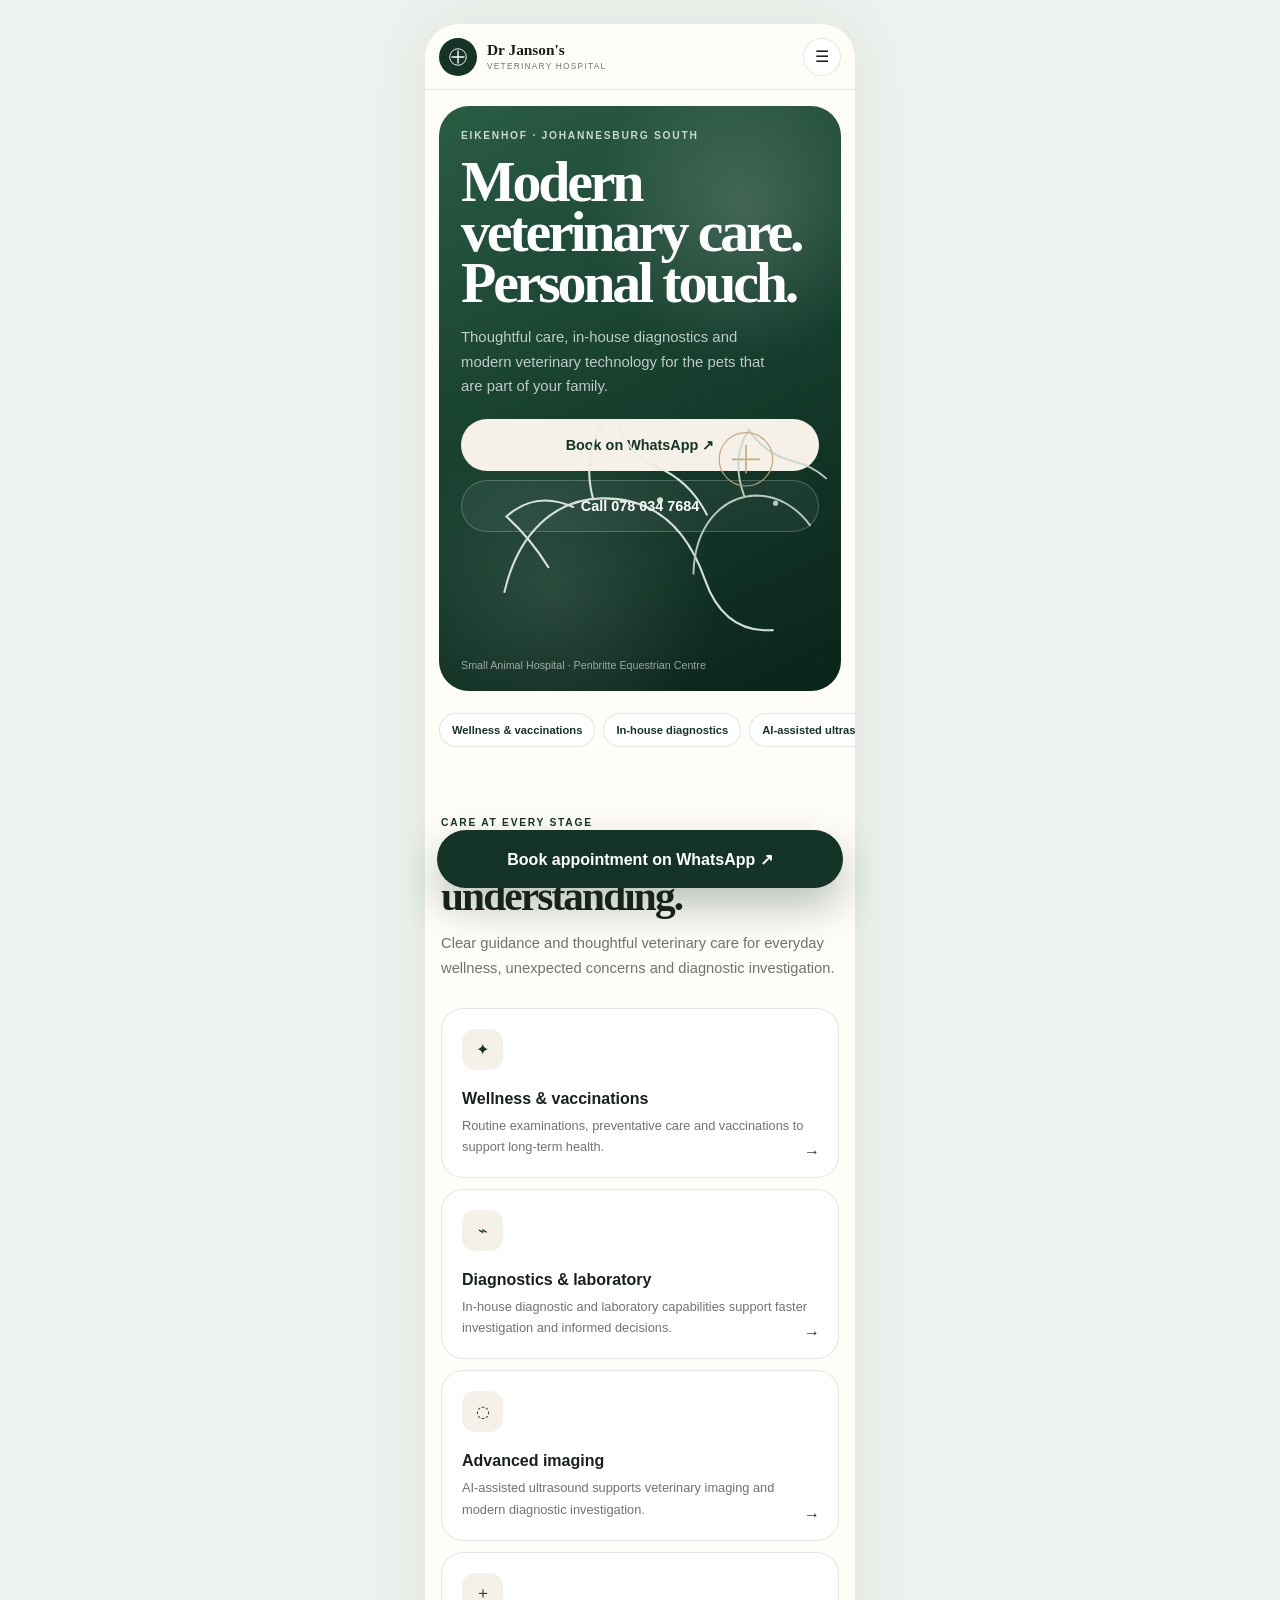
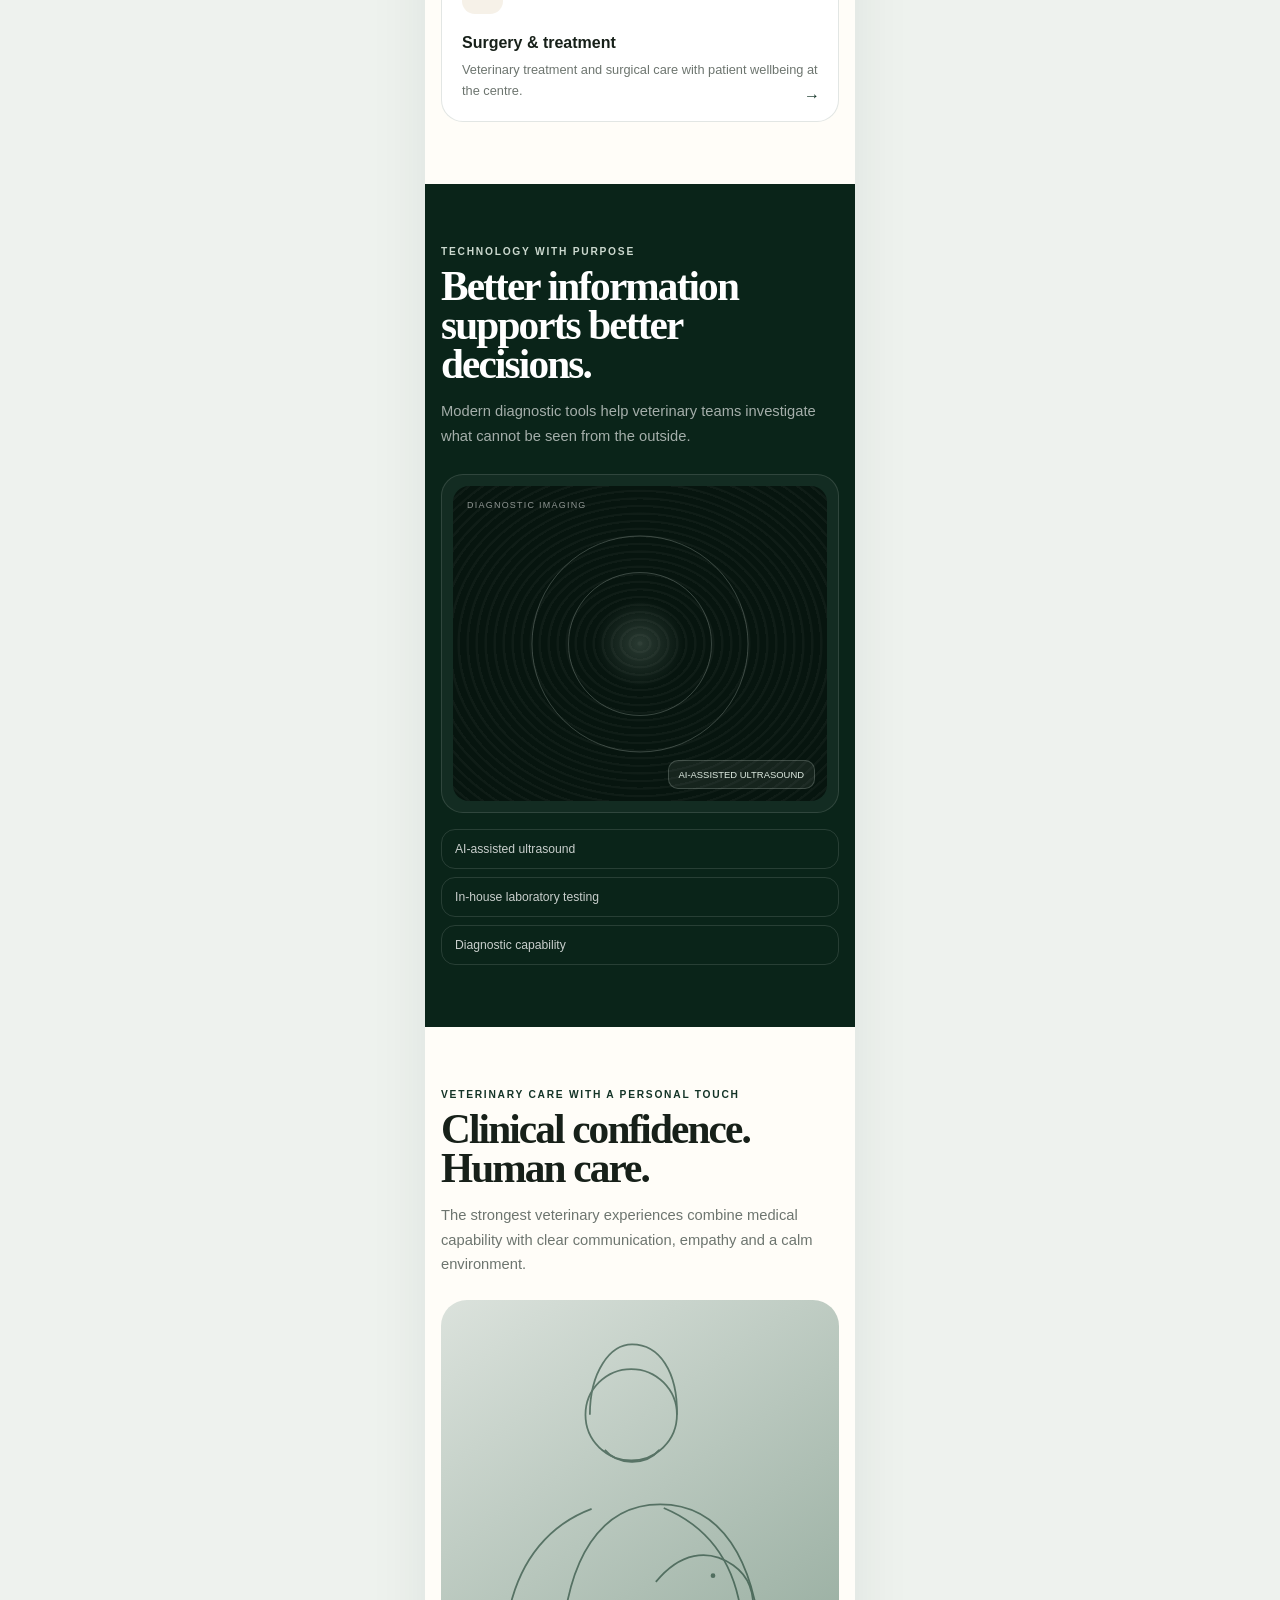
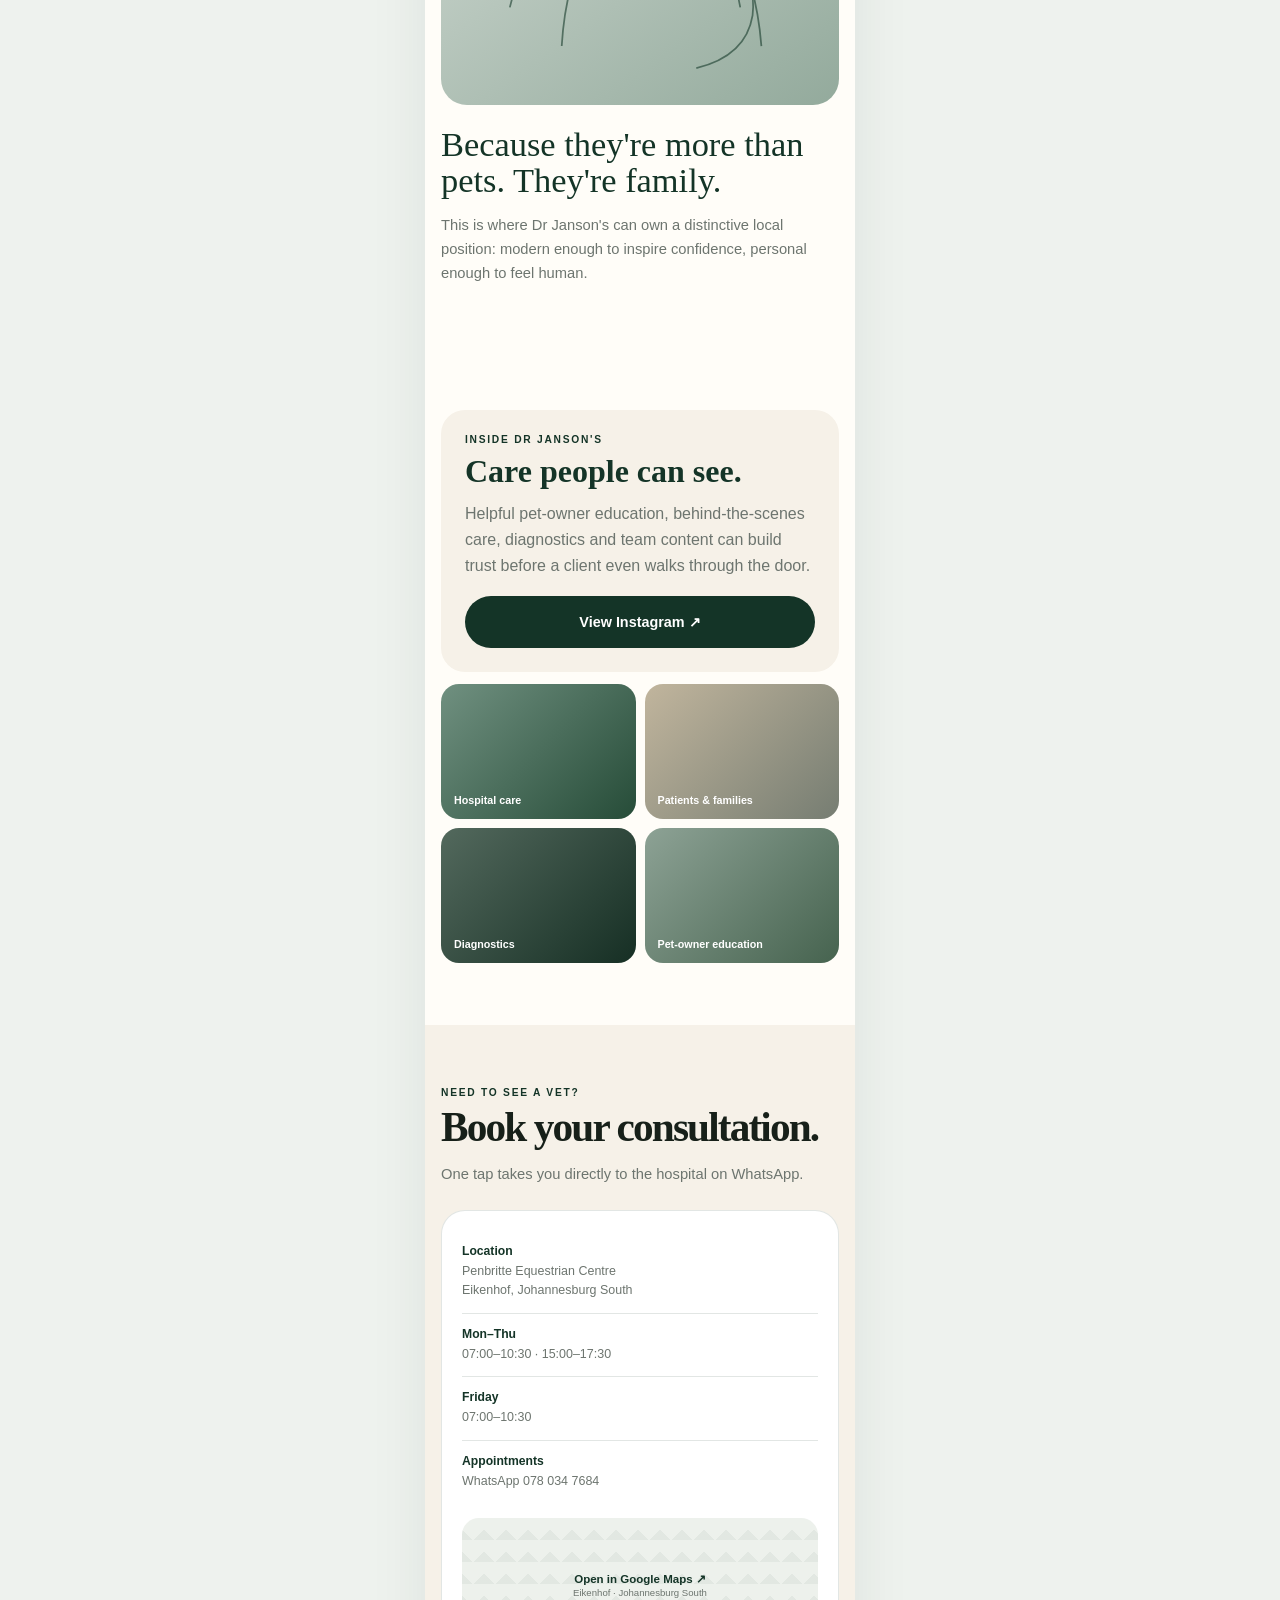
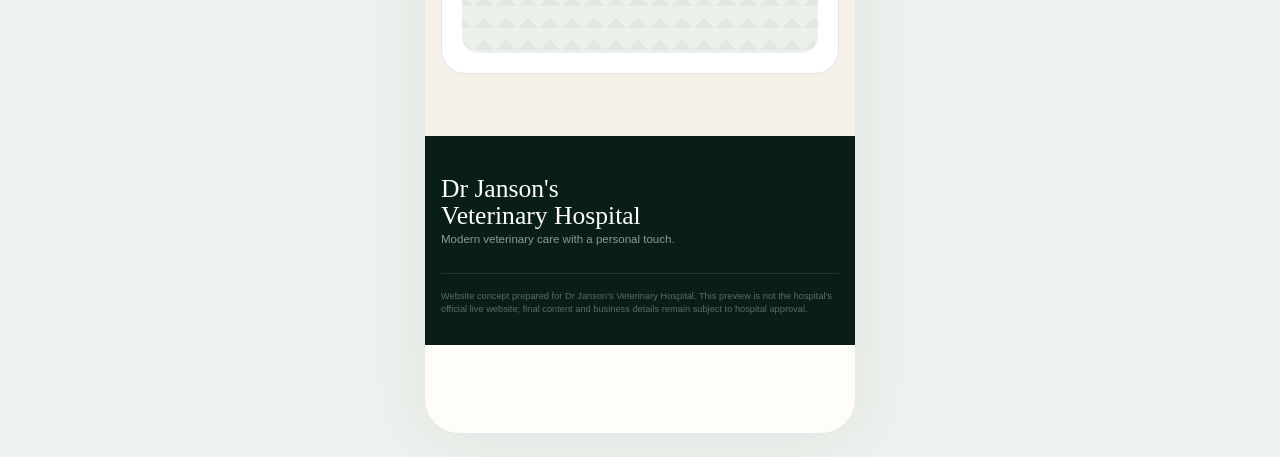
==== index.html @ 3d50f521 "Add Dr Janson's mobile website prototype" ====
<!doctype html>
<html lang="en">
<head>
<meta charset="utf-8">
<meta name="viewport" content="width=device-width, initial-scale=1, viewport-fit=cover">
<meta name="theme-color" content="#143427">
<title>Dr Janson's Veterinary Hospital — Mobile Preview</title>
<meta name="description" content="Mobile-first concept for Dr Janson's Veterinary Hospital.">
<style>
:root{--forest:#143427;--forest2:#0a2419;--sage:#cbd8ce;--cream:#f6f1e8;--paper:#fffdf8;--ink:#172019;--muted:#6d756f;--gold:#c3a773;--line:rgba(20,52,39,.12)}
*{box-sizing:border-box}html{scroll-behavior:smooth}body{margin:0;background:#eef2ee;color:var(--ink);font-family:Inter,-apple-system,BlinkMacSystemFont,"Segoe UI",sans-serif;-webkit-font-smoothing:antialiased}a{text-decoration:none;color:inherit}.phone{width:100%;max-width:430px;margin:0 auto;background:var(--paper);min-height:100vh;box-shadow:0 0 60px rgba(20,52,39,.08);overflow:hidden;padding-bottom:88px}.top{position:sticky;top:0;z-index:50;height:66px;padding:0 14px;display:flex;align-items:center;justify-content:space-between;background:rgba(255,253,248,.95);backdrop-filter:blur(16px);border-bottom:1px solid var(--line)}.brand{display:flex;gap:10px;align-items:center}.mark{width:38px;height:38px;border-radius:50%;display:grid;place-items:center;background:var(--forest);color:white}.brand strong{display:block;font-family:Georgia,serif;font-size:.96rem;line-height:1}.brand small{display:block;margin-top:4px;font-size:.52rem;letter-spacing:.15em;text-transform:uppercase;color:var(--muted)}.menu{width:38px;height:38px;border-radius:50%;border:1px solid var(--line);display:grid;place-items:center;background:white;font-size:1rem}.hero{padding:16px 14px 22px}.hero-card{min-height:585px;border-radius:30px;padding:24px 22px;position:relative;overflow:hidden;color:white;background:radial-gradient(circle at 76% 17%,rgba(255,255,255,.16),transparent 27%),radial-gradient(circle at 28% 82%,rgba(203,216,206,.14),transparent 30%),linear-gradient(155deg,#2a5c44,#143b2b 55%,#0a2419)}.eyebrow{font-size:.64rem;letter-spacing:.17em;text-transform:uppercase;font-weight:800;color:var(--sage)}h1,h2,h3,p{margin-top:0}h1,h2{font-family:Georgia,"Times New Roman",serif}h1{font-size:3.62rem;line-height:.87;letter-spacing:-.055em;margin:16px 0 17px}h2{font-size:2.58rem;line-height:.95;letter-spacing:-.045em;margin-bottom:15px}p{line-height:1.65;color:var(--muted)}.hero p{font-size:.93rem;color:rgba(255,255,255,.72);max-width:310px}.actions{display:grid;gap:9px;margin-top:20px}.btn{min-height:52px;border-radius:999px;display:flex;align-items:center;justify-content:center;padding:0 18px;font-weight:850;font-size:.9rem;border:1px solid transparent}.btn-cream{background:var(--cream);color:var(--forest)}.btn-ghost{border-color:rgba(255,255,255,.21);background:rgba(255,255,255,.05);color:white}.hero-art{position:absolute;left:9px;right:9px;bottom:58px;height:210px;opacity:.92}.hero-art svg{width:100%;height:100%}.hero-footer{position:absolute;left:22px;right:22px;bottom:20px;font-size:.67rem;color:rgba(255,255,255,.57)}.quick{display:flex;gap:8px;overflow-x:auto;padding:0 14px 8px;scrollbar-width:none}.quick::-webkit-scrollbar{display:none}.pill{flex:0 0 auto;border:1px solid var(--line);background:white;color:var(--forest);font-size:.7rem;font-weight:800;border-radius:999px;padding:10px 12px}section{padding:62px 16px}.kicker{font-size:.64rem;letter-spacing:.17em;text-transform:uppercase;font-weight:800;color:var(--forest);margin-bottom:10px}.lead{font-size:.92rem;margin-bottom:0}.cards{display:grid;gap:11px;margin-top:28px}.card{border:1px solid var(--line);background:white;border-radius:22px;padding:20px;min-height:168px;position:relative}.icon{width:41px;height:41px;border-radius:13px;background:var(--cream);display:grid;place-items:center;color:var(--forest);margin-bottom:20px}.card h3{font-size:1rem;margin-bottom:7px}.card p{font-size:.8rem;margin-bottom:0}.arrow{position:absolute;right:18px;bottom:16px;color:var(--forest);font-weight:900}.tech{background:var(--forest2);color:white}.tech .kicker{color:var(--sage)}.tech .lead{color:rgba(255,255,255,.63)}.scan-wrap{margin-top:26px;border:1px solid rgba(255,255,255,.12);border-radius:22px;padding:11px;background:rgba(255,255,255,.04)}.scan{height:315px;border-radius:16px;position:relative;overflow:hidden;background:radial-gradient(circle at 50% 50%,rgba(199,226,208,.18),transparent 18%),repeating-radial-gradient(ellipse at 50% 50%,rgba(255,255,255,.035) 0 2px,transparent 3px 9px),#07150f}.scan:before,.scan:after{content:"";position:absolute;left:50%;top:50%;transform:translate(-50%,-50%);border:1px solid rgba(203,216,206,.25);border-radius:50%}.scan:before{width:215px;height:215px}.scan:after{width:142px;height:142px}.scan-label{position:absolute;left:14px;top:14px;font-size:.56rem;letter-spacing:.14em;color:rgba(255,255,255,.55)}.scan-chip{position:absolute;right:12px;bottom:12px;font-size:.59rem;padding:8px 10px;border-radius:10px;border:1px solid rgba(203,216,206,.23);background:rgba(203,216,206,.08);color:#deebe1}.tech-list{display:grid;gap:8px;margin-top:16px}.tech-list div{border:1px solid rgba(255,255,255,.12);border-radius:14px;padding:12px 13px;font-size:.76rem;color:rgba(255,255,255,.78)}.human-visual{min-height:405px;border-radius:26px;margin-top:24px;position:relative;overflow:hidden;background:linear-gradient(145deg,#dbe2dc,#93aa9c)}.human-visual svg{position:absolute;inset:18px 14px 0;width:calc(100% - 28px);height:calc(100% - 18px);opacity:.6}.quote{font-family:Georgia,serif;font-size:2.15rem;line-height:1.04;color:var(--forest);margin:22px 0 14px}.social-box{background:var(--cream);border-radius:24px;padding:24px}.social-box h3{font-family:Georgia,serif;font-size:2rem;line-height:1.06;color:var(--forest);margin-bottom:12px}.grid4{display:grid;grid-template-columns:1fr 1fr;gap:9px;margin-top:12px}.tile{min-height:135px;border-radius:18px;padding:13px;display:flex;align-items:flex-end;color:white;font-size:.67rem;font-weight:850}.g1{background:linear-gradient(135deg,#709080,#264c38)}.g2{background:linear-gradient(135deg,#c1b59d,#767d72)}.g3{background:linear-gradient(135deg,#53695d,#162f24)}.g4{background:linear-gradient(135deg,#8da295,#46634f)}.book{background:var(--cream)}.contact{background:white;border:1px solid var(--line);border-radius:24px;padding:20px;margin-top:24px}.row{padding:13px 0;border-bottom:1px solid var(--line)}.row:last-of-type{border-bottom:0}.row strong{display:block;font-size:.76rem;color:var(--forest)}.row span{display:block;margin-top:4px;color:var(--muted);font-size:.78rem;line-height:1.5}.map{min-height:135px;margin-top:14px;border-radius:17px;display:grid;place-items:center;text-align:center;background:linear-gradient(45deg,rgba(20,52,39,.05) 25%,transparent 25%) 0 0/22px 22px,linear-gradient(-45deg,rgba(20,52,39,.05) 25%,transparent 25%) 0 0/22px 22px,#edf1ec;color:var(--forest);font-size:.72rem;font-weight:850}footer{background:#091e16;color:white;padding:40px 16px 28px}.footer-name{font-family:Georgia,serif;font-size:1.6rem;line-height:1.05}footer p{color:rgba(255,255,255,.55);font-size:.72rem}.note{margin-top:24px;padding-top:16px;border-top:1px solid rgba(255,255,255,.1);font-size:.58rem;color:rgba(255,255,255,.34);line-height:1.5}.sticky{position:fixed;left:50%;transform:translateX(-50%);bottom:max(12px,env(safe-area-inset-bottom));z-index:100;width:calc(100% - 24px);max-width:406px;min-height:58px;display:flex;align-items:center;justify-content:center;background:var(--forest);color:white;border-radius:999px;font-weight:900;box-shadow:0 18px 42px rgba(20,52,39,.3)}.reveal{opacity:0;transform:translateY(16px);transition:.55s ease}.reveal.show{opacity:1;transform:none}@media(min-width:431px){body{padding:24px 0}.phone{border-radius:34px;min-height:calc(100vh - 48px)}}
</style>
</head>
<body>
<div class="phone">
<header class="top"><a class="brand" href="#top"><span class="mark"><svg width="22" height="22" viewBox="0 0 24 24" fill="none"><circle cx="12" cy="12" r="9" stroke="currentColor"/><path d="M12 5v14M5 12h14" stroke="currentColor" stroke-width="1.5"/></svg></span><span><strong>Dr Janson's</strong><small>Veterinary Hospital</small></span></a><a class="menu" href="#services">☰</a></header>
<main id="top">
<div class="hero"><div class="hero-card reveal"><div class="eyebrow">Eikenhof · Johannesburg South</div><h1>Modern veterinary care.<br>Personal touch.</h1><p>Thoughtful care, in-house diagnostics and modern veterinary technology for the pets that are part of your family.</p><div class="actions"><a class="btn btn-cream" target="_blank" href="https://wa.me/27780347684?text=Hi%20Dr%20Janson%27s%20Veterinary%20Hospital.%20I%27d%20like%20to%20book%20an%20appointment%20for%20my%20pet.">Book on WhatsApp ↗</a><a class="btn btn-ghost" href="tel:+27780347684">Call 078 034 7684</a></div><div class="hero-art"><svg viewBox="0 0 390 220" fill="none" aria-hidden="true"><path d="M53 177c14-61 52-97 102-98 52-1 88 28 108 85 14 40 40 55 71 53" stroke="#E5EEE7" stroke-width="2.2" stroke-linecap="round"/><path d="M146 80c-10-37-2-72 23-94 4 29 18 49 44 60 23 10 40 26 52 50" stroke="#E5EEE7" stroke-width="2.2" stroke-linecap="round"/><path d="M125 88c-27-12-50-8-70 10 17 15 32 34 44 53" stroke="#E5EEE7" stroke-width="2.2" stroke-linecap="round"/><circle cx="216" cy="81" r="3.2" fill="#E5EEE7"/><path d="M251 158c1-47 27-81 66-82 22 0 42 12 56 31" stroke="#C6D6CB" stroke-width="2" stroke-linecap="round"/><path d="M304 76c-9-25-8-49 5-69 11 17 27 28 46 33 13 3 25 9 35 18" stroke="#C6D6CB" stroke-width="2" stroke-linecap="round"/><circle cx="337" cy="84" r="2.7" fill="#C6D6CB"/><circle cx="306" cy="38" r="28" stroke="#C3A773" stroke-width="1.3"/><path d="M306 23v30M291 38h30" stroke="#C3A773" stroke-width="1.8"/></svg></div><div class="hero-footer">Small Animal Hospital · Penbritte Equestrian Centre</div></div></div>
<div class="quick"><div class="pill">Wellness & vaccinations</div><div class="pill">In-house diagnostics</div><div class="pill">AI-assisted ultrasound</div><div class="pill">Surgery & treatment</div></div>
<section id="services"><div class="kicker">Care at every stage</div><h2>Everything starts with understanding.</h2><p class="lead">Clear guidance and thoughtful veterinary care for everyday wellness, unexpected concerns and diagnostic investigation.</p><div class="cards"><article class="card reveal"><div class="icon">✦</div><h3>Wellness & vaccinations</h3><p>Routine examinations, preventative care and vaccinations to support long-term health.</p><span class="arrow">→</span></article><article class="card reveal"><div class="icon">⌁</div><h3>Diagnostics & laboratory</h3><p>In-house diagnostic and laboratory capabilities support faster investigation and informed decisions.</p><span class="arrow">→</span></article><article class="card reveal"><div class="icon">◌</div><h3>Advanced imaging</h3><p>AI-assisted ultrasound supports veterinary imaging and modern diagnostic investigation.</p><span class="arrow">→</span></article><article class="card reveal"><div class="icon">＋</div><h3>Surgery & treatment</h3><p>Veterinary treatment and surgical care with patient wellbeing at the centre.</p><span class="arrow">→</span></article></div></section>
<section class="tech"><div class="kicker">Technology with purpose</div><h2>Better information supports better decisions.</h2><p class="lead">Modern diagnostic tools help veterinary teams investigate what cannot be seen from the outside.</p><div class="scan-wrap reveal"><div class="scan"><div class="scan-label">DIAGNOSTIC IMAGING</div><div class="scan-chip">AI-ASSISTED ULTRASOUND</div></div></div><div class="tech-list"><div>AI-assisted ultrasound</div><div>In-house laboratory testing</div><div>Diagnostic capability</div></div></section>
<section><div class="kicker">Veterinary care with a personal touch</div><h2>Clinical confidence. Human care.</h2><p class="lead">The strongest veterinary experiences combine medical capability with clear communication, empathy and a calm environment.</p><div class="human-visual reveal"><svg viewBox="0 0 360 440" fill="none" aria-hidden="true"><circle cx="170" cy="110" r="52" stroke="#173B2B" stroke-width="2"/><path d="M123 110c0-49 23-80 48-80 31 0 52 31 51 80" stroke="#173B2B" stroke-width="2"/><path d="M91 373c6-99 44-161 112-161 69 0 107 62 115 161" stroke="#173B2B" stroke-width="2"/><path d="M125 217c-48 18-80 57-93 112M207 216c50 21 78 61 87 113" stroke="#173B2B" stroke-width="2"/><path d="M140 150c14 17 46 19 62 0" stroke="#173B2B" stroke-width="2"/><path d="M198 300c27-33 59-39 88-19 17 12 25 32 22 57-5 31-27 51-64 60" stroke="#173B2B" stroke-width="2"/><circle cx="263" cy="293" r="2.7" fill="#173B2B"/></svg></div><div class="quote">Because they're more than pets. They're family.</div><p class="lead">This is where Dr Janson's can own a distinctive local position: modern enough to inspire confidence, personal enough to feel human.</p></section>
<section><div class="social-box reveal"><div class="kicker">Inside Dr Janson's</div><h3>Care people can see.</h3><p>Helpful pet-owner education, behind-the-scenes care, diagnostics and team content can build trust before a client even walks through the door.</p><a class="btn btn-cream" style="background:var(--forest);color:white;margin-top:8px" href="https://www.instagram.com/dr_jansons_veterinary_hospital/" target="_blank">View Instagram ↗</a></div><div class="grid4"><div class="tile g1">Hospital care</div><div class="tile g2">Patients & families</div><div class="tile g3">Diagnostics</div><div class="tile g4">Pet-owner education</div></div></section>
<section class="book" id="visit"><div class="kicker">Need to see a vet?</div><h2>Book your consultation.</h2><p class="lead">One tap takes you directly to the hospital on WhatsApp.</p><div class="contact reveal"><div class="row"><strong>Location</strong><span>Penbritte Equestrian Centre<br>Eikenhof, Johannesburg South</span></div><div class="row"><strong>Mon–Thu</strong><span>07:00–10:30 · 15:00–17:30</span></div><div class="row"><strong>Friday</strong><span>07:00–10:30</span></div><div class="row"><strong>Appointments</strong><span>WhatsApp 078 034 7684</span></div><a class="map" target="_blank" href="https://www.google.com/maps/search/?api=1&query=Dr+Janson%27s+Veterinary+Hospital+Penbritte+Equestrian+Centre+Eikenhof"><span>Open in Google Maps ↗<br><small style="font-weight:500;color:#6d756f">Eikenhof · Johannesburg South</small></span></a></div></section>
</main>
<footer><div class="footer-name">Dr Janson's<br>Veterinary Hospital</div><p>Modern veterinary care with a personal touch.</p><div class="note">Website concept prepared for Dr Janson's Veterinary Hospital. This preview is not the hospital's official live website; final content and business details remain subject to hospital approval.</div></footer>
</div>
<a class="sticky" target="_blank" href="https://wa.me/27780347684?text=Hi%20Dr%20Janson%27s%20Veterinary%20Hospital.%20I%27d%20like%20to%20book%20an%20appointment%20for%20my%20pet.">Book appointment on WhatsApp ↗</a>
<script>const io=new IntersectionObserver((entries)=>entries.forEach(e=>{if(e.isIntersecting)e.target.classList.add('show')}),{threshold:.1});document.querySelectorAll('.reveal').forEach(el=>io.observe(el));</script>
</body>
</html>
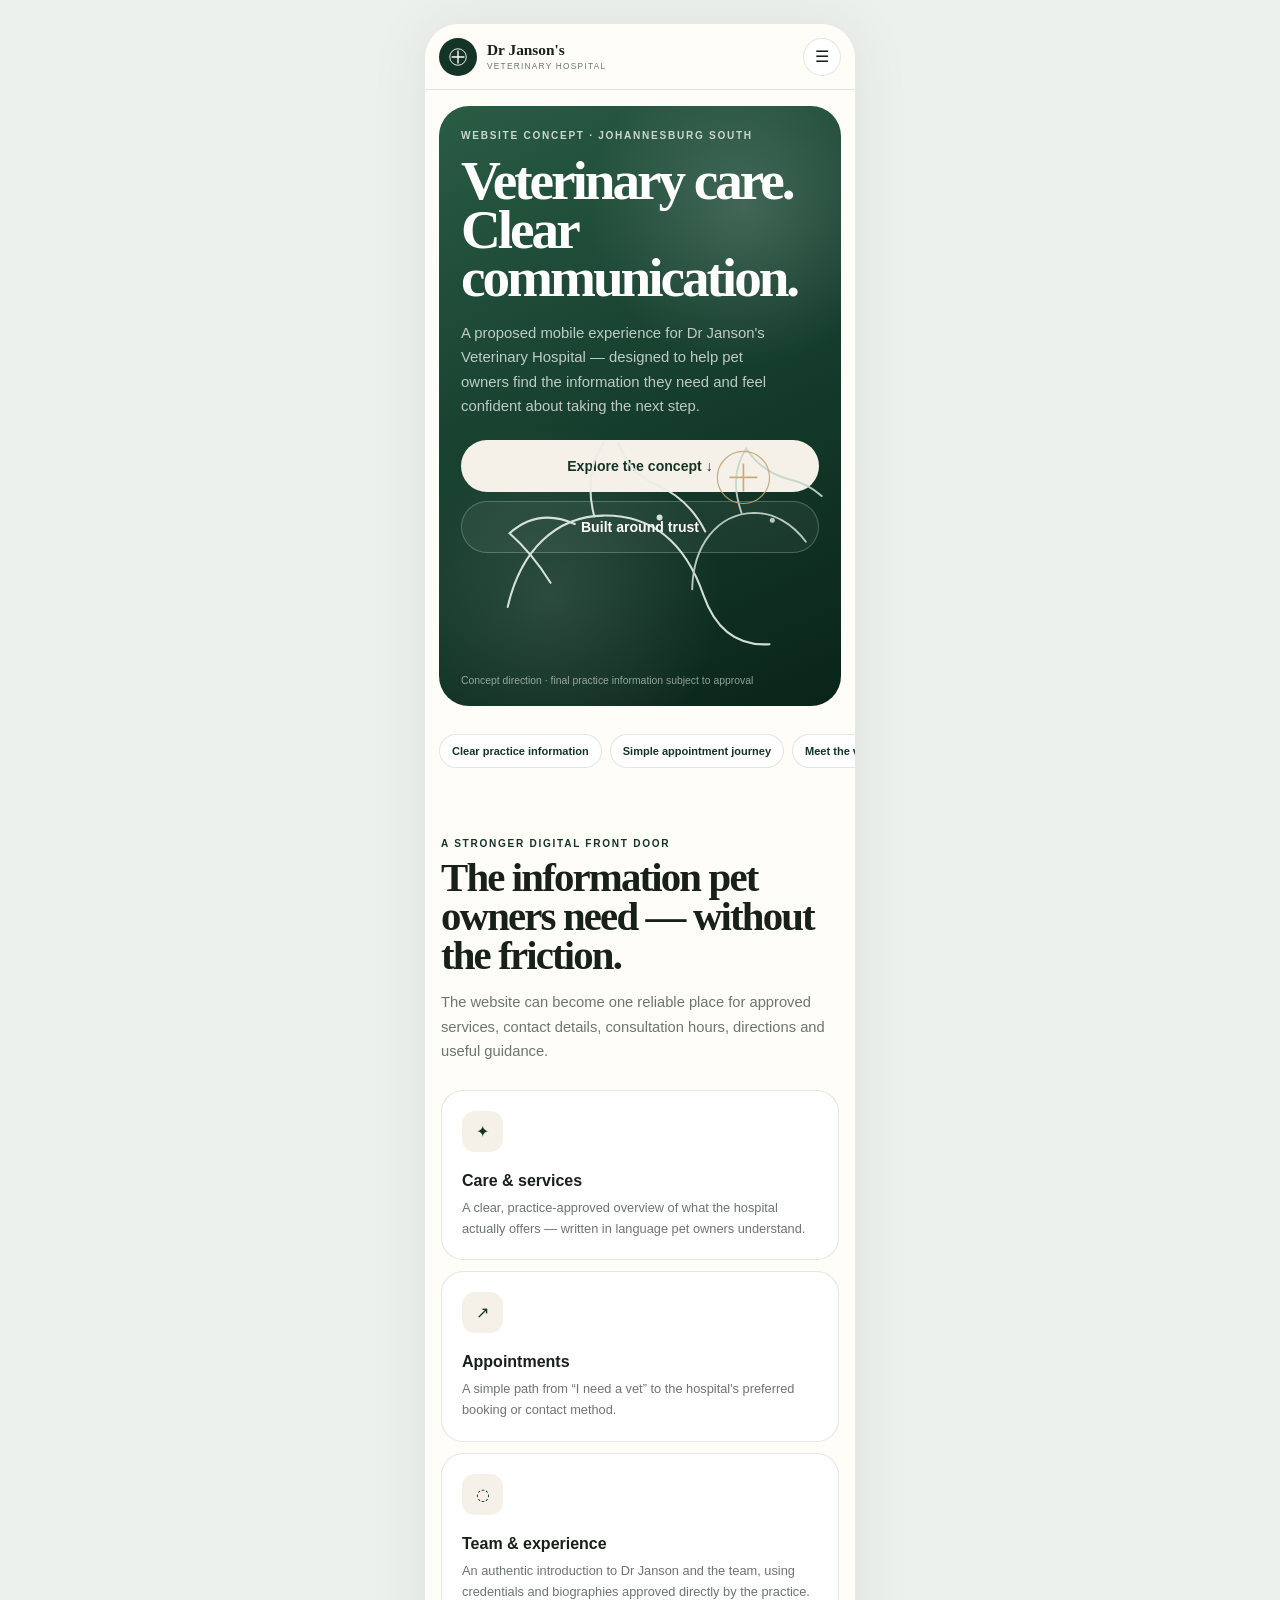
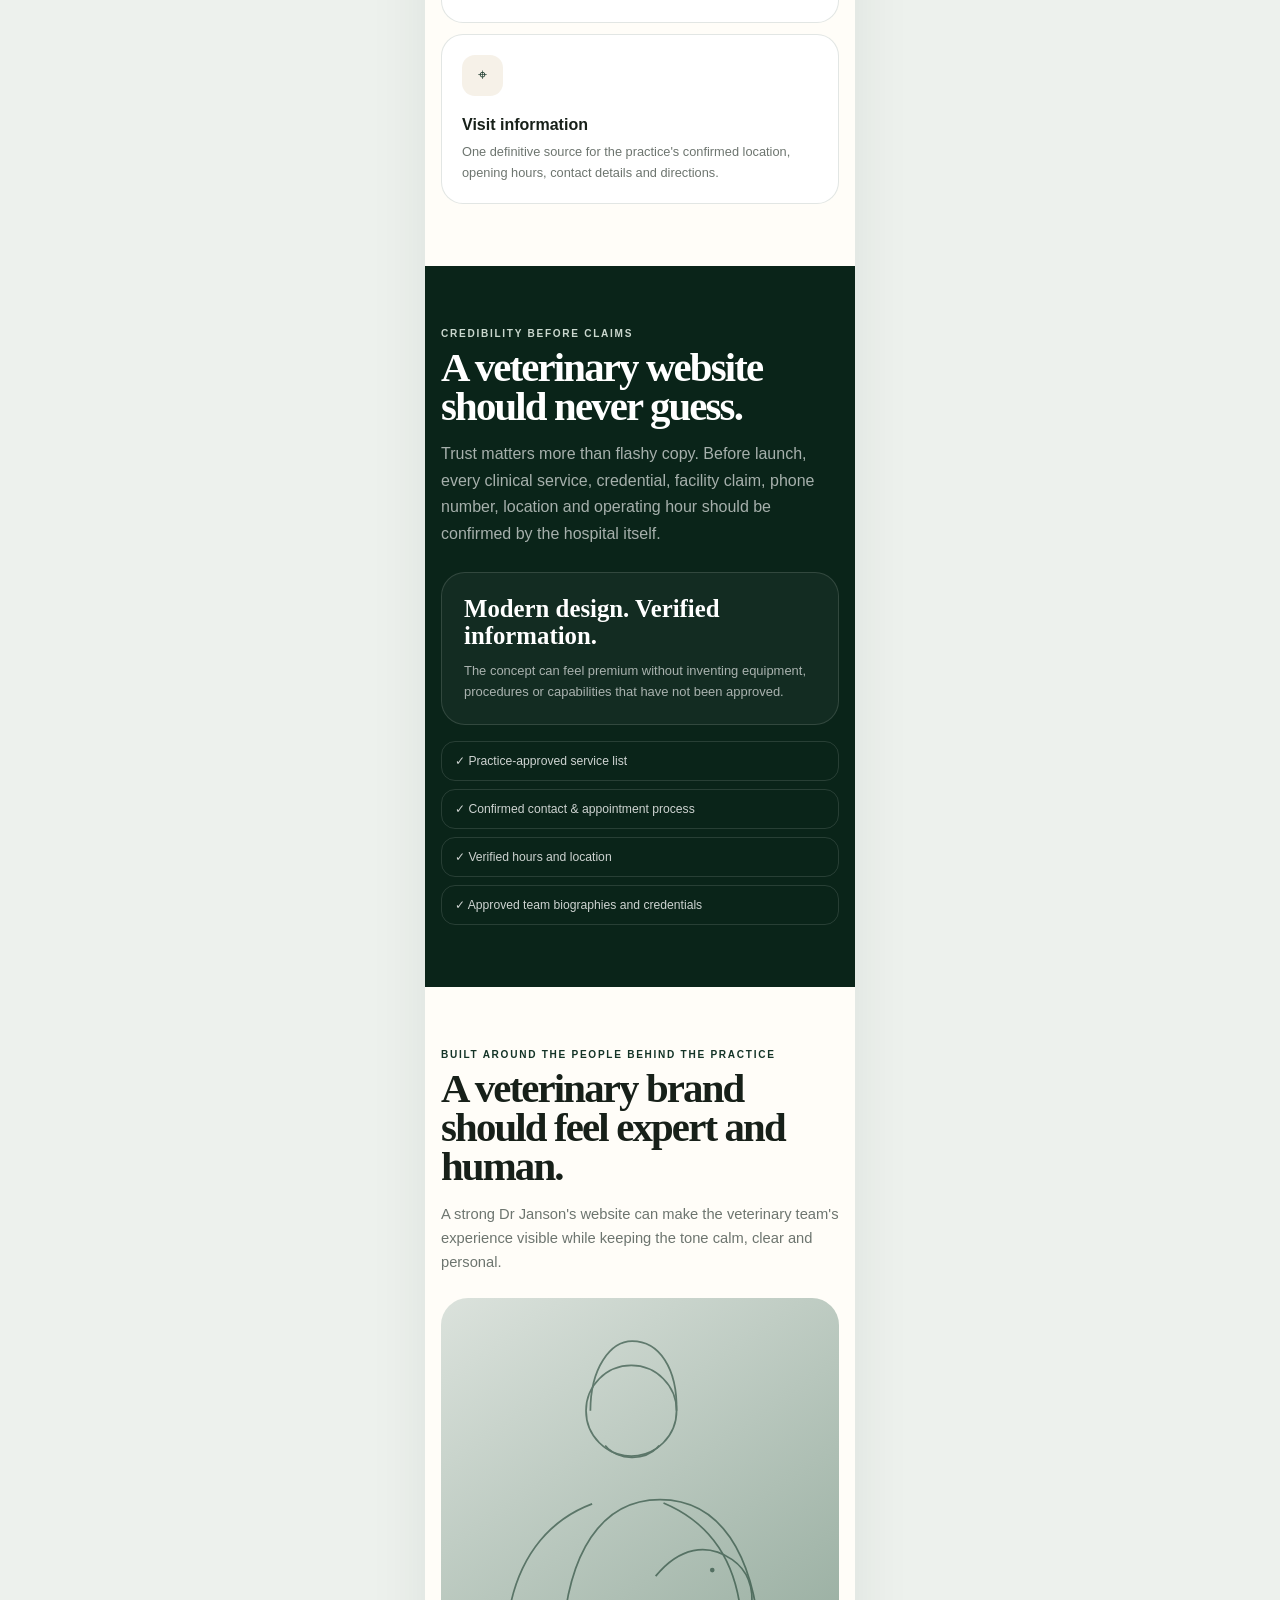
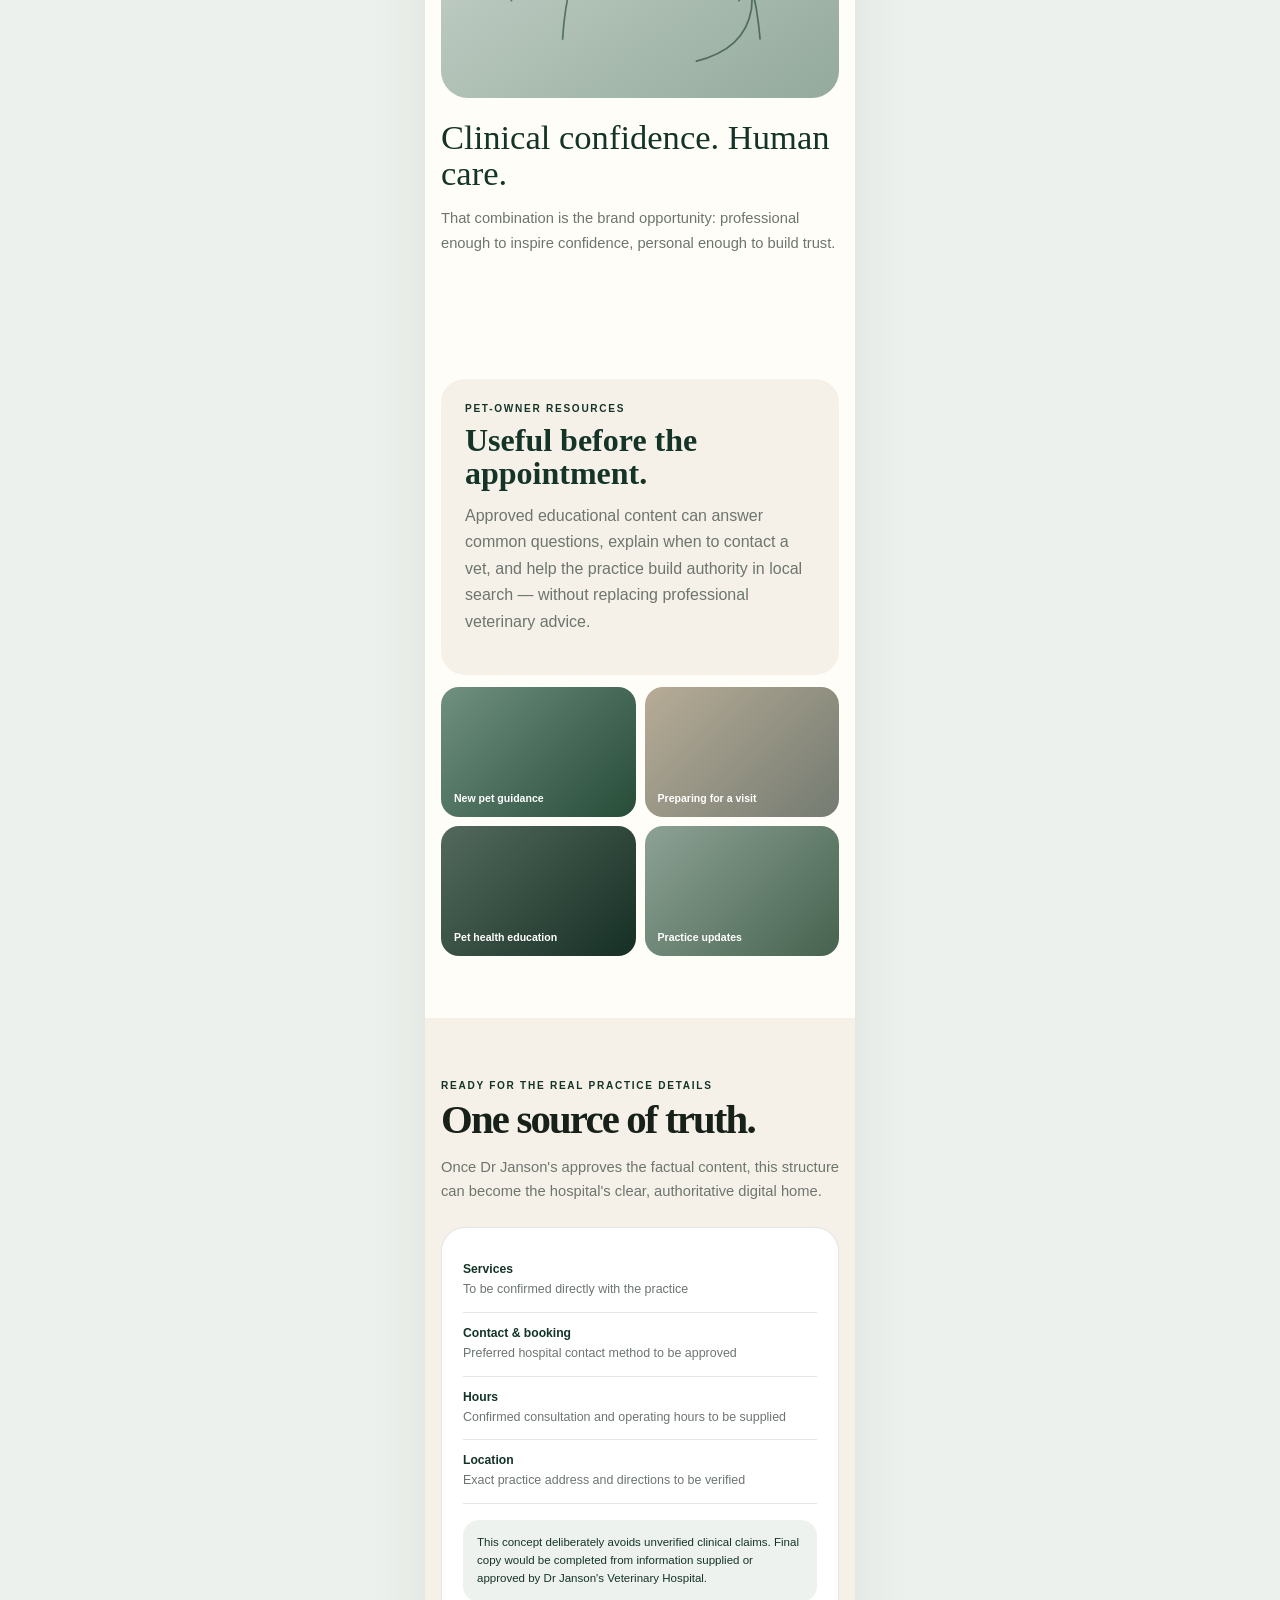
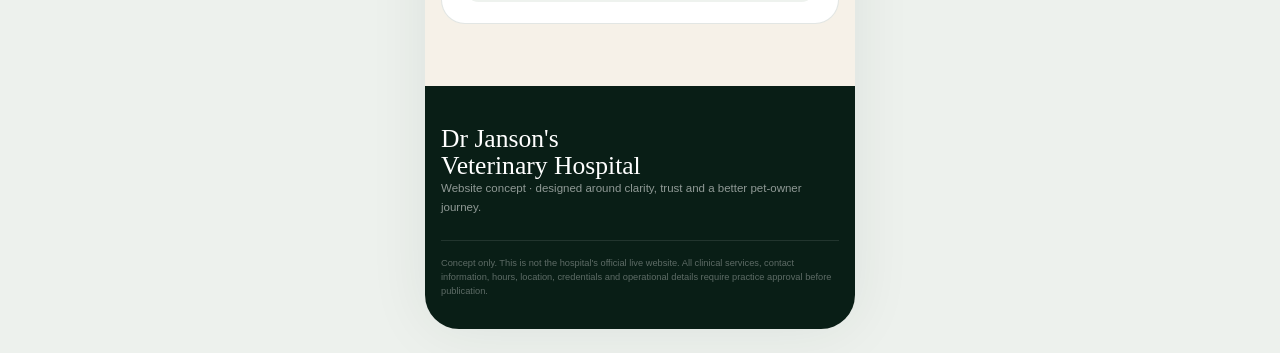
==== commit f21372a0: "Remove unverified veterinary service claims" ====
--- a/index.html
+++ b/index.html
@@ -4,28 +4,27 @@
 <meta charset="utf-8">
 <meta name="viewport" content="width=device-width, initial-scale=1, viewport-fit=cover">
 <meta name="theme-color" content="#143427">
-<title>Dr Janson's Veterinary Hospital — Mobile Preview</title>
-<meta name="description" content="Mobile-first concept for Dr Janson's Veterinary Hospital.">
+<title>Dr Janson's Veterinary Hospital — Website Concept</title>
+<meta name="description" content="A mobile-first website concept for Dr Janson's Veterinary Hospital.">
 <style>
-:root{--forest:#143427;--forest2:#0a2419;--sage:#cbd8ce;--cream:#f6f1e8;--paper:#fffdf8;--ink:#172019;--muted:#6d756f;--gold:#c3a773;--line:rgba(20,52,39,.12)}
-*{box-sizing:border-box}html{scroll-behavior:smooth}body{margin:0;background:#eef2ee;color:var(--ink);font-family:Inter,-apple-system,BlinkMacSystemFont,"Segoe UI",sans-serif;-webkit-font-smoothing:antialiased}a{text-decoration:none;color:inherit}.phone{width:100%;max-width:430px;margin:0 auto;background:var(--paper);min-height:100vh;box-shadow:0 0 60px rgba(20,52,39,.08);overflow:hidden;padding-bottom:88px}.top{position:sticky;top:0;z-index:50;height:66px;padding:0 14px;display:flex;align-items:center;justify-content:space-between;background:rgba(255,253,248,.95);backdrop-filter:blur(16px);border-bottom:1px solid var(--line)}.brand{display:flex;gap:10px;align-items:center}.mark{width:38px;height:38px;border-radius:50%;display:grid;place-items:center;background:var(--forest);color:white}.brand strong{display:block;font-family:Georgia,serif;font-size:.96rem;line-height:1}.brand small{display:block;margin-top:4px;font-size:.52rem;letter-spacing:.15em;text-transform:uppercase;color:var(--muted)}.menu{width:38px;height:38px;border-radius:50%;border:1px solid var(--line);display:grid;place-items:center;background:white;font-size:1rem}.hero{padding:16px 14px 22px}.hero-card{min-height:585px;border-radius:30px;padding:24px 22px;position:relative;overflow:hidden;color:white;background:radial-gradient(circle at 76% 17%,rgba(255,255,255,.16),transparent 27%),radial-gradient(circle at 28% 82%,rgba(203,216,206,.14),transparent 30%),linear-gradient(155deg,#2a5c44,#143b2b 55%,#0a2419)}.eyebrow{font-size:.64rem;letter-spacing:.17em;text-transform:uppercase;font-weight:800;color:var(--sage)}h1,h2,h3,p{margin-top:0}h1,h2{font-family:Georgia,"Times New Roman",serif}h1{font-size:3.62rem;line-height:.87;letter-spacing:-.055em;margin:16px 0 17px}h2{font-size:2.58rem;line-height:.95;letter-spacing:-.045em;margin-bottom:15px}p{line-height:1.65;color:var(--muted)}.hero p{font-size:.93rem;color:rgba(255,255,255,.72);max-width:310px}.actions{display:grid;gap:9px;margin-top:20px}.btn{min-height:52px;border-radius:999px;display:flex;align-items:center;justify-content:center;padding:0 18px;font-weight:850;font-size:.9rem;border:1px solid transparent}.btn-cream{background:var(--cream);color:var(--forest)}.btn-ghost{border-color:rgba(255,255,255,.21);background:rgba(255,255,255,.05);color:white}.hero-art{position:absolute;left:9px;right:9px;bottom:58px;height:210px;opacity:.92}.hero-art svg{width:100%;height:100%}.hero-footer{position:absolute;left:22px;right:22px;bottom:20px;font-size:.67rem;color:rgba(255,255,255,.57)}.quick{display:flex;gap:8px;overflow-x:auto;padding:0 14px 8px;scrollbar-width:none}.quick::-webkit-scrollbar{display:none}.pill{flex:0 0 auto;border:1px solid var(--line);background:white;color:var(--forest);font-size:.7rem;font-weight:800;border-radius:999px;padding:10px 12px}section{padding:62px 16px}.kicker{font-size:.64rem;letter-spacing:.17em;text-transform:uppercase;font-weight:800;color:var(--forest);margin-bottom:10px}.lead{font-size:.92rem;margin-bottom:0}.cards{display:grid;gap:11px;margin-top:28px}.card{border:1px solid var(--line);background:white;border-radius:22px;padding:20px;min-height:168px;position:relative}.icon{width:41px;height:41px;border-radius:13px;background:var(--cream);display:grid;place-items:center;color:var(--forest);margin-bottom:20px}.card h3{font-size:1rem;margin-bottom:7px}.card p{font-size:.8rem;margin-bottom:0}.arrow{position:absolute;right:18px;bottom:16px;color:var(--forest);font-weight:900}.tech{background:var(--forest2);color:white}.tech .kicker{color:var(--sage)}.tech .lead{color:rgba(255,255,255,.63)}.scan-wrap{margin-top:26px;border:1px solid rgba(255,255,255,.12);border-radius:22px;padding:11px;background:rgba(255,255,255,.04)}.scan{height:315px;border-radius:16px;position:relative;overflow:hidden;background:radial-gradient(circle at 50% 50%,rgba(199,226,208,.18),transparent 18%),repeating-radial-gradient(ellipse at 50% 50%,rgba(255,255,255,.035) 0 2px,transparent 3px 9px),#07150f}.scan:before,.scan:after{content:"";position:absolute;left:50%;top:50%;transform:translate(-50%,-50%);border:1px solid rgba(203,216,206,.25);border-radius:50%}.scan:before{width:215px;height:215px}.scan:after{width:142px;height:142px}.scan-label{position:absolute;left:14px;top:14px;font-size:.56rem;letter-spacing:.14em;color:rgba(255,255,255,.55)}.scan-chip{position:absolute;right:12px;bottom:12px;font-size:.59rem;padding:8px 10px;border-radius:10px;border:1px solid rgba(203,216,206,.23);background:rgba(203,216,206,.08);color:#deebe1}.tech-list{display:grid;gap:8px;margin-top:16px}.tech-list div{border:1px solid rgba(255,255,255,.12);border-radius:14px;padding:12px 13px;font-size:.76rem;color:rgba(255,255,255,.78)}.human-visual{min-height:405px;border-radius:26px;margin-top:24px;position:relative;overflow:hidden;background:linear-gradient(145deg,#dbe2dc,#93aa9c)}.human-visual svg{position:absolute;inset:18px 14px 0;width:calc(100% - 28px);height:calc(100% - 18px);opacity:.6}.quote{font-family:Georgia,serif;font-size:2.15rem;line-height:1.04;color:var(--forest);margin:22px 0 14px}.social-box{background:var(--cream);border-radius:24px;padding:24px}.social-box h3{font-family:Georgia,serif;font-size:2rem;line-height:1.06;color:var(--forest);margin-bottom:12px}.grid4{display:grid;grid-template-columns:1fr 1fr;gap:9px;margin-top:12px}.tile{min-height:135px;border-radius:18px;padding:13px;display:flex;align-items:flex-end;color:white;font-size:.67rem;font-weight:850}.g1{background:linear-gradient(135deg,#709080,#264c38)}.g2{background:linear-gradient(135deg,#c1b59d,#767d72)}.g3{background:linear-gradient(135deg,#53695d,#162f24)}.g4{background:linear-gradient(135deg,#8da295,#46634f)}.book{background:var(--cream)}.contact{background:white;border:1px solid var(--line);border-radius:24px;padding:20px;margin-top:24px}.row{padding:13px 0;border-bottom:1px solid var(--line)}.row:last-of-type{border-bottom:0}.row strong{display:block;font-size:.76rem;color:var(--forest)}.row span{display:block;margin-top:4px;color:var(--muted);font-size:.78rem;line-height:1.5}.map{min-height:135px;margin-top:14px;border-radius:17px;display:grid;place-items:center;text-align:center;background:linear-gradient(45deg,rgba(20,52,39,.05) 25%,transparent 25%) 0 0/22px 22px,linear-gradient(-45deg,rgba(20,52,39,.05) 25%,transparent 25%) 0 0/22px 22px,#edf1ec;color:var(--forest);font-size:.72rem;font-weight:850}footer{background:#091e16;color:white;padding:40px 16px 28px}.footer-name{font-family:Georgia,serif;font-size:1.6rem;line-height:1.05}footer p{color:rgba(255,255,255,.55);font-size:.72rem}.note{margin-top:24px;padding-top:16px;border-top:1px solid rgba(255,255,255,.1);font-size:.58rem;color:rgba(255,255,255,.34);line-height:1.5}.sticky{position:fixed;left:50%;transform:translateX(-50%);bottom:max(12px,env(safe-area-inset-bottom));z-index:100;width:calc(100% - 24px);max-width:406px;min-height:58px;display:flex;align-items:center;justify-content:center;background:var(--forest);color:white;border-radius:999px;font-weight:900;box-shadow:0 18px 42px rgba(20,52,39,.3)}.reveal{opacity:0;transform:translateY(16px);transition:.55s ease}.reveal.show{opacity:1;transform:none}@media(min-width:431px){body{padding:24px 0}.phone{border-radius:34px;min-height:calc(100vh - 48px)}}
+:root{--forest:#143427;--deep:#0a2419;--sage:#cad7ce;--cream:#f6f1e8;--paper:#fffdf8;--ink:#172019;--muted:#6d756f;--gold:#c3a773;--line:rgba(20,52,39,.12)}
+*{box-sizing:border-box}html{scroll-behavior:smooth}body{margin:0;background:#edf1ed;color:var(--ink);font-family:Inter,-apple-system,BlinkMacSystemFont,"Segoe UI",sans-serif;-webkit-font-smoothing:antialiased}a{text-decoration:none;color:inherit}.phone{width:100%;max-width:430px;margin:auto;background:var(--paper);min-height:100vh;box-shadow:0 0 60px rgba(20,52,39,.08);overflow:hidden}.top{position:sticky;top:0;z-index:50;height:66px;padding:0 14px;display:flex;align-items:center;justify-content:space-between;background:rgba(255,253,248,.95);backdrop-filter:blur(16px);border-bottom:1px solid var(--line)}.brand{display:flex;gap:10px;align-items:center}.mark{width:38px;height:38px;border-radius:50%;display:grid;place-items:center;background:var(--forest);color:white}.brand strong{display:block;font-family:Georgia,serif;font-size:.96rem;line-height:1}.brand small{display:block;margin-top:4px;font-size:.52rem;letter-spacing:.15em;text-transform:uppercase;color:var(--muted)}.menu{width:38px;height:38px;border-radius:50%;border:1px solid var(--line);display:grid;place-items:center;background:white}.hero{padding:16px 14px 28px}.hero-card{min-height:600px;border-radius:30px;padding:24px 22px;position:relative;overflow:hidden;color:white;background:radial-gradient(circle at 76% 17%,rgba(255,255,255,.16),transparent 27%),radial-gradient(circle at 28% 82%,rgba(203,216,206,.14),transparent 30%),linear-gradient(155deg,#2a5c44,#143b2b 55%,#0a2419)}.eyebrow,.kicker{font-size:.63rem;letter-spacing:.17em;text-transform:uppercase;font-weight:850}.eyebrow{color:var(--sage)}.kicker{color:var(--forest);margin-bottom:10px}h1,h2,h3,p{margin-top:0}h1,h2{font-family:Georgia,"Times New Roman",serif}h1{font-size:3.45rem;line-height:.88;letter-spacing:-.055em;margin:16px 0 18px}h2{font-size:2.55rem;line-height:.95;letter-spacing:-.045em;margin-bottom:15px}p{line-height:1.65;color:var(--muted)}.hero p{font-size:.93rem;color:rgba(255,255,255,.72);max-width:320px}.actions{display:grid;gap:9px;margin-top:21px}.btn{min-height:52px;border-radius:999px;display:flex;align-items:center;justify-content:center;padding:0 18px;font-weight:850;font-size:.88rem;border:1px solid transparent}.btn-cream{background:var(--cream);color:var(--forest)}.btn-ghost{border-color:rgba(255,255,255,.22);background:rgba(255,255,255,.05);color:white}.hero-art{position:absolute;left:7px;right:7px;bottom:59px;height:205px;opacity:.92}.hero-art svg{width:100%;height:100%}.hero-footer{position:absolute;left:22px;right:22px;bottom:20px;font-size:.65rem;color:rgba(255,255,255,.55)}.quick{display:flex;gap:8px;overflow-x:auto;padding:0 14px 8px;scrollbar-width:none}.quick::-webkit-scrollbar{display:none}.pill{flex:0 0 auto;border:1px solid var(--line);background:white;color:var(--forest);font-size:.69rem;font-weight:800;border-radius:999px;padding:10px 12px}section{padding:62px 16px}.lead{font-size:.92rem;margin-bottom:0}.cards{display:grid;gap:11px;margin-top:27px}.card{border:1px solid var(--line);background:white;border-radius:22px;padding:20px;min-height:165px;position:relative}.icon{width:41px;height:41px;border-radius:13px;background:var(--cream);display:grid;place-items:center;color:var(--forest);margin-bottom:20px}.card h3{font-size:1rem;margin-bottom:7px}.card p{font-size:.8rem;margin-bottom:0}.dark{background:var(--deep);color:white}.dark .kicker{color:var(--sage)}.dark p{color:rgba(255,255,255,.64)}.truth-card{margin-top:25px;border:1px solid rgba(255,255,255,.13);border-radius:24px;padding:22px;background:rgba(255,255,255,.04)}.truth-card strong{font-family:Georgia,serif;font-size:1.55rem;line-height:1.1;display:block}.truth-card p{font-size:.81rem;margin:10px 0 0}.checklist{display:grid;gap:8px;margin-top:16px}.checklist div{border:1px solid rgba(255,255,255,.12);border-radius:14px;padding:12px 13px;font-size:.76rem;color:rgba(255,255,255,.8)}.story-visual{min-height:400px;border-radius:27px;margin-top:24px;position:relative;overflow:hidden;background:linear-gradient(145deg,#dbe2dc,#93aa9c)}.story-visual svg{position:absolute;inset:17px 12px 0;width:calc(100% - 24px);height:calc(100% - 17px);opacity:.58}.quote{font-family:Georgia,serif;font-size:2.16rem;line-height:1.04;color:var(--forest);margin:22px 0 14px}.resource{background:var(--cream);border-radius:24px;padding:24px}.resource h3{font-family:Georgia,serif;font-size:2rem;line-height:1.05;color:var(--forest);margin-bottom:12px}.grid4{display:grid;grid-template-columns:1fr 1fr;gap:9px;margin-top:12px}.tile{min-height:130px;border-radius:18px;padding:13px;display:flex;align-items:flex-end;color:white;font-size:.66rem;font-weight:850}.g1{background:linear-gradient(135deg,#709080,#264c38)}.g2{background:linear-gradient(135deg,#b7ac97,#747b71)}.g3{background:linear-gradient(135deg,#53695d,#162f24)}.g4{background:linear-gradient(135deg,#8da295,#46634f)}.final{background:var(--cream)}.contact{background:white;border:1px solid var(--line);border-radius:24px;padding:21px;margin-top:24px}.row{padding:13px 0;border-bottom:1px solid var(--line)}.row:last-child{border-bottom:0}.row strong{display:block;font-size:.76rem;color:var(--forest)}.row span{display:block;margin-top:4px;color:var(--muted);font-size:.78rem;line-height:1.5}.notice{margin-top:16px;border-radius:16px;background:#eef2ee;padding:14px;color:var(--forest);font-size:.72rem;line-height:1.55}footer{background:#091e16;color:white;padding:40px 16px 30px}.footer-name{font-family:Georgia,serif;font-size:1.6rem;line-height:1.05}footer p{color:rgba(255,255,255,.55);font-size:.72rem}.note{margin-top:23px;padding-top:16px;border-top:1px solid rgba(255,255,255,.1);font-size:.58rem;color:rgba(255,255,255,.34);line-height:1.5}.reveal{opacity:0;transform:translateY(16px);transition:.55s ease}.reveal.show{opacity:1;transform:none}@media(min-width:431px){body{padding:24px 0}.phone{border-radius:34px;min-height:calc(100vh - 48px)}}
 </style>
 </head>
 <body>
 <div class="phone">
-<header class="top"><a class="brand" href="#top"><span class="mark"><svg width="22" height="22" viewBox="0 0 24 24" fill="none"><circle cx="12" cy="12" r="9" stroke="currentColor"/><path d="M12 5v14M5 12h14" stroke="currentColor" stroke-width="1.5"/></svg></span><span><strong>Dr Janson's</strong><small>Veterinary Hospital</small></span></a><a class="menu" href="#services">☰</a></header>
+<header class="top"><a class="brand" href="#top"><span class="mark"><svg width="22" height="22" viewBox="0 0 24 24" fill="none"><circle cx="12" cy="12" r="9" stroke="currentColor"/><path d="M12 5v14M5 12h14" stroke="currentColor" stroke-width="1.5"/></svg></span><span><strong>Dr Janson's</strong><small>Veterinary Hospital</small></span></a><a class="menu" href="#experience">☰</a></header>
 <main id="top">
-<div class="hero"><div class="hero-card reveal"><div class="eyebrow">Eikenhof · Johannesburg South</div><h1>Modern veterinary care.<br>Personal touch.</h1><p>Thoughtful care, in-house diagnostics and modern veterinary technology for the pets that are part of your family.</p><div class="actions"><a class="btn btn-cream" target="_blank" href="https://wa.me/27780347684?text=Hi%20Dr%20Janson%27s%20Veterinary%20Hospital.%20I%27d%20like%20to%20book%20an%20appointment%20for%20my%20pet.">Book on WhatsApp ↗</a><a class="btn btn-ghost" href="tel:+27780347684">Call 078 034 7684</a></div><div class="hero-art"><svg viewBox="0 0 390 220" fill="none" aria-hidden="true"><path d="M53 177c14-61 52-97 102-98 52-1 88 28 108 85 14 40 40 55 71 53" stroke="#E5EEE7" stroke-width="2.2" stroke-linecap="round"/><path d="M146 80c-10-37-2-72 23-94 4 29 18 49 44 60 23 10 40 26 52 50" stroke="#E5EEE7" stroke-width="2.2" stroke-linecap="round"/><path d="M125 88c-27-12-50-8-70 10 17 15 32 34 44 53" stroke="#E5EEE7" stroke-width="2.2" stroke-linecap="round"/><circle cx="216" cy="81" r="3.2" fill="#E5EEE7"/><path d="M251 158c1-47 27-81 66-82 22 0 42 12 56 31" stroke="#C6D6CB" stroke-width="2" stroke-linecap="round"/><path d="M304 76c-9-25-8-49 5-69 11 17 27 28 46 33 13 3 25 9 35 18" stroke="#C6D6CB" stroke-width="2" stroke-linecap="round"/><circle cx="337" cy="84" r="2.7" fill="#C6D6CB"/><circle cx="306" cy="38" r="28" stroke="#C3A773" stroke-width="1.3"/><path d="M306 23v30M291 38h30" stroke="#C3A773" stroke-width="1.8"/></svg></div><div class="hero-footer">Small Animal Hospital · Penbritte Equestrian Centre</div></div></div>
-<div class="quick"><div class="pill">Wellness & vaccinations</div><div class="pill">In-house diagnostics</div><div class="pill">AI-assisted ultrasound</div><div class="pill">Surgery & treatment</div></div>
-<section id="services"><div class="kicker">Care at every stage</div><h2>Everything starts with understanding.</h2><p class="lead">Clear guidance and thoughtful veterinary care for everyday wellness, unexpected concerns and diagnostic investigation.</p><div class="cards"><article class="card reveal"><div class="icon">✦</div><h3>Wellness & vaccinations</h3><p>Routine examinations, preventative care and vaccinations to support long-term health.</p><span class="arrow">→</span></article><article class="card reveal"><div class="icon">⌁</div><h3>Diagnostics & laboratory</h3><p>In-house diagnostic and laboratory capabilities support faster investigation and informed decisions.</p><span class="arrow">→</span></article><article class="card reveal"><div class="icon">◌</div><h3>Advanced imaging</h3><p>AI-assisted ultrasound supports veterinary imaging and modern diagnostic investigation.</p><span class="arrow">→</span></article><article class="card reveal"><div class="icon">＋</div><h3>Surgery & treatment</h3><p>Veterinary treatment and surgical care with patient wellbeing at the centre.</p><span class="arrow">→</span></article></div></section>
-<section class="tech"><div class="kicker">Technology with purpose</div><h2>Better information supports better decisions.</h2><p class="lead">Modern diagnostic tools help veterinary teams investigate what cannot be seen from the outside.</p><div class="scan-wrap reveal"><div class="scan"><div class="scan-label">DIAGNOSTIC IMAGING</div><div class="scan-chip">AI-ASSISTED ULTRASOUND</div></div></div><div class="tech-list"><div>AI-assisted ultrasound</div><div>In-house laboratory testing</div><div>Diagnostic capability</div></div></section>
-<section><div class="kicker">Veterinary care with a personal touch</div><h2>Clinical confidence. Human care.</h2><p class="lead">The strongest veterinary experiences combine medical capability with clear communication, empathy and a calm environment.</p><div class="human-visual reveal"><svg viewBox="0 0 360 440" fill="none" aria-hidden="true"><circle cx="170" cy="110" r="52" stroke="#173B2B" stroke-width="2"/><path d="M123 110c0-49 23-80 48-80 31 0 52 31 51 80" stroke="#173B2B" stroke-width="2"/><path d="M91 373c6-99 44-161 112-161 69 0 107 62 115 161" stroke="#173B2B" stroke-width="2"/><path d="M125 217c-48 18-80 57-93 112M207 216c50 21 78 61 87 113" stroke="#173B2B" stroke-width="2"/><path d="M140 150c14 17 46 19 62 0" stroke="#173B2B" stroke-width="2"/><path d="M198 300c27-33 59-39 88-19 17 12 25 32 22 57-5 31-27 51-64 60" stroke="#173B2B" stroke-width="2"/><circle cx="263" cy="293" r="2.7" fill="#173B2B"/></svg></div><div class="quote">Because they're more than pets. They're family.</div><p class="lead">This is where Dr Janson's can own a distinctive local position: modern enough to inspire confidence, personal enough to feel human.</p></section>
-<section><div class="social-box reveal"><div class="kicker">Inside Dr Janson's</div><h3>Care people can see.</h3><p>Helpful pet-owner education, behind-the-scenes care, diagnostics and team content can build trust before a client even walks through the door.</p><a class="btn btn-cream" style="background:var(--forest);color:white;margin-top:8px" href="https://www.instagram.com/dr_jansons_veterinary_hospital/" target="_blank">View Instagram ↗</a></div><div class="grid4"><div class="tile g1">Hospital care</div><div class="tile g2">Patients & families</div><div class="tile g3">Diagnostics</div><div class="tile g4">Pet-owner education</div></div></section>
-<section class="book" id="visit"><div class="kicker">Need to see a vet?</div><h2>Book your consultation.</h2><p class="lead">One tap takes you directly to the hospital on WhatsApp.</p><div class="contact reveal"><div class="row"><strong>Location</strong><span>Penbritte Equestrian Centre<br>Eikenhof, Johannesburg South</span></div><div class="row"><strong>Mon–Thu</strong><span>07:00–10:30 · 15:00–17:30</span></div><div class="row"><strong>Friday</strong><span>07:00–10:30</span></div><div class="row"><strong>Appointments</strong><span>WhatsApp 078 034 7684</span></div><a class="map" target="_blank" href="https://www.google.com/maps/search/?api=1&query=Dr+Janson%27s+Veterinary+Hospital+Penbritte+Equestrian+Centre+Eikenhof"><span>Open in Google Maps ↗<br><small style="font-weight:500;color:#6d756f">Eikenhof · Johannesburg South</small></span></a></div></section>
+<div class="hero"><div class="hero-card reveal"><div class="eyebrow">Website concept · Johannesburg South</div><h1>Veterinary care.<br>Clear communication.</h1><p>A proposed mobile experience for Dr Janson's Veterinary Hospital — designed to help pet owners find the information they need and feel confident about taking the next step.</p><div class="actions"><a class="btn btn-cream" href="#experience">Explore the concept ↓</a><a class="btn btn-ghost" href="#trust">Built around trust</a></div><div class="hero-art"><svg viewBox="0 0 390 220" fill="none" aria-hidden="true"><path d="M53 177c14-61 52-97 102-98 52-1 88 28 108 85 14 40 40 55 71 53" stroke="#E5EEE7" stroke-width="2.2" stroke-linecap="round"/><path d="M146 80c-10-37-2-72 23-94 4 29 18 49 44 60 23 10 40 26 52 50" stroke="#E5EEE7" stroke-width="2.2" stroke-linecap="round"/><path d="M125 88c-27-12-50-8-70 10 17 15 32 34 44 53" stroke="#E5EEE7" stroke-width="2.2" stroke-linecap="round"/><circle cx="216" cy="81" r="3.2" fill="#E5EEE7"/><path d="M251 158c1-47 27-81 66-82 22 0 42 12 56 31" stroke="#C6D6CB" stroke-width="2" stroke-linecap="round"/><path d="M304 76c-9-25-8-49 5-69 11 17 27 28 46 33 13 3 25 9 35 18" stroke="#C6D6CB" stroke-width="2" stroke-linecap="round"/><circle cx="337" cy="84" r="2.7" fill="#C6D6CB"/><circle cx="306" cy="38" r="28" stroke="#C3A773" stroke-width="1.3"/><path d="M306 23v30M291 38h30" stroke="#C3A773" stroke-width="1.8"/></svg></div><div class="hero-footer">Concept direction · final practice information subject to approval</div></div></div>
+<div class="quick"><div class="pill">Clear practice information</div><div class="pill">Simple appointment journey</div><div class="pill">Meet the veterinary team</div><div class="pill">Pet-owner education</div></div>
+<section id="experience"><div class="kicker">A stronger digital front door</div><h2>The information pet owners need — without the friction.</h2><p class="lead">The website can become one reliable place for approved services, contact details, consultation hours, directions and useful guidance.</p><div class="cards"><article class="card reveal"><div class="icon">✦</div><h3>Care & services</h3><p>A clear, practice-approved overview of what the hospital actually offers — written in language pet owners understand.</p></article><article class="card reveal"><div class="icon">↗</div><h3>Appointments</h3><p>A simple path from “I need a vet” to the hospital's preferred booking or contact method.</p></article><article class="card reveal"><div class="icon">◌</div><h3>Team & experience</h3><p>An authentic introduction to Dr Janson and the team, using credentials and biographies approved directly by the practice.</p></article><article class="card reveal"><div class="icon">⌖</div><h3>Visit information</h3><p>One definitive source for the practice's confirmed location, opening hours, contact details and directions.</p></article></div></section>
+<section class="dark" id="trust"><div class="kicker">Credibility before claims</div><h2>A veterinary website should never guess.</h2><p>Trust matters more than flashy copy. Before launch, every clinical service, credential, facility claim, phone number, location and operating hour should be confirmed by the hospital itself.</p><div class="truth-card reveal"><strong>Modern design. Verified information.</strong><p>The concept can feel premium without inventing equipment, procedures or capabilities that have not been approved.</p></div><div class="checklist"><div>✓ Practice-approved service list</div><div>✓ Confirmed contact & appointment process</div><div>✓ Verified hours and location</div><div>✓ Approved team biographies and credentials</div></div></section>
+<section><div class="kicker">Built around the people behind the practice</div><h2>A veterinary brand should feel expert and human.</h2><p class="lead">A strong Dr Janson's website can make the veterinary team's experience visible while keeping the tone calm, clear and personal.</p><div class="story-visual reveal"><svg viewBox="0 0 360 440" fill="none" aria-hidden="true"><circle cx="170" cy="110" r="52" stroke="#173B2B" stroke-width="2"/><path d="M123 110c0-49 23-80 48-80 31 0 52 31 51 80" stroke="#173B2B" stroke-width="2"/><path d="M91 373c6-99 44-161 112-161 69 0 107 62 115 161" stroke="#173B2B" stroke-width="2"/><path d="M125 217c-48 18-80 57-93 112M207 216c50 21 78 61 87 113" stroke="#173B2B" stroke-width="2"/><path d="M140 150c14 17 46 19 62 0" stroke="#173B2B" stroke-width="2"/><path d="M198 300c27-33 59-39 88-19 17 12 25 32 22 57-5 31-27 51-64 60" stroke="#173B2B" stroke-width="2"/><circle cx="263" cy="293" r="2.7" fill="#173B2B"/></svg></div><div class="quote">Clinical confidence. Human care.</div><p class="lead">That combination is the brand opportunity: professional enough to inspire confidence, personal enough to build trust.</p></section>
+<section><div class="resource reveal"><div class="kicker">Pet-owner resources</div><h3>Useful before the appointment.</h3><p>Approved educational content can answer common questions, explain when to contact a vet, and help the practice build authority in local search — without replacing professional veterinary advice.</p></div><div class="grid4"><div class="tile g1">New pet guidance</div><div class="tile g2">Preparing for a visit</div><div class="tile g3">Pet health education</div><div class="tile g4">Practice updates</div></div></section>
+<section class="final"><div class="kicker">Ready for the real practice details</div><h2>One source of truth.</h2><p class="lead">Once Dr Janson's approves the factual content, this structure can become the hospital's clear, authoritative digital home.</p><div class="contact reveal"><div class="row"><strong>Services</strong><span>To be confirmed directly with the practice</span></div><div class="row"><strong>Contact & booking</strong><span>Preferred hospital contact method to be approved</span></div><div class="row"><strong>Hours</strong><span>Confirmed consultation and operating hours to be supplied</span></div><div class="row"><strong>Location</strong><span>Exact practice address and directions to be verified</span></div><div class="notice">This concept deliberately avoids unverified clinical claims. Final copy would be completed from information supplied or approved by Dr Janson's Veterinary Hospital.</div></div></section>
 </main>
-<footer><div class="footer-name">Dr Janson's<br>Veterinary Hospital</div><p>Modern veterinary care with a personal touch.</p><div class="note">Website concept prepared for Dr Janson's Veterinary Hospital. This preview is not the hospital's official live website; final content and business details remain subject to hospital approval.</div></footer>
+<footer><div class="footer-name">Dr Janson's<br>Veterinary Hospital</div><p>Website concept · designed around clarity, trust and a better pet-owner journey.</p><div class="note">Concept only. This is not the hospital's official live website. All clinical services, contact information, hours, location, credentials and operational details require practice approval before publication.</div></footer>
 </div>
-<a class="sticky" target="_blank" href="https://wa.me/27780347684?text=Hi%20Dr%20Janson%27s%20Veterinary%20Hospital.%20I%27d%20like%20to%20book%20an%20appointment%20for%20my%20pet.">Book appointment on WhatsApp ↗</a>
 <script>const io=new IntersectionObserver((entries)=>entries.forEach(e=>{if(e.isIntersecting)e.target.classList.add('show')}),{threshold:.1});document.querySelectorAll('.reveal').forEach(el=>io.observe(el));</script>
 </body>
 </html>
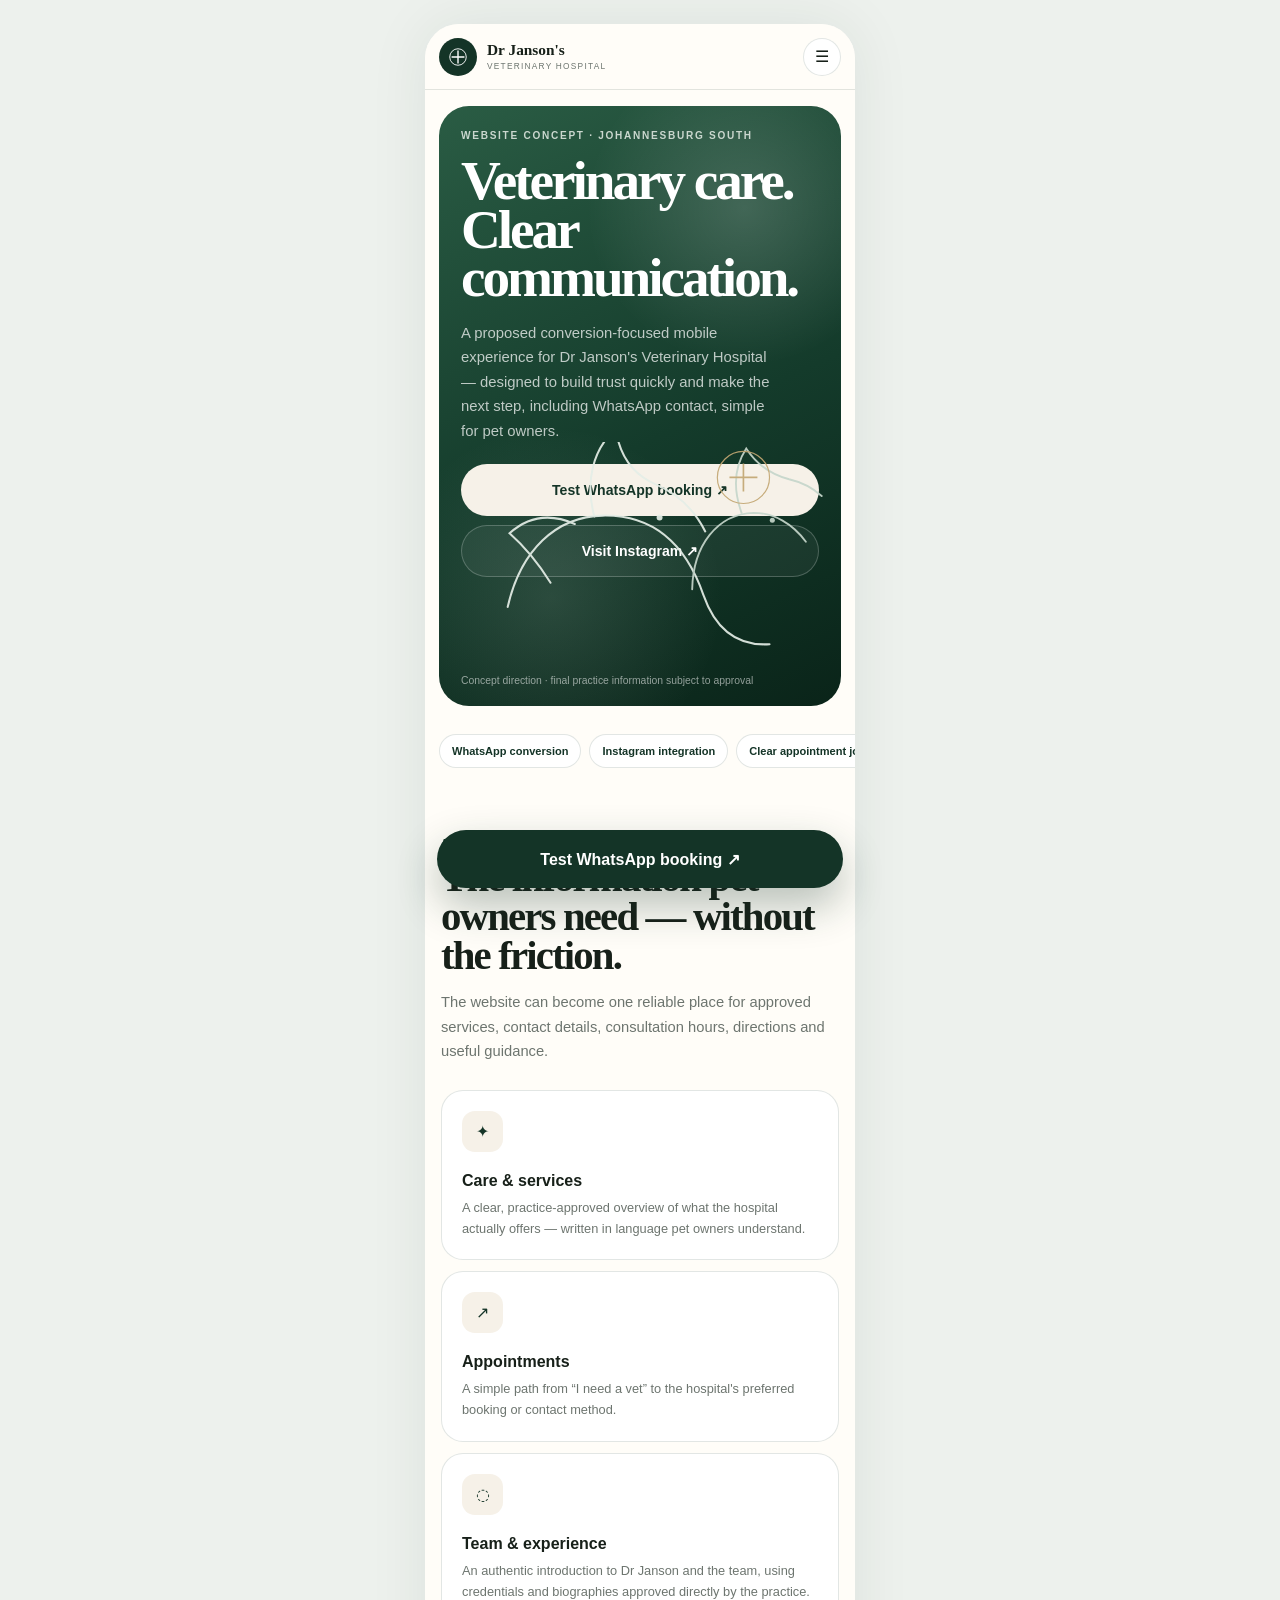
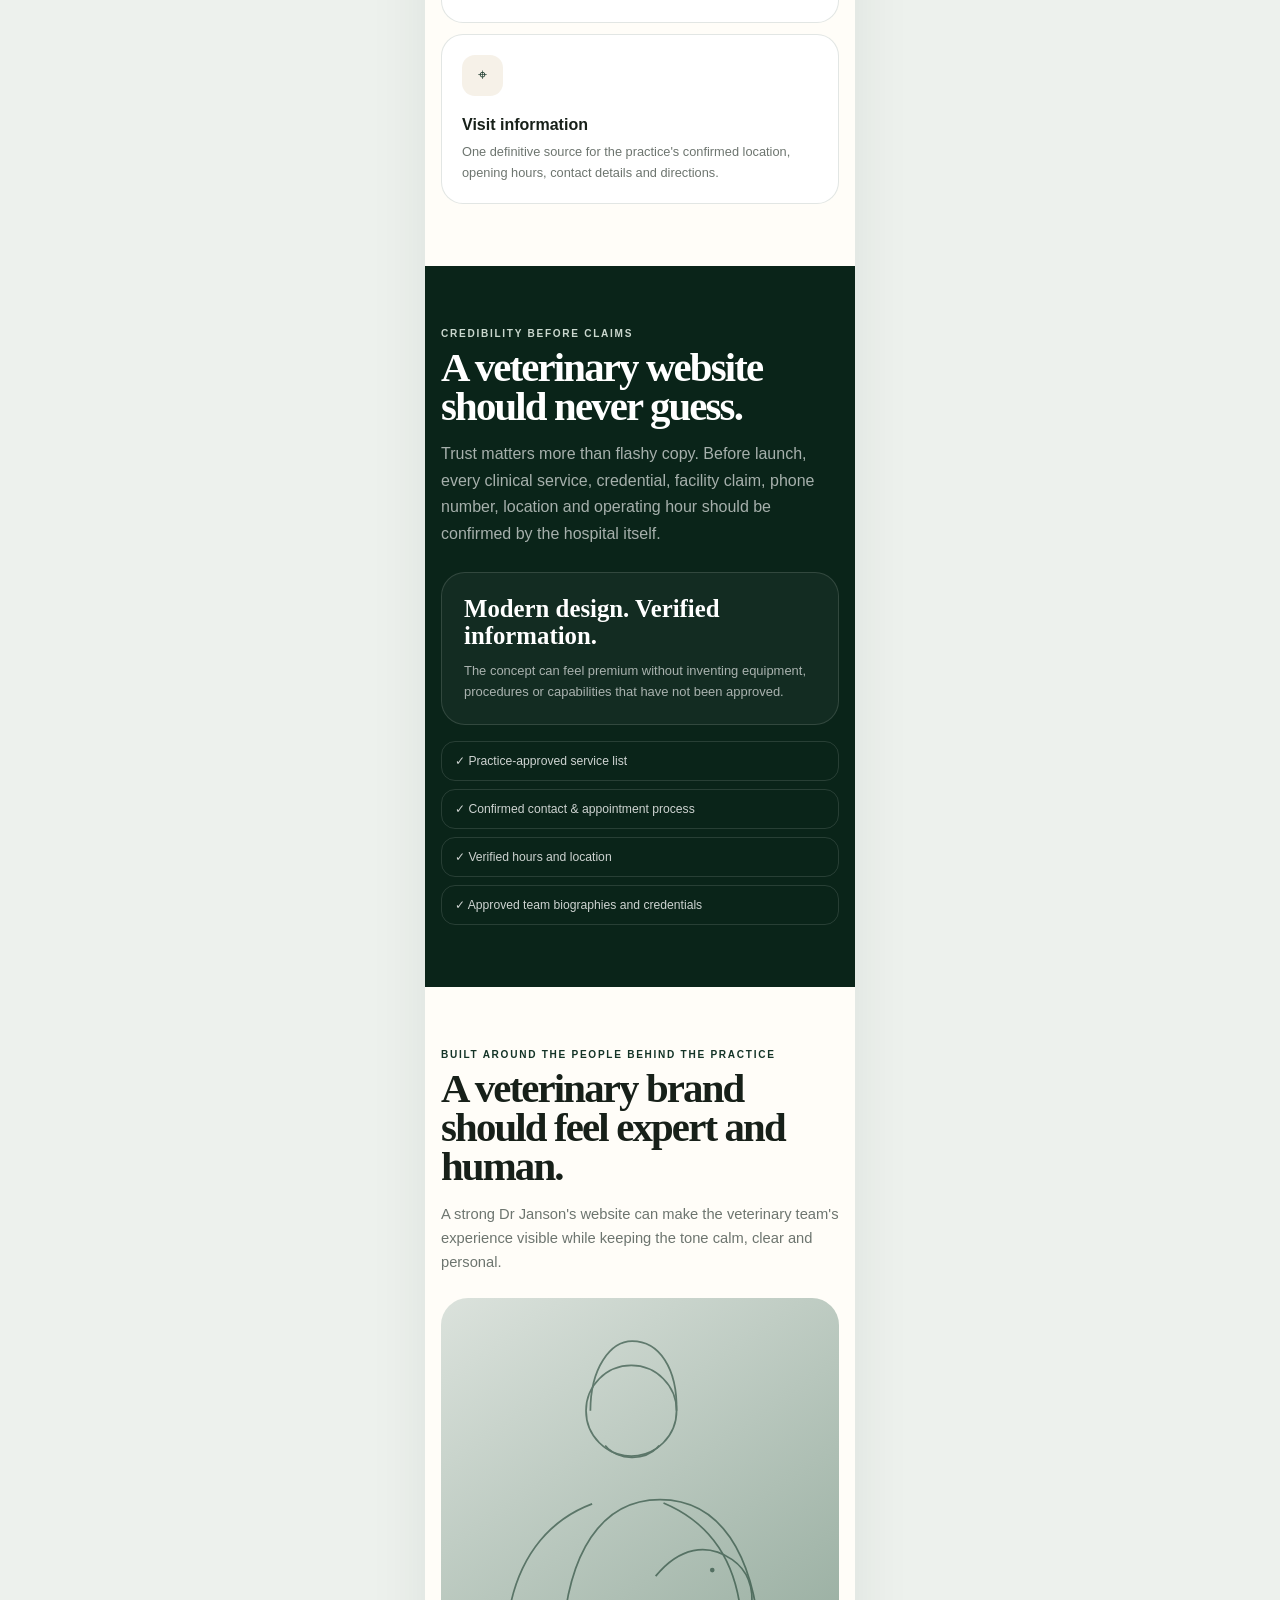
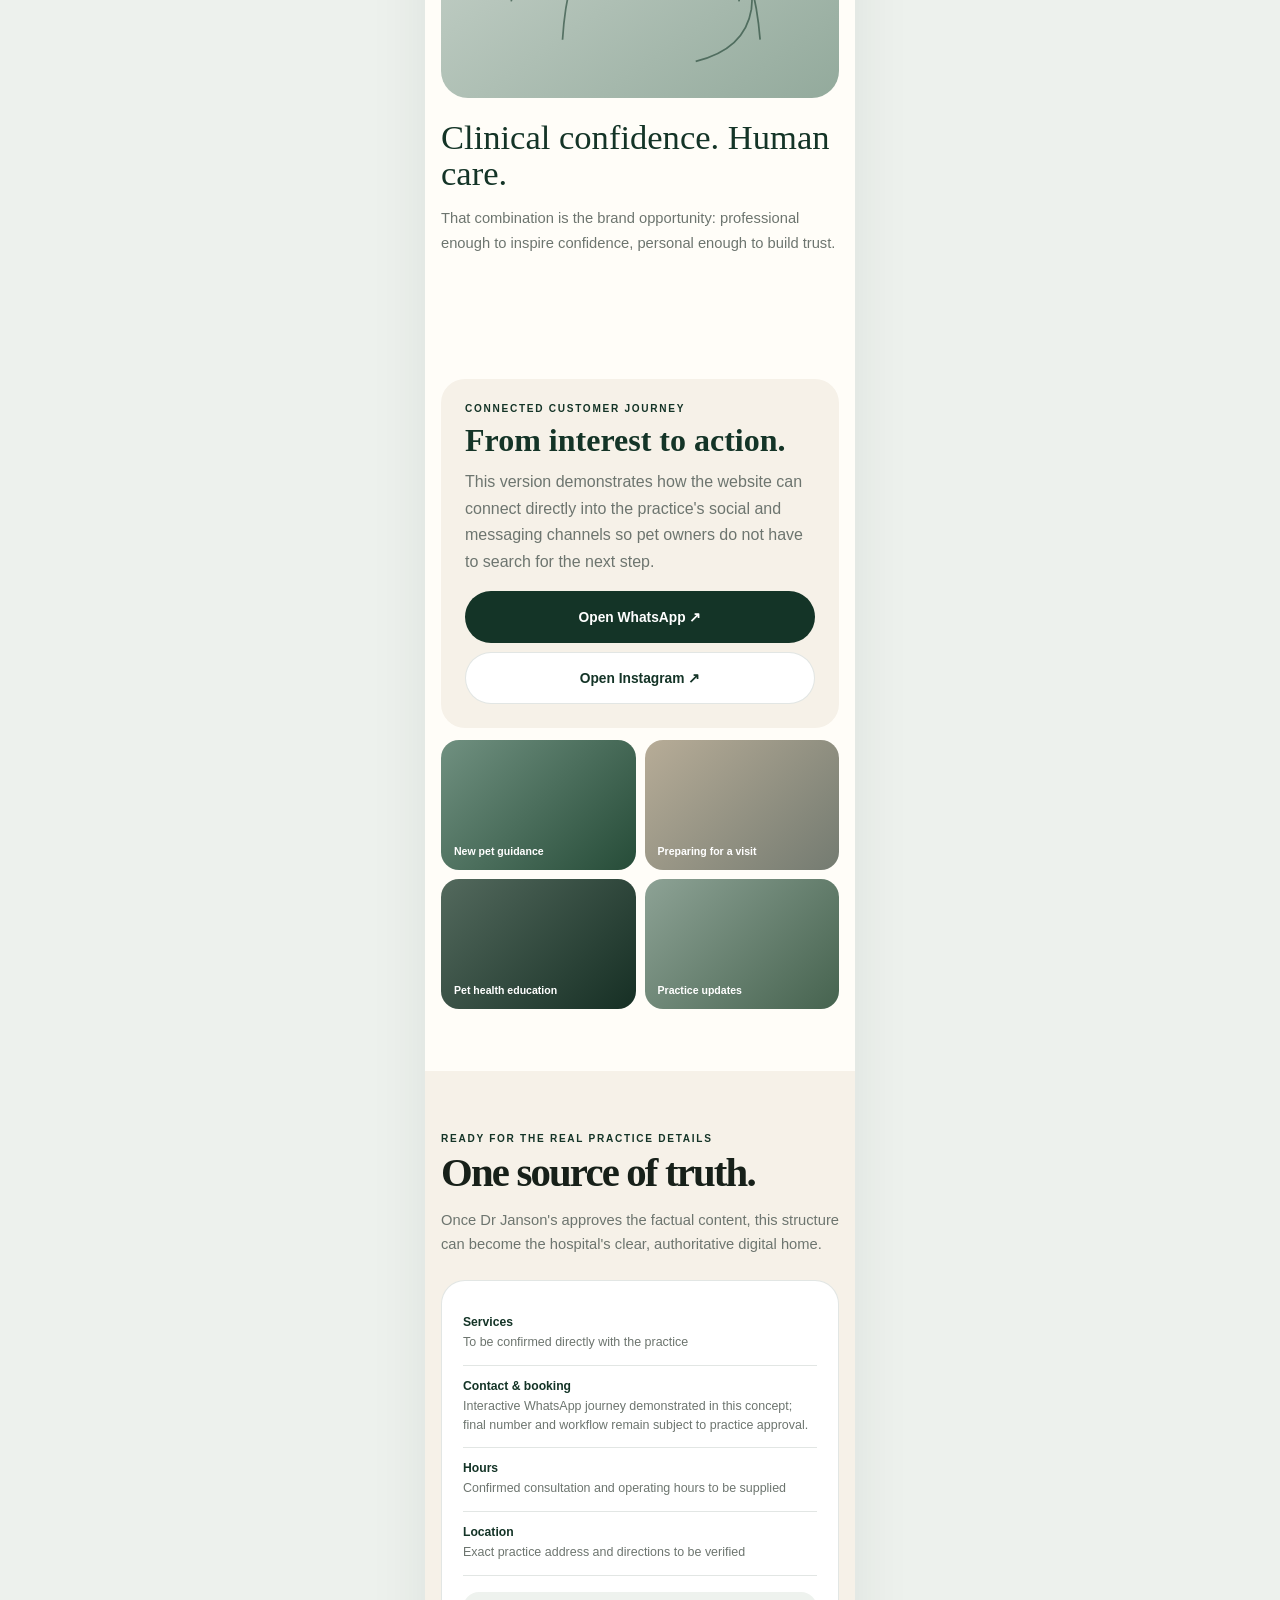
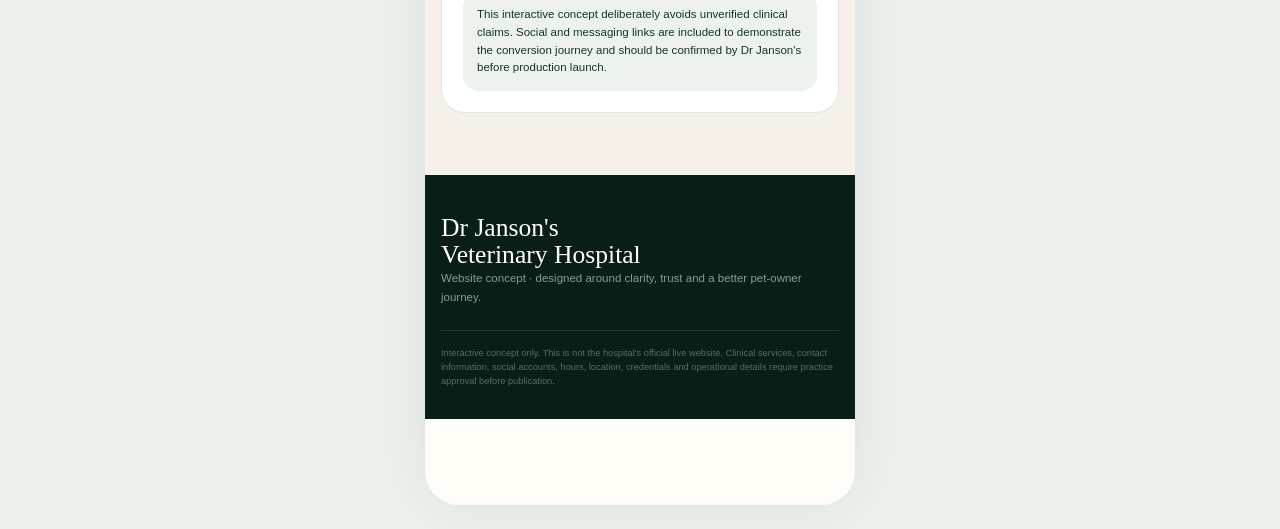
==== commit 51fd2091: "Make interactive conversion prototype the main public page" ====
--- a/index.html
+++ b/index.html
@@ -8,23 +8,24 @@
 <meta name="description" content="A mobile-first website concept for Dr Janson's Veterinary Hospital.">
 <style>
 :root{--forest:#143427;--deep:#0a2419;--sage:#cad7ce;--cream:#f6f1e8;--paper:#fffdf8;--ink:#172019;--muted:#6d756f;--gold:#c3a773;--line:rgba(20,52,39,.12)}
-*{box-sizing:border-box}html{scroll-behavior:smooth}body{margin:0;background:#edf1ed;color:var(--ink);font-family:Inter,-apple-system,BlinkMacSystemFont,"Segoe UI",sans-serif;-webkit-font-smoothing:antialiased}a{text-decoration:none;color:inherit}.phone{width:100%;max-width:430px;margin:auto;background:var(--paper);min-height:100vh;box-shadow:0 0 60px rgba(20,52,39,.08);overflow:hidden}.top{position:sticky;top:0;z-index:50;height:66px;padding:0 14px;display:flex;align-items:center;justify-content:space-between;background:rgba(255,253,248,.95);backdrop-filter:blur(16px);border-bottom:1px solid var(--line)}.brand{display:flex;gap:10px;align-items:center}.mark{width:38px;height:38px;border-radius:50%;display:grid;place-items:center;background:var(--forest);color:white}.brand strong{display:block;font-family:Georgia,serif;font-size:.96rem;line-height:1}.brand small{display:block;margin-top:4px;font-size:.52rem;letter-spacing:.15em;text-transform:uppercase;color:var(--muted)}.menu{width:38px;height:38px;border-radius:50%;border:1px solid var(--line);display:grid;place-items:center;background:white}.hero{padding:16px 14px 28px}.hero-card{min-height:600px;border-radius:30px;padding:24px 22px;position:relative;overflow:hidden;color:white;background:radial-gradient(circle at 76% 17%,rgba(255,255,255,.16),transparent 27%),radial-gradient(circle at 28% 82%,rgba(203,216,206,.14),transparent 30%),linear-gradient(155deg,#2a5c44,#143b2b 55%,#0a2419)}.eyebrow,.kicker{font-size:.63rem;letter-spacing:.17em;text-transform:uppercase;font-weight:850}.eyebrow{color:var(--sage)}.kicker{color:var(--forest);margin-bottom:10px}h1,h2,h3,p{margin-top:0}h1,h2{font-family:Georgia,"Times New Roman",serif}h1{font-size:3.45rem;line-height:.88;letter-spacing:-.055em;margin:16px 0 18px}h2{font-size:2.55rem;line-height:.95;letter-spacing:-.045em;margin-bottom:15px}p{line-height:1.65;color:var(--muted)}.hero p{font-size:.93rem;color:rgba(255,255,255,.72);max-width:320px}.actions{display:grid;gap:9px;margin-top:21px}.btn{min-height:52px;border-radius:999px;display:flex;align-items:center;justify-content:center;padding:0 18px;font-weight:850;font-size:.88rem;border:1px solid transparent}.btn-cream{background:var(--cream);color:var(--forest)}.btn-ghost{border-color:rgba(255,255,255,.22);background:rgba(255,255,255,.05);color:white}.hero-art{position:absolute;left:7px;right:7px;bottom:59px;height:205px;opacity:.92}.hero-art svg{width:100%;height:100%}.hero-footer{position:absolute;left:22px;right:22px;bottom:20px;font-size:.65rem;color:rgba(255,255,255,.55)}.quick{display:flex;gap:8px;overflow-x:auto;padding:0 14px 8px;scrollbar-width:none}.quick::-webkit-scrollbar{display:none}.pill{flex:0 0 auto;border:1px solid var(--line);background:white;color:var(--forest);font-size:.69rem;font-weight:800;border-radius:999px;padding:10px 12px}section{padding:62px 16px}.lead{font-size:.92rem;margin-bottom:0}.cards{display:grid;gap:11px;margin-top:27px}.card{border:1px solid var(--line);background:white;border-radius:22px;padding:20px;min-height:165px;position:relative}.icon{width:41px;height:41px;border-radius:13px;background:var(--cream);display:grid;place-items:center;color:var(--forest);margin-bottom:20px}.card h3{font-size:1rem;margin-bottom:7px}.card p{font-size:.8rem;margin-bottom:0}.dark{background:var(--deep);color:white}.dark .kicker{color:var(--sage)}.dark p{color:rgba(255,255,255,.64)}.truth-card{margin-top:25px;border:1px solid rgba(255,255,255,.13);border-radius:24px;padding:22px;background:rgba(255,255,255,.04)}.truth-card strong{font-family:Georgia,serif;font-size:1.55rem;line-height:1.1;display:block}.truth-card p{font-size:.81rem;margin:10px 0 0}.checklist{display:grid;gap:8px;margin-top:16px}.checklist div{border:1px solid rgba(255,255,255,.12);border-radius:14px;padding:12px 13px;font-size:.76rem;color:rgba(255,255,255,.8)}.story-visual{min-height:400px;border-radius:27px;margin-top:24px;position:relative;overflow:hidden;background:linear-gradient(145deg,#dbe2dc,#93aa9c)}.story-visual svg{position:absolute;inset:17px 12px 0;width:calc(100% - 24px);height:calc(100% - 17px);opacity:.58}.quote{font-family:Georgia,serif;font-size:2.16rem;line-height:1.04;color:var(--forest);margin:22px 0 14px}.resource{background:var(--cream);border-radius:24px;padding:24px}.resource h3{font-family:Georgia,serif;font-size:2rem;line-height:1.05;color:var(--forest);margin-bottom:12px}.grid4{display:grid;grid-template-columns:1fr 1fr;gap:9px;margin-top:12px}.tile{min-height:130px;border-radius:18px;padding:13px;display:flex;align-items:flex-end;color:white;font-size:.66rem;font-weight:850}.g1{background:linear-gradient(135deg,#709080,#264c38)}.g2{background:linear-gradient(135deg,#b7ac97,#747b71)}.g3{background:linear-gradient(135deg,#53695d,#162f24)}.g4{background:linear-gradient(135deg,#8da295,#46634f)}.final{background:var(--cream)}.contact{background:white;border:1px solid var(--line);border-radius:24px;padding:21px;margin-top:24px}.row{padding:13px 0;border-bottom:1px solid var(--line)}.row:last-child{border-bottom:0}.row strong{display:block;font-size:.76rem;color:var(--forest)}.row span{display:block;margin-top:4px;color:var(--muted);font-size:.78rem;line-height:1.5}.notice{margin-top:16px;border-radius:16px;background:#eef2ee;padding:14px;color:var(--forest);font-size:.72rem;line-height:1.55}footer{background:#091e16;color:white;padding:40px 16px 30px}.footer-name{font-family:Georgia,serif;font-size:1.6rem;line-height:1.05}footer p{color:rgba(255,255,255,.55);font-size:.72rem}.note{margin-top:23px;padding-top:16px;border-top:1px solid rgba(255,255,255,.1);font-size:.58rem;color:rgba(255,255,255,.34);line-height:1.5}.reveal{opacity:0;transform:translateY(16px);transition:.55s ease}.reveal.show{opacity:1;transform:none}@media(min-width:431px){body{padding:24px 0}.phone{border-radius:34px;min-height:calc(100vh - 48px)}}
+*{box-sizing:border-box}html{scroll-behavior:smooth}body{margin:0;background:#edf1ed;color:var(--ink);font-family:Inter,-apple-system,BlinkMacSystemFont,"Segoe UI",sans-serif;-webkit-font-smoothing:antialiased}a{text-decoration:none;color:inherit}.phone{width:100%;max-width:430px;margin:auto;background:var(--paper);min-height:100vh;box-shadow:0 0 60px rgba(20,52,39,.08);overflow:hidden;padding-bottom:86px}.top{position:sticky;top:0;z-index:50;height:66px;padding:0 14px;display:flex;align-items:center;justify-content:space-between;background:rgba(255,253,248,.95);backdrop-filter:blur(16px);border-bottom:1px solid var(--line)}.brand{display:flex;gap:10px;align-items:center}.mark{width:38px;height:38px;border-radius:50%;display:grid;place-items:center;background:var(--forest);color:white}.brand strong{display:block;font-family:Georgia,serif;font-size:.96rem;line-height:1}.brand small{display:block;margin-top:4px;font-size:.52rem;letter-spacing:.15em;text-transform:uppercase;color:var(--muted)}.menu{width:38px;height:38px;border-radius:50%;border:1px solid var(--line);display:grid;place-items:center;background:white}.hero{padding:16px 14px 28px}.hero-card{min-height:600px;border-radius:30px;padding:24px 22px;position:relative;overflow:hidden;color:white;background:radial-gradient(circle at 76% 17%,rgba(255,255,255,.16),transparent 27%),radial-gradient(circle at 28% 82%,rgba(203,216,206,.14),transparent 30%),linear-gradient(155deg,#2a5c44,#143b2b 55%,#0a2419)}.eyebrow,.kicker{font-size:.63rem;letter-spacing:.17em;text-transform:uppercase;font-weight:850}.eyebrow{color:var(--sage)}.kicker{color:var(--forest);margin-bottom:10px}h1,h2,h3,p{margin-top:0}h1,h2{font-family:Georgia,"Times New Roman",serif}h1{font-size:3.45rem;line-height:.88;letter-spacing:-.055em;margin:16px 0 18px}h2{font-size:2.55rem;line-height:.95;letter-spacing:-.045em;margin-bottom:15px}p{line-height:1.65;color:var(--muted)}.hero p{font-size:.93rem;color:rgba(255,255,255,.72);max-width:320px}.actions{display:grid;gap:9px;margin-top:21px}.btn{min-height:52px;border-radius:999px;display:flex;align-items:center;justify-content:center;padding:0 18px;font-weight:850;font-size:.88rem;border:1px solid transparent}.btn-cream{background:var(--cream);color:var(--forest)}.btn-ghost{border-color:rgba(255,255,255,.22);background:rgba(255,255,255,.05);color:white}.hero-art{position:absolute;left:7px;right:7px;bottom:59px;height:205px;opacity:.92}.hero-art svg{width:100%;height:100%}.hero-footer{position:absolute;left:22px;right:22px;bottom:20px;font-size:.65rem;color:rgba(255,255,255,.55)}.quick{display:flex;gap:8px;overflow-x:auto;padding:0 14px 8px;scrollbar-width:none}.quick::-webkit-scrollbar{display:none}.pill{flex:0 0 auto;border:1px solid var(--line);background:white;color:var(--forest);font-size:.69rem;font-weight:800;border-radius:999px;padding:10px 12px}section{padding:62px 16px}.lead{font-size:.92rem;margin-bottom:0}.cards{display:grid;gap:11px;margin-top:27px}.card{border:1px solid var(--line);background:white;border-radius:22px;padding:20px;min-height:165px;position:relative}.icon{width:41px;height:41px;border-radius:13px;background:var(--cream);display:grid;place-items:center;color:var(--forest);margin-bottom:20px}.card h3{font-size:1rem;margin-bottom:7px}.card p{font-size:.8rem;margin-bottom:0}.dark{background:var(--deep);color:white}.dark .kicker{color:var(--sage)}.dark p{color:rgba(255,255,255,.64)}.truth-card{margin-top:25px;border:1px solid rgba(255,255,255,.13);border-radius:24px;padding:22px;background:rgba(255,255,255,.04)}.truth-card strong{font-family:Georgia,serif;font-size:1.55rem;line-height:1.1;display:block}.truth-card p{font-size:.81rem;margin:10px 0 0}.checklist{display:grid;gap:8px;margin-top:16px}.checklist div{border:1px solid rgba(255,255,255,.12);border-radius:14px;padding:12px 13px;font-size:.76rem;color:rgba(255,255,255,.8)}.story-visual{min-height:400px;border-radius:27px;margin-top:24px;position:relative;overflow:hidden;background:linear-gradient(145deg,#dbe2dc,#93aa9c)}.story-visual svg{position:absolute;inset:17px 12px 0;width:calc(100% - 24px);height:calc(100% - 17px);opacity:.58}.quote{font-family:Georgia,serif;font-size:2.16rem;line-height:1.04;color:var(--forest);margin:22px 0 14px}.resource{background:var(--cream);border-radius:24px;padding:24px}.resource h3{font-family:Georgia,serif;font-size:2rem;line-height:1.05;color:var(--forest);margin-bottom:12px}.grid4{display:grid;grid-template-columns:1fr 1fr;gap:9px;margin-top:12px}.tile{min-height:130px;border-radius:18px;padding:13px;display:flex;align-items:flex-end;color:white;font-size:.66rem;font-weight:850}.g1{background:linear-gradient(135deg,#709080,#264c38)}.g2{background:linear-gradient(135deg,#b7ac97,#747b71)}.g3{background:linear-gradient(135deg,#53695d,#162f24)}.g4{background:linear-gradient(135deg,#8da295,#46634f)}.final{background:var(--cream)}.contact{background:white;border:1px solid var(--line);border-radius:24px;padding:21px;margin-top:24px}.row{padding:13px 0;border-bottom:1px solid var(--line)}.row:last-child{border-bottom:0}.row strong{display:block;font-size:.76rem;color:var(--forest)}.row span{display:block;margin-top:4px;color:var(--muted);font-size:.78rem;line-height:1.5}.notice{margin-top:16px;border-radius:16px;background:#eef2ee;padding:14px;color:var(--forest);font-size:.72rem;line-height:1.55}footer{background:#091e16;color:white;padding:40px 16px 30px}.footer-name{font-family:Georgia,serif;font-size:1.6rem;line-height:1.05}footer p{color:rgba(255,255,255,.55);font-size:.72rem}.note{margin-top:23px;padding-top:16px;border-top:1px solid rgba(255,255,255,.1);font-size:.58rem;color:rgba(255,255,255,.34);line-height:1.5}.social-actions{display:grid;gap:9px;margin-top:16px}.social-btn{min-height:52px;border-radius:999px;display:flex;align-items:center;justify-content:center;padding:0 18px;font-weight:850;font-size:.86rem;background:var(--forest);color:white}.social-btn.alt{background:white;color:var(--forest);border:1px solid var(--line)}.sticky{position:fixed;left:50%;transform:translateX(-50%);bottom:max(12px,env(safe-area-inset-bottom));z-index:100;width:calc(100% - 24px);max-width:406px;min-height:58px;display:flex;align-items:center;justify-content:center;background:var(--forest);color:white;border-radius:999px;font-weight:900;box-shadow:0 18px 42px rgba(20,52,39,.3)}.reveal{opacity:0;transform:translateY(16px);transition:.55s ease}.reveal.show{opacity:1;transform:none}@media(min-width:431px){body{padding:24px 0}.phone{border-radius:34px;min-height:calc(100vh - 48px)}}
 </style>
 </head>
 <body>
 <div class="phone">
 <header class="top"><a class="brand" href="#top"><span class="mark"><svg width="22" height="22" viewBox="0 0 24 24" fill="none"><circle cx="12" cy="12" r="9" stroke="currentColor"/><path d="M12 5v14M5 12h14" stroke="currentColor" stroke-width="1.5"/></svg></span><span><strong>Dr Janson's</strong><small>Veterinary Hospital</small></span></a><a class="menu" href="#experience">☰</a></header>
 <main id="top">
-<div class="hero"><div class="hero-card reveal"><div class="eyebrow">Website concept · Johannesburg South</div><h1>Veterinary care.<br>Clear communication.</h1><p>A proposed mobile experience for Dr Janson's Veterinary Hospital — designed to help pet owners find the information they need and feel confident about taking the next step.</p><div class="actions"><a class="btn btn-cream" href="#experience">Explore the concept ↓</a><a class="btn btn-ghost" href="#trust">Built around trust</a></div><div class="hero-art"><svg viewBox="0 0 390 220" fill="none" aria-hidden="true"><path d="M53 177c14-61 52-97 102-98 52-1 88 28 108 85 14 40 40 55 71 53" stroke="#E5EEE7" stroke-width="2.2" stroke-linecap="round"/><path d="M146 80c-10-37-2-72 23-94 4 29 18 49 44 60 23 10 40 26 52 50" stroke="#E5EEE7" stroke-width="2.2" stroke-linecap="round"/><path d="M125 88c-27-12-50-8-70 10 17 15 32 34 44 53" stroke="#E5EEE7" stroke-width="2.2" stroke-linecap="round"/><circle cx="216" cy="81" r="3.2" fill="#E5EEE7"/><path d="M251 158c1-47 27-81 66-82 22 0 42 12 56 31" stroke="#C6D6CB" stroke-width="2" stroke-linecap="round"/><path d="M304 76c-9-25-8-49 5-69 11 17 27 28 46 33 13 3 25 9 35 18" stroke="#C6D6CB" stroke-width="2" stroke-linecap="round"/><circle cx="337" cy="84" r="2.7" fill="#C6D6CB"/><circle cx="306" cy="38" r="28" stroke="#C3A773" stroke-width="1.3"/><path d="M306 23v30M291 38h30" stroke="#C3A773" stroke-width="1.8"/></svg></div><div class="hero-footer">Concept direction · final practice information subject to approval</div></div></div>
-<div class="quick"><div class="pill">Clear practice information</div><div class="pill">Simple appointment journey</div><div class="pill">Meet the veterinary team</div><div class="pill">Pet-owner education</div></div>
+<div class="hero"><div class="hero-card reveal"><div class="eyebrow">Website concept · Johannesburg South</div><h1>Veterinary care.<br>Clear communication.</h1><p>A proposed conversion-focused mobile experience for Dr Janson's Veterinary Hospital — designed to build trust quickly and make the next step, including WhatsApp contact, simple for pet owners.</p><div class="actions"><a class="btn btn-cream" target="_blank" href="https://wa.me/27780347684?text=Hi%20Dr%20Janson%27s%20Veterinary%20Hospital.%20I%27d%20like%20to%20book%20an%20appointment%20for%20my%20pet.">Test WhatsApp booking ↗</a><a class="btn btn-ghost" target="_blank" href="https://www.instagram.com/dr_jansons_veterinary_hospital/">Visit Instagram ↗</a></div><div class="hero-art"><svg viewBox="0 0 390 220" fill="none" aria-hidden="true"><path d="M53 177c14-61 52-97 102-98 52-1 88 28 108 85 14 40 40 55 71 53" stroke="#E5EEE7" stroke-width="2.2" stroke-linecap="round"/><path d="M146 80c-10-37-2-72 23-94 4 29 18 49 44 60 23 10 40 26 52 50" stroke="#E5EEE7" stroke-width="2.2" stroke-linecap="round"/><path d="M125 88c-27-12-50-8-70 10 17 15 32 34 44 53" stroke="#E5EEE7" stroke-width="2.2" stroke-linecap="round"/><circle cx="216" cy="81" r="3.2" fill="#E5EEE7"/><path d="M251 158c1-47 27-81 66-82 22 0 42 12 56 31" stroke="#C6D6CB" stroke-width="2" stroke-linecap="round"/><path d="M304 76c-9-25-8-49 5-69 11 17 27 28 46 33 13 3 25 9 35 18" stroke="#C6D6CB" stroke-width="2" stroke-linecap="round"/><circle cx="337" cy="84" r="2.7" fill="#C6D6CB"/><circle cx="306" cy="38" r="28" stroke="#C3A773" stroke-width="1.3"/><path d="M306 23v30M291 38h30" stroke="#C3A773" stroke-width="1.8"/></svg></div><div class="hero-footer">Concept direction · final practice information subject to approval</div></div></div>
+<div class="quick"><div class="pill">WhatsApp conversion</div><div class="pill">Instagram integration</div><div class="pill">Clear appointment journey</div><div class="pill">Pet-owner education</div></div>
 <section id="experience"><div class="kicker">A stronger digital front door</div><h2>The information pet owners need — without the friction.</h2><p class="lead">The website can become one reliable place for approved services, contact details, consultation hours, directions and useful guidance.</p><div class="cards"><article class="card reveal"><div class="icon">✦</div><h3>Care & services</h3><p>A clear, practice-approved overview of what the hospital actually offers — written in language pet owners understand.</p></article><article class="card reveal"><div class="icon">↗</div><h3>Appointments</h3><p>A simple path from “I need a vet” to the hospital's preferred booking or contact method.</p></article><article class="card reveal"><div class="icon">◌</div><h3>Team & experience</h3><p>An authentic introduction to Dr Janson and the team, using credentials and biographies approved directly by the practice.</p></article><article class="card reveal"><div class="icon">⌖</div><h3>Visit information</h3><p>One definitive source for the practice's confirmed location, opening hours, contact details and directions.</p></article></div></section>
 <section class="dark" id="trust"><div class="kicker">Credibility before claims</div><h2>A veterinary website should never guess.</h2><p>Trust matters more than flashy copy. Before launch, every clinical service, credential, facility claim, phone number, location and operating hour should be confirmed by the hospital itself.</p><div class="truth-card reveal"><strong>Modern design. Verified information.</strong><p>The concept can feel premium without inventing equipment, procedures or capabilities that have not been approved.</p></div><div class="checklist"><div>✓ Practice-approved service list</div><div>✓ Confirmed contact & appointment process</div><div>✓ Verified hours and location</div><div>✓ Approved team biographies and credentials</div></div></section>
 <section><div class="kicker">Built around the people behind the practice</div><h2>A veterinary brand should feel expert and human.</h2><p class="lead">A strong Dr Janson's website can make the veterinary team's experience visible while keeping the tone calm, clear and personal.</p><div class="story-visual reveal"><svg viewBox="0 0 360 440" fill="none" aria-hidden="true"><circle cx="170" cy="110" r="52" stroke="#173B2B" stroke-width="2"/><path d="M123 110c0-49 23-80 48-80 31 0 52 31 51 80" stroke="#173B2B" stroke-width="2"/><path d="M91 373c6-99 44-161 112-161 69 0 107 62 115 161" stroke="#173B2B" stroke-width="2"/><path d="M125 217c-48 18-80 57-93 112M207 216c50 21 78 61 87 113" stroke="#173B2B" stroke-width="2"/><path d="M140 150c14 17 46 19 62 0" stroke="#173B2B" stroke-width="2"/><path d="M198 300c27-33 59-39 88-19 17 12 25 32 22 57-5 31-27 51-64 60" stroke="#173B2B" stroke-width="2"/><circle cx="263" cy="293" r="2.7" fill="#173B2B"/></svg></div><div class="quote">Clinical confidence. Human care.</div><p class="lead">That combination is the brand opportunity: professional enough to inspire confidence, personal enough to build trust.</p></section>
-<section><div class="resource reveal"><div class="kicker">Pet-owner resources</div><h3>Useful before the appointment.</h3><p>Approved educational content can answer common questions, explain when to contact a vet, and help the practice build authority in local search — without replacing professional veterinary advice.</p></div><div class="grid4"><div class="tile g1">New pet guidance</div><div class="tile g2">Preparing for a visit</div><div class="tile g3">Pet health education</div><div class="tile g4">Practice updates</div></div></section>
-<section class="final"><div class="kicker">Ready for the real practice details</div><h2>One source of truth.</h2><p class="lead">Once Dr Janson's approves the factual content, this structure can become the hospital's clear, authoritative digital home.</p><div class="contact reveal"><div class="row"><strong>Services</strong><span>To be confirmed directly with the practice</span></div><div class="row"><strong>Contact & booking</strong><span>Preferred hospital contact method to be approved</span></div><div class="row"><strong>Hours</strong><span>Confirmed consultation and operating hours to be supplied</span></div><div class="row"><strong>Location</strong><span>Exact practice address and directions to be verified</span></div><div class="notice">This concept deliberately avoids unverified clinical claims. Final copy would be completed from information supplied or approved by Dr Janson's Veterinary Hospital.</div></div></section>
+<section><div class="resource reveal"><div class="kicker">Connected customer journey</div><h3>From interest to action.</h3><p>This version demonstrates how the website can connect directly into the practice's social and messaging channels so pet owners do not have to search for the next step.</p><div class="social-actions"><a class="social-btn" target="_blank" href="https://wa.me/27780347684?text=Hi%20Dr%20Janson%27s%20Veterinary%20Hospital.%20I%27d%20like%20to%20book%20an%20appointment%20for%20my%20pet.">Open WhatsApp ↗</a><a class="social-btn alt" target="_blank" href="https://www.instagram.com/dr_jansons_veterinary_hospital/">Open Instagram ↗</a></div></div><div class="grid4"><div class="tile g1">New pet guidance</div><div class="tile g2">Preparing for a visit</div><div class="tile g3">Pet health education</div><div class="tile g4">Practice updates</div></div></section>
+<section class="final"><div class="kicker">Ready for the real practice details</div><h2>One source of truth.</h2><p class="lead">Once Dr Janson's approves the factual content, this structure can become the hospital's clear, authoritative digital home.</p><div class="contact reveal"><div class="row"><strong>Services</strong><span>To be confirmed directly with the practice</span></div><div class="row"><strong>Contact & booking</strong><span>Interactive WhatsApp journey demonstrated in this concept; final number and workflow remain subject to practice approval.</span></div><div class="row"><strong>Hours</strong><span>Confirmed consultation and operating hours to be supplied</span></div><div class="row"><strong>Location</strong><span>Exact practice address and directions to be verified</span></div><div class="notice">This interactive concept deliberately avoids unverified clinical claims. Social and messaging links are included to demonstrate the conversion journey and should be confirmed by Dr Janson's before production launch.</div></div></section>
 </main>
-<footer><div class="footer-name">Dr Janson's<br>Veterinary Hospital</div><p>Website concept · designed around clarity, trust and a better pet-owner journey.</p><div class="note">Concept only. This is not the hospital's official live website. All clinical services, contact information, hours, location, credentials and operational details require practice approval before publication.</div></footer>
+<footer><div class="footer-name">Dr Janson's<br>Veterinary Hospital</div><p>Website concept · designed around clarity, trust and a better pet-owner journey.</p><div class="note">Interactive concept only. This is not the hospital's official live website. Clinical services, contact information, social accounts, hours, location, credentials and operational details require practice approval before publication.</div></footer>
 </div>
+<a class="sticky" target="_blank" href="https://wa.me/27780347684?text=Hi%20Dr%20Janson%27s%20Veterinary%20Hospital.%20I%27d%20like%20to%20book%20an%20appointment%20for%20my%20pet.">Test WhatsApp booking ↗</a>
 <script>const io=new IntersectionObserver((entries)=>entries.forEach(e=>{if(e.isIntersecting)e.target.classList.add('show')}),{threshold:.1});document.querySelectorAll('.reveal').forEach(el=>io.observe(el));</script>
 </body>
 </html>
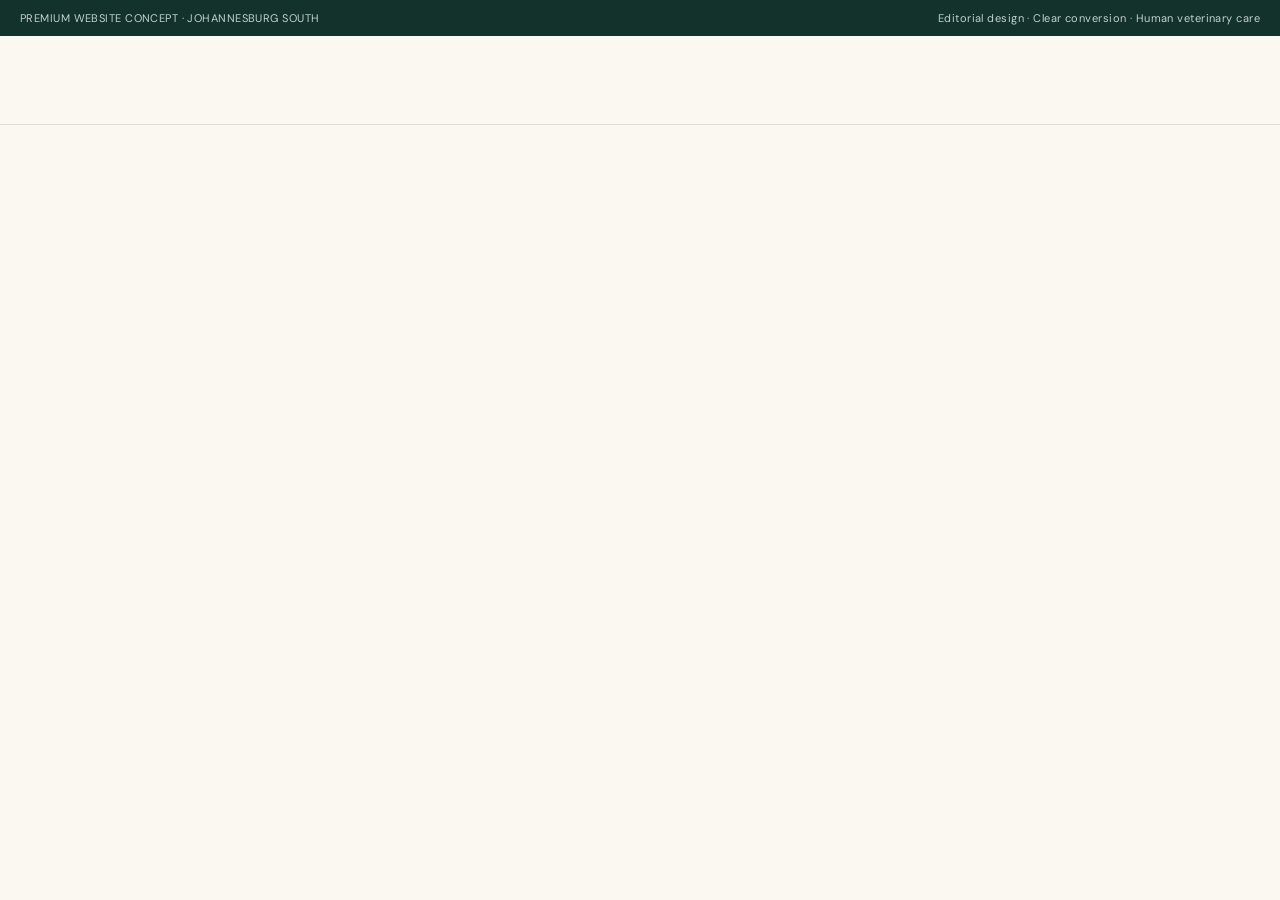
==== commit 650ac392: "Publish final premium editorial Dr Janson's website concept" ====
--- a/index.html
+++ b/index.html
@@ -3,29 +3,248 @@
 <head>
 <meta charset="utf-8">
 <meta name="viewport" content="width=device-width, initial-scale=1, viewport-fit=cover">
-<meta name="theme-color" content="#143427">
-<title>Dr Janson's Veterinary Hospital — Website Concept</title>
-<meta name="description" content="A mobile-first website concept for Dr Janson's Veterinary Hospital.">
+<meta name="theme-color" content="#13322B">
+<title>Dr Janson's Veterinary Hospital — Premium Website Concept</title>
+<meta name="description" content="A premium editorial website concept for Dr Janson's Veterinary Hospital in Johannesburg South.">
+<link rel="preconnect" href="https://fonts.googleapis.com">
+<link rel="preconnect" href="https://fonts.gstatic.com" crossorigin>
+<link href="https://fonts.googleapis.com/css2?family=DM+Sans:wght@400;500;600;700&family=Manrope:wght@400;500;600;700&family=Playfair+Display:ital,wght@0,500;0,600;1,500&display=swap" rel="stylesheet">
 <style>
-:root{--forest:#143427;--deep:#0a2419;--sage:#cad7ce;--cream:#f6f1e8;--paper:#fffdf8;--ink:#172019;--muted:#6d756f;--gold:#c3a773;--line:rgba(20,52,39,.12)}
-*{box-sizing:border-box}html{scroll-behavior:smooth}body{margin:0;background:#edf1ed;color:var(--ink);font-family:Inter,-apple-system,BlinkMacSystemFont,"Segoe UI",sans-serif;-webkit-font-smoothing:antialiased}a{text-decoration:none;color:inherit}.phone{width:100%;max-width:430px;margin:auto;background:var(--paper);min-height:100vh;box-shadow:0 0 60px rgba(20,52,39,.08);overflow:hidden;padding-bottom:86px}.top{position:sticky;top:0;z-index:50;height:66px;padding:0 14px;display:flex;align-items:center;justify-content:space-between;background:rgba(255,253,248,.95);backdrop-filter:blur(16px);border-bottom:1px solid var(--line)}.brand{display:flex;gap:10px;align-items:center}.mark{width:38px;height:38px;border-radius:50%;display:grid;place-items:center;background:var(--forest);color:white}.brand strong{display:block;font-family:Georgia,serif;font-size:.96rem;line-height:1}.brand small{display:block;margin-top:4px;font-size:.52rem;letter-spacing:.15em;text-transform:uppercase;color:var(--muted)}.menu{width:38px;height:38px;border-radius:50%;border:1px solid var(--line);display:grid;place-items:center;background:white}.hero{padding:16px 14px 28px}.hero-card{min-height:600px;border-radius:30px;padding:24px 22px;position:relative;overflow:hidden;color:white;background:radial-gradient(circle at 76% 17%,rgba(255,255,255,.16),transparent 27%),radial-gradient(circle at 28% 82%,rgba(203,216,206,.14),transparent 30%),linear-gradient(155deg,#2a5c44,#143b2b 55%,#0a2419)}.eyebrow,.kicker{font-size:.63rem;letter-spacing:.17em;text-transform:uppercase;font-weight:850}.eyebrow{color:var(--sage)}.kicker{color:var(--forest);margin-bottom:10px}h1,h2,h3,p{margin-top:0}h1,h2{font-family:Georgia,"Times New Roman",serif}h1{font-size:3.45rem;line-height:.88;letter-spacing:-.055em;margin:16px 0 18px}h2{font-size:2.55rem;line-height:.95;letter-spacing:-.045em;margin-bottom:15px}p{line-height:1.65;color:var(--muted)}.hero p{font-size:.93rem;color:rgba(255,255,255,.72);max-width:320px}.actions{display:grid;gap:9px;margin-top:21px}.btn{min-height:52px;border-radius:999px;display:flex;align-items:center;justify-content:center;padding:0 18px;font-weight:850;font-size:.88rem;border:1px solid transparent}.btn-cream{background:var(--cream);color:var(--forest)}.btn-ghost{border-color:rgba(255,255,255,.22);background:rgba(255,255,255,.05);color:white}.hero-art{position:absolute;left:7px;right:7px;bottom:59px;height:205px;opacity:.92}.hero-art svg{width:100%;height:100%}.hero-footer{position:absolute;left:22px;right:22px;bottom:20px;font-size:.65rem;color:rgba(255,255,255,.55)}.quick{display:flex;gap:8px;overflow-x:auto;padding:0 14px 8px;scrollbar-width:none}.quick::-webkit-scrollbar{display:none}.pill{flex:0 0 auto;border:1px solid var(--line);background:white;color:var(--forest);font-size:.69rem;font-weight:800;border-radius:999px;padding:10px 12px}section{padding:62px 16px}.lead{font-size:.92rem;margin-bottom:0}.cards{display:grid;gap:11px;margin-top:27px}.card{border:1px solid var(--line);background:white;border-radius:22px;padding:20px;min-height:165px;position:relative}.icon{width:41px;height:41px;border-radius:13px;background:var(--cream);display:grid;place-items:center;color:var(--forest);margin-bottom:20px}.card h3{font-size:1rem;margin-bottom:7px}.card p{font-size:.8rem;margin-bottom:0}.dark{background:var(--deep);color:white}.dark .kicker{color:var(--sage)}.dark p{color:rgba(255,255,255,.64)}.truth-card{margin-top:25px;border:1px solid rgba(255,255,255,.13);border-radius:24px;padding:22px;background:rgba(255,255,255,.04)}.truth-card strong{font-family:Georgia,serif;font-size:1.55rem;line-height:1.1;display:block}.truth-card p{font-size:.81rem;margin:10px 0 0}.checklist{display:grid;gap:8px;margin-top:16px}.checklist div{border:1px solid rgba(255,255,255,.12);border-radius:14px;padding:12px 13px;font-size:.76rem;color:rgba(255,255,255,.8)}.story-visual{min-height:400px;border-radius:27px;margin-top:24px;position:relative;overflow:hidden;background:linear-gradient(145deg,#dbe2dc,#93aa9c)}.story-visual svg{position:absolute;inset:17px 12px 0;width:calc(100% - 24px);height:calc(100% - 17px);opacity:.58}.quote{font-family:Georgia,serif;font-size:2.16rem;line-height:1.04;color:var(--forest);margin:22px 0 14px}.resource{background:var(--cream);border-radius:24px;padding:24px}.resource h3{font-family:Georgia,serif;font-size:2rem;line-height:1.05;color:var(--forest);margin-bottom:12px}.grid4{display:grid;grid-template-columns:1fr 1fr;gap:9px;margin-top:12px}.tile{min-height:130px;border-radius:18px;padding:13px;display:flex;align-items:flex-end;color:white;font-size:.66rem;font-weight:850}.g1{background:linear-gradient(135deg,#709080,#264c38)}.g2{background:linear-gradient(135deg,#b7ac97,#747b71)}.g3{background:linear-gradient(135deg,#53695d,#162f24)}.g4{background:linear-gradient(135deg,#8da295,#46634f)}.final{background:var(--cream)}.contact{background:white;border:1px solid var(--line);border-radius:24px;padding:21px;margin-top:24px}.row{padding:13px 0;border-bottom:1px solid var(--line)}.row:last-child{border-bottom:0}.row strong{display:block;font-size:.76rem;color:var(--forest)}.row span{display:block;margin-top:4px;color:var(--muted);font-size:.78rem;line-height:1.5}.notice{margin-top:16px;border-radius:16px;background:#eef2ee;padding:14px;color:var(--forest);font-size:.72rem;line-height:1.55}footer{background:#091e16;color:white;padding:40px 16px 30px}.footer-name{font-family:Georgia,serif;font-size:1.6rem;line-height:1.05}footer p{color:rgba(255,255,255,.55);font-size:.72rem}.note{margin-top:23px;padding-top:16px;border-top:1px solid rgba(255,255,255,.1);font-size:.58rem;color:rgba(255,255,255,.34);line-height:1.5}.social-actions{display:grid;gap:9px;margin-top:16px}.social-btn{min-height:52px;border-radius:999px;display:flex;align-items:center;justify-content:center;padding:0 18px;font-weight:850;font-size:.86rem;background:var(--forest);color:white}.social-btn.alt{background:white;color:var(--forest);border:1px solid var(--line)}.sticky{position:fixed;left:50%;transform:translateX(-50%);bottom:max(12px,env(safe-area-inset-bottom));z-index:100;width:calc(100% - 24px);max-width:406px;min-height:58px;display:flex;align-items:center;justify-content:center;background:var(--forest);color:white;border-radius:999px;font-weight:900;box-shadow:0 18px 42px rgba(20,52,39,.3)}.reveal{opacity:0;transform:translateY(16px);transition:.55s ease}.reveal.show{opacity:1;transform:none}@media(min-width:431px){body{padding:24px 0}.phone{border-radius:34px;min-height:calc(100vh - 48px)}}
+:root{
+  --ink:#13322B;
+  --ink-2:#1C4239;
+  --teal:#57AA8D;
+  --teal-bright:#0FBF96;
+  --mint:#D9EEE7;
+  --cream:#FBF8F2;
+  --paper:#FFFDF9;
+  --line:rgba(19,50,43,.13);
+  --muted:#6F7B76;
+  --shadow:0 26px 80px rgba(19,50,43,.12);
+  --radius:28px;
+}
+*{box-sizing:border-box}
+html{scroll-behavior:smooth;background:var(--cream)}
+body{margin:0;color:var(--ink);background:var(--cream);font-family:"DM Sans",Arial,sans-serif;-webkit-font-smoothing:antialiased;overflow-x:hidden}
+a{color:inherit;text-decoration:none}
+button{font:inherit}
+img{display:block;max-width:100%}
+::selection{background:var(--teal);color:white}
+.wrap{width:min(1240px,calc(100% - 40px));margin:auto}
+.serif{font-family:"Playfair Display",Georgia,serif}
+.eyebrow{font-size:.72rem;letter-spacing:.18em;text-transform:uppercase;font-weight:700}
+.topline{height:36px;background:var(--ink);color:#e9f4f0;display:flex;align-items:center;font-size:.69rem;letter-spacing:.04em}
+.topline .wrap{display:flex;justify-content:space-between;align-items:center;gap:20px}
+.topline span{opacity:.82}
+.nav{position:sticky;top:0;z-index:50;background:rgba(251,248,242,.92);backdrop-filter:blur(18px);border-bottom:1px solid var(--line)}
+.nav-in{height:88px;display:flex;align-items:center;justify-content:space-between;gap:24px}
+.brand{display:flex;align-items:center;gap:12px;min-width:260px}
+.logo{width:58px;height:58px;border-radius:50%;object-fit:cover;box-shadow:0 0 0 1px rgba(19,50,43,.08);background:white}
+.brand-copy strong{display:block;font-family:"Playfair Display",Georgia,serif;font-size:1.07rem;line-height:1.05;letter-spacing:.01em}
+.brand-copy small{display:block;margin-top:4px;font-size:.58rem;letter-spacing:.14em;text-transform:uppercase;color:var(--teal)}
+.nav-links{display:flex;align-items:center;gap:28px;font-size:.82rem;font-weight:600}
+.nav-links a{position:relative;padding:6px 0}
+.nav-links a:after{content:"";position:absolute;left:0;right:100%;bottom:0;height:1px;background:var(--ink);transition:.3s}
+.nav-links a:hover:after{right:0}
+.nav-actions{display:flex;gap:9px;align-items:center}
+.btn{min-height:48px;border-radius:999px;padding:0 20px;display:inline-flex;align-items:center;justify-content:center;gap:9px;font-size:.79rem;font-weight:700;border:1px solid transparent;transition:.25s;cursor:pointer}
+.btn:hover{transform:translateY(-2px)}
+.btn-dark{background:var(--ink);color:white;box-shadow:0 12px 30px rgba(19,50,43,.15)}
+.btn-dark:hover{background:var(--ink-2)}
+.btn-light{border-color:var(--line);background:rgba(255,255,255,.7)}
+.menu{display:none;width:46px;height:46px;border:1px solid var(--line);background:white;border-radius:50%;align-items:center;justify-content:center}
+.hero{min-height:760px;display:grid;align-items:center;position:relative;overflow:hidden}
+.hero:before{content:"";position:absolute;inset:0;background:radial-gradient(circle at 13% 18%,rgba(87,170,141,.16),transparent 28%),radial-gradient(circle at 83% 28%,rgba(15,191,150,.08),transparent 26%);pointer-events:none}
+.hero-grid{display:grid;grid-template-columns:1.02fr .98fr;gap:52px;align-items:center;padding:72px 0 82px;position:relative;z-index:2}
+.hero-copy{position:relative}
+.hero-tag{display:inline-flex;align-items:center;gap:10px;border:1px solid var(--line);padding:9px 13px;border-radius:999px;background:rgba(255,255,255,.52);font-size:.68rem;text-transform:uppercase;letter-spacing:.14em;font-weight:700}
+.hero-tag i{width:7px;height:7px;background:var(--teal-bright);border-radius:50%;box-shadow:0 0 0 5px rgba(15,191,150,.11)}
+.hero h1{font-family:"Playfair Display",Georgia,serif;font-size:clamp(4.25rem,7vw,7.45rem);line-height:.84;letter-spacing:-.055em;font-weight:500;margin:28px 0 25px;max-width:800px}
+.hero h1 em{font-weight:500;color:var(--teal);font-style:italic}
+.hero-lead{font-size:1.03rem;line-height:1.7;color:#50615b;max-width:590px}
+.hero-actions{display:flex;flex-wrap:wrap;gap:10px;margin-top:28px}
+.hero-meta{display:grid;grid-template-columns:repeat(3,1fr);gap:14px;margin-top:48px;max-width:650px}
+.meta-item{padding-top:15px;border-top:1px solid var(--line)}
+.meta-item strong{display:block;font-family:"Playfair Display",Georgia,serif;font-size:1.25rem;font-weight:500}
+.meta-item span{display:block;margin-top:5px;color:var(--muted);font-size:.68rem;line-height:1.45}
+.hero-visual{position:relative;min-height:610px}
+.photo-card{position:absolute;inset:0 0 50px 25px;border-radius:44px;overflow:hidden;box-shadow:var(--shadow);background:#d9e7e0}
+.photo-card img{width:100%;height:100%;object-fit:cover;object-position:center}
+.photo-card:after{content:"";position:absolute;inset:0;background:linear-gradient(180deg,transparent 62%,rgba(19,50,43,.38))}
+.photo-note{position:absolute;left:28px;bottom:28px;z-index:2;color:white}
+.photo-note small{display:block;text-transform:uppercase;letter-spacing:.16em;font-size:.58rem;opacity:.72}
+.photo-note strong{font-family:"Playfair Display",Georgia,serif;font-size:1.1rem;font-weight:500}
+.orbit{position:absolute;width:152px;height:152px;border:1px solid rgba(19,50,43,.17);border-radius:50%;right:-28px;top:-30px;display:grid;place-items:center;animation:spin 18s linear infinite}
+.orbit:before{content:"CARE • TRUST • CLARITY • COMMUNITY •";font-size:.56rem;letter-spacing:.17em;color:var(--ink);width:112px;text-align:center;line-height:1.8}
+@keyframes spin{to{transform:rotate(360deg)}}
+.mini-card{position:absolute;left:-18px;bottom:0;width:230px;padding:20px;background:var(--ink);color:white;border-radius:22px;box-shadow:0 20px 55px rgba(19,50,43,.22)}
+.mini-card .n{font-family:"Playfair Display",Georgia,serif;font-size:2.4rem;color:var(--teal-bright);line-height:1}
+.mini-card p{font-size:.72rem;line-height:1.5;color:rgba(255,255,255,.72);margin:9px 0 0}
+.marquee{overflow:hidden;border-top:1px solid var(--line);border-bottom:1px solid var(--line);background:var(--paper)}
+.track{display:flex;width:max-content;animation:marquee 28s linear infinite}
+.track span{padding:18px 34px;font-family:"Playfair Display",Georgia,serif;font-size:1.05rem;white-space:nowrap}
+.track b{color:var(--teal);font-weight:500}
+@keyframes marquee{to{transform:translateX(-50%)}}
+.section{padding:112px 0}
+.section-head{display:grid;grid-template-columns:.75fr 1.25fr;gap:40px;align-items:start;margin-bottom:52px}
+.section-head h2{font-family:"Playfair Display",Georgia,serif;font-size:clamp(3.1rem,5.5vw,5.4rem);line-height:.92;letter-spacing:-.045em;font-weight:500;margin:0}
+.section-head p{font-size:.96rem;line-height:1.75;color:var(--muted);max-width:620px;margin:11px 0 0}
+.about-grid{display:grid;grid-template-columns:1.05fr .95fr;gap:24px;align-items:stretch}
+.about-panel{background:var(--ink);color:white;border-radius:36px;padding:54px;position:relative;overflow:hidden;min-height:520px}
+.about-panel:before{content:"J";position:absolute;right:-12px;bottom:-90px;font-family:"Playfair Display",Georgia,serif;font-size:26rem;line-height:1;color:rgba(255,255,255,.035)}
+.about-panel h3{font-family:"Playfair Display",Georgia,serif;font-size:3rem;line-height:1.02;font-weight:500;margin:22px 0}
+.about-panel p{color:rgba(255,255,255,.7);line-height:1.75;font-size:.9rem;max-width:580px}
+.about-points{display:grid;grid-template-columns:1fr 1fr;gap:15px;margin-top:38px}
+.point{padding:15px 0;border-top:1px solid rgba(255,255,255,.15)}
+.point strong{display:block;font-size:.77rem}
+.point span{display:block;font-size:.66rem;line-height:1.45;color:rgba(255,255,255,.54);margin-top:5px}
+.pets-panel{border-radius:36px;overflow:hidden;position:relative;background:#dfe9e4;min-height:520px}
+.pets-panel img{width:100%;height:100%;object-fit:cover}
+.pets-panel .caption{position:absolute;left:24px;right:24px;bottom:24px;background:rgba(251,248,242,.91);backdrop-filter:blur(12px);padding:17px 18px;border-radius:18px;font-size:.71rem;color:#52625c;line-height:1.5}
+.services{background:var(--paper)}
+.service-grid{display:grid;grid-template-columns:repeat(12,1fr);gap:14px}
+.service-card{border:1px solid var(--line);background:var(--cream);border-radius:26px;padding:28px;min-height:270px;display:flex;flex-direction:column;justify-content:space-between;transition:.3s;overflow:hidden;position:relative}
+.service-card:hover{transform:translateY(-6px);box-shadow:0 24px 65px rgba(19,50,43,.09);background:white}
+.service-card:nth-child(1){grid-column:span 5}
+.service-card:nth-child(2){grid-column:span 3}
+.service-card:nth-child(3){grid-column:span 4;background:var(--mint)}
+.service-card:nth-child(4){grid-column:span 4}
+.service-card:nth-child(5){grid-column:span 4;background:var(--ink);color:white}
+.service-card:nth-child(6){grid-column:span 4}
+.service-num{font-family:"Playfair Display",Georgia,serif;font-size:.9rem;color:var(--teal)}
+.service-card h3{font-family:"Playfair Display",Georgia,serif;font-size:2.15rem;line-height:1.02;font-weight:500;margin:34px 0 10px}
+.service-card p{font-size:.75rem;line-height:1.6;color:var(--muted);margin:0;max-width:360px}
+.service-card.dark p{color:rgba(255,255,255,.62)}
+.service-icon{width:46px;height:46px;border-radius:50%;border:1px solid var(--line);display:grid;place-items:center;font-size:1rem}
+.service-card.dark .service-icon{border-color:rgba(255,255,255,.18)}
+.concept-note{font-size:.68rem;color:var(--muted);margin-top:18px}
+.conversion{padding:96px 0;background:var(--ink);color:white;position:relative;overflow:hidden}
+.conversion:after{content:"BOOK";position:absolute;right:-25px;bottom:-90px;font-family:"Playfair Display",Georgia,serif;font-size:18rem;color:rgba(255,255,255,.025);line-height:1}
+.conversion-grid{display:grid;grid-template-columns:1fr 1fr;gap:56px;align-items:center;position:relative;z-index:2}
+.conversion h2{font-family:"Playfair Display",Georgia,serif;font-size:clamp(3.2rem,5.2vw,5.7rem);font-weight:500;line-height:.91;letter-spacing:-.045em;margin:0}
+.conversion h2 em{color:var(--teal-bright);font-style:italic;font-weight:500}
+.conversion p{color:rgba(255,255,255,.68);font-size:.9rem;line-height:1.75;max-width:540px}
+.conversion-card{background:rgba(255,255,255,.07);border:1px solid rgba(255,255,255,.12);padding:30px;border-radius:28px}
+.flow{display:grid;gap:10px}
+.flow-row{display:flex;align-items:center;justify-content:space-between;gap:14px;border-bottom:1px solid rgba(255,255,255,.1);padding:13px 0}
+.flow-row:last-child{border-bottom:0}
+.flow-row span{font-size:.72rem;color:rgba(255,255,255,.68)}
+.flow-row b{font-family:"Playfair Display",Georgia,serif;font-size:1.15rem;font-weight:500}
+.live-actions{display:grid;grid-template-columns:1fr 1fr;gap:10px;margin-top:20px}
+.live-actions .btn{min-height:54px}
+.btn-mint{background:var(--teal-bright);color:#062a20}
+.btn-outline-white{border-color:rgba(255,255,255,.22);color:white;background:transparent}
+.journal{background:linear-gradient(180deg,var(--cream),#f4eee4)}
+.journal-grid{display:grid;grid-template-columns:1.2fr .8fr;gap:18px}
+.journal-feature{background:var(--paper);border:1px solid var(--line);border-radius:34px;padding:46px;min-height:480px;display:flex;flex-direction:column;justify-content:space-between}
+.journal-feature .big{font-family:"Playfair Display",Georgia,serif;font-size:4.15rem;line-height:.9;font-weight:500;letter-spacing:-.045em;max-width:690px}
+.journal-feature .big em{color:var(--teal);font-style:italic;font-weight:500}
+.journal-feature p{color:var(--muted);line-height:1.7;font-size:.84rem;max-width:620px}
+.journal-side{display:grid;gap:18px}
+.small-story{border-radius:30px;border:1px solid var(--line);padding:30px;background:var(--mint);min-height:230px;display:flex;flex-direction:column;justify-content:space-between}
+.small-story:nth-child(2){background:var(--ink);color:white}
+.small-story h3{font-family:"Playfair Display",Georgia,serif;font-size:2rem;line-height:1.03;font-weight:500;margin:0}
+.small-story p{font-size:.72rem;line-height:1.55;color:var(--muted);margin:10px 0 0}
+.small-story:nth-child(2) p{color:rgba(255,255,255,.58)}
+.location-grid{display:grid;grid-template-columns:.9fr 1.1fr;gap:18px}
+.location-card{background:var(--paper);border:1px solid var(--line);border-radius:34px;padding:46px;min-height:480px;display:flex;flex-direction:column;justify-content:space-between}
+.location-card h2{font-family:"Playfair Display",Georgia,serif;font-size:4.4rem;line-height:.91;font-weight:500;letter-spacing:-.045em;margin:14px 0}
+.location-card p{color:var(--muted);font-size:.84rem;line-height:1.7}
+.map-art{border-radius:34px;overflow:hidden;min-height:480px;position:relative;background:linear-gradient(145deg,rgba(87,170,141,.2),rgba(19,50,43,.06)),repeating-linear-gradient(45deg,transparent 0 25px,rgba(19,50,43,.045) 26px 27px),var(--mint)}
+.map-art svg{position:absolute;width:100%;height:100%;inset:0}
+.map-pin{position:absolute;left:54%;top:48%;transform:translate(-50%,-50%);width:84px;height:84px;border-radius:50%;background:var(--ink);color:white;display:grid;place-items:center;box-shadow:0 14px 30px rgba(19,50,43,.2)}
+.map-pin:before{content:"+";font-family:Georgia,serif;font-size:2.2rem;color:var(--teal-bright)}
+.map-label{position:absolute;left:28px;bottom:28px;background:rgba(255,253,249,.92);backdrop-filter:blur(12px);border-radius:18px;padding:16px 18px;max-width:320px}
+.map-label strong{display:block;font-family:"Playfair Display",Georgia,serif;font-size:1.2rem}
+.map-label span{display:block;font-size:.68rem;color:var(--muted);margin-top:5px}
+.final-cta{padding:110px 0 90px}
+.cta-card{background:var(--teal);border-radius:42px;padding:65px;display:grid;grid-template-columns:1.2fr .8fr;gap:40px;align-items:end;position:relative;overflow:hidden}
+.cta-card:after{content:"";position:absolute;width:400px;height:400px;border:1px solid rgba(255,255,255,.2);border-radius:50%;right:-130px;top:-170px}
+.cta-card h2{font-family:"Playfair Display",Georgia,serif;font-size:clamp(3.3rem,5.7vw,6rem);line-height:.9;font-weight:500;letter-spacing:-.045em;margin:0;color:#07271e}
+.cta-card p{font-size:.82rem;line-height:1.65;color:#17473b;max-width:430px}
+.cta-actions{display:flex;flex-wrap:wrap;gap:9px;margin-top:20px}
+.footer{background:#0d2923;color:white;padding:60px 0 28px}
+.footer-grid{display:grid;grid-template-columns:1.4fr .75fr .75fr .9fr;gap:44px}
+.footer-logo{width:88px;height:88px;object-fit:cover;border-radius:50%;background:white}
+.footer h4{font-size:.72rem;letter-spacing:.13em;text-transform:uppercase;margin:0 0 17px;color:var(--teal)}
+.footer p,.footer a{font-size:.7rem;line-height:1.8;color:rgba(255,255,255,.62)}
+.footer a:hover{color:white}
+.footer-bottom{border-top:1px solid rgba(255,255,255,.1);margin-top:44px;padding-top:22px;display:flex;justify-content:space-between;gap:22px;font-size:.6rem;color:rgba(255,255,255,.38);line-height:1.6}
+.float-wa{position:fixed;right:20px;bottom:20px;z-index:70;width:60px;height:60px;border-radius:50%;background:var(--teal-bright);color:#063226;display:grid;place-items:center;font-weight:900;box-shadow:0 16px 42px rgba(15,191,150,.35);transition:.25s}
+.float-wa:hover{transform:scale(1.05) translateY(-2px)}
+.reveal{opacity:0;transform:translateY(20px);transition:.7s cubic-bezier(.2,.7,.2,1)}
+.reveal.show{opacity:1;transform:none}
+.mobile-panel{display:none}
+@media(max-width:1040px){
+ .nav-links{display:none}
+ .menu{display:flex}
+ .nav-actions .btn-light{display:none}
+ .hero-grid,.about-grid,.conversion-grid,.journal-grid,.location-grid,.cta-card{grid-template-columns:1fr}
+ .hero{min-height:auto}
+ .hero-grid{padding-top:54px}
+ .hero-visual{min-height:620px}
+ .section-head{grid-template-columns:1fr;gap:14px}
+ .service-card:nth-child(n){grid-column:span 6}
+ .conversion-grid{gap:32px}
+ .footer-grid{grid-template-columns:1.3fr 1fr 1fr}
+ .footer-grid>div:last-child{grid-column:1/-1}
+ .mobile-panel{position:fixed;inset:124px 16px auto 16px;z-index:100;background:var(--paper);border:1px solid var(--line);border-radius:26px;padding:22px;box-shadow:var(--shadow)}
+ .mobile-panel.open{display:grid;gap:8px}
+ .mobile-panel a{padding:13px;border-bottom:1px solid var(--line);font-size:.82rem;font-weight:600}
+ .mobile-panel a:last-child{border-bottom:0}
+}
+@media(max-width:700px){
+ .wrap{width:min(100% - 26px,1240px)}
+ .topline{height:auto;min-height:34px;padding:8px 0}
+ .topline .wrap{justify-content:center}
+ .topline span:nth-child(2){display:none}
+ .nav-in{height:74px}
+ .brand{min-width:auto}
+ .logo{width:47px;height:47px}
+ .brand-copy strong{font-size:.88rem}
+ .brand-copy small{font-size:.49rem}
+ .nav-actions .btn-dark{display:none}
+ .hero-grid{padding:42px 0 65px;gap:30px}
+ .hero h1{font-size:clamp(3.55rem,17vw,5.4rem)}
+ .hero-lead{font-size:.9rem}
+ .hero-meta{grid-template-columns:1fr;gap:8px;margin-top:35px}
+ .hero-visual{min-height:500px}
+ .photo-card{inset:0 0 42px 0;border-radius:30px}
+ .orbit{width:105px;height:105px;right:-18px;top:-16px}
+ .orbit:before{font-size:.45rem;width:80px}
+ .mini-card{left:10px;width:205px;padding:17px}
+ .section{padding:82px 0}
+ .section-head{margin-bottom:34px}
+ .section-head h2{font-size:3.2rem}
+ .about-panel{padding:32px;border-radius:28px;min-height:auto}
+ .about-panel h3{font-size:2.45rem}
+ .about-points{grid-template-columns:1fr}
+ .pets-panel{min-height:390px;border-radius:28px}
+ .service-grid{gap:10px}
+ .service-card:nth-child(n){grid-column:span 12;min-height:220px;border-radius:22px;padding:24px}
+ .service-card h3{font-size:1.85rem}
+ .conversion{padding:76px 0}
+ .conversion h2{font-size:3.35rem}
+ .live-actions{grid-template-columns:1fr}
+ .journal-feature{padding:30px;min-height:390px}
+ .journal-feature .big{font-size:3rem}
+ .small-story{padding:26px}
+ .location-card{padding:30px;min-height:auto}
+ .location-card h2{font-size:3.2rem}
+ .map-art{min-height:390px}
+ .cta-card{padding:38px 28px;border-radius:30px}
+ .cta-card h2{font-size:3.5rem}
+ .footer-grid{grid-template-columns:1fr 1fr;gap:30px}
+ .footer-grid>div:first-child,.footer-grid>div:last-child{grid-column:1/-1}
+ .footer-bottom{flex-direction:column}
+ .float-wa{width:54px;height:54px;right:14px;bottom:14px}
+}
+@media(prefers-reduced-motion:reduce){
+ *{scroll-behavior:auto!important;animation:none!important;transition:none!important}
+ .reveal{opacity:1;transform:none}
+}
 </style>
 </head>
 <body>
-<div class="phone">
-<header class="top"><a class="brand" href="#top"><span class="mark"><svg width="22" height="22" viewBox="0 0 24 24" fill="none"><circle cx="12" cy="12" r="9" stroke="currentColor"/><path d="M12 5v14M5 12h14" stroke="currentColor" stroke-width="1.5"/></svg></span><span><strong>Dr Janson's</strong><small>Veterinary Hospital</small></span></a><a class="menu" href="#experience">☰</a></header>
-<main id="top">
-<div class="hero"><div class="hero-card reveal"><div class="eyebrow">Website concept · Johannesburg South</div><h1>Veterinary care.<br>Clear communication.</h1><p>A proposed conversion-focused mobile experience for Dr Janson's Veterinary Hospital — designed to build trust quickly and make the next step, including WhatsApp contact, simple for pet owners.</p><div class="actions"><a class="btn btn-cream" target="_blank" href="https://wa.me/27780347684?text=Hi%20Dr%20Janson%27s%20Veterinary%20Hospital.%20I%27d%20like%20to%20book%20an%20appointment%20for%20my%20pet.">Test WhatsApp booking ↗</a><a class="btn btn-ghost" target="_blank" href="https://www.instagram.com/dr_jansons_veterinary_hospital/">Visit Instagram ↗</a></div><div class="hero-art"><svg viewBox="0 0 390 220" fill="none" aria-hidden="true"><path d="M53 177c14-61 52-97 102-98 52-1 88 28 108 85 14 40 40 55 71 53" stroke="#E5EEE7" stroke-width="2.2" stroke-linecap="round"/><path d="M146 80c-10-37-2-72 23-94 4 29 18 49 44 60 23 10 40 26 52 50" stroke="#E5EEE7" stroke-width="2.2" stroke-linecap="round"/><path d="M125 88c-27-12-50-8-70 10 17 15 32 34 44 53" stroke="#E5EEE7" stroke-width="2.2" stroke-linecap="round"/><circle cx="216" cy="81" r="3.2" fill="#E5EEE7"/><path d="M251 158c1-47 27-81 66-82 22 0 42 12 56 31" stroke="#C6D6CB" stroke-width="2" stroke-linecap="round"/><path d="M304 76c-9-25-8-49 5-69 11 17 27 28 46 33 13 3 25 9 35 18" stroke="#C6D6CB" stroke-width="2" stroke-linecap="round"/><circle cx="337" cy="84" r="2.7" fill="#C6D6CB"/><circle cx="306" cy="38" r="28" stroke="#C3A773" stroke-width="1.3"/><path d="M306 23v30M291 38h30" stroke="#C3A773" stroke-width="1.8"/></svg></div><div class="hero-footer">Concept direction · final practice information subject to approval</div></div></div>
-<div class="quick"><div class="pill">WhatsApp conversion</div><div class="pill">Instagram integration</div><div class="pill">Clear appointment journey</div><div class="pill">Pet-owner education</div></div>
-<section id="experience"><div class="kicker">A stronger digital front door</div><h2>The information pet owners need — without the friction.</h2><p class="lead">The website can become one reliable place for approved services, contact details, consultation hours, directions and useful guidance.</p><div class="cards"><article class="card reveal"><div class="icon">✦</div><h3>Care & services</h3><p>A clear, practice-approved overview of what the hospital actually offers — written in language pet owners understand.</p></article><article class="card reveal"><div class="icon">↗</div><h3>Appointments</h3><p>A simple path from “I need a vet” to the hospital's preferred booking or contact method.</p></article><article class="card reveal"><div class="icon">◌</div><h3>Team & experience</h3><p>An authentic introduction to Dr Janson and the team, using credentials and biographies approved directly by the practice.</p></article><article class="card reveal"><div class="icon">⌖</div><h3>Visit information</h3><p>One definitive source for the practice's confirmed location, opening hours, contact details and directions.</p></article></div></section>
-<section class="dark" id="trust"><div class="kicker">Credibility before claims</div><h2>A veterinary website should never guess.</h2><p>Trust matters more than flashy copy. Before launch, every clinical service, credential, facility claim, phone number, location and operating hour should be confirmed by the hospital itself.</p><div class="truth-card reveal"><strong>Modern design. Verified information.</strong><p>The concept can feel premium without inventing equipment, procedures or capabilities that have not been approved.</p></div><div class="checklist"><div>✓ Practice-approved service list</div><div>✓ Confirmed contact & appointment process</div><div>✓ Verified hours and location</div><div>✓ Approved team biographies and credentials</div></div></section>
-<section><div class="kicker">Built around the people behind the practice</div><h2>A veterinary brand should feel expert and human.</h2><p class="lead">A strong Dr Janson's website can make the veterinary team's experience visible while keeping the tone calm, clear and personal.</p><div class="story-visual reveal"><svg viewBox="0 0 360 440" fill="none" aria-hidden="true"><circle cx="170" cy="110" r="52" stroke="#173B2B" stroke-width="2"/><path d="M123 110c0-49 23-80 48-80 31 0 52 31 51 80" stroke="#173B2B" stroke-width="2"/><path d="M91 373c6-99 44-161 112-161 69 0 107 62 115 161" stroke="#173B2B" stroke-width="2"/><path d="M125 217c-48 18-80 57-93 112M207 216c50 21 78 61 87 113" stroke="#173B2B" stroke-width="2"/><path d="M140 150c14 17 46 19 62 0" stroke="#173B2B" stroke-width="2"/><path d="M198 300c27-33 59-39 88-19 17 12 25 32 22 57-5 31-27 51-64 60" stroke="#173B2B" stroke-width="2"/><circle cx="263" cy="293" r="2.7" fill="#173B2B"/></svg></div><div class="quote">Clinical confidence. Human care.</div><p class="lead">That combination is the brand opportunity: professional enough to inspire confidence, personal enough to build trust.</p></section>
-<section><div class="resource reveal"><div class="kicker">Connected customer journey</div><h3>From interest to action.</h3><p>This version demonstrates how the website can connect directly into the practice's social and messaging channels so pet owners do not have to search for the next step.</p><div class="social-actions"><a class="social-btn" target="_blank" href="https://wa.me/27780347684?text=Hi%20Dr%20Janson%27s%20Veterinary%20Hospital.%20I%27d%20like%20to%20book%20an%20appointment%20for%20my%20pet.">Open WhatsApp ↗</a><a class="social-btn alt" target="_blank" href="https://www.instagram.com/dr_jansons_veterinary_hospital/">Open Instagram ↗</a></div></div><div class="grid4"><div class="tile g1">New pet guidance</div><div class="tile g2">Preparing for a visit</div><div class="tile g3">Pet health education</div><div class="tile g4">Practice updates</div></div></section>
-<section class="final"><div class="kicker">Ready for the real practice details</div><h2>One source of truth.</h2><p class="lead">Once Dr Janson's approves the factual content, this structure can become the hospital's clear, authoritative digital home.</p><div class="contact reveal"><div class="row"><strong>Services</strong><span>To be confirmed directly with the practice</span></div><div class="row"><strong>Contact & booking</strong><span>Interactive WhatsApp journey demonstrated in this concept; final number and workflow remain subject to practice approval.</span></div><div class="row"><strong>Hours</strong><span>Confirmed consultation and operating hours to be supplied</span></div><div class="row"><strong>Location</strong><span>Exact practice address and directions to be verified</span></div><div class="notice">This interactive concept deliberately avoids unverified clinical claims. Social and messaging links are included to demonstrate the conversion journey and should be confirmed by Dr Janson's before production launch.</div></div></section>
-</main>
-<footer><div class="footer-name">Dr Janson's<br>Veterinary Hospital</div><p>Website concept · designed around clarity, trust and a better pet-owner journey.</p><div class="note">Interactive concept only. This is not the hospital's official live website. Clinical services, contact information, social accounts, hours, location, credentials and operational details require practice approval before publication.</div></footer>
-</div>
-<a class="sticky" target="_blank" href="https://wa.me/27780347684?text=Hi%20Dr%20Janson%27s%20Veterinary%20Hospital.%20I%27d%20like%20to%20book%20an%20appointment%20for%20my%20pet.">Test WhatsApp booking ↗</a>
-<script>const io=new IntersectionObserver((entries)=>entries.forEach(e=>{if(e.isIntersecting)e.target.classList.add('show')}),{threshold:.1});document.querySelectorAll('.reveal').forEach(el=>io.observe(el));</script>
-</body>
-</html>+<div class="topline"><div class="wrap"><span>PREMIUM WEBSITE CONCEPT · JOHANNESBURG SOUTH</span><span>Editorial design · Clear conversion · Human veterinary care</span></div></div>
+<header class="nav"><div class="wrap nav-in"><a class="brand" href="#top"><img class="logo" src="[data-uri]...
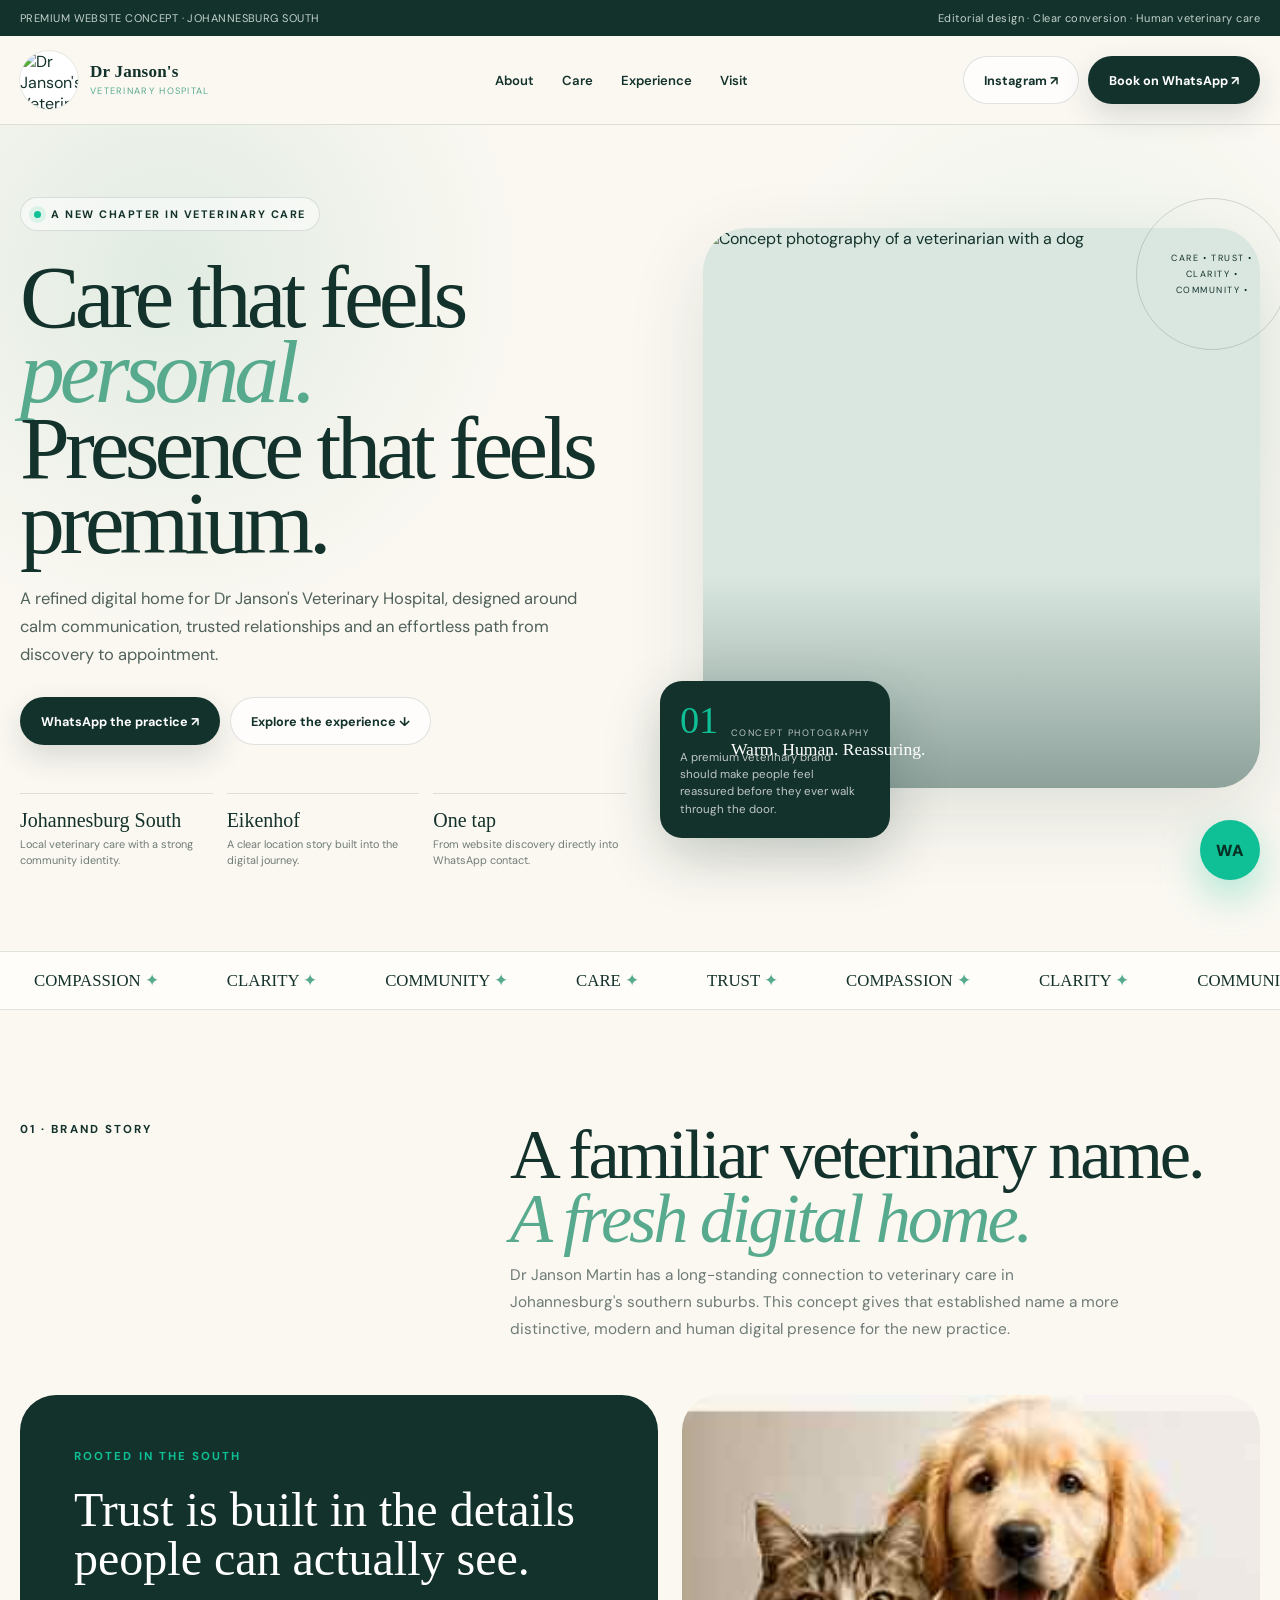
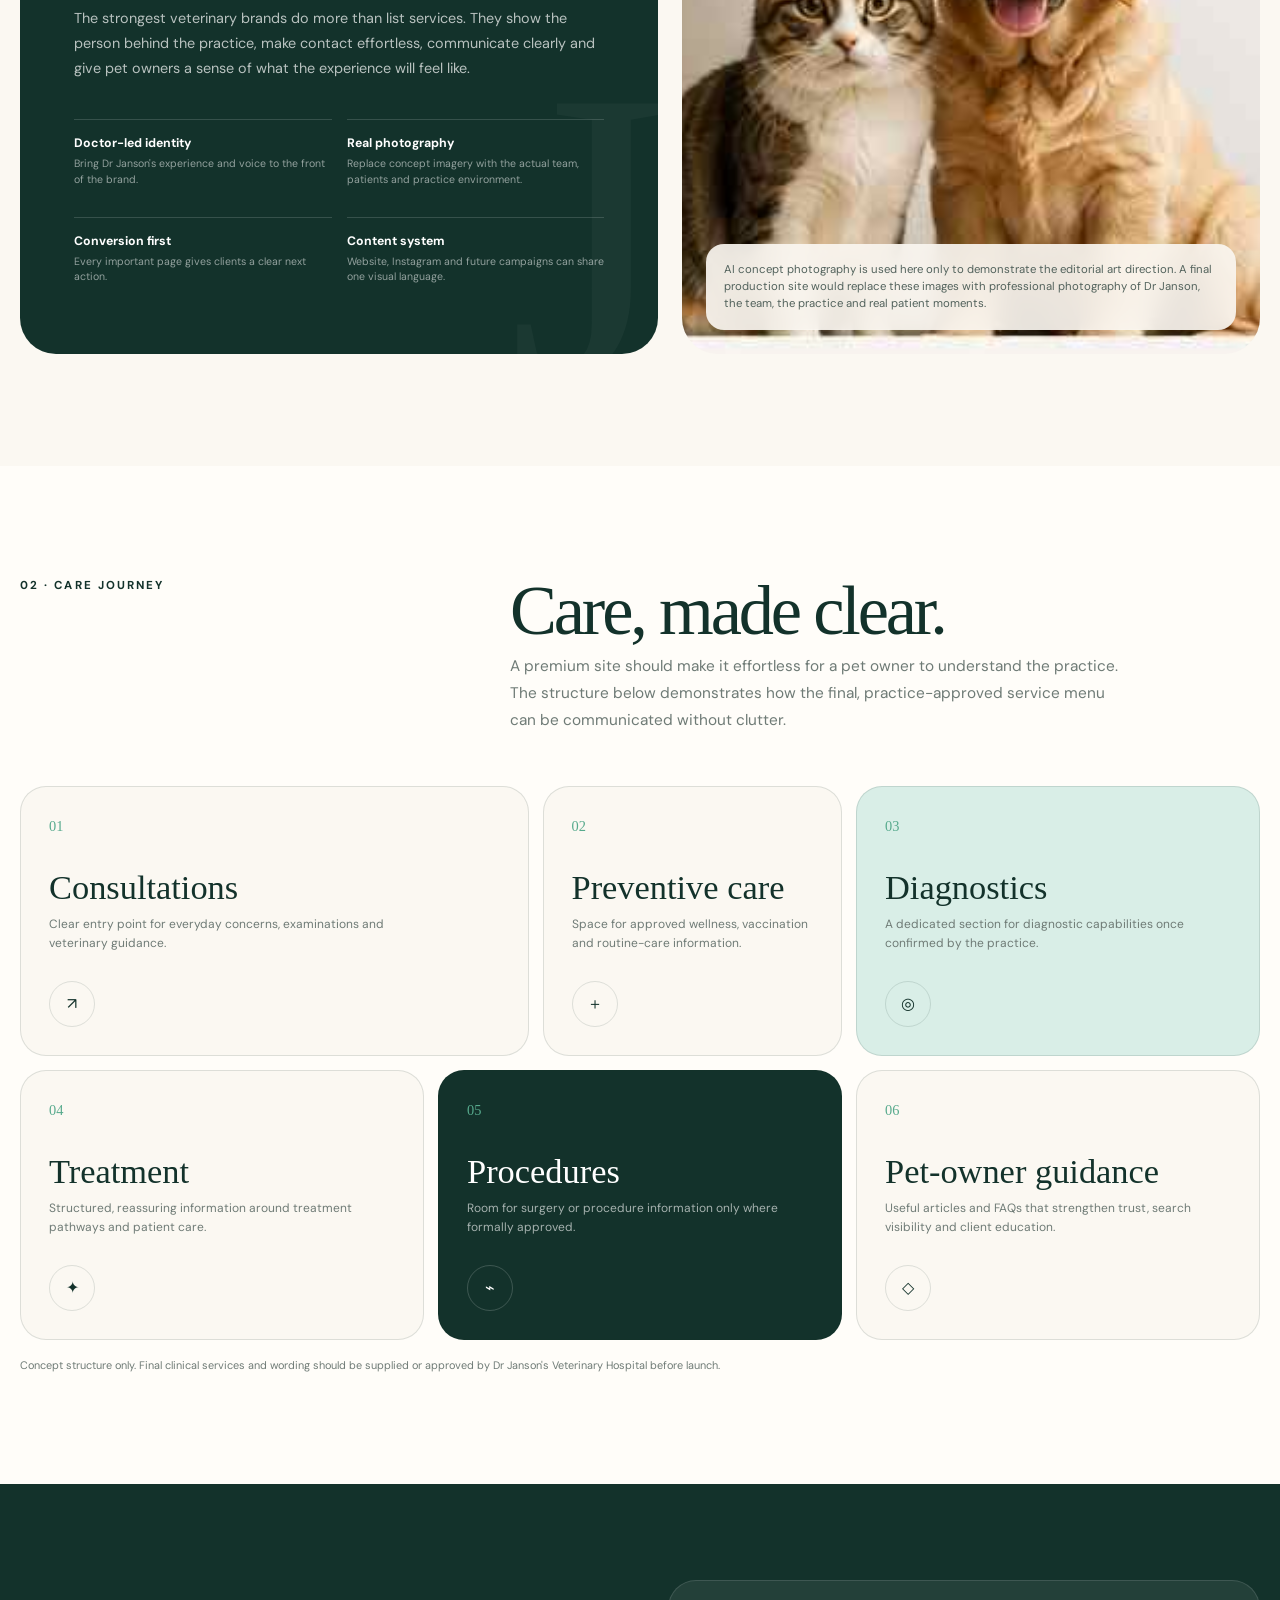
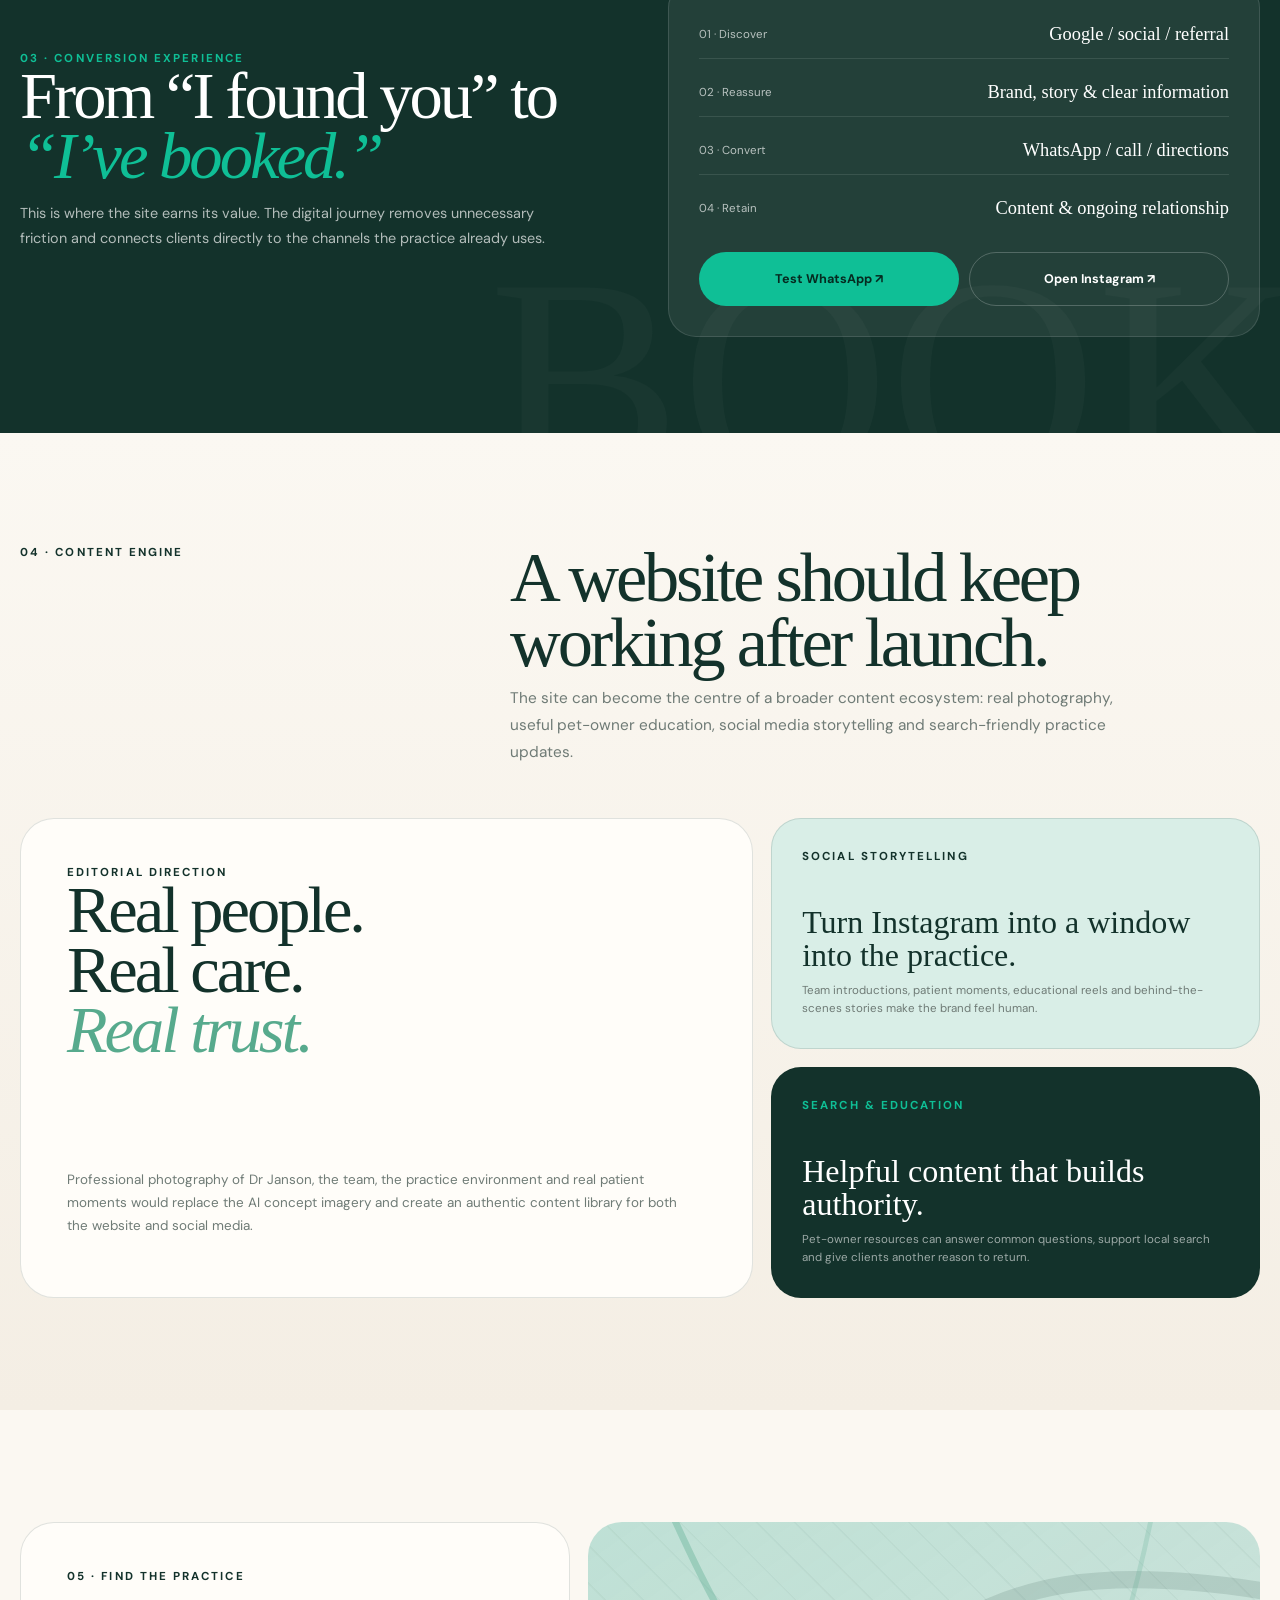
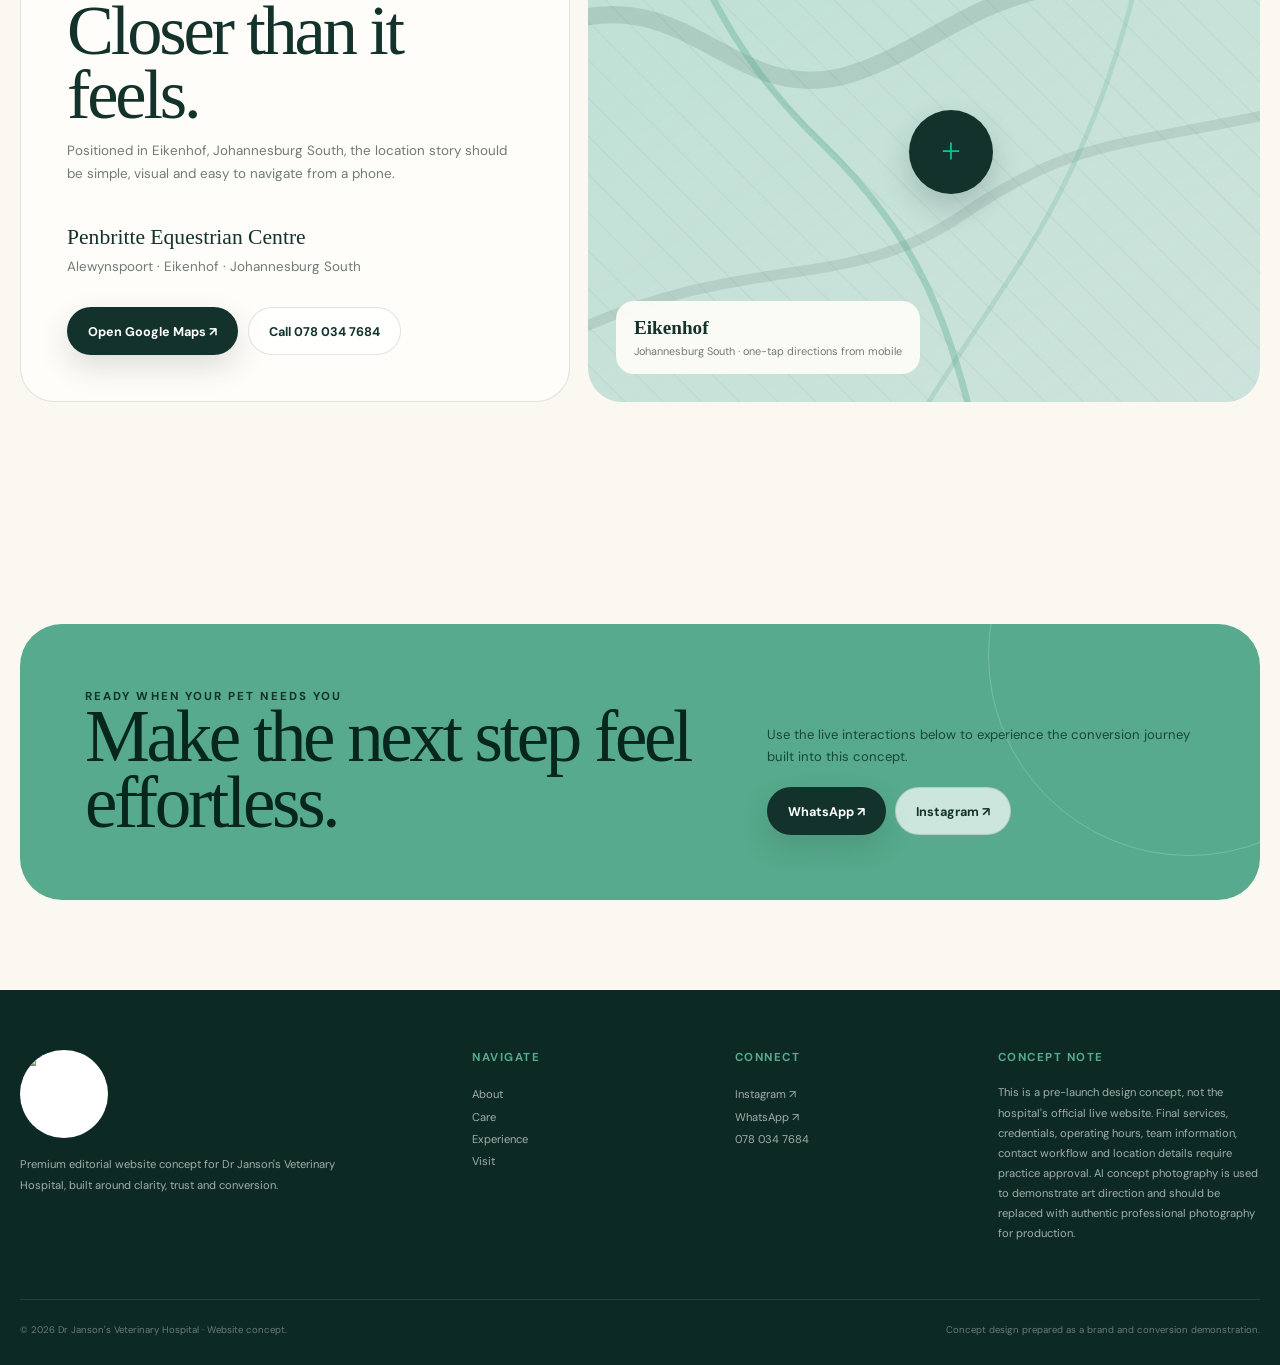
==== commit 26e692d4: "Publish lean premium editorial website" ====
--- a/index.html
+++ b/index.html
@@ -9,242 +9,23 @@
 <link rel="preconnect" href="https://fonts.googleapis.com">
 <link rel="preconnect" href="https://fonts.gstatic.com" crossorigin>
 <link href="https://fonts.googleapis.com/css2?family=DM+Sans:wght@400;500;600;700&family=Manrope:wght@400;500;600;700&family=Playfair+Display:ital,wght@0,500;0,600;1,500&display=swap" rel="stylesheet">
-<style>
-:root{
-  --ink:#13322B;
-  --ink-2:#1C4239;
-  --teal:#57AA8D;
-  --teal-bright:#0FBF96;
-  --mint:#D9EEE7;
-  --cream:#FBF8F2;
-  --paper:#FFFDF9;
-  --line:rgba(19,50,43,.13);
-  --muted:#6F7B76;
-  --shadow:0 26px 80px rgba(19,50,43,.12);
-  --radius:28px;
-}
-*{box-sizing:border-box}
-html{scroll-behavior:smooth;background:var(--cream)}
-body{margin:0;color:var(--ink);background:var(--cream);font-family:"DM Sans",Arial,sans-serif;-webkit-font-smoothing:antialiased;overflow-x:hidden}
-a{color:inherit;text-decoration:none}
-button{font:inherit}
-img{display:block;max-width:100%}
-::selection{background:var(--teal);color:white}
-.wrap{width:min(1240px,calc(100% - 40px));margin:auto}
-.serif{font-family:"Playfair Display",Georgia,serif}
-.eyebrow{font-size:.72rem;letter-spacing:.18em;text-transform:uppercase;font-weight:700}
-.topline{height:36px;background:var(--ink);color:#e9f4f0;display:flex;align-items:center;font-size:.69rem;letter-spacing:.04em}
-.topline .wrap{display:flex;justify-content:space-between;align-items:center;gap:20px}
-.topline span{opacity:.82}
-.nav{position:sticky;top:0;z-index:50;background:rgba(251,248,242,.92);backdrop-filter:blur(18px);border-bottom:1px solid var(--line)}
-.nav-in{height:88px;display:flex;align-items:center;justify-content:space-between;gap:24px}
-.brand{display:flex;align-items:center;gap:12px;min-width:260px}
-.logo{width:58px;height:58px;border-radius:50%;object-fit:cover;box-shadow:0 0 0 1px rgba(19,50,43,.08);background:white}
-.brand-copy strong{display:block;font-family:"Playfair Display",Georgia,serif;font-size:1.07rem;line-height:1.05;letter-spacing:.01em}
-.brand-copy small{display:block;margin-top:4px;font-size:.58rem;letter-spacing:.14em;text-transform:uppercase;color:var(--teal)}
-.nav-links{display:flex;align-items:center;gap:28px;font-size:.82rem;font-weight:600}
-.nav-links a{position:relative;padding:6px 0}
-.nav-links a:after{content:"";position:absolute;left:0;right:100%;bottom:0;height:1px;background:var(--ink);transition:.3s}
-.nav-links a:hover:after{right:0}
-.nav-actions{display:flex;gap:9px;align-items:center}
-.btn{min-height:48px;border-radius:999px;padding:0 20px;display:inline-flex;align-items:center;justify-content:center;gap:9px;font-size:.79rem;font-weight:700;border:1px solid transparent;transition:.25s;cursor:pointer}
-.btn:hover{transform:translateY(-2px)}
-.btn-dark{background:var(--ink);color:white;box-shadow:0 12px 30px rgba(19,50,43,.15)}
-.btn-dark:hover{background:var(--ink-2)}
-.btn-light{border-color:var(--line);background:rgba(255,255,255,.7)}
-.menu{display:none;width:46px;height:46px;border:1px solid var(--line);background:white;border-radius:50%;align-items:center;justify-content:center}
-.hero{min-height:760px;display:grid;align-items:center;position:relative;overflow:hidden}
-.hero:before{content:"";position:absolute;inset:0;background:radial-gradient(circle at 13% 18%,rgba(87,170,141,.16),transparent 28%),radial-gradient(circle at 83% 28%,rgba(15,191,150,.08),transparent 26%);pointer-events:none}
-.hero-grid{display:grid;grid-template-columns:1.02fr .98fr;gap:52px;align-items:center;padding:72px 0 82px;position:relative;z-index:2}
-.hero-copy{position:relative}
-.hero-tag{display:inline-flex;align-items:center;gap:10px;border:1px solid var(--line);padding:9px 13px;border-radius:999px;background:rgba(255,255,255,.52);font-size:.68rem;text-transform:uppercase;letter-spacing:.14em;font-weight:700}
-.hero-tag i{width:7px;height:7px;background:var(--teal-bright);border-radius:50%;box-shadow:0 0 0 5px rgba(15,191,150,.11)}
-.hero h1{font-family:"Playfair Display",Georgia,serif;font-size:clamp(4.25rem,7vw,7.45rem);line-height:.84;letter-spacing:-.055em;font-weight:500;margin:28px 0 25px;max-width:800px}
-.hero h1 em{font-weight:500;color:var(--teal);font-style:italic}
-.hero-lead{font-size:1.03rem;line-height:1.7;color:#50615b;max-width:590px}
-.hero-actions{display:flex;flex-wrap:wrap;gap:10px;margin-top:28px}
-.hero-meta{display:grid;grid-template-columns:repeat(3,1fr);gap:14px;margin-top:48px;max-width:650px}
-.meta-item{padding-top:15px;border-top:1px solid var(--line)}
-.meta-item strong{display:block;font-family:"Playfair Display",Georgia,serif;font-size:1.25rem;font-weight:500}
-.meta-item span{display:block;margin-top:5px;color:var(--muted);font-size:.68rem;line-height:1.45}
-.hero-visual{position:relative;min-height:610px}
-.photo-card{position:absolute;inset:0 0 50px 25px;border-radius:44px;overflow:hidden;box-shadow:var(--shadow);background:#d9e7e0}
-.photo-card img{width:100%;height:100%;object-fit:cover;object-position:center}
-.photo-card:after{content:"";position:absolute;inset:0;background:linear-gradient(180deg,transparent 62%,rgba(19,50,43,.38))}
-.photo-note{position:absolute;left:28px;bottom:28px;z-index:2;color:white}
-.photo-note small{display:block;text-transform:uppercase;letter-spacing:.16em;font-size:.58rem;opacity:.72}
-.photo-note strong{font-family:"Playfair Display",Georgia,serif;font-size:1.1rem;font-weight:500}
-.orbit{position:absolute;width:152px;height:152px;border:1px solid rgba(19,50,43,.17);border-radius:50%;right:-28px;top:-30px;display:grid;place-items:center;animation:spin 18s linear infinite}
-.orbit:before{content:"CARE • TRUST • CLARITY • COMMUNITY •";font-size:.56rem;letter-spacing:.17em;color:var(--ink);width:112px;text-align:center;line-height:1.8}
-@keyframes spin{to{transform:rotate(360deg)}}
-.mini-card{position:absolute;left:-18px;bottom:0;width:230px;padding:20px;background:var(--ink);color:white;border-radius:22px;box-shadow:0 20px 55px rgba(19,50,43,.22)}
-.mini-card .n{font-family:"Playfair Display",Georgia,serif;font-size:2.4rem;color:var(--teal-bright);line-height:1}
-.mini-card p{font-size:.72rem;line-height:1.5;color:rgba(255,255,255,.72);margin:9px 0 0}
-.marquee{overflow:hidden;border-top:1px solid var(--line);border-bottom:1px solid var(--line);background:var(--paper)}
-.track{display:flex;width:max-content;animation:marquee 28s linear infinite}
-.track span{padding:18px 34px;font-family:"Playfair Display",Georgia,serif;font-size:1.05rem;white-space:nowrap}
-.track b{color:var(--teal);font-weight:500}
-@keyframes marquee{to{transform:translateX(-50%)}}
-.section{padding:112px 0}
-.section-head{display:grid;grid-template-columns:.75fr 1.25fr;gap:40px;align-items:start;margin-bottom:52px}
-.section-head h2{font-family:"Playfair Display",Georgia,serif;font-size:clamp(3.1rem,5.5vw,5.4rem);line-height:.92;letter-spacing:-.045em;font-weight:500;margin:0}
-.section-head p{font-size:.96rem;line-height:1.75;color:var(--muted);max-width:620px;margin:11px 0 0}
-.about-grid{display:grid;grid-template-columns:1.05fr .95fr;gap:24px;align-items:stretch}
-.about-panel{background:var(--ink);color:white;border-radius:36px;padding:54px;position:relative;overflow:hidden;min-height:520px}
-.about-panel:before{content:"J";position:absolute;right:-12px;bottom:-90px;font-family:"Playfair Display",Georgia,serif;font-size:26rem;line-height:1;color:rgba(255,255,255,.035)}
-.about-panel h3{font-family:"Playfair Display",Georgia,serif;font-size:3rem;line-height:1.02;font-weight:500;margin:22px 0}
-.about-panel p{color:rgba(255,255,255,.7);line-height:1.75;font-size:.9rem;max-width:580px}
-.about-points{display:grid;grid-template-columns:1fr 1fr;gap:15px;margin-top:38px}
-.point{padding:15px 0;border-top:1px solid rgba(255,255,255,.15)}
-.point strong{display:block;font-size:.77rem}
-.point span{display:block;font-size:.66rem;line-height:1.45;color:rgba(255,255,255,.54);margin-top:5px}
-.pets-panel{border-radius:36px;overflow:hidden;position:relative;background:#dfe9e4;min-height:520px}
-.pets-panel img{width:100%;height:100%;object-fit:cover}
-.pets-panel .caption{position:absolute;left:24px;right:24px;bottom:24px;background:rgba(251,248,242,.91);backdrop-filter:blur(12px);padding:17px 18px;border-radius:18px;font-size:.71rem;color:#52625c;line-height:1.5}
-.services{background:var(--paper)}
-.service-grid{display:grid;grid-template-columns:repeat(12,1fr);gap:14px}
-.service-card{border:1px solid var(--line);background:var(--cream);border-radius:26px;padding:28px;min-height:270px;display:flex;flex-direction:column;justify-content:space-between;transition:.3s;overflow:hidden;position:relative}
-.service-card:hover{transform:translateY(-6px);box-shadow:0 24px 65px rgba(19,50,43,.09);background:white}
-.service-card:nth-child(1){grid-column:span 5}
-.service-card:nth-child(2){grid-column:span 3}
-.service-card:nth-child(3){grid-column:span 4;background:var(--mint)}
-.service-card:nth-child(4){grid-column:span 4}
-.service-card:nth-child(5){grid-column:span 4;background:var(--ink);color:white}
-.service-card:nth-child(6){grid-column:span 4}
-.service-num{font-family:"Playfair Display",Georgia,serif;font-size:.9rem;color:var(--teal)}
-.service-card h3{font-family:"Playfair Display",Georgia,serif;font-size:2.15rem;line-height:1.02;font-weight:500;margin:34px 0 10px}
-.service-card p{font-size:.75rem;line-height:1.6;color:var(--muted);margin:0;max-width:360px}
-.service-card.dark p{color:rgba(255,255,255,.62)}
-.service-icon{width:46px;height:46px;border-radius:50%;border:1px solid var(--line);display:grid;place-items:center;font-size:1rem}
-.service-card.dark .service-icon{border-color:rgba(255,255,255,.18)}
-.concept-note{font-size:.68rem;color:var(--muted);margin-top:18px}
-.conversion{padding:96px 0;background:var(--ink);color:white;position:relative;overflow:hidden}
-.conversion:after{content:"BOOK";position:absolute;right:-25px;bottom:-90px;font-family:"Playfair Display",Georgia,serif;font-size:18rem;color:rgba(255,255,255,.025);line-height:1}
-.conversion-grid{display:grid;grid-template-columns:1fr 1fr;gap:56px;align-items:center;position:relative;z-index:2}
-.conversion h2{font-family:"Playfair Display",Georgia,serif;font-size:clamp(3.2rem,5.2vw,5.7rem);font-weight:500;line-height:.91;letter-spacing:-.045em;margin:0}
-.conversion h2 em{color:var(--teal-bright);font-style:italic;font-weight:500}
-.conversion p{color:rgba(255,255,255,.68);font-size:.9rem;line-height:1.75;max-width:540px}
-.conversion-card{background:rgba(255,255,255,.07);border:1px solid rgba(255,255,255,.12);padding:30px;border-radius:28px}
-.flow{display:grid;gap:10px}
-.flow-row{display:flex;align-items:center;justify-content:space-between;gap:14px;border-bottom:1px solid rgba(255,255,255,.1);padding:13px 0}
-.flow-row:last-child{border-bottom:0}
-.flow-row span{font-size:.72rem;color:rgba(255,255,255,.68)}
-.flow-row b{font-family:"Playfair Display",Georgia,serif;font-size:1.15rem;font-weight:500}
-.live-actions{display:grid;grid-template-columns:1fr 1fr;gap:10px;margin-top:20px}
-.live-actions .btn{min-height:54px}
-.btn-mint{background:var(--teal-bright);color:#062a20}
-.btn-outline-white{border-color:rgba(255,255,255,.22);color:white;background:transparent}
-.journal{background:linear-gradient(180deg,var(--cream),#f4eee4)}
-.journal-grid{display:grid;grid-template-columns:1.2fr .8fr;gap:18px}
-.journal-feature{background:var(--paper);border:1px solid var(--line);border-radius:34px;padding:46px;min-height:480px;display:flex;flex-direction:column;justify-content:space-between}
-.journal-feature .big{font-family:"Playfair Display",Georgia,serif;font-size:4.15rem;line-height:.9;font-weight:500;letter-spacing:-.045em;max-width:690px}
-.journal-feature .big em{color:var(--teal);font-style:italic;font-weight:500}
-.journal-feature p{color:var(--muted);line-height:1.7;font-size:.84rem;max-width:620px}
-.journal-side{display:grid;gap:18px}
-.small-story{border-radius:30px;border:1px solid var(--line);padding:30px;background:var(--mint);min-height:230px;display:flex;flex-direction:column;justify-content:space-between}
-.small-story:nth-child(2){background:var(--ink);color:white}
-.small-story h3{font-family:"Playfair Display",Georgia,serif;font-size:2rem;line-height:1.03;font-weight:500;margin:0}
-.small-story p{font-size:.72rem;line-height:1.55;color:var(--muted);margin:10px 0 0}
-.small-story:nth-child(2) p{color:rgba(255,255,255,.58)}
-.location-grid{display:grid;grid-template-columns:.9fr 1.1fr;gap:18px}
-.location-card{background:var(--paper);border:1px solid var(--line);border-radius:34px;padding:46px;min-height:480px;display:flex;flex-direction:column;justify-content:space-between}
-.location-card h2{font-family:"Playfair Display",Georgia,serif;font-size:4.4rem;line-height:.91;font-weight:500;letter-spacing:-.045em;margin:14px 0}
-.location-card p{color:var(--muted);font-size:.84rem;line-height:1.7}
-.map-art{border-radius:34px;overflow:hidden;min-height:480px;position:relative;background:linear-gradient(145deg,rgba(87,170,141,.2),rgba(19,50,43,.06)),repeating-linear-gradient(45deg,transparent 0 25px,rgba(19,50,43,.045) 26px 27px),var(--mint)}
-.map-art svg{position:absolute;width:100%;height:100%;inset:0}
-.map-pin{position:absolute;left:54%;top:48%;transform:translate(-50%,-50%);width:84px;height:84px;border-radius:50%;background:var(--ink);color:white;display:grid;place-items:center;box-shadow:0 14px 30px rgba(19,50,43,.2)}
-.map-pin:before{content:"+";font-family:Georgia,serif;font-size:2.2rem;color:var(--teal-bright)}
-.map-label{position:absolute;left:28px;bottom:28px;background:rgba(255,253,249,.92);backdrop-filter:blur(12px);border-radius:18px;padding:16px 18px;max-width:320px}
-.map-label strong{display:block;font-family:"Playfair Display",Georgia,serif;font-size:1.2rem}
-.map-label span{display:block;font-size:.68rem;color:var(--muted);margin-top:5px}
-.final-cta{padding:110px 0 90px}
-.cta-card{background:var(--teal);border-radius:42px;padding:65px;display:grid;grid-template-columns:1.2fr .8fr;gap:40px;align-items:end;position:relative;overflow:hidden}
-.cta-card:after{content:"";position:absolute;width:400px;height:400px;border:1px solid rgba(255,255,255,.2);border-radius:50%;right:-130px;top:-170px}
-.cta-card h2{font-family:"Playfair Display",Georgia,serif;font-size:clamp(3.3rem,5.7vw,6rem);line-height:.9;font-weight:500;letter-spacing:-.045em;margin:0;color:#07271e}
-.cta-card p{font-size:.82rem;line-height:1.65;color:#17473b;max-width:430px}
-.cta-actions{display:flex;flex-wrap:wrap;gap:9px;margin-top:20px}
-.footer{background:#0d2923;color:white;padding:60px 0 28px}
-.footer-grid{display:grid;grid-template-columns:1.4fr .75fr .75fr .9fr;gap:44px}
-.footer-logo{width:88px;height:88px;object-fit:cover;border-radius:50%;background:white}
-.footer h4{font-size:.72rem;letter-spacing:.13em;text-transform:uppercase;margin:0 0 17px;color:var(--teal)}
-.footer p,.footer a{font-size:.7rem;line-height:1.8;color:rgba(255,255,255,.62)}
-.footer a:hover{color:white}
-.footer-bottom{border-top:1px solid rgba(255,255,255,.1);margin-top:44px;padding-top:22px;display:flex;justify-content:space-between;gap:22px;font-size:.6rem;color:rgba(255,255,255,.38);line-height:1.6}
-.float-wa{position:fixed;right:20px;bottom:20px;z-index:70;width:60px;height:60px;border-radius:50%;background:var(--teal-bright);color:#063226;display:grid;place-items:center;font-weight:900;box-shadow:0 16px 42px rgba(15,191,150,.35);transition:.25s}
-.float-wa:hover{transform:scale(1.05) translateY(-2px)}
-.reveal{opacity:0;transform:translateY(20px);transition:.7s cubic-bezier(.2,.7,.2,1)}
-.reveal.show{opacity:1;transform:none}
-.mobile-panel{display:none}
-@media(max-width:1040px){
- .nav-links{display:none}
- .menu{display:flex}
- .nav-actions .btn-light{display:none}
- .hero-grid,.about-grid,.conversion-grid,.journal-grid,.location-grid,.cta-card{grid-template-columns:1fr}
- .hero{min-height:auto}
- .hero-grid{padding-top:54px}
- .hero-visual{min-height:620px}
- .section-head{grid-template-columns:1fr;gap:14px}
- .service-card:nth-child(n){grid-column:span 6}
- .conversion-grid{gap:32px}
- .footer-grid{grid-template-columns:1.3fr 1fr 1fr}
- .footer-grid>div:last-child{grid-column:1/-1}
- .mobile-panel{position:fixed;inset:124px 16px auto 16px;z-index:100;background:var(--paper);border:1px solid var(--line);border-radius:26px;padding:22px;box-shadow:var(--shadow)}
- .mobile-panel.open{display:grid;gap:8px}
- .mobile-panel a{padding:13px;border-bottom:1px solid var(--line);font-size:.82rem;font-weight:600}
- .mobile-panel a:last-child{border-bottom:0}
-}
-@media(max-width:700px){
- .wrap{width:min(100% - 26px,1240px)}
- .topline{height:auto;min-height:34px;padding:8px 0}
- .topline .wrap{justify-content:center}
- .topline span:nth-child(2){display:none}
- .nav-in{height:74px}
- .brand{min-width:auto}
- .logo{width:47px;height:47px}
- .brand-copy strong{font-size:.88rem}
- .brand-copy small{font-size:.49rem}
- .nav-actions .btn-dark{display:none}
- .hero-grid{padding:42px 0 65px;gap:30px}
- .hero h1{font-size:clamp(3.55rem,17vw,5.4rem)}
- .hero-lead{font-size:.9rem}
- .hero-meta{grid-template-columns:1fr;gap:8px;margin-top:35px}
- .hero-visual{min-height:500px}
- .photo-card{inset:0 0 42px 0;border-radius:30px}
- .orbit{width:105px;height:105px;right:-18px;top:-16px}
- .orbit:before{font-size:.45rem;width:80px}
- .mini-card{left:10px;width:205px;padding:17px}
- .section{padding:82px 0}
- .section-head{margin-bottom:34px}
- .section-head h2{font-size:3.2rem}
- .about-panel{padding:32px;border-radius:28px;min-height:auto}
- .about-panel h3{font-size:2.45rem}
- .about-points{grid-template-columns:1fr}
- .pets-panel{min-height:390px;border-radius:28px}
- .service-grid{gap:10px}
- .service-card:nth-child(n){grid-column:span 12;min-height:220px;border-radius:22px;padding:24px}
- .service-card h3{font-size:1.85rem}
- .conversion{padding:76px 0}
- .conversion h2{font-size:3.35rem}
- .live-actions{grid-template-columns:1fr}
- .journal-feature{padding:30px;min-height:390px}
- .journal-feature .big{font-size:3rem}
- .small-story{padding:26px}
- .location-card{padding:30px;min-height:auto}
- .location-card h2{font-size:3.2rem}
- .map-art{min-height:390px}
- .cta-card{padding:38px 28px;border-radius:30px}
- .cta-card h2{font-size:3.5rem}
- .footer-grid{grid-template-columns:1fr 1fr;gap:30px}
- .footer-grid>div:first-child,.footer-grid>div:last-child{grid-column:1/-1}
- .footer-bottom{flex-direction:column}
- .float-wa{width:54px;height:54px;right:14px;bottom:14px}
-}
-@media(prefers-reduced-motion:reduce){
- *{scroll-behavior:auto!important;animation:none!important;transition:none!important}
- .reveal{opacity:1;transform:none}
-}
-</style>
+<link rel="stylesheet" href="assets/style.css?v=2">
 </head>
 <body>
 <div class="topline"><div class="wrap"><span>PREMIUM WEBSITE CONCEPT · JOHANNESBURG SOUTH</span><span>Editorial design · Clear conversion · Human veterinary care</span></div></div>
-<header class="nav"><div class="wrap nav-in"><a class="brand" href="#top"><img class="logo" src="[data-uri]...+<header class="nav"><div class="wrap nav-in"><a class="brand" href="#top"><img class="logo" src="" data-asset="logo" alt="Dr Janson's Veterinary Hospital logo"><span class="brand-copy"><strong>Dr Janson's</strong><small>Veterinary Hospital</small></span></a><nav class="nav-links" aria-label="Main navigation"><a href="#about">About</a><a href="#care">Care</a><a href="#experience">Experience</a><a href="#visit">Visit</a></nav><div class="nav-actions"><a class="btn btn-light" target="_blank" rel="noopener" href="https://www.instagram.com/dr_jansons_veterinary_hospital/">Instagram ↗</a><a class="btn btn-dark" target="_blank" rel="noopener" href="https://wa.me/27780347684?text=Hi%20Dr%20Janson%27s%20Veterinary%20Hospital.%20I%27d%20like%20to%20enquire%20about%20an%20appointment%20for%20my%20pet.">Book on WhatsApp ↗</a><button class="menu" id="menuBtn" aria-label="Open menu">☰</button></div></div></header>
+<div class="mobile-panel" id="mobilePanel"><a href="#about">About the practice</a><a href="#care">Care journey</a><a href="#experience">Client experience</a><a href="#visit">Visit</a><a target="_blank" rel="noopener" href="https://www.instagram.com/dr_jansons_veterinary_hospital/">Instagram ↗</a><a target="_blank" rel="noopener" href="https://wa.me/27780347684?text=Hi%20Dr%20Janson%27s%20Veterinary%20Hospital.%20I%27d%20like%20to%20enquire%20about%20an%20appointment%20for%20my%20pet.">WhatsApp ↗</a></div>
+<main id="top">
+<section class="hero"><div class="wrap hero-grid"><div class="hero-copy reveal"><div class="hero-tag"><i></i> A new chapter in veterinary care</div><h1>Care that feels <em>personal.</em><br>Presence that feels premium.</h1><p class="hero-lead">A refined digital home for Dr Janson's Veterinary Hospital, designed around calm communication, trusted relationships and an effortless path from discovery to appointment.</p><div class="hero-actions"><a class="btn btn-dark" target="_blank" rel="noopener" href="https://wa.me/27780347684?text=Hi%20Dr%20Janson%27s%20Veterinary%20Hospital.%20I%27d%20like%20to%20enquire%20about%20an%20appointment%20for%20my%20pet.">WhatsApp the practice ↗</a><a class="btn btn-light" href="#care">Explore the experience ↓</a></div><div class="hero-meta"><div class="meta-item"><strong>Johannesburg South</strong><span>Local veterinary care with a strong community identity.</span></div><div class="meta-item"><strong>Eikenhof</strong><span>A clear location story built into the digital journey.</span></div><div class="meta-item"><strong>One tap</strong><span>From website discovery directly into WhatsApp contact.</span></div></div></div><div class="hero-visual reveal"><div class="photo-card"><img src="" data-asset="hero" alt="Concept photography of a veterinarian with a dog"><div class="photo-note"><small>Concept photography</small><strong>Warm. Human. Reassuring.</strong></div></div><div class="orbit"></div><div class="mini-card"><div class="n">01</div><p>A premium veterinary brand should make people feel reassured before they ever walk through the door.</p></div></div></div></section>
+<div class="marquee" aria-hidden="true"><div class="track"><span>COMPASSION <b>✦</b></span><span>CLARITY <b>✦</b></span><span>COMMUNITY <b>✦</b></span><span>CARE <b>✦</b></span><span>TRUST <b>✦</b></span><span>COMPASSION <b>✦</b></span><span>CLARITY <b>✦</b></span><span>COMMUNITY <b>✦</b></span><span>CARE <b>✦</b></span><span>TRUST <b>✦</b></span></div></div>
+<section class="section" id="about"><div class="wrap"><div class="section-head reveal"><div><div class="eyebrow">01 · Brand story</div></div><div><h2>A familiar veterinary name.<br><em style="color:var(--teal);font-weight:500">A fresh digital home.</em></h2><p>Dr Janson Martin has a long-standing connection to veterinary care in Johannesburg's southern suburbs. This concept gives that established name a more distinctive, modern and human digital presence for the new practice.</p></div></div><div class="about-grid"><article class="about-panel reveal"><div class="eyebrow" style="color:var(--teal-bright)">Rooted in the south</div><h3>Trust is built in the details people can actually see.</h3><p>The strongest veterinary brands do more than list services. They show the person behind the practice, make contact effortless, communicate clearly and give pet owners a sense of what the experience will feel like.</p><div class="about-points"><div class="point"><strong>Doctor-led identity</strong><span>Bring Dr Janson's experience and voice to the front of the brand.</span></div><div class="point"><strong>Real photography</strong><span>Replace concept imagery with the actual team, patients and practice environment.</span></div><div class="point"><strong>Conversion first</strong><span>Every important page gives clients a clear next action.</span></div><div class="point"><strong>Content system</strong><span>Website, Instagram and future campaigns can share one visual language.</span></div></div></article><figure class="pets-panel reveal" style="margin:0"><img src="" data-asset="pets" alt="Concept photography of a dog and cat"><figcaption class="caption">AI concept photography is used here only to demonstrate the editorial art direction. A final production site would replace these images with professional photography of Dr Janson, the team, the practice and real patient moments.</figcaption></figure></div></div></section>
+<section class="section services" id="care"><div class="wrap"><div class="section-head reveal"><div><div class="eyebrow">02 · Care journey</div></div><div><h2>Care, made clear.</h2><p>A premium site should make it effortless for a pet owner to understand the practice. The structure below demonstrates how the final, practice-approved service menu can be communicated without clutter.</p></div></div><div class="service-grid"><article class="service-card reveal"><div><span class="service-num">01</span><h3>Consultations</h3><p>Clear entry point for everyday concerns, examinations and veterinary guidance.</p></div><div class="service-icon">↗</div></article><article class="service-card reveal"><div><span class="service-num">02</span><h3>Preventive care</h3><p>Space for approved wellness, vaccination and routine-care information.</p></div><div class="service-icon">＋</div></article><article class="service-card reveal"><div><span class="service-num">03</span><h3>Diagnostics</h3><p>A dedicated section for diagnostic capabilities once confirmed by the practice.</p></div><div class="service-icon">◎</div></article><article class="service-card reveal"><div><span class="service-num">04</span><h3>Treatment</h3><p>Structured, reassuring information around treatment pathways and patient care.</p></div><div class="service-icon">✦</div></article><article class="service-card dark reveal"><div><span class="service-num">05</span><h3>Procedures</h3><p>Room for surgery or procedure information only where formally approved.</p></div><div class="service-icon">⌁</div></article><article class="service-card reveal"><div><span class="service-num">06</span><h3>Pet-owner guidance</h3><p>Useful articles and FAQs that strengthen trust, search visibility and client education.</p></div><div class="service-icon">◇</div></article></div><div class="concept-note">Concept structure only. Final clinical services and wording should be supplied or approved by Dr Janson's Veterinary Hospital before launch.</div></div></section>
+<section class="conversion" id="experience"><div class="wrap conversion-grid"><div class="reveal"><div class="eyebrow" style="color:var(--teal-bright)">03 · Conversion experience</div><h2>From “I found you” to <em>“I’ve booked.”</em></h2><p>This is where the site earns its value. The digital journey removes unnecessary friction and connects clients directly to the channels the practice already uses.</p></div><div class="conversion-card reveal"><div class="flow"><div class="flow-row"><span>01 · Discover</span><b>Google / social / referral</b></div><div class="flow-row"><span>02 · Reassure</span><b>Brand, story & clear information</b></div><div class="flow-row"><span>03 · Convert</span><b>WhatsApp / call / directions</b></div><div class="flow-row"><span>04 · Retain</span><b>Content & ongoing relationship</b></div></div><div class="live-actions"><a class="btn btn-mint" target="_blank" rel="noopener" href="https://wa.me/27780347684?text=Hi%20Dr%20Janson%27s%20Veterinary%20Hospital.%20I%27d%20like%20to%20enquire%20about%20an%20appointment%20for%20my%20pet.">Test WhatsApp ↗</a><a class="btn btn-outline-white" target="_blank" rel="noopener" href="https://www.instagram.com/dr_jansons_veterinary_hospital/">Open Instagram ↗</a></div></div></div></section>
+<section class="section journal"><div class="wrap"><div class="section-head reveal"><div><div class="eyebrow">04 · Content engine</div></div><div><h2>A website should keep working after launch.</h2><p>The site can become the centre of a broader content ecosystem: real photography, useful pet-owner education, social media storytelling and search-friendly practice updates.</p></div></div><div class="journal-grid"><article class="journal-feature reveal"><div><div class="eyebrow">Editorial direction</div><div class="big">Real people.<br>Real care.<br><em>Real trust.</em></div></div><p>Professional photography of Dr Janson, the team, the practice environment and real patient moments would replace the AI concept imagery and create an authentic content library for both the website and social media.</p></article><div class="journal-side"><article class="small-story reveal"><div class="eyebrow">Social storytelling</div><div><h3>Turn Instagram into a window into the practice.</h3><p>Team introductions, patient moments, educational reels and behind-the-scenes stories make the brand feel human.</p></div></article><article class="small-story reveal"><div class="eyebrow" style="color:var(--teal-bright)">Search & education</div><div><h3>Helpful content that builds authority.</h3><p>Pet-owner resources can answer common questions, support local search and give clients another reason to return.</p></div></article></div></div></div></section>
+<section class="section" id="visit"><div class="wrap"><div class="location-grid"><article class="location-card reveal"><div><div class="eyebrow">05 · Find the practice</div><h2>Closer than it feels.</h2><p>Positioned in Eikenhof, Johannesburg South, the location story should be simple, visual and easy to navigate from a phone.</p></div><div><strong class="serif" style="font-size:1.35rem;font-weight:500">Penbritte Equestrian Centre</strong><p style="margin-top:6px">Alewynspoort · Eikenhof · Johannesburg South</p><div class="hero-actions"><a class="btn btn-dark" target="_blank" rel="noopener" href="https://www.google.com/maps/search/?api=1&query=Penbritte+Equestrian+Centre+Eikenhof">Open Google Maps ↗</a><a class="btn btn-light" href="tel:+27780347684">Call 078 034 7684</a></div></div></article><div class="map-art reveal" aria-label="Stylised map concept"><svg viewBox="0 0 700 500" fill="none" aria-hidden="true"><path d="M-40 110C105 52 150 200 278 157C402 115 432 16 760 82" stroke="#13322B" stroke-opacity=".12" stroke-width="18"/><path d="M-22 430C170 340 265 390 390 305C510 223 552 236 752 191" stroke="#13322B" stroke-opacity=".10" stroke-width="11"/><path d="M82 -20C132 90 166 157 246 233C346 330 378 420 410 560" stroke="#57AA8D" stroke-opacity=".36" stroke-width="7"/><path d="M590 -20C560 130 520 242 456 345C402 430 350 500 322 560" stroke="#57AA8D" stroke-opacity=".22" stroke-width="5"/></svg><div class="map-pin"></div><div class="map-label"><strong>Eikenhof</strong><span>Johannesburg South · one-tap directions from mobile</span></div></div></div></div></section>
+<section class="final-cta"><div class="wrap"><div class="cta-card reveal"><div><div class="eyebrow">Ready when your pet needs you</div><h2>Make the next step feel effortless.</h2></div><div><p>Use the live interactions below to experience the conversion journey built into this concept.</p><div class="cta-actions"><a class="btn btn-dark" target="_blank" rel="noopener" href="https://wa.me/27780347684?text=Hi%20Dr%20Janson%27s%20Veterinary%20Hospital.%20I%27d%20like%20to%20enquire%20about%20an%20appointment%20for%20my%20pet.">WhatsApp ↗</a><a class="btn btn-light" target="_blank" rel="noopener" href="https://www.instagram.com/dr_jansons_veterinary_hospital/">Instagram ↗</a></div></div></div></div></section>
+</main>
+<footer class="footer"><div class="wrap"><div class="footer-grid"><div><img class="footer-logo" src="" data-asset="logo" alt="Dr Janson's Veterinary Hospital logo"><p style="max-width:330px;margin-top:16px">Premium editorial website concept for Dr Janson's Veterinary Hospital, built around clarity, trust and conversion.</p></div><div><h4>Navigate</h4><a href="#about">About</a><br><a href="#care">Care</a><br><a href="#experience">Experience</a><br><a href="#visit">Visit</a></div><div><h4>Connect</h4><a target="_blank" rel="noopener" href="https://www.instagram.com/dr_jansons_veterinary_hospital/">Instagram ↗</a><br><a target="_blank" rel="noopener" href="https://wa.me/27780347684">WhatsApp ↗</a><br><a href="tel:+27780347684">078 034 7684</a></div><div><h4>Concept note</h4><p>This is a pre-launch design concept, not the hospital's official live website. Final services, credentials, operating hours, team information, contact workflow and location details require practice approval. AI concept photography is used to demonstrate art direction and should be replaced with authentic professional photography for production.</p></div></div><div class="footer-bottom"><span>© <span id="year"></span> Dr Janson's Veterinary Hospital · Website concept.</span><span>Concept design prepared as a brand and conversion demonstration.</span></div></div></footer>
+<a class="float-wa" aria-label="WhatsApp Dr Janson's Veterinary Hospital" target="_blank" rel="noopener" href="https://wa.me/27780347684?text=Hi%20Dr%20Janson%27s%20Veterinary%20Hospital.%20I%27d%20like%20to%20enquire%20about%20an%20appointment%20for%20my%20pet.">WA</a>
+<script src="assets/logo.js"></script><script src="assets/hero.js"></script><script src="assets/pets.js"></script><script src="assets/app.js?v=2"></script>
+</body></html>
--- a/assets/style.css
+++ b/assets/style.css
@@ -0,0 +1 @@
+:root{--ink:#13322B;--ink-2:#1C4239;--teal:#57AA8D;--teal-bright:#0FBF96;--mint:#D9EEE7;--cream:#FBF8F2;--paper:#FFFDF9;--line:rgba(19,50,43,.13);--muted:#6F7B76;--shadow:0 26px 80px rgba(19,50,43,.12);--radius:28px;} *{box-sizing:border-box} html{scroll-behavior:smooth;background:var(--cream)} body{margin:0;color:var(--ink);background:var(--cream);font-family:"DM Sans",Arial,sans-serif;-webkit-font-smoothing:antialiased;overflow-x:hidden} a{color:inherit;text-decoration:none} button{font:inherit} img{display:block;max-width:100%} ::selection{background:var(--teal);color:white} .wrap{width:min(1240px,calc(100% - 40px));margin:auto} .serif{font-family:"Playfair Display",Georgia,serif} .eyebrow{font-size:.72rem;letter-spacing:.18em;text-transform:uppercase;font-weight:700} .topline{height:36px;background:var(--ink);color:#e9f4f0;display:flex;align-items:center;font-size:.69rem;letter-spacing:.04em} .topline .wrap{display:flex;justify-content:space-between;align-items:center;gap:20px} .topline span{opacity:.82} .nav{position:sticky;top:0;z-index:50;background:rgba(251,248,242,.92);backdrop-filter:blur(18px);border-bottom:1px solid var(--line)} .nav-in{height:88px;display:flex;align-items:center;justify-content:space-between;gap:24px} .brand{display:flex;align-items:center;gap:12px;min-width:260px} .logo{width:58px;height:58px;border-radius:50%;object-fit:cover;box-shadow:0 0 0 1px rgba(19,50,43,.08);background:white} .brand-copy strong{display:block;font-family:"Playfair Display",Georgia,serif;font-size:1.07rem;line-height:1.05;letter-spacing:.01em} .brand-copy small{display:block;margin-top:4px;font-size:.58rem;letter-spacing:.14em;text-transform:uppercase;color:var(--teal)} .nav-links{display:flex;align-items:center;gap:28px;font-size:.82rem;font-weight:600} .nav-links a{position:relative;padding:6px 0} .nav-links a:after{content:"";position:absolute;left:0;right:100%;bottom:0;height:1px;background:var(--ink);transition:.3s} .nav-links a:hover:after{right:0} .nav-actions{display:flex;gap:9px;align-items:center} .btn{min-height:48px;border-radius:999px;padding:0 20px;display:inline-flex;align-items:center;justify-content:center;gap:9px;font-size:.79rem;font-weight:700;border:1px solid transparent;transition:.25s;cursor:pointer} .btn:hover{transform:translateY(-2px)} .btn-dark{background:var(--ink);color:white;box-shadow:0 12px 30px rgba(19,50,43,.15)} .btn-dark:hover{background:var(--ink-2)} .btn-light{border-color:var(--line);background:rgba(255,255,255,.7)} .menu{display:none;width:46px;height:46px;border:1px solid var(--line);background:white;border-radius:50%;align-items:center;justify-content:center} .hero{min-height:760px;display:grid;align-items:center;position:relative;overflow:hidden} .hero:before{content:"";position:absolute;inset:0;background:radial-gradient(circle at 13% 18%,rgba(87,170,141,.16),transparent 28%),radial-gradient(circle at 83% 28%,rgba(15,191,150,.08),transparent 26%);pointer-events:none} .hero-grid{display:grid;grid-template-columns:1.02fr .98fr;gap:52px;align-items:center;padding:72px 0 82px;position:relative;z-index:2} .hero-copy{position:relative} .hero-tag{display:inline-flex;align-items:center;gap:10px;border:1px solid var(--line);padding:9px 13px;border-radius:999px;background:rgba(255,255,255,.52);font-size:.68rem;text-transform:uppercase;letter-spacing:.14em;font-weight:700} .hero-tag i{width:7px;height:7px;background:var(--teal-bright);border-radius:50%;box-shadow:0 0 0 5px rgba(15,191,150,.11)} .hero h1{font-family:"Playfair Display",Georgia,serif;font-size:clamp(4.25rem,7vw,7.45rem);line-height:.84;letter-spacing:-.055em;font-weight:500;margin:28px 0 25px;max-width:800px} .hero h1 em{font-weight:500;color:var(--teal);font-style:italic} .hero-lead{font-size:1.03rem;line-height:1.7;color:#50615b;max-width:590px} .hero-actions{display:flex;flex-wrap:wrap;gap:10px;margin-top:28px} .hero-meta{display:grid;grid-template-columns:repeat(3,1fr);gap:14px;margin-top:48px;max-width:650px} .meta-item{padding-top:15px;border-top:1px solid var(--line)} .meta-item strong{display:block;font-family:"Playfair Display",Georgia,serif;font-size:1.25rem;font-weight:500} .meta-item span{display:block;margin-top:5px;color:var(--muted);font-size:.68rem;line-height:1.45} .hero-visual{position:relative;min-height:610px} .photo-card{position:absolute;inset:0 0 50px 25px;border-radius:44px;overflow:hidden;box-shadow:var(--shadow);background:#d9e7e0} .photo-card img{width:100%;height:100%;object-fit:cover;object-position:center} .photo-card:after{content:"";position:absolute;inset:0;background:linear-gradient(180deg,transparent 62%,rgba(19,50,43,.38))} .photo-note{position:absolute;left:28px;bottom:28px;z-index:2;color:white} .photo-note small{display:block;text-transform:uppercase;letter-spacing:.16em;font-size:.58rem;opacity:.72} .photo-note strong{font-family:"Playfair Display",Georgia,serif;font-size:1.1rem;font-weight:500} .orbit{position:absolute;width:152px;height:152px;border:1px solid rgba(19,50,43,.17);border-radius:50%;right:-28px;top:-30px;display:grid;place-items:center;animation:spin 18s linear infinite} .orbit:before{content:"CARE • TRUST • CLARITY • COMMUNITY •";font-size:.56rem;letter-spacing:.17em;color:var(--ink);width:112px;text-align:center;line-height:1.8} @keyframes spin{to{transform:rotate(360deg)}} .mini-card{position:absolute;left:-18px;bottom:0;width:230px;padding:20px;background:var(--ink);color:white;border-radius:22px;box-shadow:0 20px 55px rgba(19,50,43,.22)} .mini-card .n{font-family:"Playfair Display",Georgia,serif;font-size:2.4rem;color:var(--teal-bright);line-height:1} .mini-card p{font-size:.72rem;line-height:1.5;color:rgba(255,255,255,.72);margin:9px 0 0} .marquee{overflow:hidden;border-top:1px solid var(--line);border-bottom:1px solid var(--line);background:var(--paper)} .track{display:flex;width:max-content;animation:marquee 28s linear infinite} .track span{padding:18px 34px;font-family:"Playfair Display",Georgia,serif;font-size:1.05rem;white-space:nowrap} .track b{color:var(--teal);font-weight:500} @keyframes marquee{to{transform:translateX(-50%)}} .section{padding:112px 0} .section-head{display:grid;grid-template-columns:.75fr 1.25fr;gap:40px;align-items:start;margin-bottom:52px} .section-head h2{font-family:"Playfair Display",Georgia,serif;font-size:clamp(3.1rem,5.5vw,5.4rem);line-height:.92;letter-spacing:-.045em;font-weight:500;margin:0} .section-head p{font-size:.96rem;line-height:1.75;color:var(--muted);max-width:620px;margin:11px 0 0} .about-grid{display:grid;grid-template-columns:1.05fr .95fr;gap:24px;align-items:stretch} .about-panel{background:var(--ink);color:white;border-radius:36px;padding:54px;position:relative;overflow:hidden;min-height:520px} .about-panel:before{content:"J";position:absolute;right:-12px;bottom:-90px;font-family:"Playfair Display",Georgia,serif;font-size:26rem;line-height:1;color:rgba(255,255,255,.035)} .about-panel h3{font-family:"Playfair Display",Georgia,serif;font-size:3rem;line-height:1.02;font-weight:500;margin:22px 0} .about-panel p{color:rgba(255,255,255,.7);line-height:1.75;font-size:.9rem;max-width:580px} .about-points{display:grid;grid-template-columns:1fr 1fr;gap:15px;margin-top:38px} .point{padding:15px 0;border-top:1px solid rgba(255,255,255,.15)} .point strong{display:block;font-size:.77rem} .point span{display:block;font-size:.66rem;line-height:1.45;color:rgba(255,255,255,.54);margin-top:5px} .pets-panel{border-radius:36px;overflow:hidden;position:relative;background:#dfe9e4;min-height:520px} .pets-panel img{width:100%;height:100%;object-fit:cover} .pets-panel .caption{position:absolute;left:24px;right:24px;bottom:24px;background:rgba(251,248,242,.91);backdrop-filter:blur(12px);padding:17px 18px;border-radius:18px;font-size:.71rem;color:#52625c;line-height:1.5} .services{background:var(--paper)} .service-grid{display:grid;grid-template-columns:repeat(12,1fr);gap:14px} .service-card{border:1px solid var(--line);background:var(--cream);border-radius:26px;padding:28px;min-height:270px;display:flex;flex-direction:column;justify-content:space-between;transition:.3s;overflow:hidden;position:relative} .service-card:hover{transform:translateY(-6px);box-shadow:0 24px 65px rgba(19,50,43,.09);background:white} .service-card:nth-child(1){grid-column:span 5} .service-card:nth-child(2){grid-column:span 3} .service-card:nth-child(3){grid-column:span 4;background:var(--mint)} .service-card:nth-child(4){grid-column:span 4} .service-card:nth-child(5){grid-column:span 4;background:var(--ink);color:white} .service-card:nth-child(6){grid-column:span 4} .service-num{font-family:"Playfair Display",Georgia,serif;font-size:.9rem;color:var(--teal)} .service-card h3{font-family:"Playfair Display",Georgia,serif;font-size:2.15rem;line-height:1.02;font-weight:500;margin:34px 0 10px} .service-card p{font-size:.75rem;line-height:1.6;color:var(--muted);margin:0;max-width:360px} .service-card.dark p{color:rgba(255,255,255,.62)} .service-icon{width:46px;height:46px;border-radius:50%;border:1px solid var(--line);display:grid;place-items:center;font-size:1rem} .service-card.dark .service-icon{border-color:rgba(255,255,255,.18)} .concept-note{font-size:.68rem;color:var(--muted);margin-top:18px} .conversion{padding:96px 0;background:var(--ink);color:white;position:relative;overflow:hidden} .conversion:after{content:"BOOK";position:absolute;right:-25px;bottom:-90px;font-family:"Playfair Display",Georgia,serif;font-size:18rem;color:rgba(255,255,255,.025);line-height:1} .conversion-grid{display:grid;grid-template-columns:1fr 1fr;gap:56px;align-items:center;position:relative;z-index:2} .conversion h2{font-family:"Playfair Display",Georgia,serif;font-size:clamp(3.2rem,5.2vw,5.7rem);font-weight:500;line-height:.91;letter-spacing:-.045em;margin:0} .conversion h2 em{color:var(--teal-bright);font-style:italic;font-weight:500} .conversion p{color:rgba(255,255,255,.68);font-size:.9rem;line-height:1.75;max-width:540px} .conversion-card{background:rgba(255,255,255,.07);border:1px solid rgba(255,255,255,.12);padding:30px;border-radius:28px} .flow{display:grid;gap:10px} .flow-row{display:flex;align-items:center;justify-content:space-between;gap:14px;border-bottom:1px solid rgba(255,255,255,.1);padding:13px 0} .flow-row:last-child{border-bottom:0} .flow-row span{font-size:.72rem;color:rgba(255,255,255,.68)} .flow-row b{font-family:"Playfair Display",Georgia,serif;font-size:1.15rem;font-weight:500} .live-actions{display:grid;grid-template-columns:1fr 1fr;gap:10px;margin-top:20px} .live-actions .btn{min-height:54px} .btn-mint{background:var(--teal-bright);color:#062a20} .btn-outline-white{border-color:rgba(255,255,255,.22);color:white;background:transparent} .journal{background:linear-gradient(180deg,var(--cream),#f4eee4)} .journal-grid{display:grid;grid-template-columns:1.2fr .8fr;gap:18px} .journal-feature{background:var(--paper);border:1px solid var(--line);border-radius:34px;padding:46px;min-height:480px;display:flex;flex-direction:column;justify-content:space-between} .journal-feature .big{font-family:"Playfair Display",Georgia,serif;font-size:4.15rem;line-height:.9;font-weight:500;letter-spacing:-.045em;max-width:690px} .journal-feature .big em{color:var(--teal);font-style:italic;font-weight:500} .journal-feature p{color:var(--muted);line-height:1.7;font-size:.84rem;max-width:620px} .journal-side{display:grid;gap:18px} .small-story{border-radius:30px;border:1px solid var(--line);padding:30px;background:var(--mint);min-height:230px;display:flex;flex-direction:column;justify-content:space-between} .small-story:nth-child(2){background:var(--ink);color:white} .small-story h3{font-family:"Playfair Display",Georgia,serif;font-size:2rem;line-height:1.03;font-weight:500;margin:0} .small-story p{font-size:.72rem;line-height:1.55;color:var(--muted);margin:10px 0 0} .small-story:nth-child(2) p{color:rgba(255,255,255,.58)} .location-grid{display:grid;grid-template-columns:.9fr 1.1fr;gap:18px} .location-card{background:var(--paper);border:1px solid var(--line);border-radius:34px;padding:46px;min-height:480px;display:flex;flex-direction:column;justify-content:space-between} .location-card h2{font-family:"Playfair Display",Georgia,serif;font-size:4.4rem;line-height:.91;font-weight:500;letter-spacing:-.045em;margin:14px 0} .location-card p{color:var(--muted);font-size:.84rem;line-height:1.7} .map-art{border-radius:34px;overflow:hidden;min-height:480px;position:relative;background:linear-gradient(145deg,rgba(87,170,141,.2),rgba(19,50,43,.06)),repeating-linear-gradient(45deg,transparent 0 25px,rgba(19,50,43,.045) 26px 27px),var(--mint)} .map-art svg{position:absolute;width:100%;height:100%;inset:0} .map-pin{position:absolute;left:54%;top:48%;transform:translate(-50%,-50%);width:84px;height:84px;border-radius:50%;background:var(--ink);color:white;display:grid;place-items:center;box-shadow:0 14px 30px rgba(19,50,43,.2)} .map-pin:before{content:"+";font-family:Georgia,serif;font-size:2.2rem;color:var(--teal-bright)} .map-label{position:absolute;left:28px;bottom:28px;background:rgba(255,253,249,.92);backdrop-filter:blur(12px);border-radius:18px;padding:16px 18px;max-width:320px} .map-label strong{display:block;font-family:"Playfair Display",Georgia,serif;font-size:1.2rem} .map-label span{display:block;font-size:.68rem;color:var(--muted);margin-top:5px} .final-cta{padding:110px 0 90px} .cta-card{background:var(--teal);border-radius:42px;padding:65px;display:grid;grid-template-columns:1.2fr .8fr;gap:40px;align-items:end;position:relative;overflow:hidden} .cta-card:after{content:"";position:absolute;width:400px;height:400px;border:1px solid rgba(255,255,255,.2);border-radius:50%;right:-130px;top:-170px} .cta-card h2{font-family:"Playfair Display",Georgia,serif;font-size:clamp(3.3rem,5.7vw,6rem);line-height:.9;font-weight:500;letter-spacing:-.045em;margin:0;color:#07271e} .cta-card p{font-size:.82rem;line-height:1.65;color:#17473b;max-width:430px} .cta-actions{display:flex;flex-wrap:wrap;gap:9px;margin-top:20px} .footer{background:#0d2923;color:white;padding:60px 0 28px} .footer-grid{display:grid;grid-template-columns:1.4fr .75fr .75fr .9fr;gap:44px} .footer-logo{width:88px;height:88px;object-fit:cover;border-radius:50%;background:white} .footer h4{font-size:.72rem;letter-spacing:.13em;text-transform:uppercase;margin:0 0 17px;color:var(--teal)} .footer p,.footer a{font-size:.7rem;line-height:1.8;color:rgba(255,255,255,.62)} .footer a:hover{color:white} .footer-bottom{border-top:1px solid rgba(255,255,255,.1);margin-top:44px;padding-top:22px;display:flex;justify-content:space-between;gap:22px;font-size:.6rem;color:rgba(255,255,255,.38);line-height:1.6} .float-wa{position:fixed;right:20px;bottom:20px;z-index:70;width:60px;height:60px;border-radius:50%;background:var(--teal-bright);color:#063226;display:grid;place-items:center;font-weight:900;box-shadow:0 16px 42px rgba(15,191,150,.35);transition:.25s} .float-wa:hover{transform:scale(1.05) translateY(-2px)} .reveal{opacity:0;transform:translateY(20px);transition:.7s cubic-bezier(.2,.7,.2,1)} .reveal.show{opacity:1;transform:none} .mobile-panel{display:none} @media(max-width:1040px){.nav-links{display:none} .menu{display:flex} .nav-actions .btn-light{display:none} .hero-grid,.about-grid,.conversion-grid,.journal-grid,.location-grid,.cta-card{grid-template-columns:1fr} .hero{min-height:auto} .hero-grid{padding-top:54px} .hero-visual{min-height:620px} .section-head{grid-template-columns:1fr;gap:14px} .service-card:nth-child(n){grid-column:span 6} .conversion-grid{gap:32px} .footer-grid{grid-template-columns:1.3fr 1fr 1fr} .footer-grid>div:last-child{grid-column:1/-1} .mobile-panel{position:fixed;inset:124px 16px auto 16px;z-index:100;background:var(--paper);border:1px solid var(--line);border-radius:26px;padding:22px;box-shadow:var(--shadow)} .mobile-panel.open{display:grid;gap:8px} .mobile-panel a{padding:13px;border-bottom:1px solid var(--line);font-size:.82rem;font-weight:600} .mobile-panel a:last-child{border-bottom:0}} @media(max-width:700px){.wrap{width:min(100% - 26px,1240px)} .topline{height:auto;min-height:34px;padding:8px 0} .topline .wrap{justify-content:center} .topline span:nth-child(2){display:none} .nav-in{height:74px} .brand{min-width:auto} .logo{width:47px;height:47px} .brand-copy strong{font-size:.88rem} .brand-copy small{font-size:.49rem} .nav-actions .btn-dark{display:none} .hero-grid{padding:42px 0 65px;gap:30px} .hero h1{font-size:clamp(3.55rem,17vw,5.4rem)} .hero-lead{font-size:.9rem} .hero-meta{grid-template-columns:1fr;gap:8px;margin-top:35px} .hero-visual{min-height:500px} .photo-card{inset:0 0 42px 0;border-radius:30px} .orbit{width:105px;height:105px;right:-18px;top:-16px} .orbit:before{font-size:.45rem;width:80px} .mini-card{left:10px;width:205px;padding:17px} .section{padding:82px 0} .section-head{margin-bottom:34px} .section-head h2{font-size:3.2rem} .about-panel{padding:32px;border-radius:28px;min-height:auto} .about-panel h3{font-size:2.45rem} .about-points{grid-template-columns:1fr} .pets-panel{min-height:390px;border-radius:28px} .service-grid{gap:10px} .service-card:nth-child(n){grid-column:span 12;min-height:220px;border-radius:22px;padding:24px} .service-card h3{font-size:1.85rem} .conversion{padding:76px 0} .conversion h2{font-size:3.35rem} .live-actions{grid-template-columns:1fr} .journal-feature{padding:30px;min-height:390px} .journal-feature .big{font-size:3rem} .small-story{padding:26px} .location-card{padding:30px;min-height:auto} .location-card h2{font-size:3.2rem} .map-art{min-height:390px} .cta-card{padding:38px 28px;border-radius:30px} .cta-card h2{font-size:3.5rem} .footer-grid{grid-template-columns:1fr 1fr;gap:30px} .footer-grid>div:first-child,.footer-grid>div:last-child{grid-column:1/-1} .footer-bottom{flex-direction:column} .float-wa{width:54px;height:54px;right:14px;bottom:14px}} @media(prefers-reduced-motion:reduce){*{scroll-behavior:auto!important;animation:none!important;transition:none!important} .reveal{opacity:1;transform:none}}
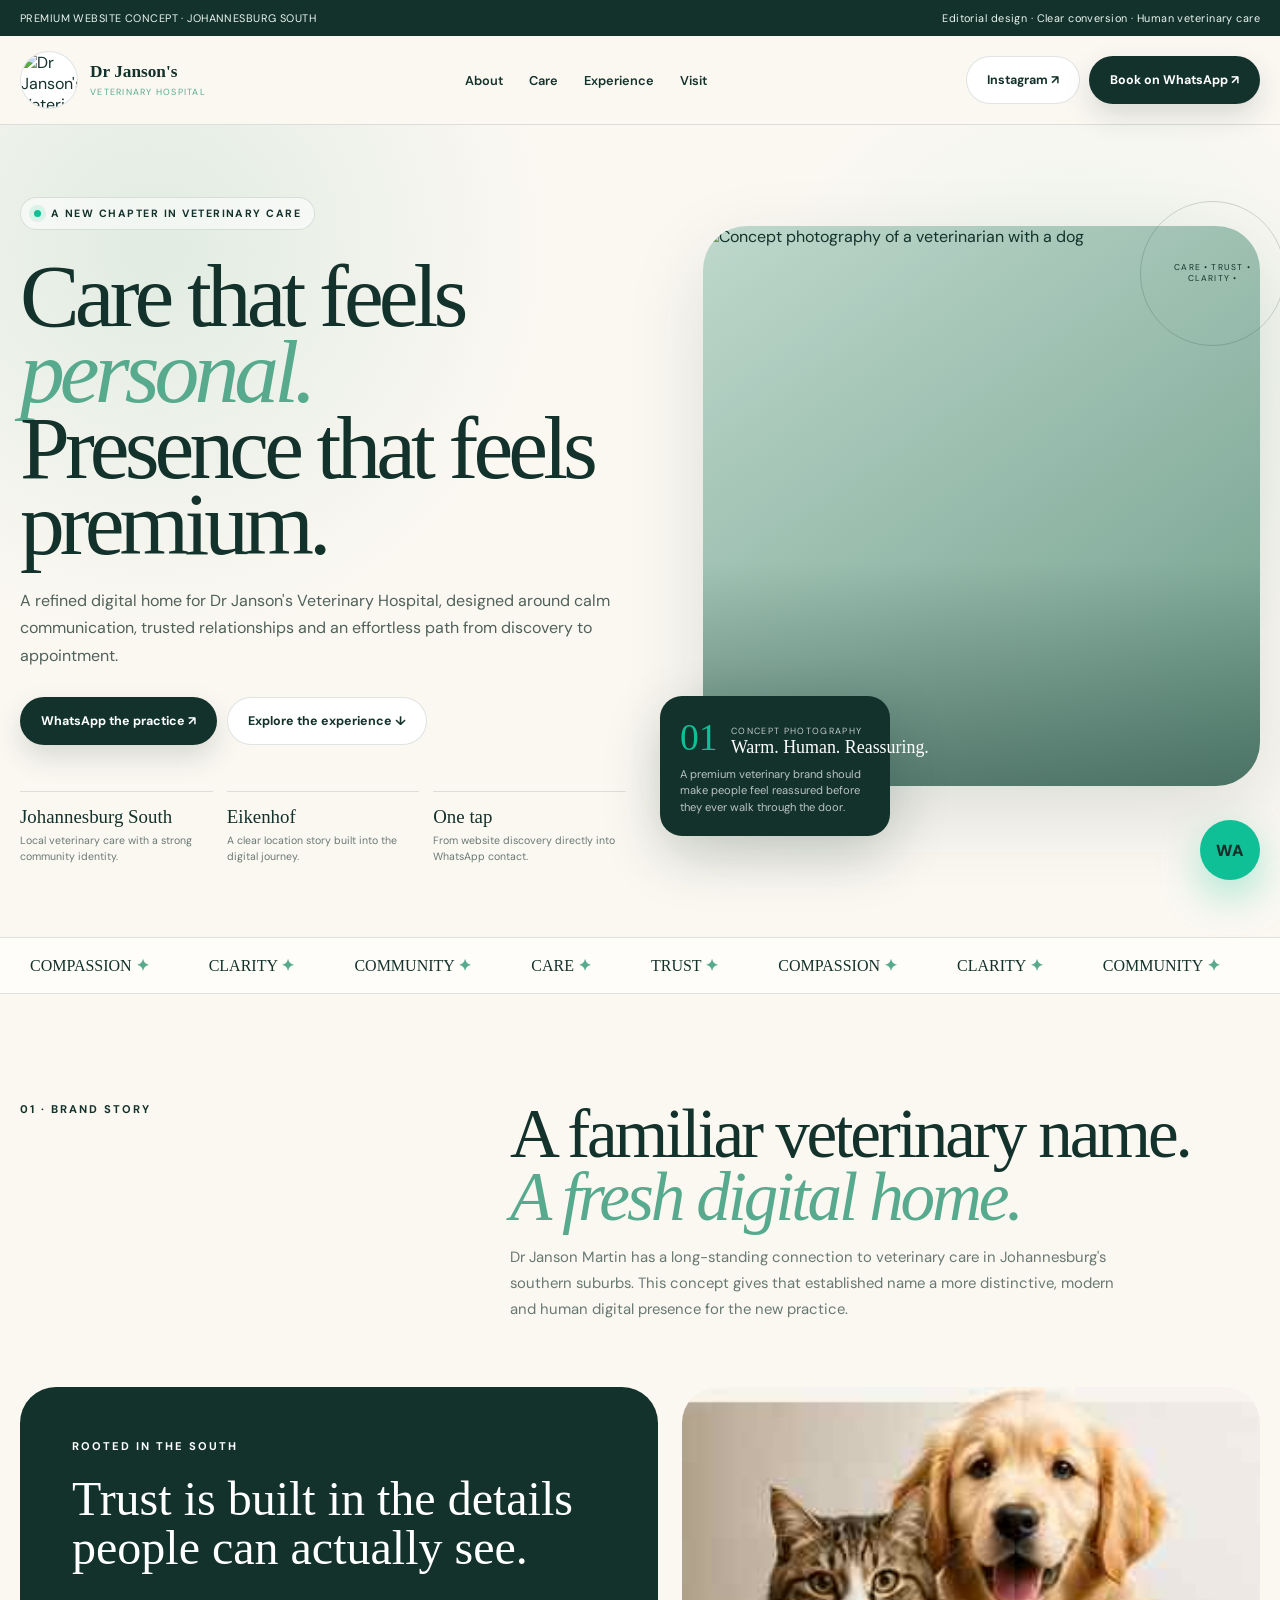
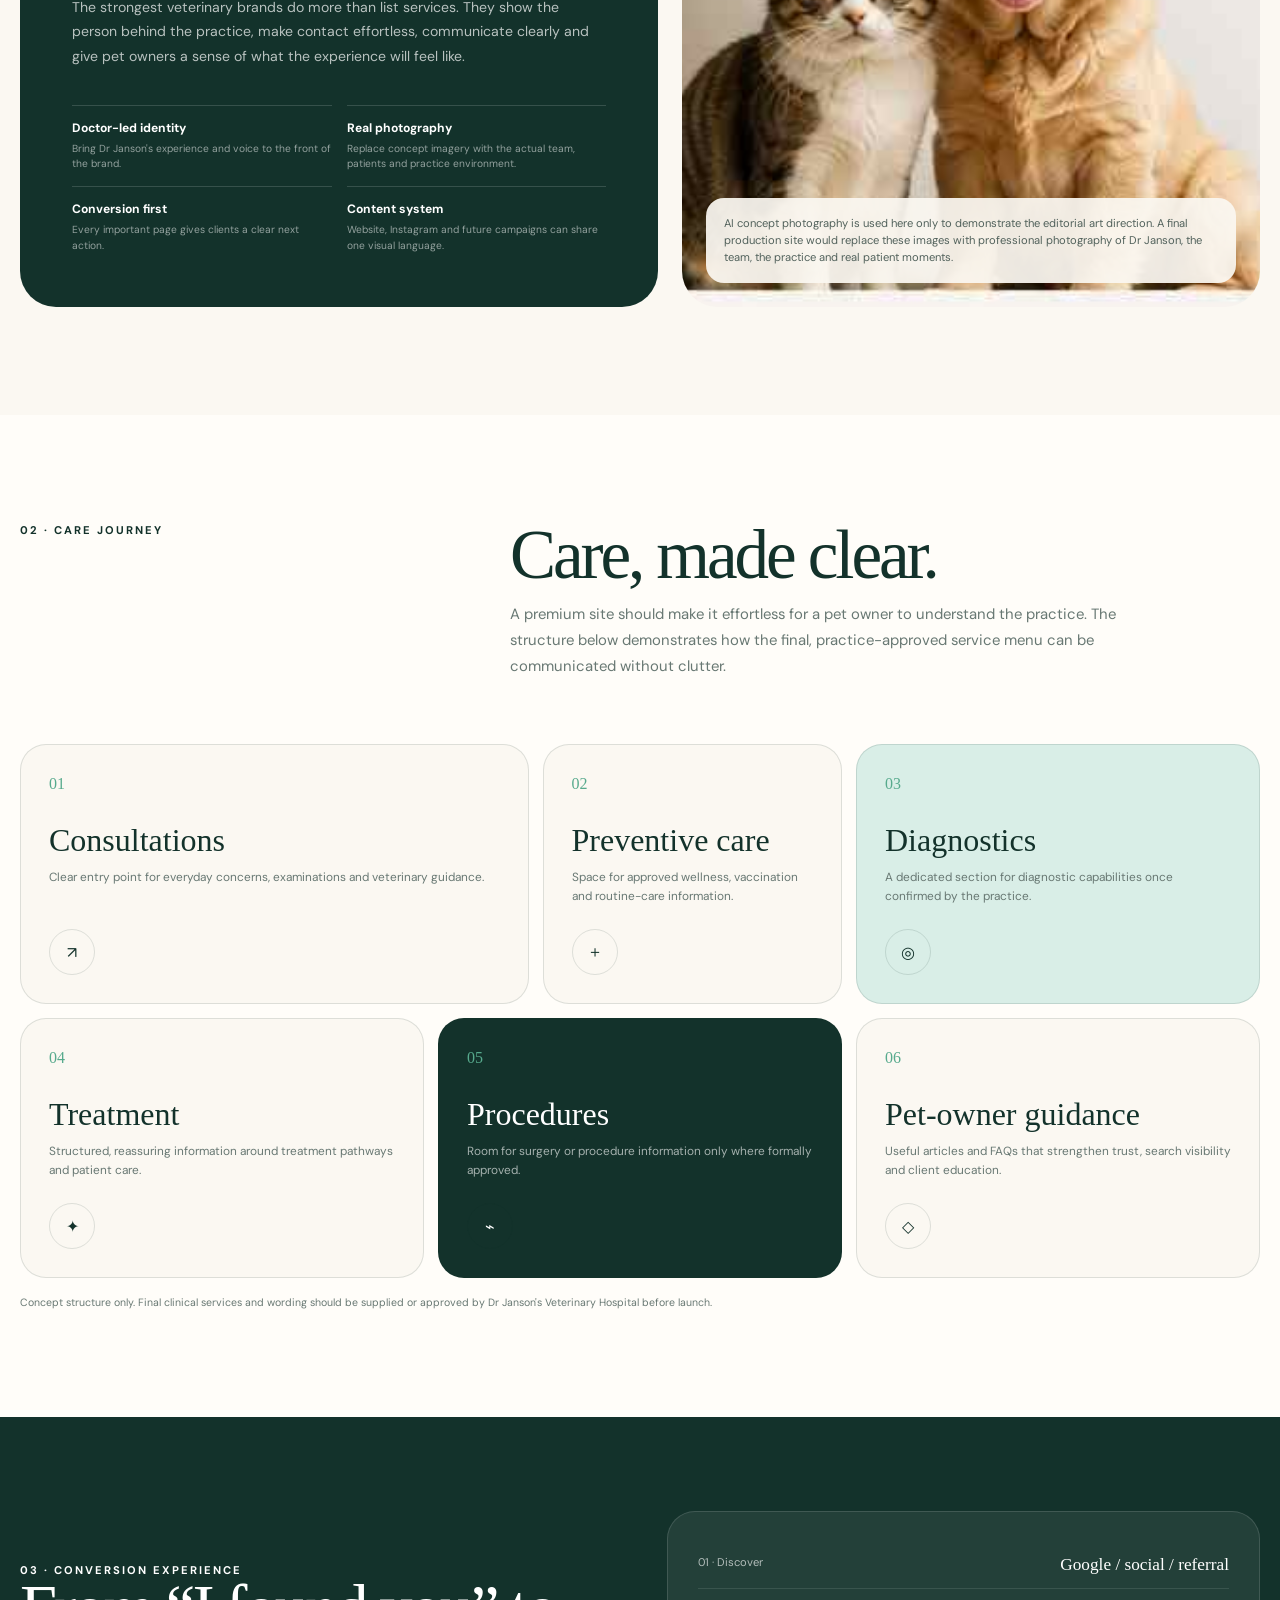
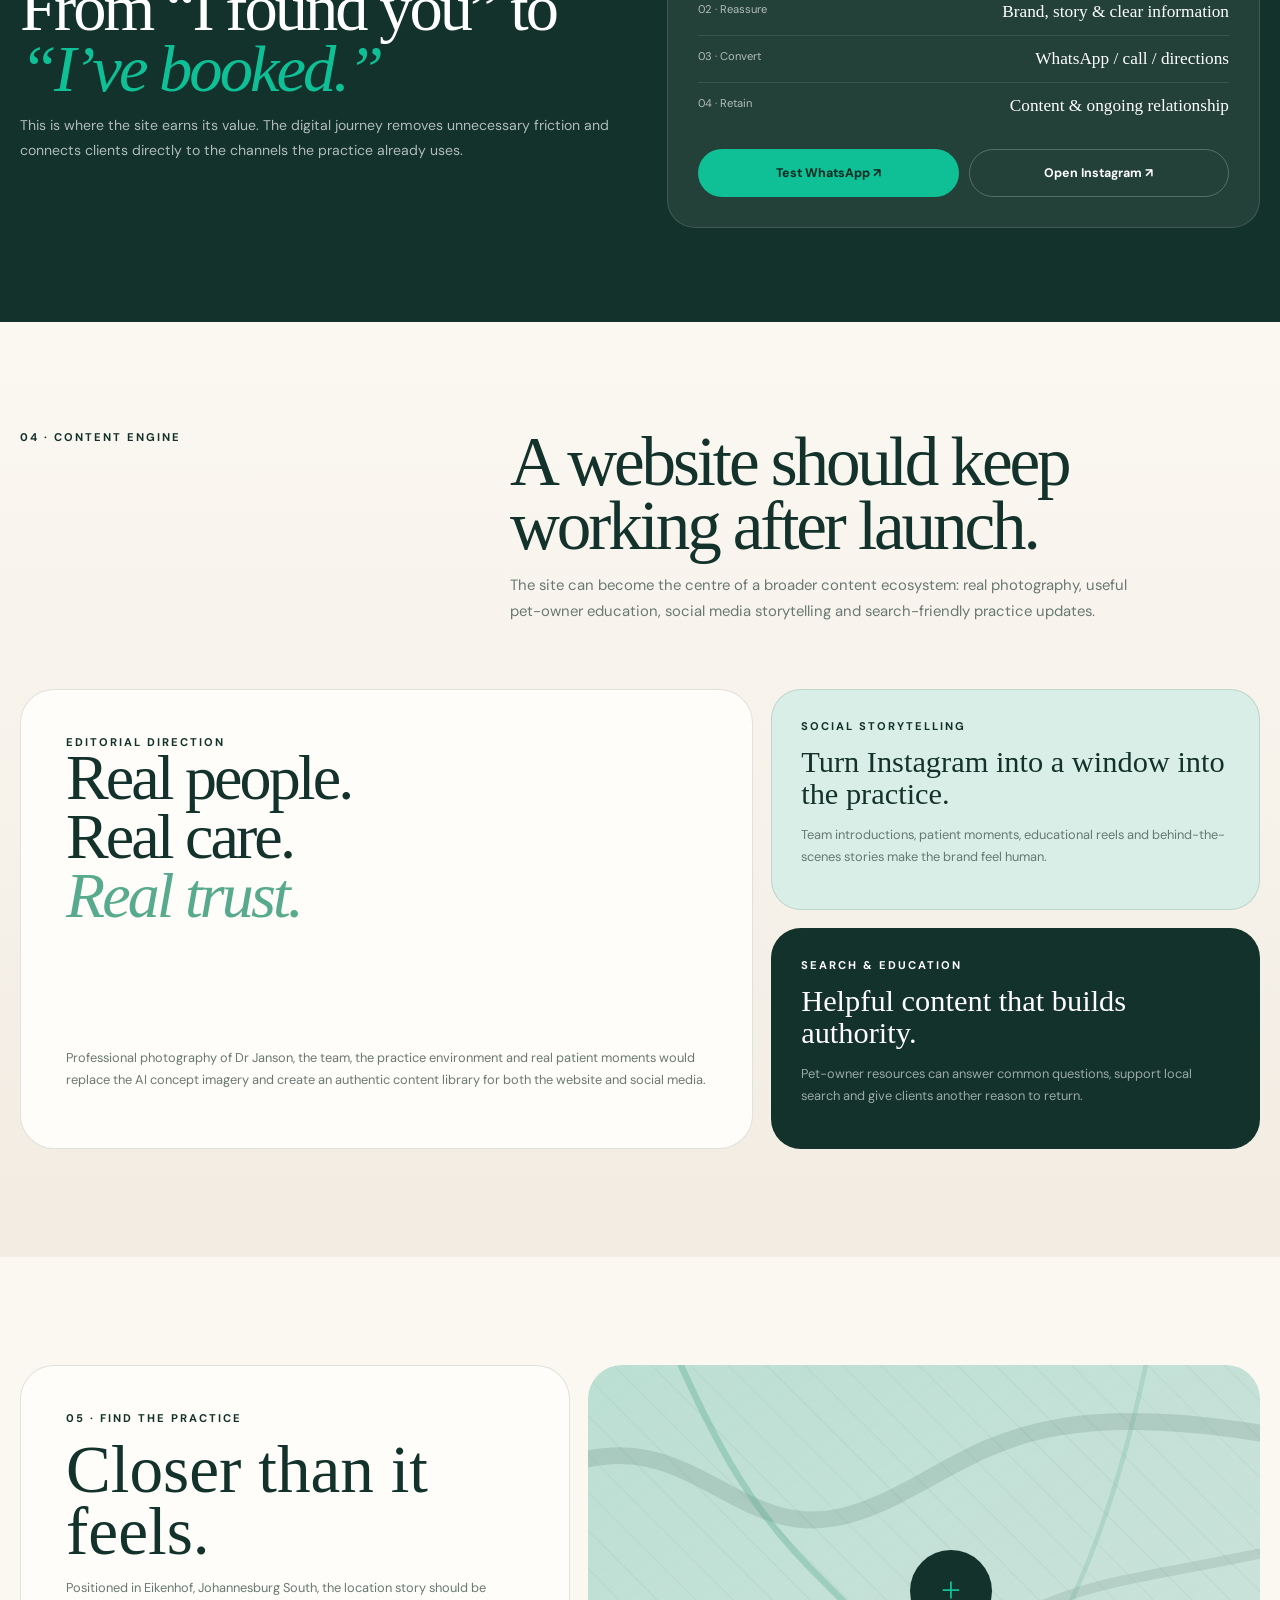
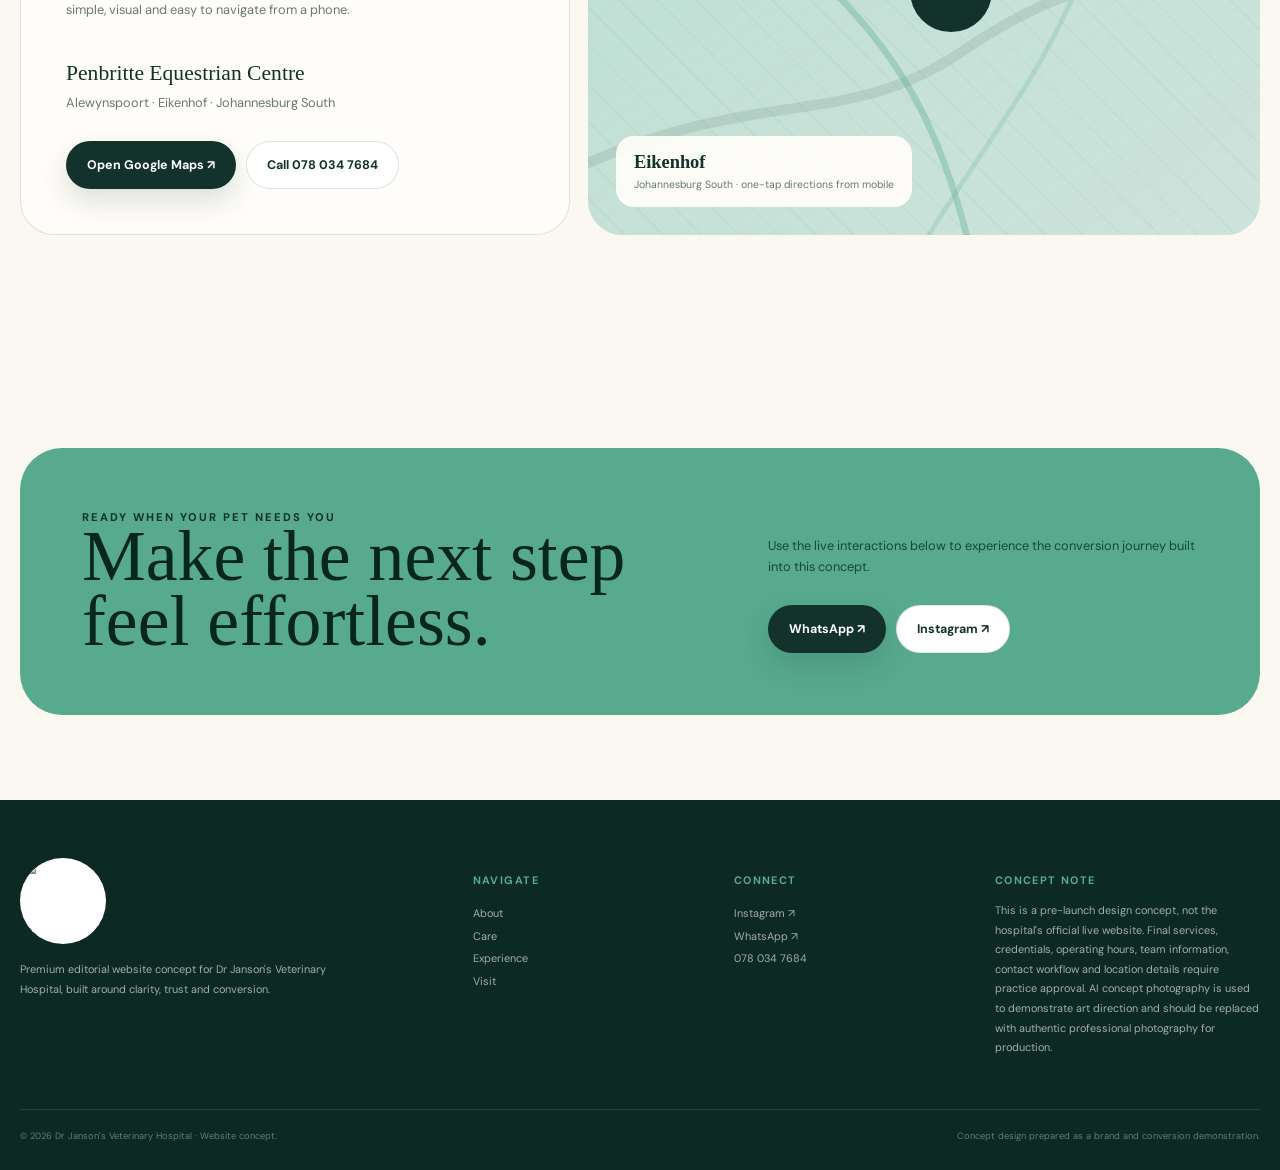
==== commit cb76bd17: "Force fresh premium site assets and fix blank render" ====
--- a/index.html
+++ b/index.html
@@ -9,23 +9,274 @@
 <link rel="preconnect" href="https://fonts.googleapis.com">
 <link rel="preconnect" href="https://fonts.gstatic.com" crossorigin>
 <link href="https://fonts.googleapis.com/css2?family=DM+Sans:wght@400;500;600;700&family=Manrope:wght@400;500;600;700&family=Playfair+Display:ital,wght@0,500;0,600;1,500&display=swap" rel="stylesheet">
-<link rel="stylesheet" href="assets/style.css?v=2">
+<link rel="stylesheet" href="assets/style.css?v=5">
 </head>
 <body>
-<div class="topline"><div class="wrap"><span>PREMIUM WEBSITE CONCEPT · JOHANNESBURG SOUTH</span><span>Editorial design · Clear conversion · Human veterinary care</span></div></div>
-<header class="nav"><div class="wrap nav-in"><a class="brand" href="#top"><img class="logo" src="" data-asset="logo" alt="Dr Janson's Veterinary Hospital logo"><span class="brand-copy"><strong>Dr Janson's</strong><small>Veterinary Hospital</small></span></a><nav class="nav-links" aria-label="Main navigation"><a href="#about">About</a><a href="#care">Care</a><a href="#experience">Experience</a><a href="#visit">Visit</a></nav><div class="nav-actions"><a class="btn btn-light" target="_blank" rel="noopener" href="https://www.instagram.com/dr_jansons_veterinary_hospital/">Instagram ↗</a><a class="btn btn-dark" target="_blank" rel="noopener" href="https://wa.me/27780347684?text=Hi%20Dr%20Janson%27s%20Veterinary%20Hospital.%20I%27d%20like%20to%20enquire%20about%20an%20appointment%20for%20my%20pet.">Book on WhatsApp ↗</a><button class="menu" id="menuBtn" aria-label="Open menu">☰</button></div></div></header>
-<div class="mobile-panel" id="mobilePanel"><a href="#about">About the practice</a><a href="#care">Care journey</a><a href="#experience">Client experience</a><a href="#visit">Visit</a><a target="_blank" rel="noopener" href="https://www.instagram.com/dr_jansons_veterinary_hospital/">Instagram ↗</a><a target="_blank" rel="noopener" href="https://wa.me/27780347684?text=Hi%20Dr%20Janson%27s%20Veterinary%20Hospital.%20I%27d%20like%20to%20enquire%20about%20an%20appointment%20for%20my%20pet.">WhatsApp ↗</a></div>
+<div class="topline">
+  <div class="wrap">
+    <span>PREMIUM WEBSITE CONCEPT · JOHANNESBURG SOUTH</span>
+    <span>Editorial design · Clear conversion · Human veterinary care</span>
+  </div>
+</div>
+
+<header class="nav">
+  <div class="wrap nav-in">
+    <a class="brand" href="#top">
+      <img class="logo" src="" data-asset="logo" alt="Dr Janson's Veterinary Hospital logo">
+      <span class="brand-copy">
+        <strong>Dr Janson's</strong>
+        <small>Veterinary Hospital</small>
+      </span>
+    </a>
+    <nav class="nav-links" aria-label="Main navigation">
+      <a href="#about">About</a>
+      <a href="#care">Care</a>
+      <a href="#experience">Experience</a>
+      <a href="#visit">Visit</a>
+    </nav>
+    <div class="nav-actions">
+      <a class="btn btn-light" target="_blank" rel="noopener" href="https://www.instagram.com/dr_jansons_veterinary_hospital/">Instagram ↗</a>
+      <a class="btn btn-dark" target="_blank" rel="noopener" href="https://wa.me/27780347684?text=Hi%20Dr%20Janson%27s%20Veterinary%20Hospital.%20I%27d%20like%20to%20enquire%20about%20an%20appointment%20for%20my%20pet.">Book on WhatsApp ↗</a>
+      <button class="menu" id="menuBtn" aria-label="Open menu">☰</button>
+    </div>
+  </div>
+</header>
+
+<div class="mobile-panel" id="mobilePanel">
+  <a href="#about">About the practice</a>
+  <a href="#care">Care journey</a>
+  <a href="#experience">Client experience</a>
+  <a href="#visit">Visit</a>
+  <a target="_blank" rel="noopener" href="https://www.instagram.com/dr_jansons_veterinary_hospital/">Instagram ↗</a>
+  <a target="_blank" rel="noopener" href="https://wa.me/27780347684?text=Hi%20Dr%20Janson%27s%20Veterinary%20Hospital.%20I%27d%20like%20to%20enquire%20about%20an%20appointment%20for%20my%20pet.">WhatsApp ↗</a>
+</div>
+
 <main id="top">
-<section class="hero"><div class="wrap hero-grid"><div class="hero-copy reveal"><div class="hero-tag"><i></i> A new chapter in veterinary care</div><h1>Care that feels <em>personal.</em><br>Presence that feels premium.</h1><p class="hero-lead">A refined digital home for Dr Janson's Veterinary Hospital, designed around calm communication, trusted relationships and an effortless path from discovery to appointment.</p><div class="hero-actions"><a class="btn btn-dark" target="_blank" rel="noopener" href="https://wa.me/27780347684?text=Hi%20Dr%20Janson%27s%20Veterinary%20Hospital.%20I%27d%20like%20to%20enquire%20about%20an%20appointment%20for%20my%20pet.">WhatsApp the practice ↗</a><a class="btn btn-light" href="#care">Explore the experience ↓</a></div><div class="hero-meta"><div class="meta-item"><strong>Johannesburg South</strong><span>Local veterinary care with a strong community identity.</span></div><div class="meta-item"><strong>Eikenhof</strong><span>A clear location story built into the digital journey.</span></div><div class="meta-item"><strong>One tap</strong><span>From website discovery directly into WhatsApp contact.</span></div></div></div><div class="hero-visual reveal"><div class="photo-card"><img src="" data-asset="hero" alt="Concept photography of a veterinarian with a dog"><div class="photo-note"><small>Concept photography</small><strong>Warm. Human. Reassuring.</strong></div></div><div class="orbit"></div><div class="mini-card"><div class="n">01</div><p>A premium veterinary brand should make people feel reassured before they ever walk through the door.</p></div></div></div></section>
-<div class="marquee" aria-hidden="true"><div class="track"><span>COMPASSION <b>✦</b></span><span>CLARITY <b>✦</b></span><span>COMMUNITY <b>✦</b></span><span>CARE <b>✦</b></span><span>TRUST <b>✦</b></span><span>COMPASSION <b>✦</b></span><span>CLARITY <b>✦</b></span><span>COMMUNITY <b>✦</b></span><span>CARE <b>✦</b></span><span>TRUST <b>✦</b></span></div></div>
-<section class="section" id="about"><div class="wrap"><div class="section-head reveal"><div><div class="eyebrow">01 · Brand story</div></div><div><h2>A familiar veterinary name.<br><em style="color:var(--teal);font-weight:500">A fresh digital home.</em></h2><p>Dr Janson Martin has a long-standing connection to veterinary care in Johannesburg's southern suburbs. This concept gives that established name a more distinctive, modern and human digital presence for the new practice.</p></div></div><div class="about-grid"><article class="about-panel reveal"><div class="eyebrow" style="color:var(--teal-bright)">Rooted in the south</div><h3>Trust is built in the details people can actually see.</h3><p>The strongest veterinary brands do more than list services. They show the person behind the practice, make contact effortless, communicate clearly and give pet owners a sense of what the experience will feel like.</p><div class="about-points"><div class="point"><strong>Doctor-led identity</strong><span>Bring Dr Janson's experience and voice to the front of the brand.</span></div><div class="point"><strong>Real photography</strong><span>Replace concept imagery with the actual team, patients and practice environment.</span></div><div class="point"><strong>Conversion first</strong><span>Every important page gives clients a clear next action.</span></div><div class="point"><strong>Content system</strong><span>Website, Instagram and future campaigns can share one visual language.</span></div></div></article><figure class="pets-panel reveal" style="margin:0"><img src="" data-asset="pets" alt="Concept photography of a dog and cat"><figcaption class="caption">AI concept photography is used here only to demonstrate the editorial art direction. A final production site would replace these images with professional photography of Dr Janson, the team, the practice and real patient moments.</figcaption></figure></div></div></section>
-<section class="section services" id="care"><div class="wrap"><div class="section-head reveal"><div><div class="eyebrow">02 · Care journey</div></div><div><h2>Care, made clear.</h2><p>A premium site should make it effortless for a pet owner to understand the practice. The structure below demonstrates how the final, practice-approved service menu can be communicated without clutter.</p></div></div><div class="service-grid"><article class="service-card reveal"><div><span class="service-num">01</span><h3>Consultations</h3><p>Clear entry point for everyday concerns, examinations and veterinary guidance.</p></div><div class="service-icon">↗</div></article><article class="service-card reveal"><div><span class="service-num">02</span><h3>Preventive care</h3><p>Space for approved wellness, vaccination and routine-care information.</p></div><div class="service-icon">＋</div></article><article class="service-card reveal"><div><span class="service-num">03</span><h3>Diagnostics</h3><p>A dedicated section for diagnostic capabilities once confirmed by the practice.</p></div><div class="service-icon">◎</div></article><article class="service-card reveal"><div><span class="service-num">04</span><h3>Treatment</h3><p>Structured, reassuring information around treatment pathways and patient care.</p></div><div class="service-icon">✦</div></article><article class="service-card dark reveal"><div><span class="service-num">05</span><h3>Procedures</h3><p>Room for surgery or procedure information only where formally approved.</p></div><div class="service-icon">⌁</div></article><article class="service-card reveal"><div><span class="service-num">06</span><h3>Pet-owner guidance</h3><p>Useful articles and FAQs that strengthen trust, search visibility and client education.</p></div><div class="service-icon">◇</div></article></div><div class="concept-note">Concept structure only. Final clinical services and wording should be supplied or approved by Dr Janson's Veterinary Hospital before launch.</div></div></section>
-<section class="conversion" id="experience"><div class="wrap conversion-grid"><div class="reveal"><div class="eyebrow" style="color:var(--teal-bright)">03 · Conversion experience</div><h2>From “I found you” to <em>“I’ve booked.”</em></h2><p>This is where the site earns its value. The digital journey removes unnecessary friction and connects clients directly to the channels the practice already uses.</p></div><div class="conversion-card reveal"><div class="flow"><div class="flow-row"><span>01 · Discover</span><b>Google / social / referral</b></div><div class="flow-row"><span>02 · Reassure</span><b>Brand, story & clear information</b></div><div class="flow-row"><span>03 · Convert</span><b>WhatsApp / call / directions</b></div><div class="flow-row"><span>04 · Retain</span><b>Content & ongoing relationship</b></div></div><div class="live-actions"><a class="btn btn-mint" target="_blank" rel="noopener" href="https://wa.me/27780347684?text=Hi%20Dr%20Janson%27s%20Veterinary%20Hospital.%20I%27d%20like%20to%20enquire%20about%20an%20appointment%20for%20my%20pet.">Test WhatsApp ↗</a><a class="btn btn-outline-white" target="_blank" rel="noopener" href="https://www.instagram.com/dr_jansons_veterinary_hospital/">Open Instagram ↗</a></div></div></div></section>
-<section class="section journal"><div class="wrap"><div class="section-head reveal"><div><div class="eyebrow">04 · Content engine</div></div><div><h2>A website should keep working after launch.</h2><p>The site can become the centre of a broader content ecosystem: real photography, useful pet-owner education, social media storytelling and search-friendly practice updates.</p></div></div><div class="journal-grid"><article class="journal-feature reveal"><div><div class="eyebrow">Editorial direction</div><div class="big">Real people.<br>Real care.<br><em>Real trust.</em></div></div><p>Professional photography of Dr Janson, the team, the practice environment and real patient moments would replace the AI concept imagery and create an authentic content library for both the website and social media.</p></article><div class="journal-side"><article class="small-story reveal"><div class="eyebrow">Social storytelling</div><div><h3>Turn Instagram into a window into the practice.</h3><p>Team introductions, patient moments, educational reels and behind-the-scenes stories make the brand feel human.</p></div></article><article class="small-story reveal"><div class="eyebrow" style="color:var(--teal-bright)">Search & education</div><div><h3>Helpful content that builds authority.</h3><p>Pet-owner resources can answer common questions, support local search and give clients another reason to return.</p></div></article></div></div></div></section>
-<section class="section" id="visit"><div class="wrap"><div class="location-grid"><article class="location-card reveal"><div><div class="eyebrow">05 · Find the practice</div><h2>Closer than it feels.</h2><p>Positioned in Eikenhof, Johannesburg South, the location story should be simple, visual and easy to navigate from a phone.</p></div><div><strong class="serif" style="font-size:1.35rem;font-weight:500">Penbritte Equestrian Centre</strong><p style="margin-top:6px">Alewynspoort · Eikenhof · Johannesburg South</p><div class="hero-actions"><a class="btn btn-dark" target="_blank" rel="noopener" href="https://www.google.com/maps/search/?api=1&query=Penbritte+Equestrian+Centre+Eikenhof">Open Google Maps ↗</a><a class="btn btn-light" href="tel:+27780347684">Call 078 034 7684</a></div></div></article><div class="map-art reveal" aria-label="Stylised map concept"><svg viewBox="0 0 700 500" fill="none" aria-hidden="true"><path d="M-40 110C105 52 150 200 278 157C402 115 432 16 760 82" stroke="#13322B" stroke-opacity=".12" stroke-width="18"/><path d="M-22 430C170 340 265 390 390 305C510 223 552 236 752 191" stroke="#13322B" stroke-opacity=".10" stroke-width="11"/><path d="M82 -20C132 90 166 157 246 233C346 330 378 420 410 560" stroke="#57AA8D" stroke-opacity=".36" stroke-width="7"/><path d="M590 -20C560 130 520 242 456 345C402 430 350 500 322 560" stroke="#57AA8D" stroke-opacity=".22" stroke-width="5"/></svg><div class="map-pin"></div><div class="map-label"><strong>Eikenhof</strong><span>Johannesburg South · one-tap directions from mobile</span></div></div></div></div></section>
-<section class="final-cta"><div class="wrap"><div class="cta-card reveal"><div><div class="eyebrow">Ready when your pet needs you</div><h2>Make the next step feel effortless.</h2></div><div><p>Use the live interactions below to experience the conversion journey built into this concept.</p><div class="cta-actions"><a class="btn btn-dark" target="_blank" rel="noopener" href="https://wa.me/27780347684?text=Hi%20Dr%20Janson%27s%20Veterinary%20Hospital.%20I%27d%20like%20to%20enquire%20about%20an%20appointment%20for%20my%20pet.">WhatsApp ↗</a><a class="btn btn-light" target="_blank" rel="noopener" href="https://www.instagram.com/dr_jansons_veterinary_hospital/">Instagram ↗</a></div></div></div></div></section>
+<section class="hero">
+  <div class="wrap hero-grid">
+    <div class="hero-copy reveal">
+      <div class="hero-tag"><i></i> A new chapter in veterinary care</div>
+      <h1>Care that feels <em>personal.</em><br>Presence that feels premium.</h1>
+      <p class="hero-lead">A refined digital home for Dr Janson's Veterinary Hospital, designed around calm communication, trusted relationships and an effortless path from discovery to appointment.</p>
+      <div class="hero-actions">
+        <a class="btn btn-dark" target="_blank" rel="noopener" href="https://wa.me/27780347684?text=Hi%20Dr%20Janson%27s%20Veterinary%20Hospital.%20I%27d%20like%20to%20enquire%20about%20an%20appointment%20for%20my%20pet.">WhatsApp the practice ↗</a>
+        <a class="btn btn-light" href="#care">Explore the experience ↓</a>
+      </div>
+      <div class="hero-meta">
+        <div class="meta-item"><strong>Johannesburg South</strong><span>Local veterinary care with a strong community identity.</span></div>
+        <div class="meta-item"><strong>Eikenhof</strong><span>A clear location story built into the digital journey.</span></div>
+        <div class="meta-item"><strong>One tap</strong><span>From website discovery directly into WhatsApp contact.</span></div>
+      </div>
+    </div>
+    <div class="hero-visual reveal">
+      <div class="photo-card">
+        <img src="" data-asset="hero" alt="Concept photography of a veterinarian with a dog">
+        <div class="photo-note"><small>Concept photography</small><strong>Warm. Human. Reassuring.</strong></div>
+      </div>
+      <div class="orbit"></div>
+      <div class="mini-card">
+        <div class="n">01</div>
+        <p>A premium veterinary brand should make people feel reassured before they ever walk through the door.</p>
+      </div>
+    </div>
+  </div>
+</section>
+
+<div class="marquee" aria-hidden="true">
+  <div class="track">
+    <span>COMPASSION <b>✦</b></span><span>CLARITY <b>✦</b></span><span>COMMUNITY <b>✦</b></span><span>CARE <b>✦</b></span><span>TRUST <b>✦</b></span>
+    <span>COMPASSION <b>✦</b></span><span>CLARITY <b>✦</b></span><span>COMMUNITY <b>✦</b></span><span>CARE <b>✦</b></span><span>TRUST <b>✦</b></span>
+  </div>
+</div>
+
+<section class="section" id="about">
+  <div class="wrap">
+    <div class="section-head reveal">
+      <div><div class="eyebrow">01 · Brand story</div></div>
+      <div>
+        <h2>A familiar veterinary name.<br><em style="color:var(--teal);font-weight:500">A fresh digital home.</em></h2>
+        <p>Dr Janson Martin has a long-standing connection to veterinary care in Johannesburg's southern suburbs. This concept gives that established name a more distinctive, modern and human digital presence for the new practice.</p>
+      </div>
+    </div>
+    <div class="about-grid">
+      <article class="about-panel reveal">
+        <div class="eyebrow" style="color:var(--teal-bright)">Rooted in the south</div>
+        <h3>Trust is built in the details people can actually see.</h3>
+        <p>The strongest veterinary brands do more than list services. They show the person behind the practice, make contact effortless, communicate clearly and give pet owners a sense of what the experience will feel like.</p>
+        <div class="about-points">
+          <div class="point"><strong>Doctor-led identity</strong><span>Bring Dr Janson's experience and voice to the front of the brand.</span></div>
+          <div class="point"><strong>Real photography</strong><span>Replace concept imagery with the actual team, patients and practice environment.</span></div>
+          <div class="point"><strong>Conversion first</strong><span>Every important page gives clients a clear next action.</span></div>
+          <div class="point"><strong>Content system</strong><span>Website, Instagram and future campaigns can share one visual language.</span></div>
+        </div>
+      </article>
+      <figure class="pets-panel reveal" style="margin:0">
+        <img src="" data-asset="pets" alt="Concept photography of a dog and cat">
+        <figcaption class="caption">AI concept photography is used here only to demonstrate the editorial art direction. A final production site would replace these images with professional photography of Dr Janson, the team, the practice and real patient moments.</figcaption>
+      </figure>
+    </div>
+  </div>
+</section>
+
+<section class="section services" id="care">
+  <div class="wrap">
+    <div class="section-head reveal">
+      <div><div class="eyebrow">02 · Care journey</div></div>
+      <div>
+        <h2>Care, made clear.</h2>
+        <p>A premium site should make it effortless for a pet owner to understand the practice. The structure below demonstrates how the final, practice-approved service menu can be communicated without clutter.</p>
+      </div>
+    </div>
+    <div class="service-grid">
+      <article class="service-card reveal"><div><span class="service-num">01</span><h3>Consultations</h3><p>Clear entry point for everyday concerns, examinations and veterinary guidance.</p></div><div class="service-icon">↗</div></article>
+      <article class="service-card reveal"><div><span class="service-num">02</span><h3>Preventive care</h3><p>Space for approved wellness, vaccination and routine-care information.</p></div><div class="service-icon">＋</div></article>
+      <article class="service-card reveal"><div><span class="service-num">03</span><h3>Diagnostics</h3><p>A dedicated section for diagnostic capabilities once confirmed by the practice.</p></div><div class="service-icon">◎</div></article>
+      <article class="service-card reveal"><div><span class="service-num">04</span><h3>Treatment</h3><p>Structured, reassuring information around treatment pathways and patient care.</p></div><div class="service-icon">✦</div></article>
+      <article class="service-card dark reveal"><div><span class="service-num">05</span><h3>Procedures</h3><p>Room for surgery or procedure information only where formally approved.</p></div><div class="service-icon">⌁</div></article>
+      <article class="service-card reveal"><div><span class="service-num">06</span><h3>Pet-owner guidance</h3><p>Useful articles and FAQs that strengthen trust, search visibility and client education.</p></div><div class="service-icon">◇</div></article>
+    </div>
+    <div class="concept-note">Concept structure only. Final clinical services and wording should be supplied or approved by Dr Janson's Veterinary Hospital before launch.</div>
+  </div>
+</section>
+
+<section class="conversion" id="experience">
+  <div class="wrap conversion-grid">
+    <div class="reveal">
+      <div class="eyebrow" style="color:var(--teal-bright)">03 · Conversion experience</div>
+      <h2>From “I found you” to <em>“I’ve booked.”</em></h2>
+      <p>This is where the site earns its value. The digital journey removes unnecessary friction and connects clients directly to the channels the practice already uses.</p>
+    </div>
+    <div class="conversion-card reveal">
+      <div class="flow">
+        <div class="flow-row"><span>01 · Discover</span><b>Google / social / referral</b></div>
+        <div class="flow-row"><span>02 · Reassure</span><b>Brand, story & clear information</b></div>
+        <div class="flow-row"><span>03 · Convert</span><b>WhatsApp / call / directions</b></div>
+        <div class="flow-row"><span>04 · Retain</span><b>Content & ongoing relationship</b></div>
+      </div>
+      <div class="live-actions">
+        <a class="btn btn-mint" target="_blank" rel="noopener" href="https://wa.me/27780347684?text=Hi%20Dr%20Janson%27s%20Veterinary%20Hospital.%20I%27d%20like%20to%20enquire%20about%20an%20appointment%20for%20my%20pet.">Test WhatsApp ↗</a>
+        <a class="btn btn-outline-white" target="_blank" rel="noopener" href="https://www.instagram.com/dr_jansons_veterinary_hospital/">Open Instagram ↗</a>
+      </div>
+    </div>
+  </div>
+</section>
+
+<section class="section journal">
+  <div class="wrap">
+    <div class="section-head reveal">
+      <div><div class="eyebrow">04 · Content engine</div></div>
+      <div>
+        <h2>A website should keep working after launch.</h2>
+        <p>The site can become the centre of a broader content ecosystem: real photography, useful pet-owner education, social media storytelling and search-friendly practice updates.</p>
+      </div>
+    </div>
+    <div class="journal-grid">
+      <article class="journal-feature reveal">
+        <div>
+          <div class="eyebrow">Editorial direction</div>
+          <div class="big">Real people.<br>Real care.<br><em>Real trust.</em></div>
+        </div>
+        <p>Professional photography of Dr Janson, the team, the practice environment and real patient moments would replace the AI concept imagery and create an authentic content library for both the website and social media.</p>
+      </article>
+      <div class="journal-side">
+        <article class="small-story reveal">
+          <div class="eyebrow">Social storytelling</div>
+          <div><h3>Turn Instagram into a window into the practice.</h3><p>Team introductions, patient moments, educational reels and behind-the-scenes stories make the brand feel human.</p></div>
+        </article>
+        <article class="small-story reveal">
+          <div class="eyebrow" style="color:var(--teal-bright)">Search & education</div>
+          <div><h3>Helpful content that builds authority.</h3><p>Pet-owner resources can answer common questions, support local search and give clients another reason to return.</p></div>
+        </article>
+      </div>
+    </div>
+  </div>
+</section>
+
+<section class="section" id="visit">
+  <div class="wrap">
+    <div class="location-grid">
+      <article class="location-card reveal">
+        <div>
+          <div class="eyebrow">05 · Find the practice</div>
+          <h2>Closer than it feels.</h2>
+          <p>Positioned in Eikenhof, Johannesburg South, the location story should be simple, visual and easy to navigate from a phone.</p>
+        </div>
+        <div>
+          <strong class="serif" style="font-size:1.35rem;font-weight:500">Penbritte Equestrian Centre</strong>
+          <p style="margin-top:6px">Alewynspoort · Eikenhof · Johannesburg South</p>
+          <div class="hero-actions">
+            <a class="btn btn-dark" target="_blank" rel="noopener" href="https://www.google.com/maps/search/?api=1&query=Penbritte+Equestrian+Centre+Eikenhof">Open Google Maps ↗</a>
+            <a class="btn btn-light" href="tel:+27780347684">Call 078 034 7684</a>
+          </div>
+        </div>
+      </article>
+      <div class="map-art reveal" aria-label="Stylised map concept">
+        <svg viewBox="0 0 700 500" fill="none" aria-hidden="true">
+          <path d="M-40 110C105 52 150 200 278 157C402 115 432 16 760 82" stroke="#13322B" stroke-opacity=".12" stroke-width="18"/>
+          <path d="M-22 430C170 340 265 390 390 305C510 223 552 236 752 191" stroke="#13322B" stroke-opacity=".10" stroke-width="11"/>
+          <path d="M82 -20C132 90 166 157 246 233C346 330 378 420 410 560" stroke="#57AA8D" stroke-opacity=".36" stroke-width="7"/>
+          <path d="M590 -20C560 130 520 242 456 345C402 430 350 500 322 560" stroke="#57AA8D" stroke-opacity=".22" stroke-width="5"/>
+        </svg>
+        <div class="map-pin"></div>
+        <div class="map-label"><strong>Eikenhof</strong><span>Johannesburg South · one-tap directions from mobile</span></div>
+      </div>
+    </div>
+  </div>
+</section>
+
+<section class="final-cta">
+  <div class="wrap">
+    <div class="cta-card reveal">
+      <div>
+        <div class="eyebrow">Ready when your pet needs you</div>
+        <h2>Make the next step feel effortless.</h2>
+      </div>
+      <div>
+        <p>Use the live interactions below to experience the conversion journey built into this concept.</p>
+        <div class="cta-actions">
+          <a class="btn btn-dark" target="_blank" rel="noopener" href="https://wa.me/27780347684?text=Hi%20Dr%20Janson%27s%20Veterinary%20Hospital.%20I%27d%20like%20to%20enquire%20about%20an%20appointment%20for%20my%20pet.">WhatsApp ↗</a>
+          <a class="btn btn-light" target="_blank" rel="noopener" href="https://www.instagram.com/dr_jansons_veterinary_hospital/">Instagram ↗</a>
+        </div>
+      </div>
+    </div>
+  </div>
+</section>
 </main>
-<footer class="footer"><div class="wrap"><div class="footer-grid"><div><img class="footer-logo" src="" data-asset="logo" alt="Dr Janson's Veterinary Hospital logo"><p style="max-width:330px;margin-top:16px">Premium editorial website concept for Dr Janson's Veterinary Hospital, built around clarity, trust and conversion.</p></div><div><h4>Navigate</h4><a href="#about">About</a><br><a href="#care">Care</a><br><a href="#experience">Experience</a><br><a href="#visit">Visit</a></div><div><h4>Connect</h4><a target="_blank" rel="noopener" href="https://www.instagram.com/dr_jansons_veterinary_hospital/">Instagram ↗</a><br><a target="_blank" rel="noopener" href="https://wa.me/27780347684">WhatsApp ↗</a><br><a href="tel:+27780347684">078 034 7684</a></div><div><h4>Concept note</h4><p>This is a pre-launch design concept, not the hospital's official live website. Final services, credentials, operating hours, team information, contact workflow and location details require practice approval. AI concept photography is used to demonstrate art direction and should be replaced with authentic professional photography for production.</p></div></div><div class="footer-bottom"><span>© <span id="year"></span> Dr Janson's Veterinary Hospital · Website concept.</span><span>Concept design prepared as a brand and conversion demonstration.</span></div></div></footer>
+
+<footer class="footer">
+  <div class="wrap">
+    <div class="footer-grid">
+      <div>
+        <img class="footer-logo" src="" data-asset="logo" alt="Dr Janson's Veterinary Hospital logo">
+        <p style="max-width:330px;margin-top:16px">Premium editorial website concept for Dr Janson's Veterinary Hospital, built around clarity, trust and conversion.</p>
+      </div>
+      <div>
+        <h4>Navigate</h4>
+        <a href="#about">About</a><br><a href="#care">Care</a><br><a href="#experience">Experience</a><br><a href="#visit">Visit</a>
+      </div>
+      <div>
+        <h4>Connect</h4>
+        <a target="_blank" rel="noopener" href="https://www.instagram.com/dr_jansons_veterinary_hospital/">Instagram ↗</a><br>
+        <a target="_blank" rel="noopener" href="https://wa.me/27780347684">WhatsApp ↗</a><br>
+        <a href="tel:+27780347684">078 034 7684</a>
+      </div>
+      <div>
+        <h4>Concept note</h4>
+        <p>This is a pre-launch design concept, not the hospital's official live website. Final services, credentials, operating hours, team information, contact workflow and location details require practice approval. AI concept photography is used to demonstrate art direction and should be replaced with authentic professional photography for production.</p>
+      </div>
+    </div>
+    <div class="footer-bottom">
+      <span>© <span id="year"></span> Dr Janson's Veterinary Hospital · Website concept.</span>
+      <span>Concept design prepared as a brand and conversion demonstration.</span>
+    </div>
+  </div>
+</footer>
+
 <a class="float-wa" aria-label="WhatsApp Dr Janson's Veterinary Hospital" target="_blank" rel="noopener" href="https://wa.me/27780347684?text=Hi%20Dr%20Janson%27s%20Veterinary%20Hospital.%20I%27d%20like%20to%20enquire%20about%20an%20appointment%20for%20my%20pet.">WA</a>
-<script src="assets/logo.js"></script><script src="assets/hero.js"></script><script src="assets/pets.js"></script><script src="assets/app.js?v=2"></script>
-</body></html>+
+<script src="assets/logo.js"></script>
+<script src="assets/hero.js"></script>
+<script src="assets/pets.js"></script>
+<script src="assets/app.js?v=5"></script>
+</body>
+</html>
--- a/assets/style.css
+++ b/assets/style.css
@@ -1 +1 @@
-:root{--ink:#13322B;--ink-2:#1C4239;--teal:#57AA8D;--teal-bright:#0FBF96;--mint:#D9EEE7;--cream:#FBF8F2;--paper:#FFFDF9;--line:rgba(19,50,43,.13);--muted:#6F7B76;--shadow:0 26px 80px rgba(19,50,43,.12);--radius:28px;} *{box-sizing:border-box} html{scroll-behavior:smooth;background:var(--cream)} body{margin:0;color:var(--ink);background:var(--cream);font-family:"DM Sans",Arial,sans-serif;-webkit-font-smoothing:antialiased;overflow-x:hidden} a{color:inherit;text-decoration:none} button{font:inherit} img{display:block;max-width:100%} ::selection{background:var(--teal);color:white} .wrap{width:min(1240px,calc(100% - 40px));margin:auto} .serif{font-family:"Playfair Display",Georgia,serif} .eyebrow{font-size:.72rem;letter-spacing:.18em;text-transform:uppercase;font-weight:700} .topline{height:36px;background:var(--ink);color:#e9f4f0;display:flex;align-items:center;font-size:.69rem;letter-spacing:.04em} .topline .wrap{display:flex;justify-content:space-between;align-items:center;gap:20px} .topline span{opacity:.82} .nav{position:sticky;top:0;z-index:50;background:rgba(251,248,242,.92);backdrop-filter:blur(18px);border-bottom:1px solid var(--line)} .nav-in{height:88px;display:flex;align-items:center;justify-content:space-between;gap:24px} .brand{display:flex;align-items:center;gap:12px;min-width:260px} .logo{width:58px;height:58px;border-radius:50%;object-fit:cover;box-shadow:0 0 0 1px rgba(19,50,43,.08);background:white} .brand-copy strong{display:block;font-family:"Playfair Display",Georgia,serif;font-size:1.07rem;line-height:1.05;letter-spacing:.01em} .brand-copy small{display:block;margin-top:4px;font-size:.58rem;letter-spacing:.14em;text-transform:uppercase;color:var(--teal)} .nav-links{display:flex;align-items:center;gap:28px;font-size:.82rem;font-weight:600} .nav-links a{position:relative;padding:6px 0} .nav-links a:after{content:"";position:absolute;left:0;right:100%;bottom:0;height:1px;background:var(--ink);transition:.3s} .nav-links a:hover:after{right:0} .nav-actions{display:flex;gap:9px;align-items:center} .btn{min-height:48px;border-radius:999px;padding:0 20px;display:inline-flex;align-items:center;justify-content:center;gap:9px;font-size:.79rem;font-weight:700;border:1px solid transparent;transition:.25s;cursor:pointer} .btn:hover{transform:translateY(-2px)} .btn-dark{background:var(--ink);color:white;box-shadow:0 12px 30px rgba(19,50,43,.15)} .btn-dark:hover{background:var(--ink-2)} .btn-light{border-color:var(--line);background:rgba(255,255,255,.7)} .menu{display:none;width:46px;height:46px;border:1px solid var(--line);background:white;border-radius:50%;align-items:center;justify-content:center} .hero{min-height:760px;display:grid;align-items:center;position:relative;overflow:hidden} .hero:before{content:"";position:absolute;inset:0;background:radial-gradient(circle at 13% 18%,rgba(87,170,141,.16),transparent 28%),radial-gradient(circle at 83% 28%,rgba(15,191,150,.08),transparent 26%);pointer-events:none} .hero-grid{display:grid;grid-template-columns:1.02fr .98fr;gap:52px;align-items:center;padding:72px 0 82px;position:relative;z-index:2} .hero-copy{position:relative} .hero-tag{display:inline-flex;align-items:center;gap:10px;border:1px solid var(--line);padding:9px 13px;border-radius:999px;background:rgba(255,255,255,.52);font-size:.68rem;text-transform:uppercase;letter-spacing:.14em;font-weight:700} .hero-tag i{width:7px;height:7px;background:var(--teal-bright);border-radius:50%;box-shadow:0 0 0 5px rgba(15,191,150,.11)} .hero h1{font-family:"Playfair Display",Georgia,serif;font-size:clamp(4.25rem,7vw,7.45rem);line-height:.84;letter-spacing:-.055em;font-weight:500;margin:28px 0 25px;max-width:800px} .hero h1 em{font-weight:500;color:var(--teal);font-style:italic} .hero-lead{font-size:1.03rem;line-height:1.7;color:#50615b;max-width:590px} .hero-actions{display:flex;flex-wrap:wrap;gap:10px;margin-top:28px} .hero-meta{display:grid;grid-template-columns:repeat(3,1fr);gap:14px;margin-top:48px;max-width:650px} .meta-item{padding-top:15px;border-top:1px solid var(--line)} .meta-item strong{display:block;font-family:"Playfair Display",Georgia,serif;font-size:1.25rem;font-weight:500} .meta-item span{display:block;margin-top:5px;color:var(--muted);font-size:.68rem;line-height:1.45} .hero-visual{position:relative;min-height:610px} .photo-card{position:absolute;inset:0 0 50px 25px;border-radius:44px;overflow:hidden;box-shadow:var(--shadow);background:#d9e7e0} .photo-card img{width:100%;height:100%;object-fit:cover;object-position:center} .photo-card:after{content:"";position:absolute;inset:0;background:linear-gradient(180deg,transparent 62%,rgba(19,50,43,.38))} .photo-note{position:absolute;left:28px;bottom:28px;z-index:2;color:white} .photo-note small{display:block;text-transform:uppercase;letter-spacing:.16em;font-size:.58rem;opacity:.72} .photo-note strong{font-family:"Playfair Display",Georgia,serif;font-size:1.1rem;font-weight:500} .orbit{position:absolute;width:152px;height:152px;border:1px solid rgba(19,50,43,.17);border-radius:50%;right:-28px;top:-30px;display:grid;place-items:center;animation:spin 18s linear infinite} .orbit:before{content:"CARE • TRUST • CLARITY • COMMUNITY •";font-size:.56rem;letter-spacing:.17em;color:var(--ink);width:112px;text-align:center;line-height:1.8} @keyframes spin{to{transform:rotate(360deg)}} .mini-card{position:absolute;left:-18px;bottom:0;width:230px;padding:20px;background:var(--ink);color:white;border-radius:22px;box-shadow:0 20px 55px rgba(19,50,43,.22)} .mini-card .n{font-family:"Playfair Display",Georgia,serif;font-size:2.4rem;color:var(--teal-bright);line-height:1} .mini-card p{font-size:.72rem;line-height:1.5;color:rgba(255,255,255,.72);margin:9px 0 0} .marquee{overflow:hidden;border-top:1px solid var(--line);border-bottom:1px solid var(--line);background:var(--paper)} .track{display:flex;width:max-content;animation:marquee 28s linear infinite} .track span{padding:18px 34px;font-family:"Playfair Display",Georgia,serif;font-size:1.05rem;white-space:nowrap} .track b{color:var(--teal);font-weight:500} @keyframes marquee{to{transform:translateX(-50%)}} .section{padding:112px 0} .section-head{display:grid;grid-template-columns:.75fr 1.25fr;gap:40px;align-items:start;margin-bottom:52px} .section-head h2{font-family:"Playfair Display",Georgia,serif;font-size:clamp(3.1rem,5.5vw,5.4rem);line-height:.92;letter-spacing:-.045em;font-weight:500;margin:0} .section-head p{font-size:.96rem;line-height:1.75;color:var(--muted);max-width:620px;margin:11px 0 0} .about-grid{display:grid;grid-template-columns:1.05fr .95fr;gap:24px;align-items:stretch} .about-panel{background:var(--ink);color:white;border-radius:36px;padding:54px;position:relative;overflow:hidden;min-height:520px} .about-panel:before{content:"J";position:absolute;right:-12px;bottom:-90px;font-family:"Playfair Display",Georgia,serif;font-size:26rem;line-height:1;color:rgba(255,255,255,.035)} .about-panel h3{font-family:"Playfair Display",Georgia,serif;font-size:3rem;line-height:1.02;font-weight:500;margin:22px 0} .about-panel p{color:rgba(255,255,255,.7);line-height:1.75;font-size:.9rem;max-width:580px} .about-points{display:grid;grid-template-columns:1fr 1fr;gap:15px;margin-top:38px} .point{padding:15px 0;border-top:1px solid rgba(255,255,255,.15)} .point strong{display:block;font-size:.77rem} .point span{display:block;font-size:.66rem;line-height:1.45;color:rgba(255,255,255,.54);margin-top:5px} .pets-panel{border-radius:36px;overflow:hidden;position:relative;background:#dfe9e4;min-height:520px} .pets-panel img{width:100%;height:100%;object-fit:cover} .pets-panel .caption{position:absolute;left:24px;right:24px;bottom:24px;background:rgba(251,248,242,.91);backdrop-filter:blur(12px);padding:17px 18px;border-radius:18px;font-size:.71rem;color:#52625c;line-height:1.5} .services{background:var(--paper)} .service-grid{display:grid;grid-template-columns:repeat(12,1fr);gap:14px} .service-card{border:1px solid var(--line);background:var(--cream);border-radius:26px;padding:28px;min-height:270px;display:flex;flex-direction:column;justify-content:space-between;transition:.3s;overflow:hidden;position:relative} .service-card:hover{transform:translateY(-6px);box-shadow:0 24px 65px rgba(19,50,43,.09);background:white} .service-card:nth-child(1){grid-column:span 5} .service-card:nth-child(2){grid-column:span 3} .service-card:nth-child(3){grid-column:span 4;background:var(--mint)} .service-card:nth-child(4){grid-column:span 4} .service-card:nth-child(5){grid-column:span 4;background:var(--ink);color:white} .service-card:nth-child(6){grid-column:span 4} .service-num{font-family:"Playfair Display",Georgia,serif;font-size:.9rem;color:var(--teal)} .service-card h3{font-family:"Playfair Display",Georgia,serif;font-size:2.15rem;line-height:1.02;font-weight:500;margin:34px 0 10px} .service-card p{font-size:.75rem;line-height:1.6;color:var(--muted);margin:0;max-width:360px} .service-card.dark p{color:rgba(255,255,255,.62)} .service-icon{width:46px;height:46px;border-radius:50%;border:1px solid var(--line);display:grid;place-items:center;font-size:1rem} .service-card.dark .service-icon{border-color:rgba(255,255,255,.18)} .concept-note{font-size:.68rem;color:var(--muted);margin-top:18px} .conversion{padding:96px 0;background:var(--ink);color:white;position:relative;overflow:hidden} .conversion:after{content:"BOOK";position:absolute;right:-25px;bottom:-90px;font-family:"Playfair Display",Georgia,serif;font-size:18rem;color:rgba(255,255,255,.025);line-height:1} .conversion-grid{display:grid;grid-template-columns:1fr 1fr;gap:56px;align-items:center;position:relative;z-index:2} .conversion h2{font-family:"Playfair Display",Georgia,serif;font-size:clamp(3.2rem,5.2vw,5.7rem);font-weight:500;line-height:.91;letter-spacing:-.045em;margin:0} .conversion h2 em{color:var(--teal-bright);font-style:italic;font-weight:500} .conversion p{color:rgba(255,255,255,.68);font-size:.9rem;line-height:1.75;max-width:540px} .conversion-card{background:rgba(255,255,255,.07);border:1px solid rgba(255,255,255,.12);padding:30px;border-radius:28px} .flow{display:grid;gap:10px} .flow-row{display:flex;align-items:center;justify-content:space-between;gap:14px;border-bottom:1px solid rgba(255,255,255,.1);padding:13px 0} .flow-row:last-child{border-bottom:0} .flow-row span{font-size:.72rem;color:rgba(255,255,255,.68)} .flow-row b{font-family:"Playfair Display",Georgia,serif;font-size:1.15rem;font-weight:500} .live-actions{display:grid;grid-template-columns:1fr 1fr;gap:10px;margin-top:20px} .live-actions .btn{min-height:54px} .btn-mint{background:var(--teal-bright);color:#062a20} .btn-outline-white{border-color:rgba(255,255,255,.22);color:white;background:transparent} .journal{background:linear-gradient(180deg,var(--cream),#f4eee4)} .journal-grid{display:grid;grid-template-columns:1.2fr .8fr;gap:18px} .journal-feature{background:var(--paper);border:1px solid var(--line);border-radius:34px;padding:46px;min-height:480px;display:flex;flex-direction:column;justify-content:space-between} .journal-feature .big{font-family:"Playfair Display",Georgia,serif;font-size:4.15rem;line-height:.9;font-weight:500;letter-spacing:-.045em;max-width:690px} .journal-feature .big em{color:var(--teal);font-style:italic;font-weight:500} .journal-feature p{color:var(--muted);line-height:1.7;font-size:.84rem;max-width:620px} .journal-side{display:grid;gap:18px} .small-story{border-radius:30px;border:1px solid var(--line);padding:30px;background:var(--mint);min-height:230px;display:flex;flex-direction:column;justify-content:space-between} .small-story:nth-child(2){background:var(--ink);color:white} .small-story h3{font-family:"Playfair Display",Georgia,serif;font-size:2rem;line-height:1.03;font-weight:500;margin:0} .small-story p{font-size:.72rem;line-height:1.55;color:var(--muted);margin:10px 0 0} .small-story:nth-child(2) p{color:rgba(255,255,255,.58)} .location-grid{display:grid;grid-template-columns:.9fr 1.1fr;gap:18px} .location-card{background:var(--paper);border:1px solid var(--line);border-radius:34px;padding:46px;min-height:480px;display:flex;flex-direction:column;justify-content:space-between} .location-card h2{font-family:"Playfair Display",Georgia,serif;font-size:4.4rem;line-height:.91;font-weight:500;letter-spacing:-.045em;margin:14px 0} .location-card p{color:var(--muted);font-size:.84rem;line-height:1.7} .map-art{border-radius:34px;overflow:hidden;min-height:480px;position:relative;background:linear-gradient(145deg,rgba(87,170,141,.2),rgba(19,50,43,.06)),repeating-linear-gradient(45deg,transparent 0 25px,rgba(19,50,43,.045) 26px 27px),var(--mint)} .map-art svg{position:absolute;width:100%;height:100%;inset:0} .map-pin{position:absolute;left:54%;top:48%;transform:translate(-50%,-50%);width:84px;height:84px;border-radius:50%;background:var(--ink);color:white;display:grid;place-items:center;box-shadow:0 14px 30px rgba(19,50,43,.2)} .map-pin:before{content:"+";font-family:Georgia,serif;font-size:2.2rem;color:var(--teal-bright)} .map-label{position:absolute;left:28px;bottom:28px;background:rgba(255,253,249,.92);backdrop-filter:blur(12px);border-radius:18px;padding:16px 18px;max-width:320px} .map-label strong{display:block;font-family:"Playfair Display",Georgia,serif;font-size:1.2rem} .map-label span{display:block;font-size:.68rem;color:var(--muted);margin-top:5px} .final-cta{padding:110px 0 90px} .cta-card{background:var(--teal);border-radius:42px;padding:65px;display:grid;grid-template-columns:1.2fr .8fr;gap:40px;align-items:end;position:relative;overflow:hidden} .cta-card:after{content:"";position:absolute;width:400px;height:400px;border:1px solid rgba(255,255,255,.2);border-radius:50%;right:-130px;top:-170px} .cta-card h2{font-family:"Playfair Display",Georgia,serif;font-size:clamp(3.3rem,5.7vw,6rem);line-height:.9;font-weight:500;letter-spacing:-.045em;margin:0;color:#07271e} .cta-card p{font-size:.82rem;line-height:1.65;color:#17473b;max-width:430px} .cta-actions{display:flex;flex-wrap:wrap;gap:9px;margin-top:20px} .footer{background:#0d2923;color:white;padding:60px 0 28px} .footer-grid{display:grid;grid-template-columns:1.4fr .75fr .75fr .9fr;gap:44px} .footer-logo{width:88px;height:88px;object-fit:cover;border-radius:50%;background:white} .footer h4{font-size:.72rem;letter-spacing:.13em;text-transform:uppercase;margin:0 0 17px;color:var(--teal)} .footer p,.footer a{font-size:.7rem;line-height:1.8;color:rgba(255,255,255,.62)} .footer a:hover{color:white} .footer-bottom{border-top:1px solid rgba(255,255,255,.1);margin-top:44px;padding-top:22px;display:flex;justify-content:space-between;gap:22px;font-size:.6rem;color:rgba(255,255,255,.38);line-height:1.6} .float-wa{position:fixed;right:20px;bottom:20px;z-index:70;width:60px;height:60px;border-radius:50%;background:var(--teal-bright);color:#063226;display:grid;place-items:center;font-weight:900;box-shadow:0 16px 42px rgba(15,191,150,.35);transition:.25s} .float-wa:hover{transform:scale(1.05) translateY(-2px)} .reveal{opacity:0;transform:translateY(20px);transition:.7s cubic-bezier(.2,.7,.2,1)} .reveal.show{opacity:1;transform:none} .mobile-panel{display:none} @media(max-width:1040px){.nav-links{display:none} .menu{display:flex} .nav-actions .btn-light{display:none} .hero-grid,.about-grid,.conversion-grid,.journal-grid,.location-grid,.cta-card{grid-template-columns:1fr} .hero{min-height:auto} .hero-grid{padding-top:54px} .hero-visual{min-height:620px} .section-head{grid-template-columns:1fr;gap:14px} .service-card:nth-child(n){grid-column:span 6} .conversion-grid{gap:32px} .footer-grid{grid-template-columns:1.3fr 1fr 1fr} .footer-grid>div:last-child{grid-column:1/-1} .mobile-panel{position:fixed;inset:124px 16px auto 16px;z-index:100;background:var(--paper);border:1px solid var(--line);border-radius:26px;padding:22px;box-shadow:var(--shadow)} .mobile-panel.open{display:grid;gap:8px} .mobile-panel a{padding:13px;border-bottom:1px solid var(--line);font-size:.82rem;font-weight:600} .mobile-panel a:last-child{border-bottom:0}} @media(max-width:700px){.wrap{width:min(100% - 26px,1240px)} .topline{height:auto;min-height:34px;padding:8px 0} .topline .wrap{justify-content:center} .topline span:nth-child(2){display:none} .nav-in{height:74px} .brand{min-width:auto} .logo{width:47px;height:47px} .brand-copy strong{font-size:.88rem} .brand-copy small{font-size:.49rem} .nav-actions .btn-dark{display:none} .hero-grid{padding:42px 0 65px;gap:30px} .hero h1{font-size:clamp(3.55rem,17vw,5.4rem)} .hero-lead{font-size:.9rem} .hero-meta{grid-template-columns:1fr;gap:8px;margin-top:35px} .hero-visual{min-height:500px} .photo-card{inset:0 0 42px 0;border-radius:30px} .orbit{width:105px;height:105px;right:-18px;top:-16px} .orbit:before{font-size:.45rem;width:80px} .mini-card{left:10px;width:205px;padding:17px} .section{padding:82px 0} .section-head{margin-bottom:34px} .section-head h2{font-size:3.2rem} .about-panel{padding:32px;border-radius:28px;min-height:auto} .about-panel h3{font-size:2.45rem} .about-points{grid-template-columns:1fr} .pets-panel{min-height:390px;border-radius:28px} .service-grid{gap:10px} .service-card:nth-child(n){grid-column:span 12;min-height:220px;border-radius:22px;padding:24px} .service-card h3{font-size:1.85rem} .conversion{padding:76px 0} .conversion h2{font-size:3.35rem} .live-actions{grid-template-columns:1fr} .journal-feature{padding:30px;min-height:390px} .journal-feature .big{font-size:3rem} .small-story{padding:26px} .location-card{padding:30px;min-height:auto} .location-card h2{font-size:3.2rem} .map-art{min-height:390px} .cta-card{padding:38px 28px;border-radius:30px} .cta-card h2{font-size:3.5rem} .footer-grid{grid-template-columns:1fr 1fr;gap:30px} .footer-grid>div:first-child,.footer-grid>div:last-child{grid-column:1/-1} .footer-bottom{flex-direction:column} .float-wa{width:54px;height:54px;right:14px;bottom:14px}} @media(prefers-reduced-motion:reduce){*{scroll-behavior:auto!important;animation:none!important;transition:none!important} .reveal{opacity:1;transform:none}}+:root{--ink:#13322B;--ink2:#1C4239;--teal:#57AA8D;--bright:#0FBF96;--mint:#D9EEE7;--cream:#FBF8F2;--paper:#FFFDF9;--muted:#687873;--line:rgba(19,50,43,.13);--shadow:0 28px 80px rgba(19,50,43,.13)}*{box-sizing:border-box}html{scroll-behavior:smooth;background:var(--cream)}body{margin:0;color:var(--ink);background:var(--cream);font-family:"DM Sans",Arial,sans-serif;-webkit-font-smoothing:antialiased;overflow-x:hidden}a{color:inherit;text-decoration:none}img{display:block;max-width:100%}.wrap{width:min(1240px,calc(100% - 40px));margin:auto}.serif{font-family:"Playfair Display",Georgia,serif}.eyebrow{font-size:.7rem;letter-spacing:.18em;text-transform:uppercase;font-weight:700}.topline{min-height:36px;background:var(--ink);color:#eaf5f0;display:flex;align-items:center;font-size:.68rem;letter-spacing:.04em}.topline .wrap{display:flex;justify-content:space-between;gap:20px}.nav{position:sticky;top:0;z-index:50;background:rgba(251,248,242,.95);backdrop-filter:blur(18px);border-bottom:1px solid var(--line)}.nav-in{height:88px;display:flex;align-items:center;justify-content:space-between;gap:22px}.brand{display:flex;align-items:center;gap:12px}.logo{width:58px;height:58px;border-radius:50%;object-fit:cover;background:white;border:1px solid var(--line)}.brand-copy strong{display:block;font-family:"Playfair Display",Georgia,serif;font-size:1.08rem}.brand-copy small{display:block;margin-top:4px;font-size:.56rem;letter-spacing:.14em;text-transform:uppercase;color:var(--teal)}.nav-links{display:flex;gap:26px;font-size:.8rem;font-weight:600}.nav-actions{display:flex;gap:9px;align-items:center}.btn{min-height:48px;border-radius:999px;padding:0 20px;display:inline-flex;align-items:center;justify-content:center;gap:8px;font-size:.78rem;font-weight:700;border:1px solid transparent;transition:.2s}.btn:hover{transform:translateY(-2px)}.btn-dark{background:var(--ink);color:white;box-shadow:0 12px 28px rgba(19,50,43,.15)}.btn-light{background:white;border-color:var(--line)}.btn-mint{background:var(--bright);color:#062a20}.btn-outline-white{border-color:rgba(255,255,255,.24);color:white}.menu{display:none;width:46px;height:46px;border:1px solid var(--line);background:white;border-radius:50%}.mobile-panel{display:none}.hero{position:relative;overflow:hidden}.hero:before{content:"";position:absolute;inset:0;background:radial-gradient(circle at 12% 15%,rgba(87,170,141,.16),transparent 30%),radial-gradient(circle at 84% 30%,rgba(15,191,150,.08),transparent 27%);pointer-events:none}.hero-grid{display:grid;grid-template-columns:1.02fr .98fr;gap:52px;align-items:center;min-height:760px;padding:72px 0;position:relative;z-index:1}.hero-tag{display:inline-flex;align-items:center;gap:10px;border:1px solid var(--line);padding:9px 13px;border-radius:999px;background:rgba(255,255,255,.55);font-size:.66rem;text-transform:uppercase;letter-spacing:.14em;font-weight:700}.hero-tag i{width:7px;height:7px;background:var(--bright);border-radius:50%;box-shadow:0 0 0 5px rgba(15,191,150,.11)}.hero h1{font-family:"Playfair Display",Georgia,serif;font-size:clamp(4.1rem,7vw,7.35rem);line-height:.85;letter-spacing:-.055em;font-weight:500;margin:28px 0 24px}.hero h1 em{color:var(--teal);font-weight:500}.hero-lead{font-size:1rem;line-height:1.72;color:#50615b;max-width:590px}.hero-actions,.cta-actions{display:flex;flex-wrap:wrap;gap:10px;margin-top:28px}.hero-meta{display:grid;grid-template-columns:repeat(3,1fr);gap:14px;margin-top:46px}.meta-item{padding-top:14px;border-top:1px solid var(--line)}.meta-item strong{display:block;font-family:"Playfair Display",Georgia,serif;font-size:1.18rem;font-weight:500}.meta-item span{display:block;font-size:.66rem;line-height:1.5;color:var(--muted);margin-top:5px}.hero-visual{position:relative;min-height:610px}.photo-card{position:absolute;inset:0 0 50px 25px;border-radius:44px;overflow:hidden;background:linear-gradient(145deg,#bed8cc,#6f9d8b);box-shadow:var(--shadow)}.photo-card img{width:100%;height:100%;object-fit:cover}.photo-card:after{content:"";position:absolute;inset:0;background:linear-gradient(180deg,transparent 60%,rgba(19,50,43,.4))}.photo-note{position:absolute;left:28px;bottom:28px;z-index:2;color:white}.photo-note small{display:block;font-size:.56rem;letter-spacing:.15em;text-transform:uppercase;opacity:.75}.photo-note strong{font-family:"Playfair Display",Georgia,serif;font-size:1.12rem;font-weight:500}.orbit{position:absolute;width:145px;height:145px;border:1px solid rgba(19,50,43,.18);border-radius:50%;right:-25px;top:-25px}.orbit:before{content:"CARE • TRUST • CLARITY •";position:absolute;inset:0;display:grid;place-items:center;text-align:center;font-size:.53rem;letter-spacing:.14em;padding:25px}.mini-card{position:absolute;left:-18px;bottom:0;width:230px;background:var(--ink);color:white;border-radius:22px;padding:20px;box-shadow:0 20px 55px rgba(19,50,43,.22)}.mini-card .n{font-family:"Playfair Display",Georgia,serif;font-size:2.35rem;color:var(--bright)}.mini-card p{font-size:.7rem;line-height:1.5;color:rgba(255,255,255,.7);margin:7px 0 0}.marquee{overflow:hidden;border-block:1px solid var(--line);background:var(--paper)}.track{display:flex;width:max-content}.track span{padding:18px 30px;font-family:"Playfair Display",Georgia,serif;white-space:nowrap}.track b{color:var(--teal)}.section{padding:108px 0}.section-head{display:grid;grid-template-columns:.75fr 1.25fr;gap:40px;margin-bottom:50px}.section-head h2{font-family:"Playfair Display",Georgia,serif;font-size:clamp(3rem,5.4vw,5.3rem);line-height:.92;letter-spacing:-.045em;font-weight:500;margin:0}.section-head p{font-size:.93rem;line-height:1.75;color:var(--muted);max-width:630px}.about-grid{display:grid;grid-template-columns:1.05fr .95fr;gap:24px}.about-panel{background:var(--ink);color:white;border-radius:36px;padding:52px;min-height:520px;position:relative;overflow:hidden}.about-panel h3{font-family:"Playfair Display",Georgia,serif;font-size:3rem;line-height:1.02;font-weight:500;margin:22px 0}.about-panel p{color:rgba(255,255,255,.7);line-height:1.75;font-size:.88rem}.about-points{display:grid;grid-template-columns:1fr 1fr;gap:15px;margin-top:36px}.point{padding-top:14px;border-top:1px solid rgba(255,255,255,.15)}.point strong{display:block;font-size:.76rem}.point span{display:block;font-size:.64rem;line-height:1.5;color:rgba(255,255,255,.54);margin-top:5px}.pets-panel{border-radius:36px;overflow:hidden;position:relative;background:linear-gradient(145deg,#d5e7df,#8bb5a4);min-height:520px}.pets-panel img{width:100%;height:100%;object-fit:cover}.pets-panel .caption{position:absolute;left:24px;right:24px;bottom:24px;background:rgba(251,248,242,.93);padding:17px 18px;border-radius:18px;font-size:.7rem;line-height:1.5;color:#52625c}.services{background:var(--paper)}.service-grid{display:grid;grid-template-columns:repeat(12,1fr);gap:14px}.service-card{grid-column:span 4;border:1px solid var(--line);background:var(--cream);border-radius:26px;padding:28px;min-height:260px;display:flex;flex-direction:column;justify-content:space-between}.service-card:nth-child(1){grid-column:span 5}.service-card:nth-child(2){grid-column:span 3}.service-card:nth-child(3){background:var(--mint)}.service-card.dark{background:var(--ink);color:white}.service-num{font-family:"Playfair Display",Georgia,serif;color:var(--teal)}.service-card h3{font-family:"Playfair Display",Georgia,serif;font-size:2rem;line-height:1.05;font-weight:500;margin:30px 0 10px}.service-card p{font-size:.74rem;line-height:1.6;color:var(--muted);margin:0}.service-card.dark p{color:rgba(255,255,255,.62)}.service-icon{width:46px;height:46px;border:1px solid var(--line);border-radius:50%;display:grid;place-items:center}.concept-note{font-size:.66rem;color:var(--muted);margin-top:18px}.conversion{padding:94px 0;background:var(--ink);color:white}.conversion-grid{display:grid;grid-template-columns:1fr 1fr;gap:54px;align-items:center}.conversion h2{font-family:"Playfair Display",Georgia,serif;font-size:clamp(3.2rem,5.2vw,5.6rem);line-height:.92;letter-spacing:-.045em;font-weight:500;margin:0}.conversion h2 em{color:var(--bright)}.conversion p{font-size:.88rem;line-height:1.75;color:rgba(255,255,255,.67)}.conversion-card{background:rgba(255,255,255,.07);border:1px solid rgba(255,255,255,.13);padding:30px;border-radius:28px}.flow-row{display:flex;justify-content:space-between;gap:15px;padding:13px 0;border-bottom:1px solid rgba(255,255,255,.1)}.flow-row:last-child{border-bottom:0}.flow-row span{font-size:.7rem;color:rgba(255,255,255,.65)}.flow-row b{font-family:"Playfair Display",Georgia,serif;font-size:1.08rem;font-weight:500}.live-actions{display:grid;grid-template-columns:1fr 1fr;gap:10px;margin-top:20px}.journal{background:linear-gradient(180deg,var(--cream),#f2ece2)}.journal-grid{display:grid;grid-template-columns:1.2fr .8fr;gap:18px}.journal-feature{background:var(--paper);border:1px solid var(--line);border-radius:34px;padding:45px;min-height:460px;display:flex;flex-direction:column;justify-content:space-between}.journal-feature .big{font-family:"Playfair Display",Georgia,serif;font-size:4rem;line-height:.92;letter-spacing:-.045em}.journal-feature .big em{color:var(--teal)}.journal-feature p,.small-story p,.location-card p{font-size:.8rem;line-height:1.7;color:var(--muted)}.journal-side{display:grid;gap:18px}.small-story{border:1px solid var(--line);border-radius:30px;padding:29px;background:var(--mint);min-height:220px;display:flex;flex-direction:column;justify-content:space-between}.small-story:nth-child(2){background:var(--ink);color:white}.small-story:nth-child(2) p{color:rgba(255,255,255,.58)}.small-story h3{font-family:"Playfair Display",Georgia,serif;font-size:1.9rem;line-height:1.05;font-weight:500;margin:0}.location-grid{display:grid;grid-template-columns:.9fr 1.1fr;gap:18px}.location-card{background:var(--paper);border:1px solid var(--line);border-radius:34px;padding:45px;min-height:470px;display:flex;flex-direction:column;justify-content:space-between}.location-card h2{font-family:"Playfair Display",Georgia,serif;font-size:4.2rem;line-height:.92;font-weight:500;margin:14px 0}.map-art{min-height:470px;border-radius:34px;position:relative;overflow:hidden;background:linear-gradient(145deg,rgba(87,170,141,.22),rgba(19,50,43,.06)),repeating-linear-gradient(45deg,transparent 0 25px,rgba(19,50,43,.04) 26px 27px),var(--mint)}.map-art svg{position:absolute;inset:0;width:100%;height:100%}.map-pin{position:absolute;left:54%;top:48%;transform:translate(-50%,-50%);width:82px;height:82px;border-radius:50%;background:var(--ink)}.map-pin:before{content:"+";color:var(--bright);font:2.2rem Georgia;position:absolute;inset:0;display:grid;place-items:center}.map-label{position:absolute;left:28px;bottom:28px;background:rgba(255,253,249,.94);border-radius:18px;padding:16px 18px}.map-label strong{display:block;font-family:"Playfair Display",Georgia,serif;font-size:1.15rem}.map-label span{display:block;font-size:.65rem;color:var(--muted);margin-top:5px}.final-cta{padding:105px 0 85px}.cta-card{background:var(--teal);border-radius:42px;padding:62px;display:grid;grid-template-columns:1.2fr .8fr;gap:40px;align-items:end}.cta-card h2{font-family:"Playfair Display",Georgia,serif;font-size:clamp(3.3rem,5.6vw,5.9rem);line-height:.9;font-weight:500;margin:0;color:#07271e}.cta-card p{font-size:.8rem;line-height:1.65;color:#17473b}.footer{background:#0d2923;color:white;padding:58px 0 28px}.footer-grid{display:grid;grid-template-columns:1.4fr .75fr .75fr .9fr;gap:40px}.footer-logo{width:86px;height:86px;border-radius:50%;object-fit:cover;background:white}.footer h4{font-size:.68rem;letter-spacing:.13em;text-transform:uppercase;color:var(--teal)}.footer p,.footer a{font-size:.68rem;line-height:1.8;color:rgba(255,255,255,.62)}.footer-bottom{border-top:1px solid rgba(255,255,255,.1);margin-top:40px;padding-top:20px;display:flex;justify-content:space-between;gap:20px;font-size:.58rem;color:rgba(255,255,255,.38)}.float-wa{position:fixed;right:20px;bottom:20px;z-index:70;width:60px;height:60px;border-radius:50%;background:var(--bright);display:grid;place-items:center;font-weight:900;box-shadow:0 16px 42px rgba(15,191,150,.35)}.reveal,.reveal.show{opacity:1!important;transform:none!important;visibility:visible!important}@media(max-width:1040px){.nav-links{display:none}.menu{display:block}.nav-actions .btn-light{display:none}.hero-grid,.about-grid,.conversion-grid,.journal-grid,.location-grid,.cta-card{grid-template-columns:1fr}.hero-grid{min-height:auto}.hero-visual{min-height:590px}.section-head{grid-template-columns:1fr}.service-card,.service-card:nth-child(1),.service-card:nth-child(2){grid-column:span 6}.footer-grid{grid-template-columns:1fr 1fr 1fr}.footer-grid>div:last-child{grid-column:1/-1}.mobile-panel{position:fixed;inset:124px 16px auto;z-index:100;background:var(--paper);border:1px solid var(--line);border-radius:24px;padding:20px;box-shadow:var(--shadow)}.mobile-panel.open{display:grid}.mobile-panel a{padding:12px;border-bottom:1px solid var(--line)}}@media(max-width:700px){.wrap{width:min(100% - 26px,1240px)}.topline{padding:8px 0}.topline span:nth-child(2){display:none}.nav-in{height:74px}.logo{width:46px;height:46px}.brand-copy strong{font-size:.9rem}.brand-copy small{font-size:.48rem}.nav-actions .btn-dark{display:none}.hero-grid{padding:42px 0 65px;gap:28px}.hero h1{font-size:clamp(3.45rem,17vw,5.2rem)}.hero-meta{grid-template-columns:1fr}.hero-visual{min-height:490px}.photo-card{inset:0 0 40px;border-radius:30px}.orbit{width:104px;height:104px;right:-18px;top:-18px}.mini-card{left:10px;width:205px}.section{padding:80px 0}.section-head h2{font-size:3.1rem}.about-panel{padding:31px;min-height:auto}.about-panel h3{font-size:2.4rem}.about-points{grid-template-columns:1fr}.pets-panel{min-height:390px}.service-card,.service-card:nth-child(1),.service-card:nth-child(2){grid-column:span 12;min-height:210px}.live-actions{grid-template-columns:1fr}.journal-feature{padding:28px;min-height:380px}.journal-feature .big{font-size:2.9rem}.location-card{padding:29px;min-height:auto}.location-card h2{font-size:3.1rem}.map-art{min-height:380px}.cta-card{padding:36px 27px;border-radius:30px}.cta-card h2{font-size:3.4rem}.footer-grid{grid-template-columns:1fr 1fr}.footer-grid>div:first-child,.footer-grid>div:last-child{grid-column:1/-1}.footer-bottom{flex-direction:column}.float-wa{width:54px;height:54px;right:14px;bottom:14px}}
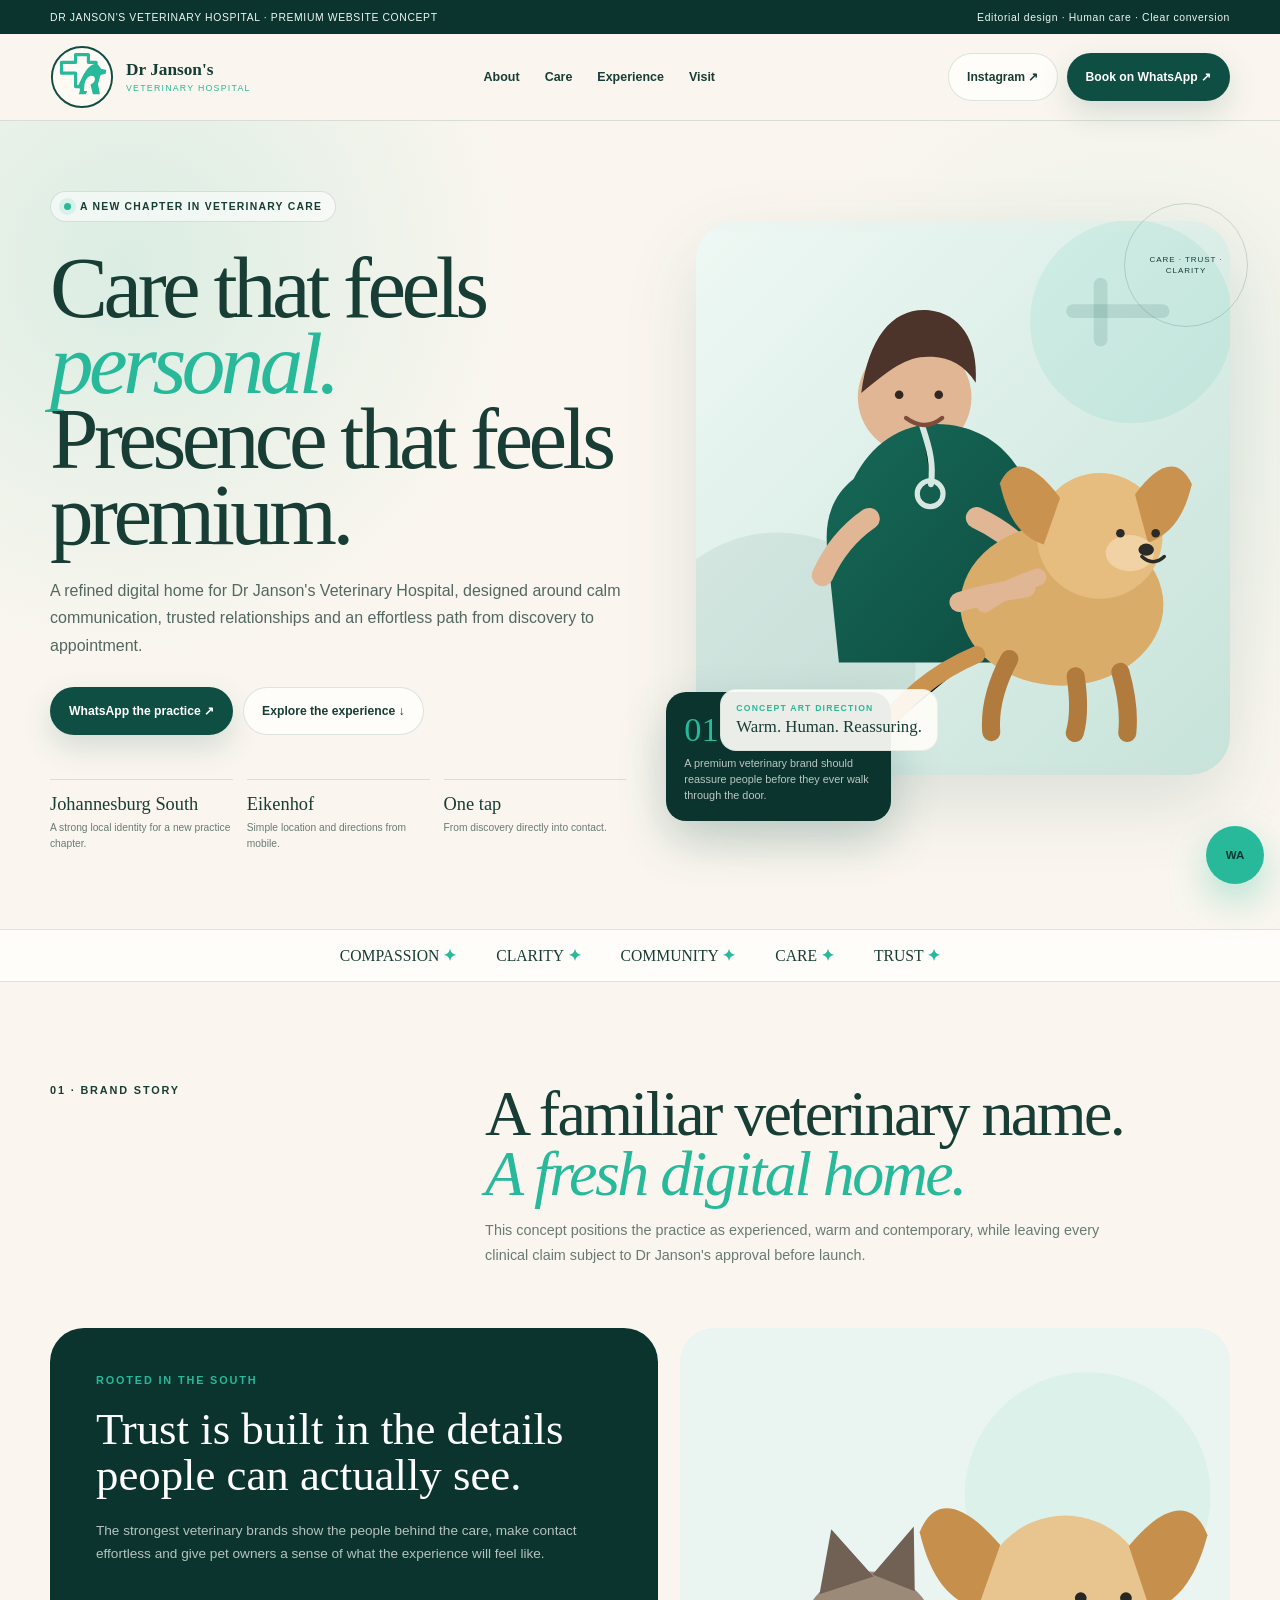
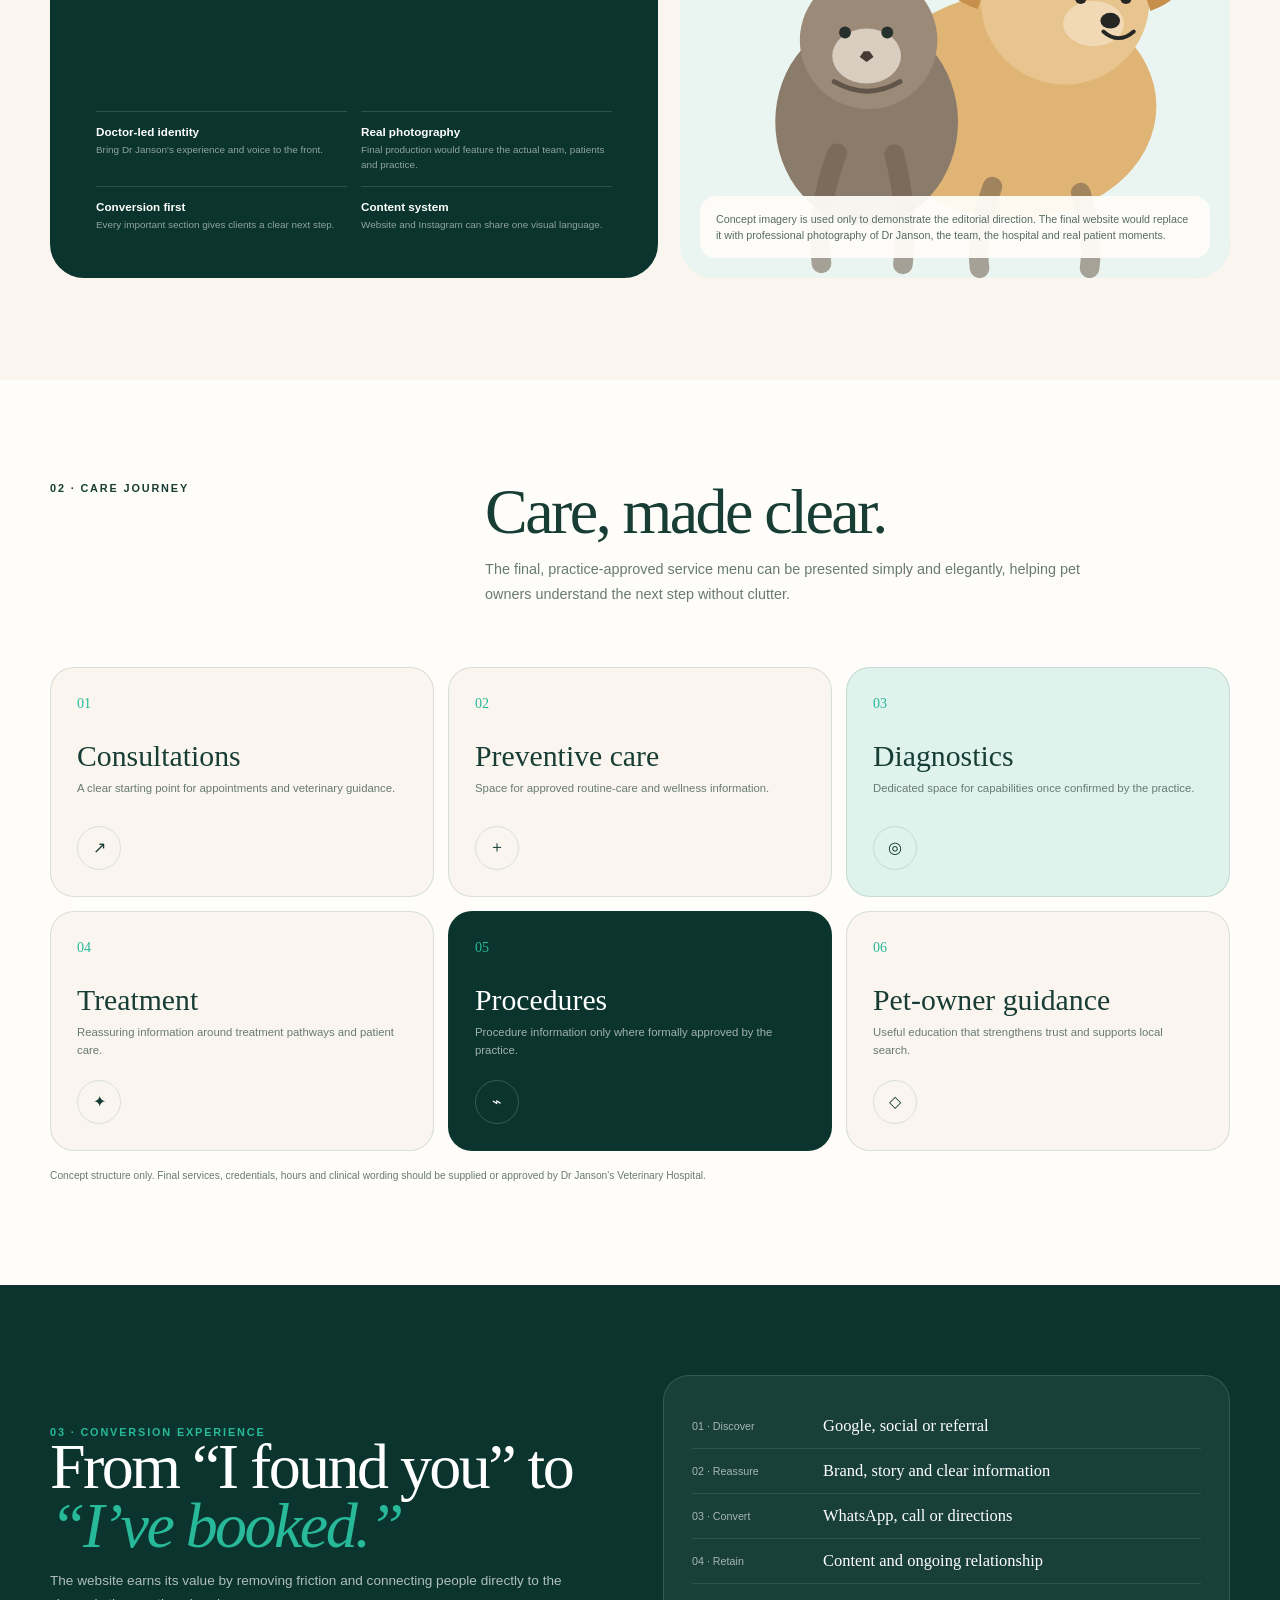
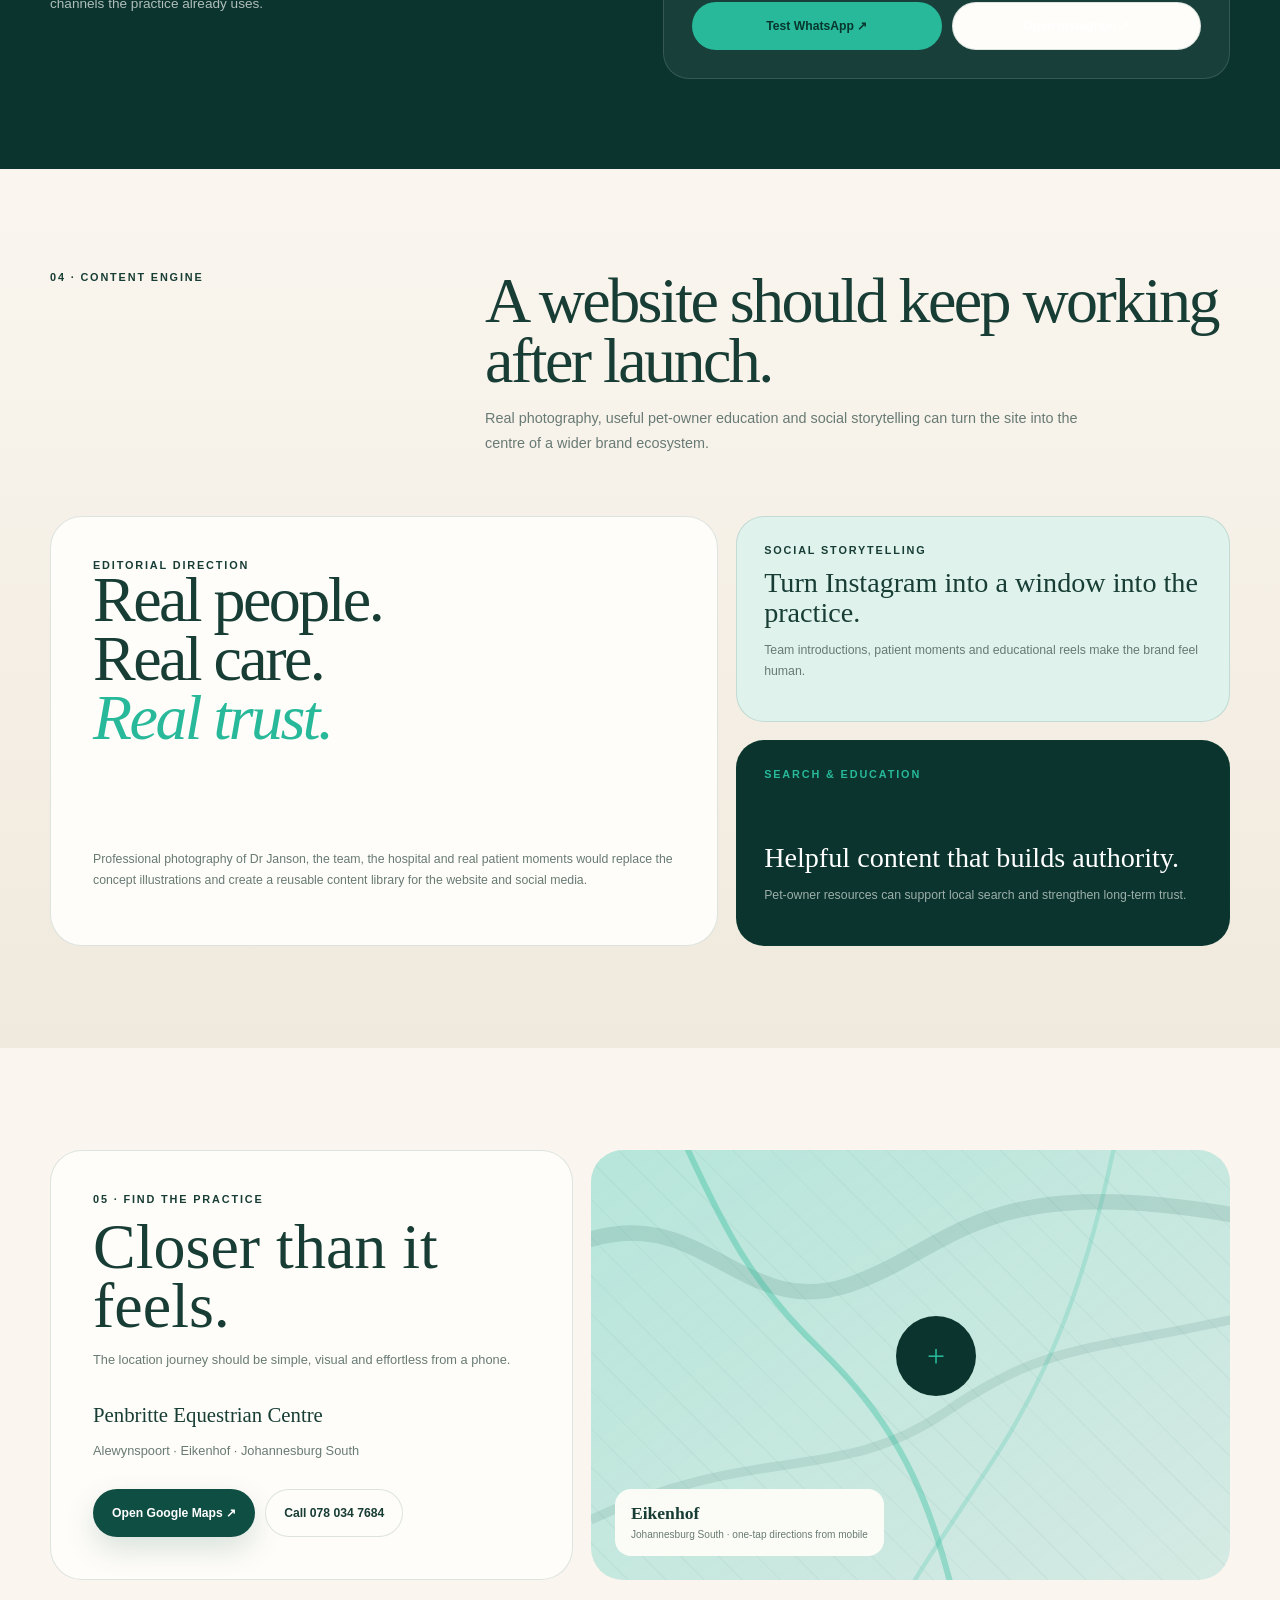
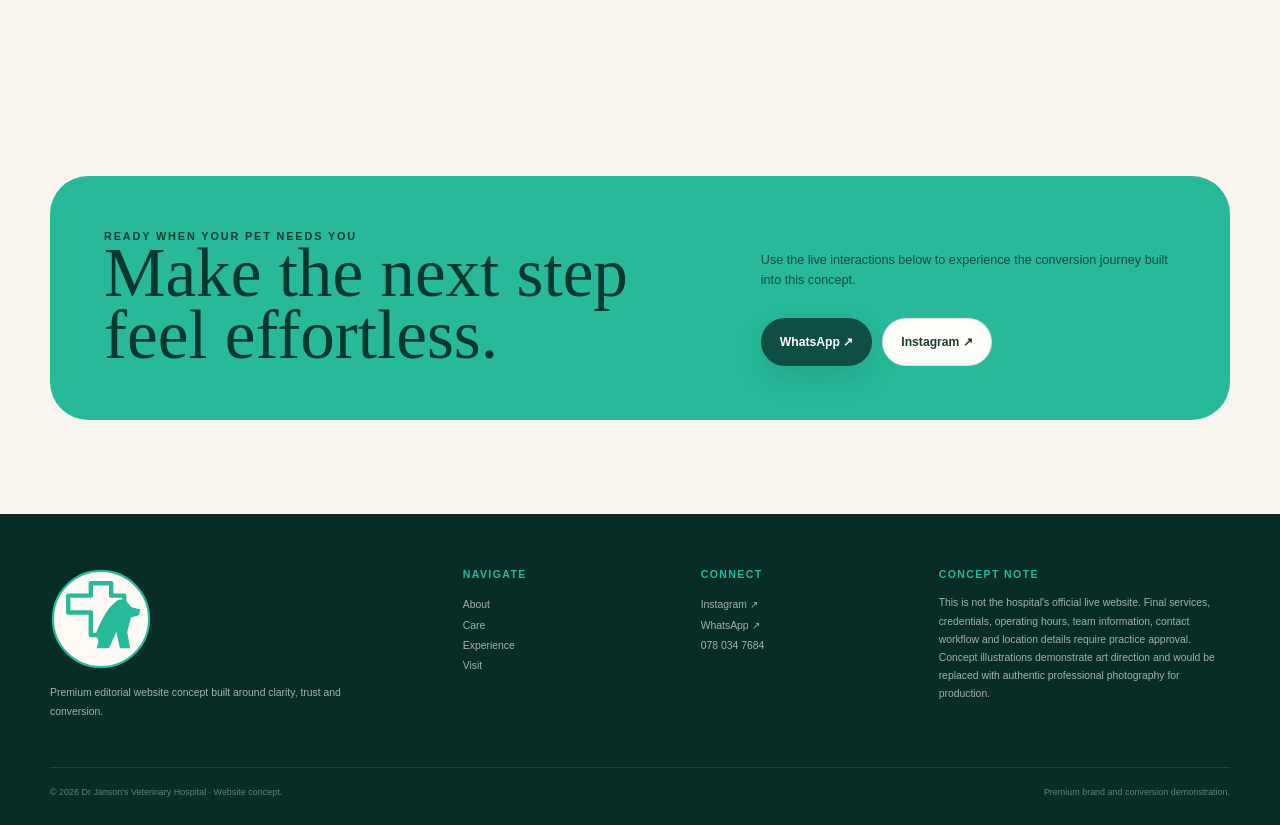
==== commit 1926c593: "Rebuild premium concept as clean self-contained responsive site" ====
--- a/index.html
+++ b/index.html
@@ -3,280 +3,33 @@
 <head>
 <meta charset="utf-8">
 <meta name="viewport" content="width=device-width, initial-scale=1, viewport-fit=cover">
-<meta name="theme-color" content="#13322B">
+<meta name="theme-color" content="#0f4e43">
 <title>Dr Janson's Veterinary Hospital — Premium Website Concept</title>
-<meta name="description" content="A premium editorial website concept for Dr Janson's Veterinary Hospital in Johannesburg South.">
-<link rel="preconnect" href="https://fonts.googleapis.com">
-<link rel="preconnect" href="https://fonts.gstatic.com" crossorigin>
-<link href="https://fonts.googleapis.com/css2?family=DM+Sans:wght@400;500;600;700&family=Manrope:wght@400;500;600;700&family=Playfair+Display:ital,wght@0,500;0,600;1,500&display=swap" rel="stylesheet">
-<link rel="stylesheet" href="assets/style.css?v=5">
+<meta name="description" content="Premium editorial website concept for Dr Janson's Veterinary Hospital.">
+<style>
+:root{--deep:#0f4e43;--deep2:#0a342d;--teal:#27b99a;--mint:#dff2ec;--cream:#faf6ef;--paper:#fffdf9;--ink:#173d35;--muted:#687a74;--line:rgba(15,78,67,.14);--shadow:0 28px 75px rgba(15,78,67,.13)}*{box-sizing:border-box}html{scroll-behavior:smooth}body{margin:0;background:var(--cream);color:var(--ink);font-family:Inter,-apple-system,BlinkMacSystemFont,"Segoe UI",Arial,sans-serif;-webkit-font-smoothing:antialiased;overflow-x:hidden}a{color:inherit;text-decoration:none}button{font:inherit}svg{display:block}.wrap{width:min(1180px,calc(100% - 36px));margin:auto}.serif{font-family:Georgia,"Times New Roman",serif}.eyebrow{font-size:.68rem;letter-spacing:.17em;text-transform:uppercase;font-weight:800}.topbar{background:var(--deep2);color:#eef7f4;font-size:.65rem;letter-spacing:.06em}.topbar .wrap{min-height:34px;display:flex;align-items:center;justify-content:space-between;gap:16px}.nav{position:sticky;top:0;z-index:40;background:rgba(250,246,239,.96);backdrop-filter:blur(14px);border-bottom:1px solid var(--line)}.navrow{min-height:86px;display:flex;align-items:center;justify-content:space-between;gap:22px}.brand{display:flex;align-items:center;gap:12px;min-width:0}.brandmark{width:64px;height:64px;flex:0 0 auto}.brandtext{min-width:0}.brandtext strong{display:block;font-family:Georgia,serif;font-size:1.08rem;line-height:1.02}.brandtext small{display:block;margin-top:5px;font-size:.55rem;letter-spacing:.14em;text-transform:uppercase;color:var(--teal);white-space:nowrap}.navlinks{display:flex;gap:25px;align-items:center;font-size:.78rem;font-weight:700}.navlinks a{white-space:nowrap}.navactions{display:flex;align-items:center;gap:9px}.btn{min-height:48px;border-radius:999px;padding:0 18px;display:inline-flex;align-items:center;justify-content:center;text-align:center;border:1px solid transparent;font-size:.76rem;line-height:1.2;font-weight:800;white-space:normal;max-width:100%;transition:.2s}.btn:hover{transform:translateY(-2px)}.btn-dark{background:var(--deep);color:white;box-shadow:0 12px 30px rgba(15,78,67,.16)}.btn-light{background:var(--paper);border-color:var(--line)}.btn-teal{background:var(--teal);color:#08362e}.menu{display:none;width:44px;height:44px;border-radius:50%;border:1px solid var(--line);background:white}.mobilemenu{display:none;position:fixed;z-index:70;left:14px;right:14px;top:112px;background:var(--paper);border:1px solid var(--line);border-radius:22px;padding:14px;box-shadow:var(--shadow)}.mobilemenu.open{display:grid}.mobilemenu a{padding:12px 10px;border-bottom:1px solid var(--line);font-size:.82rem}.mobilemenu a:last-child{border-bottom:0}
+.hero{position:relative;overflow:hidden}.hero:before{content:"";position:absolute;inset:0;background:radial-gradient(circle at 10% 18%,rgba(39,185,154,.15),transparent 30%),radial-gradient(circle at 88% 34%,rgba(39,185,154,.08),transparent 30%);pointer-events:none}.herogrid{min-height:720px;display:grid;grid-template-columns:1.02fr .98fr;gap:50px;align-items:center;padding:70px 0 78px;position:relative}.tag{display:inline-flex;align-items:center;gap:9px;border:1px solid var(--line);border-radius:999px;padding:9px 13px;background:rgba(255,255,255,.55);font-size:.65rem;letter-spacing:.12em;text-transform:uppercase;font-weight:800;max-width:100%}.tag i{width:7px;height:7px;border-radius:50%;background:var(--teal);box-shadow:0 0 0 5px rgba(39,185,154,.12);flex:0 0 auto}.hero h1{font-family:Georgia,"Times New Roman",serif;font-size:clamp(4rem,6.8vw,7rem);line-height:.87;letter-spacing:-.052em;font-weight:500;margin:28px 0 24px}.hero h1 em{color:var(--teal);font-weight:500}.lead{font-size:1rem;line-height:1.72;color:#536761;max-width:590px}.heroactions{display:flex;flex-wrap:wrap;gap:10px;margin-top:28px}.herometa{display:grid;grid-template-columns:repeat(3,1fr);gap:14px;margin-top:44px}.meta{border-top:1px solid var(--line);padding-top:14px;min-width:0}.meta strong{display:block;font-family:Georgia,serif;font-size:1.15rem;font-weight:500;overflow-wrap:anywhere}.meta span{display:block;margin-top:5px;font-size:.64rem;line-height:1.48;color:var(--muted)}.visual{position:relative;min-height:600px}.artcard{position:absolute;inset:0 0 46px 20px;border-radius:40px;overflow:hidden;background:linear-gradient(145deg,#edf6f2,#c9e2d9);box-shadow:var(--shadow)}.artcard svg{width:100%;height:100%}.artlabel{position:absolute;left:24px;bottom:24px;z-index:2;background:rgba(255,253,249,.92);border:1px solid rgba(15,78,67,.08);border-radius:16px;padding:13px 15px;max-width:250px}.artlabel small{display:block;font-size:.54rem;letter-spacing:.14em;text-transform:uppercase;color:var(--teal);font-weight:800}.artlabel strong{display:block;margin-top:4px;font-family:Georgia,serif;font-size:1.05rem;font-weight:500}.orbit{position:absolute;right:-18px;top:-18px;width:124px;height:124px;border-radius:50%;border:1px solid rgba(15,78,67,.18);display:grid;place-items:center;text-align:center;padding:20px;font-size:.5rem;letter-spacing:.12em;line-height:1.4}.floatcard{position:absolute;left:-10px;bottom:0;width:min(225px,72%);padding:18px;background:var(--deep2);color:white;border-radius:20px;box-shadow:0 20px 48px rgba(15,78,67,.23)}.floatcard b{display:block;font-family:Georgia,serif;font-size:2.15rem;color:var(--teal);font-weight:500}.floatcard p{font-size:.68rem;line-height:1.48;color:rgba(255,255,255,.72);margin:6px 0 0}
+.marquee{border-block:1px solid var(--line);background:var(--paper)}.marqueerow{display:flex;justify-content:center;flex-wrap:wrap}.marqueerow span{padding:16px 20px;font-family:Georgia,serif;font-size:.98rem;white-space:nowrap}.marqueerow b{color:var(--teal)}.section{padding:102px 0}.sectionhead{display:grid;grid-template-columns:.7fr 1.3fr;gap:34px;margin-bottom:46px}.sectionhead h2{font-family:Georgia,serif;font-size:clamp(3rem,5vw,4.9rem);line-height:.94;letter-spacing:-.04em;font-weight:500;margin:0}.sectionhead p{font-size:.9rem;line-height:1.72;color:var(--muted);max-width:630px}.storygrid{display:grid;grid-template-columns:1.05fr .95fr;gap:22px}.storycard{background:var(--deep2);color:white;border-radius:34px;padding:46px;min-height:500px;display:flex;flex-direction:column;justify-content:space-between}.storycard h3{font-family:Georgia,serif;font-size:2.8rem;line-height:1.03;font-weight:500;margin:20px 0}.storycard p{font-size:.85rem;line-height:1.72;color:rgba(255,255,255,.7);max-width:590px}.storypoints{display:grid;grid-template-columns:1fr 1fr;gap:14px;margin-top:30px}.point{border-top:1px solid rgba(255,255,255,.15);padding-top:13px}.point strong{display:block;font-size:.73rem}.point span{display:block;margin-top:5px;font-size:.62rem;line-height:1.45;color:rgba(255,255,255,.55)}.petart{border-radius:34px;overflow:hidden;min-height:500px;position:relative;background:linear-gradient(145deg,#eff7f4,#d5e9e2)}.petart svg{width:100%;height:100%}.caption{position:absolute;left:20px;right:20px;bottom:20px;background:rgba(255,253,249,.94);border-radius:16px;padding:15px 16px;font-size:.67rem;line-height:1.5;color:#586b64}.services{background:var(--paper)}.servicegrid{display:grid;grid-template-columns:repeat(3,1fr);gap:14px}.service{background:var(--cream);border:1px solid var(--line);border-radius:24px;padding:26px;min-height:230px;display:flex;flex-direction:column;justify-content:space-between;overflow:hidden}.service:nth-child(3){background:var(--mint)}.service:nth-child(5){background:var(--deep2);color:white}.service .num{font-family:Georgia,serif;color:var(--teal);font-size:.88rem}.service h3{font-family:Georgia,serif;font-size:1.86rem;line-height:1.05;font-weight:500;margin:28px 0 9px;overflow-wrap:anywhere}.service p{font-size:.71rem;line-height:1.58;color:var(--muted);margin:0}.service:nth-child(5) p{color:rgba(255,255,255,.62)}.icon{width:44px;height:44px;border-radius:50%;border:1px solid var(--line);display:grid;place-items:center;margin-top:20px}.service:nth-child(5) .icon{border-color:rgba(255,255,255,.18)}.note{margin-top:17px;font-size:.64rem;line-height:1.5;color:var(--muted)}
+.convert{background:var(--deep2);color:white;padding:90px 0}.convertgrid{display:grid;grid-template-columns:1fr 1fr;gap:46px;align-items:center}.convert h2{font-family:Georgia,serif;font-size:clamp(3rem,5vw,5.15rem);line-height:.92;letter-spacing:-.04em;font-weight:500;margin:0}.convert h2 em{color:var(--teal)}.convert p{font-size:.85rem;line-height:1.7;color:rgba(255,255,255,.68)}.flowcard{border:1px solid rgba(255,255,255,.13);background:rgba(255,255,255,.06);border-radius:26px;padding:28px;overflow:hidden}.flowrow{display:grid;grid-template-columns:115px 1fr;gap:16px;align-items:center;padding:12px 0;border-bottom:1px solid rgba(255,255,255,.1)}.flowrow:last-child{border-bottom:0}.flowrow span{font-size:.67rem;color:rgba(255,255,255,.62)}.flowrow b{font-family:Georgia,serif;font-size:1.03rem;font-weight:500;overflow-wrap:anywhere}.liveactions{display:grid;grid-template-columns:1fr 1fr;gap:10px;margin-top:18px}.content{background:linear-gradient(180deg,var(--cream),#f0e9dd)}.contentgrid{display:grid;grid-template-columns:1.15fr .85fr;gap:18px}.feature{background:var(--paper);border:1px solid var(--line);border-radius:32px;padding:42px;min-height:430px;display:flex;flex-direction:column;justify-content:space-between}.feature .big{font-family:Georgia,serif;font-size:clamp(3rem,5vw,4.3rem);line-height:.92;letter-spacing:-.04em}.feature .big em{color:var(--teal)}.feature p,.small p{font-size:.77rem;line-height:1.68;color:var(--muted)}.side{display:grid;gap:18px}.small{border:1px solid var(--line);border-radius:28px;padding:27px;background:var(--mint);min-height:205px;display:flex;flex-direction:column;justify-content:space-between;overflow:hidden}.small:last-child{background:var(--deep2);color:white}.small:last-child p{color:rgba(255,255,255,.6)}.small h3{font-family:Georgia,serif;font-size:1.76rem;line-height:1.06;font-weight:500;margin:0;overflow-wrap:anywhere}.visitgrid{display:grid;grid-template-columns:.9fr 1.1fr;gap:18px}.visitcard{background:var(--paper);border:1px solid var(--line);border-radius:32px;padding:42px;min-height:430px;display:flex;flex-direction:column;justify-content:space-between}.visitcard h2{font-family:Georgia,serif;font-size:4rem;line-height:.93;font-weight:500;margin:12px 0}.visitcard p{font-size:.8rem;line-height:1.65;color:var(--muted)}.map{min-height:430px;border-radius:32px;position:relative;overflow:hidden;background:linear-gradient(145deg,rgba(39,185,154,.22),rgba(15,78,67,.05)),repeating-linear-gradient(45deg,transparent 0 25px,rgba(15,78,67,.04) 26px 27px),var(--mint)}.map svg{position:absolute;inset:0;width:100%;height:100%}.pin{position:absolute;left:54%;top:48%;transform:translate(-50%,-50%);width:80px;height:80px;border-radius:50%;background:var(--deep2);display:grid;place-items:center;color:var(--teal);font:2rem Georgia}.maplabel{position:absolute;left:24px;bottom:24px;background:rgba(255,253,249,.95);border-radius:16px;padding:14px 16px;max-width:280px}.maplabel strong{display:block;font-family:Georgia,serif;font-size:1.1rem}.maplabel span{display:block;margin-top:4px;font-size:.63rem;line-height:1.4;color:var(--muted)}.final{padding:94px 0}.ctabox{background:var(--teal);border-radius:38px;padding:54px;display:grid;grid-template-columns:1.2fr .8fr;gap:34px;align-items:end}.ctabox h2{font-family:Georgia,serif;font-size:clamp(3.1rem,5.4vw,5.5rem);line-height:.9;font-weight:500;margin:0;color:#07382f}.ctabox p{font-size:.79rem;line-height:1.6;color:#174d42}.footer{background:#082d27;color:white;padding:54px 0 26px}.footergrid{display:grid;grid-template-columns:1.3fr .7fr .7fr 1fr;gap:34px}.footerlogo{width:102px}.footer h4{font-size:.66rem;letter-spacing:.13em;text-transform:uppercase;color:var(--teal);margin:0 0 14px}.footer p,.footer a{font-size:.65rem;line-height:1.75;color:rgba(255,255,255,.62)}.footerbottom{border-top:1px solid rgba(255,255,255,.1);margin-top:36px;padding-top:18px;display:flex;justify-content:space-between;gap:18px;font-size:.56rem;line-height:1.45;color:rgba(255,255,255,.38)}.wa{position:fixed;right:16px;bottom:16px;z-index:50;width:58px;height:58px;border-radius:50%;background:var(--teal);color:#07382f;display:grid;place-items:center;font-size:.72rem;font-weight:900;box-shadow:0 16px 38px rgba(39,185,154,.35)}
+@media(max-width:980px){.navlinks{display:none}.menu{display:block}.navactions .btn-light{display:none}.herogrid,.storygrid,.convertgrid,.contentgrid,.visitgrid,.ctabox{grid-template-columns:1fr}.herogrid{min-height:auto}.visual{min-height:550px}.sectionhead{grid-template-columns:1fr;gap:14px}.servicegrid{grid-template-columns:1fr 1fr}.footergrid{grid-template-columns:1fr 1fr 1fr}.footergrid>div:last-child{grid-column:1/-1}}
+@media(max-width:680px){.wrap{width:min(100% - 24px,1180px)}.topbar .wrap{justify-content:center;padding:8px 0}.topbar span:last-child{display:none}.navrow{min-height:72px;gap:9px}.brandmark{width:48px;height:48px}.brandtext strong{font-size:.88rem}.brandtext small{font-size:.47rem;letter-spacing:.09em}.navactions .btn-dark{display:none}.herogrid{padding:42px 0 58px;gap:28px}.hero h1{font-size:clamp(3.1rem,16vw,4.9rem)}.lead{font-size:.87rem}.heroactions{display:grid;grid-template-columns:1fr}.btn{width:100%;min-height:50px;padding:10px 16px}.herometa{grid-template-columns:1fr;gap:8px;margin-top:34px}.visual{min-height:470px}.artcard{inset:0 0 38px 0;border-radius:28px}.orbit{width:92px;height:92px;right:-8px;top:-8px;font-size:.42rem;padding:15px}.floatcard{left:10px;width:205px;padding:16px}.marqueerow{justify-content:flex-start;overflow:hidden;flex-wrap:nowrap}.marqueerow span{font-size:.86rem;padding:14px 15px}.section{padding:74px 0}.sectionhead h2{font-size:2.9rem}.storycard{padding:28px;border-radius:26px;min-height:auto}.storycard h3{font-size:2.22rem}.storypoints{grid-template-columns:1fr}.petart{min-height:360px;border-radius:26px}.servicegrid{grid-template-columns:1fr}.service{min-height:205px;padding:22px}.service h3{font-size:1.7rem}.convert{padding:70px 0}.convert h2{font-size:2.95rem}.flowcard{padding:22px}.flowrow{grid-template-columns:1fr;gap:4px}.flowrow b{font-size:1rem}.liveactions{grid-template-columns:1fr}.feature{padding:28px;min-height:350px}.feature .big{font-size:2.9rem}.small{padding:24px;min-height:185px}.visitcard{padding:28px;min-height:auto}.visitcard h2{font-size:2.9rem}.map{min-height:350px}.final{padding:72px 0}.ctabox{padding:33px 25px;border-radius:28px}.ctabox h2{font-size:3.1rem}.footergrid{grid-template-columns:1fr 1fr;gap:25px}.footergrid>div:first-child,.footergrid>div:last-child{grid-column:1/-1}.footerbottom{flex-direction:column}.wa{width:54px;height:54px;right:12px;bottom:12px}.mobilemenu{top:98px}}
+</style>
 </head>
 <body>
-<div class="topline">
-  <div class="wrap">
-    <span>PREMIUM WEBSITE CONCEPT · JOHANNESBURG SOUTH</span>
-    <span>Editorial design · Clear conversion · Human veterinary care</span>
-  </div>
-</div>
-
-<header class="nav">
-  <div class="wrap nav-in">
-    <a class="brand" href="#top">
-      <img class="logo" src="" data-asset="logo" alt="Dr Janson's Veterinary Hospital logo">
-      <span class="brand-copy">
-        <strong>Dr Janson's</strong>
-        <small>Veterinary Hospital</small>
-      </span>
-    </a>
-    <nav class="nav-links" aria-label="Main navigation">
-      <a href="#about">About</a>
-      <a href="#care">Care</a>
-      <a href="#experience">Experience</a>
-      <a href="#visit">Visit</a>
-    </nav>
-    <div class="nav-actions">
-      <a class="btn btn-light" target="_blank" rel="noopener" href="https://www.instagram.com/dr_jansons_veterinary_hospital/">Instagram ↗</a>
-      <a class="btn btn-dark" target="_blank" rel="noopener" href="https://wa.me/27780347684?text=Hi%20Dr%20Janson%27s%20Veterinary%20Hospital.%20I%27d%20like%20to%20enquire%20about%20an%20appointment%20for%20my%20pet.">Book on WhatsApp ↗</a>
-      <button class="menu" id="menuBtn" aria-label="Open menu">☰</button>
-    </div>
-  </div>
-</header>
-
-<div class="mobile-panel" id="mobilePanel">
-  <a href="#about">About the practice</a>
-  <a href="#care">Care journey</a>
-  <a href="#experience">Client experience</a>
-  <a href="#visit">Visit</a>
-  <a target="_blank" rel="noopener" href="https://www.instagram.com/dr_jansons_veterinary_hospital/">Instagram ↗</a>
-  <a target="_blank" rel="noopener" href="https://wa.me/27780347684?text=Hi%20Dr%20Janson%27s%20Veterinary%20Hospital.%20I%27d%20like%20to%20enquire%20about%20an%20appointment%20for%20my%20pet.">WhatsApp ↗</a>
-</div>
-
+<div class="topbar"><div class="wrap"><span>DR JANSON'S VETERINARY HOSPITAL · PREMIUM WEBSITE CONCEPT</span><span>Editorial design · Human care · Clear conversion</span></div></div>
+<header class="nav"><div class="wrap navrow"><a class="brand" href="#top"><svg class="brandmark" viewBox="0 0 100 100" aria-label="Dr Janson's logo"><circle cx="50" cy="50" r="47" fill="#fffaf3" stroke="#0f4e43" stroke-width="3"/><path d="M18 27h22V15h20v12h12v17H60v21H40V44H18z" fill="none" stroke="#27b99a" stroke-width="5" stroke-linejoin="round"/><path d="M43 66c8-17 12-28 23-35 3-2 6-2 9 0l5 6 8 2-1 6-8 2-4 14 3 16H67l-4-16-7 16H45c3-8 2-11-2-11z" fill="#27b99a"/><path d="M54 60c2-8 7-12 11-12 4 0 6 3 5 7-1 4-4 5-7 7l-2 10h-8z" fill="#fffaf3"/></svg><span class="brandtext"><strong>Dr Janson's</strong><small>Veterinary Hospital</small></span></a><nav class="navlinks"><a href="#about">About</a><a href="#care">Care</a><a href="#experience">Experience</a><a href="#visit">Visit</a></nav><div class="navactions"><a class="btn btn-light" target="_blank" href="https://www.instagram.com/dr_jansons_veterinary_hospital/">Instagram ↗</a><a class="btn btn-dark" target="_blank" href="https://wa.me/27780347684?text=Hi%20Dr%20Janson%27s%20Veterinary%20Hospital.%20I%27d%20like%20to%20enquire%20about%20an%20appointment%20for%20my%20pet.">Book on WhatsApp ↗</a><button class="menu" id="menuBtn" aria-label="Open menu">☰</button></div></div></header>
+<div class="mobilemenu" id="mobileMenu"><a href="#about">About</a><a href="#care">Care</a><a href="#experience">Experience</a><a href="#visit">Visit</a><a target="_blank" href="https://www.instagram.com/dr_jansons_veterinary_hospital/">Instagram ↗</a><a target="_blank" href="https://wa.me/27780347684">WhatsApp ↗</a></div>
 <main id="top">
-<section class="hero">
-  <div class="wrap hero-grid">
-    <div class="hero-copy reveal">
-      <div class="hero-tag"><i></i> A new chapter in veterinary care</div>
-      <h1>Care that feels <em>personal.</em><br>Presence that feels premium.</h1>
-      <p class="hero-lead">A refined digital home for Dr Janson's Veterinary Hospital, designed around calm communication, trusted relationships and an effortless path from discovery to appointment.</p>
-      <div class="hero-actions">
-        <a class="btn btn-dark" target="_blank" rel="noopener" href="https://wa.me/27780347684?text=Hi%20Dr%20Janson%27s%20Veterinary%20Hospital.%20I%27d%20like%20to%20enquire%20about%20an%20appointment%20for%20my%20pet.">WhatsApp the practice ↗</a>
-        <a class="btn btn-light" href="#care">Explore the experience ↓</a>
-      </div>
-      <div class="hero-meta">
-        <div class="meta-item"><strong>Johannesburg South</strong><span>Local veterinary care with a strong community identity.</span></div>
-        <div class="meta-item"><strong>Eikenhof</strong><span>A clear location story built into the digital journey.</span></div>
-        <div class="meta-item"><strong>One tap</strong><span>From website discovery directly into WhatsApp contact.</span></div>
-      </div>
-    </div>
-    <div class="hero-visual reveal">
-      <div class="photo-card">
-        <img src="" data-asset="hero" alt="Concept photography of a veterinarian with a dog">
-        <div class="photo-note"><small>Concept photography</small><strong>Warm. Human. Reassuring.</strong></div>
-      </div>
-      <div class="orbit"></div>
-      <div class="mini-card">
-        <div class="n">01</div>
-        <p>A premium veterinary brand should make people feel reassured before they ever walk through the door.</p>
-      </div>
-    </div>
-  </div>
-</section>
-
-<div class="marquee" aria-hidden="true">
-  <div class="track">
-    <span>COMPASSION <b>✦</b></span><span>CLARITY <b>✦</b></span><span>COMMUNITY <b>✦</b></span><span>CARE <b>✦</b></span><span>TRUST <b>✦</b></span>
-    <span>COMPASSION <b>✦</b></span><span>CLARITY <b>✦</b></span><span>COMMUNITY <b>✦</b></span><span>CARE <b>✦</b></span><span>TRUST <b>✦</b></span>
-  </div>
-</div>
-
-<section class="section" id="about">
-  <div class="wrap">
-    <div class="section-head reveal">
-      <div><div class="eyebrow">01 · Brand story</div></div>
-      <div>
-        <h2>A familiar veterinary name.<br><em style="color:var(--teal);font-weight:500">A fresh digital home.</em></h2>
-        <p>Dr Janson Martin has a long-standing connection to veterinary care in Johannesburg's southern suburbs. This concept gives that established name a more distinctive, modern and human digital presence for the new practice.</p>
-      </div>
-    </div>
-    <div class="about-grid">
-      <article class="about-panel reveal">
-        <div class="eyebrow" style="color:var(--teal-bright)">Rooted in the south</div>
-        <h3>Trust is built in the details people can actually see.</h3>
-        <p>The strongest veterinary brands do more than list services. They show the person behind the practice, make contact effortless, communicate clearly and give pet owners a sense of what the experience will feel like.</p>
-        <div class="about-points">
-          <div class="point"><strong>Doctor-led identity</strong><span>Bring Dr Janson's experience and voice to the front of the brand.</span></div>
-          <div class="point"><strong>Real photography</strong><span>Replace concept imagery with the actual team, patients and practice environment.</span></div>
-          <div class="point"><strong>Conversion first</strong><span>Every important page gives clients a clear next action.</span></div>
-          <div class="point"><strong>Content system</strong><span>Website, Instagram and future campaigns can share one visual language.</span></div>
-        </div>
-      </article>
-      <figure class="pets-panel reveal" style="margin:0">
-        <img src="" data-asset="pets" alt="Concept photography of a dog and cat">
-        <figcaption class="caption">AI concept photography is used here only to demonstrate the editorial art direction. A final production site would replace these images with professional photography of Dr Janson, the team, the practice and real patient moments.</figcaption>
-      </figure>
-    </div>
-  </div>
-</section>
-
-<section class="section services" id="care">
-  <div class="wrap">
-    <div class="section-head reveal">
-      <div><div class="eyebrow">02 · Care journey</div></div>
-      <div>
-        <h2>Care, made clear.</h2>
-        <p>A premium site should make it effortless for a pet owner to understand the practice. The structure below demonstrates how the final, practice-approved service menu can be communicated without clutter.</p>
-      </div>
-    </div>
-    <div class="service-grid">
-      <article class="service-card reveal"><div><span class="service-num">01</span><h3>Consultations</h3><p>Clear entry point for everyday concerns, examinations and veterinary guidance.</p></div><div class="service-icon">↗</div></article>
-      <article class="service-card reveal"><div><span class="service-num">02</span><h3>Preventive care</h3><p>Space for approved wellness, vaccination and routine-care information.</p></div><div class="service-icon">＋</div></article>
-      <article class="service-card reveal"><div><span class="service-num">03</span><h3>Diagnostics</h3><p>A dedicated section for diagnostic capabilities once confirmed by the practice.</p></div><div class="service-icon">◎</div></article>
-      <article class="service-card reveal"><div><span class="service-num">04</span><h3>Treatment</h3><p>Structured, reassuring information around treatment pathways and patient care.</p></div><div class="service-icon">✦</div></article>
-      <article class="service-card dark reveal"><div><span class="service-num">05</span><h3>Procedures</h3><p>Room for surgery or procedure information only where formally approved.</p></div><div class="service-icon">⌁</div></article>
-      <article class="service-card reveal"><div><span class="service-num">06</span><h3>Pet-owner guidance</h3><p>Useful articles and FAQs that strengthen trust, search visibility and client education.</p></div><div class="service-icon">◇</div></article>
-    </div>
-    <div class="concept-note">Concept structure only. Final clinical services and wording should be supplied or approved by Dr Janson's Veterinary Hospital before launch.</div>
-  </div>
-</section>
-
-<section class="conversion" id="experience">
-  <div class="wrap conversion-grid">
-    <div class="reveal">
-      <div class="eyebrow" style="color:var(--teal-bright)">03 · Conversion experience</div>
-      <h2>From “I found you” to <em>“I’ve booked.”</em></h2>
-      <p>This is where the site earns its value. The digital journey removes unnecessary friction and connects clients directly to the channels the practice already uses.</p>
-    </div>
-    <div class="conversion-card reveal">
-      <div class="flow">
-        <div class="flow-row"><span>01 · Discover</span><b>Google / social / referral</b></div>
-        <div class="flow-row"><span>02 · Reassure</span><b>Brand, story & clear information</b></div>
-        <div class="flow-row"><span>03 · Convert</span><b>WhatsApp / call / directions</b></div>
-        <div class="flow-row"><span>04 · Retain</span><b>Content & ongoing relationship</b></div>
-      </div>
-      <div class="live-actions">
-        <a class="btn btn-mint" target="_blank" rel="noopener" href="https://wa.me/27780347684?text=Hi%20Dr%20Janson%27s%20Veterinary%20Hospital.%20I%27d%20like%20to%20enquire%20about%20an%20appointment%20for%20my%20pet.">Test WhatsApp ↗</a>
-        <a class="btn btn-outline-white" target="_blank" rel="noopener" href="https://www.instagram.com/dr_jansons_veterinary_hospital/">Open Instagram ↗</a>
-      </div>
-    </div>
-  </div>
-</section>
-
-<section class="section journal">
-  <div class="wrap">
-    <div class="section-head reveal">
-      <div><div class="eyebrow">04 · Content engine</div></div>
-      <div>
-        <h2>A website should keep working after launch.</h2>
-        <p>The site can become the centre of a broader content ecosystem: real photography, useful pet-owner education, social media storytelling and search-friendly practice updates.</p>
-      </div>
-    </div>
-    <div class="journal-grid">
-      <article class="journal-feature reveal">
-        <div>
-          <div class="eyebrow">Editorial direction</div>
-          <div class="big">Real people.<br>Real care.<br><em>Real trust.</em></div>
-        </div>
-        <p>Professional photography of Dr Janson, the team, the practice environment and real patient moments would replace the AI concept imagery and create an authentic content library for both the website and social media.</p>
-      </article>
-      <div class="journal-side">
-        <article class="small-story reveal">
-          <div class="eyebrow">Social storytelling</div>
-          <div><h3>Turn Instagram into a window into the practice.</h3><p>Team introductions, patient moments, educational reels and behind-the-scenes stories make the brand feel human.</p></div>
-        </article>
-        <article class="small-story reveal">
-          <div class="eyebrow" style="color:var(--teal-bright)">Search & education</div>
-          <div><h3>Helpful content that builds authority.</h3><p>Pet-owner resources can answer common questions, support local search and give clients another reason to return.</p></div>
-        </article>
-      </div>
-    </div>
-  </div>
-</section>
-
-<section class="section" id="visit">
-  <div class="wrap">
-    <div class="location-grid">
-      <article class="location-card reveal">
-        <div>
-          <div class="eyebrow">05 · Find the practice</div>
-          <h2>Closer than it feels.</h2>
-          <p>Positioned in Eikenhof, Johannesburg South, the location story should be simple, visual and easy to navigate from a phone.</p>
-        </div>
-        <div>
-          <strong class="serif" style="font-size:1.35rem;font-weight:500">Penbritte Equestrian Centre</strong>
-          <p style="margin-top:6px">Alewynspoort · Eikenhof · Johannesburg South</p>
-          <div class="hero-actions">
-            <a class="btn btn-dark" target="_blank" rel="noopener" href="https://www.google.com/maps/search/?api=1&query=Penbritte+Equestrian+Centre+Eikenhof">Open Google Maps ↗</a>
-            <a class="btn btn-light" href="tel:+27780347684">Call 078 034 7684</a>
-          </div>
-        </div>
-      </article>
-      <div class="map-art reveal" aria-label="Stylised map concept">
-        <svg viewBox="0 0 700 500" fill="none" aria-hidden="true">
-          <path d="M-40 110C105 52 150 200 278 157C402 115 432 16 760 82" stroke="#13322B" stroke-opacity=".12" stroke-width="18"/>
-          <path d="M-22 430C170 340 265 390 390 305C510 223 552 236 752 191" stroke="#13322B" stroke-opacity=".10" stroke-width="11"/>
-          <path d="M82 -20C132 90 166 157 246 233C346 330 378 420 410 560" stroke="#57AA8D" stroke-opacity=".36" stroke-width="7"/>
-          <path d="M590 -20C560 130 520 242 456 345C402 430 350 500 322 560" stroke="#57AA8D" stroke-opacity=".22" stroke-width="5"/>
-        </svg>
-        <div class="map-pin"></div>
-        <div class="map-label"><strong>Eikenhof</strong><span>Johannesburg South · one-tap directions from mobile</span></div>
-      </div>
-    </div>
-  </div>
-</section>
-
-<section class="final-cta">
-  <div class="wrap">
-    <div class="cta-card reveal">
-      <div>
-        <div class="eyebrow">Ready when your pet needs you</div>
-        <h2>Make the next step feel effortless.</h2>
-      </div>
-      <div>
-        <p>Use the live interactions below to experience the conversion journey built into this concept.</p>
-        <div class="cta-actions">
-          <a class="btn btn-dark" target="_blank" rel="noopener" href="https://wa.me/27780347684?text=Hi%20Dr%20Janson%27s%20Veterinary%20Hospital.%20I%27d%20like%20to%20enquire%20about%20an%20appointment%20for%20my%20pet.">WhatsApp ↗</a>
-          <a class="btn btn-light" target="_blank" rel="noopener" href="https://www.instagram.com/dr_jansons_veterinary_hospital/">Instagram ↗</a>
-        </div>
-      </div>
-    </div>
-  </div>
-</section>
+<section class="hero"><div class="wrap herogrid"><div><div class="tag"><i></i>A new chapter in veterinary care</div><h1>Care that feels <em>personal.</em><br>Presence that feels premium.</h1><p class="lead">A refined digital home for Dr Janson's Veterinary Hospital, designed around calm communication, trusted relationships and an effortless path from discovery to appointment.</p><div class="heroactions"><a class="btn btn-dark" target="_blank" href="https://wa.me/27780347684?text=Hi%20Dr%20Janson%27s%20Veterinary%20Hospital.%20I%27d%20like%20to%20enquire%20about%20an%20appointment%20for%20my%20pet.">WhatsApp the practice ↗</a><a class="btn btn-light" href="#care">Explore the experience ↓</a></div><div class="herometa"><div class="meta"><strong>Johannesburg South</strong><span>A strong local identity for a new practice chapter.</span></div><div class="meta"><strong>Eikenhof</strong><span>Simple location and directions from mobile.</span></div><div class="meta"><strong>One tap</strong><span>From discovery directly into contact.</span></div></div></div><div class="visual"><div class="artcard"><svg viewBox="0 0 620 620" role="img" aria-label="Editorial concept illustration of a veterinarian with a dog"><defs><linearGradient id="bg" x1="0" y1="0" x2="1" y2="1"><stop offset="0" stop-color="#eef8f4"/><stop offset="1" stop-color="#c7e3da"/></linearGradient><linearGradient id="scrub" x1="0" y1="0" x2="1" y2="1"><stop offset="0" stop-color="#176957"/><stop offset="1" stop-color="#0d4d42"/></linearGradient></defs><rect width="620" height="620" fill="url(#bg)"/><circle cx="506" cy="105" r="118" fill="#27b99a" opacity=".1"/><circle cx="95" cy="510" r="160" fill="#0f4e43" opacity=".07"/><rect x="430" y="85" width="120" height="16" rx="8" fill="#0f4e43" opacity=".12"/><rect x="462" y="54" width="16" height="80" rx="8" fill="#0f4e43" opacity=".12"/><circle cx="254" cy="193" r="66" fill="#e1b695"/><path d="M192 188c9-68 39-100 79-96 35 4 57 33 54 84-13-20-30-29-50-30-29-2-48 13-83 42z" fill="#4c342a"/><path d="M183 288c23-45 62-69 111-63 54 7 91 45 105 116l-14 160H166l-13-126c-5-39 5-67 30-87z" fill="url(#scrub)"/><path d="M263 227c9 27 13 44 10 67" stroke="#d7e8e3" stroke-width="7" stroke-linecap="round"/><circle cx="272" cy="305" r="15" fill="none" stroke="#d7e8e3" stroke-width="6"/><path d="M326 333c32 15 58 36 77 66" stroke="#e1b695" stroke-width="25" stroke-linecap="round"/><path d="M201 334c-26 18-42 39-54 66" stroke="#e1b695" stroke-width="25" stroke-linecap="round"/><ellipse cx="425" cy="434" rx="118" ry="94" fill="#d9ad69"/><circle cx="469" cy="354" r="73" fill="#e6bd7e"/><path d="M423 310c-31-42-56-48-70-17 10 45 27 63 51 71z" fill="#c9924f"/><path d="M510 306c28-39 52-43 66-12-10 42-27 59-51 68z" fill="#c9924f"/><ellipse cx="504" cy="374" rx="28" ry="21" fill="#f0d2a4"/><circle cx="493" cy="351" r="5" fill="#2a2a28"/><circle cx="534" cy="351" r="5" fill="#2a2a28"/><ellipse cx="523" cy="370" rx="9" ry="7" fill="#2a2a28"/><path d="M518 378c8 8 18 8 26 0" stroke="#2a2a28" stroke-width="4" fill="none" stroke-linecap="round"/><path d="M383 414c-24 4-51 8-77 17" stroke="#e1b695" stroke-width="23" stroke-linecap="round"/><path d="M397 402c-22 7-42 17-62 31" stroke="#e1b695" stroke-width="20" stroke-linecap="round"/><path d="M364 497c-17 32-23 60-21 85M441 517c4 27 4 49-1 66M493 512c8 28 10 51 8 71" stroke="#b17b3e" stroke-width="21" stroke-linecap="round"/><path d="M326 492c-50 21-89 54-118 98" stroke="#c9924f" stroke-width="20" stroke-linecap="round"/><circle cx="236" cy="190" r="5" fill="#34271f"/><circle cx="282" cy="190" r="5" fill="#34271f"/><path d="M244 217c15 11 29 11 42 0" stroke="#7f4b3c" stroke-width="5" fill="none" stroke-linecap="round"/></svg><div class="artlabel"><small>Concept art direction</small><strong>Warm. Human. Reassuring.</strong></div></div><div class="orbit">CARE · TRUST · CLARITY</div><div class="floatcard"><b>01</b><p>A premium veterinary brand should reassure people before they ever walk through the door.</p></div></div></div></section>
+<div class="marquee"><div class="marqueerow"><span>COMPASSION <b>✦</b></span><span>CLARITY <b>✦</b></span><span>COMMUNITY <b>✦</b></span><span>CARE <b>✦</b></span><span>TRUST <b>✦</b></span></div></div>
+<section class="section" id="about"><div class="wrap"><div class="sectionhead"><div><div class="eyebrow">01 · Brand story</div></div><div><h2>A familiar veterinary name.<br><em style="color:var(--teal);font-weight:500">A fresh digital home.</em></h2><p>This concept positions the practice as experienced, warm and contemporary, while leaving every clinical claim subject to Dr Janson's approval before launch.</p></div></div><div class="storygrid"><article class="storycard"><div><div class="eyebrow" style="color:var(--teal)">Rooted in the south</div><h3>Trust is built in the details people can actually see.</h3><p>The strongest veterinary brands show the people behind the care, make contact effortless and give pet owners a sense of what the experience will feel like.</p></div><div class="storypoints"><div class="point"><strong>Doctor-led identity</strong><span>Bring Dr Janson's experience and voice to the front.</span></div><div class="point"><strong>Real photography</strong><span>Final production would feature the actual team, patients and practice.</span></div><div class="point"><strong>Conversion first</strong><span>Every important section gives clients a clear next step.</span></div><div class="point"><strong>Content system</strong><span>Website and Instagram can share one visual language.</span></div></div></article><figure class="petart" style="margin:0"><svg viewBox="0 0 560 560" role="img" aria-label="Editorial illustration of a dog and cat"><rect width="560" height="560" fill="#eaf5f1"/><circle cx="415" cy="170" r="125" fill="#27b99a" opacity=".08"/><ellipse cx="340" cy="385" rx="145" ry="115" fill="#dfb474"/><circle cx="392" cy="277" r="86" fill="#e8c48e"/><path d="M326 221c-39-46-68-49-82-13 12 50 32 70 59 78z" fill="#c78f4c"/><path d="M457 222c37-45 66-47 80-11-13 48-32 68-58 77z" fill="#c78f4c"/><ellipse cx="421" cy="301" rx="31" ry="23" fill="#f1d9b5"/><circle cx="408" cy="275" r="6" fill="#262725"/><circle cx="454" cy="275" r="6" fill="#262725"/><ellipse cx="438" cy="298" rx="10" ry="8" fill="#262725"/><path d="M431 309c10 9 21 9 31 0" stroke="#262725" stroke-width="4" fill="none" stroke-linecap="round"/><ellipse cx="190" cy="401" rx="93" ry="105" fill="#8b7b6b"/><circle cx="192" cy="318" r="70" fill="#9b8a77"/><path d="M142 271l12-66 43 48zM239 268l-1-66-42 49z" fill="#706154"/><ellipse cx="190" cy="334" rx="35" ry="28" fill="#d9cdbf"/><circle cx="168" cy="310" r="6" fill="#26302d"/><circle cx="211" cy="310" r="6" fill="#26302d"/><path d="M187 329l6 0 4 6-7 5-7-5z" fill="#473a34"/><path d="M157 360c23 13 44 13 67 0" stroke="#615448" stroke-width="5" fill="none" stroke-linecap="round"/><path d="M160 433c-15 39-20 76-16 112M218 434c10 39 13 76 9 112M318 467c-12 34-16 61-13 83M408 473c9 31 12 56 9 77" stroke-linecap="round" stroke-width="20" stroke="#705e4d" opacity=".55"/></svg><figcaption class="caption">Concept imagery is used only to demonstrate the editorial direction. The final website would replace it with professional photography of Dr Janson, the team, the hospital and real patient moments.</figcaption></figure></div></div></section>
+<section class="section services" id="care"><div class="wrap"><div class="sectionhead"><div><div class="eyebrow">02 · Care journey</div></div><div><h2>Care, made clear.</h2><p>The final, practice-approved service menu can be presented simply and elegantly, helping pet owners understand the next step without clutter.</p></div></div><div class="servicegrid"><article class="service"><div><span class="num">01</span><h3>Consultations</h3><p>A clear starting point for appointments and veterinary guidance.</p></div><div class="icon">↗</div></article><article class="service"><div><span class="num">02</span><h3>Preventive care</h3><p>Space for approved routine-care and wellness information.</p></div><div class="icon">＋</div></article><article class="service"><div><span class="num">03</span><h3>Diagnostics</h3><p>Dedicated space for capabilities once confirmed by the practice.</p></div><div class="icon">◎</div></article><article class="service"><div><span class="num">04</span><h3>Treatment</h3><p>Reassuring information around treatment pathways and patient care.</p></div><div class="icon">✦</div></article><article class="service"><div><span class="num">05</span><h3>Procedures</h3><p>Procedure information only where formally approved by the practice.</p></div><div class="icon">⌁</div></article><article class="service"><div><span class="num">06</span><h3>Pet-owner guidance</h3><p>Useful education that strengthens trust and supports local search.</p></div><div class="icon">◇</div></article></div><div class="note">Concept structure only. Final services, credentials, hours and clinical wording should be supplied or approved by Dr Janson's Veterinary Hospital.</div></div></section>
+<section class="convert" id="experience"><div class="wrap convertgrid"><div><div class="eyebrow" style="color:var(--teal)">03 · Conversion experience</div><h2>From “I found you” to <em>“I’ve booked.”</em></h2><p>The website earns its value by removing friction and connecting people directly to the channels the practice already uses.</p></div><div class="flowcard"><div class="flowrow"><span>01 · Discover</span><b>Google, social or referral</b></div><div class="flowrow"><span>02 · Reassure</span><b>Brand, story and clear information</b></div><div class="flowrow"><span>03 · Convert</span><b>WhatsApp, call or directions</b></div><div class="flowrow"><span>04 · Retain</span><b>Content and ongoing relationship</b></div><div class="liveactions"><a class="btn btn-teal" target="_blank" href="https://wa.me/27780347684?text=Hi%20Dr%20Janson%27s%20Veterinary%20Hospital.%20I%27d%20like%20to%20enquire%20about%20an%20appointment%20for%20my%20pet.">Test WhatsApp ↗</a><a class="btn btn-light" target="_blank" href="https://www.instagram.com/dr_jansons_veterinary_hospital/">Open Instagram ↗</a></div></div></div></section>
+<section class="section content"><div class="wrap"><div class="sectionhead"><div><div class="eyebrow">04 · Content engine</div></div><div><h2>A website should keep working after launch.</h2><p>Real photography, useful pet-owner education and social storytelling can turn the site into the centre of a wider brand ecosystem.</p></div></div><div class="contentgrid"><article class="feature"><div><div class="eyebrow">Editorial direction</div><div class="big">Real people.<br>Real care.<br><em>Real trust.</em></div></div><p>Professional photography of Dr Janson, the team, the hospital and real patient moments would replace the concept illustrations and create a reusable content library for the website and social media.</p></article><div class="side"><article class="small"><div class="eyebrow">Social storytelling</div><div><h3>Turn Instagram into a window into the practice.</h3><p>Team introductions, patient moments and educational reels make the brand feel human.</p></div></article><article class="small"><div class="eyebrow" style="color:var(--teal)">Search & education</div><div><h3>Helpful content that builds authority.</h3><p>Pet-owner resources can support local search and strengthen long-term trust.</p></div></article></div></div></div></section>
+<section class="section" id="visit"><div class="wrap visitgrid"><article class="visitcard"><div><div class="eyebrow">05 · Find the practice</div><h2>Closer than it feels.</h2><p>The location journey should be simple, visual and effortless from a phone.</p></div><div><strong class="serif" style="font-size:1.3rem;font-weight:500">Penbritte Equestrian Centre</strong><p>Alewynspoort · Eikenhof · Johannesburg South</p><div class="heroactions"><a class="btn btn-dark" target="_blank" href="https://www.google.com/maps/search/?api=1&query=Penbritte+Equestrian+Centre+Eikenhof">Open Google Maps ↗</a><a class="btn btn-light" href="tel:+27780347684">Call 078 034 7684</a></div></div></article><div class="map"><svg viewBox="0 0 700 500" fill="none"><path d="M-40 110C105 52 150 200 278 157C402 115 432 16 760 82" stroke="#0f4e43" stroke-opacity=".12" stroke-width="18"/><path d="M-22 430C170 340 265 390 390 305C510 223 552 236 752 191" stroke="#0f4e43" stroke-opacity=".10" stroke-width="11"/><path d="M82 -20C132 90 166 157 246 233C346 330 378 420 410 560" stroke="#27b99a" stroke-opacity=".36" stroke-width="7"/><path d="M590 -20C560 130 520 242 456 345C402 430 350 500 322 560" stroke="#27b99a" stroke-opacity=".2" stroke-width="5"/></svg><div class="pin">+</div><div class="maplabel"><strong>Eikenhof</strong><span>Johannesburg South · one-tap directions from mobile</span></div></div></div></section>
+<section class="final"><div class="wrap"><div class="ctabox"><div><div class="eyebrow">Ready when your pet needs you</div><h2>Make the next step feel effortless.</h2></div><div><p>Use the live interactions below to experience the conversion journey built into this concept.</p><div class="heroactions"><a class="btn btn-dark" target="_blank" href="https://wa.me/27780347684">WhatsApp ↗</a><a class="btn btn-light" target="_blank" href="https://www.instagram.com/dr_jansons_veterinary_hospital/">Instagram ↗</a></div></div></div></div></section>
 </main>
-
-<footer class="footer">
-  <div class="wrap">
-    <div class="footer-grid">
-      <div>
-        <img class="footer-logo" src="" data-asset="logo" alt="Dr Janson's Veterinary Hospital logo">
-        <p style="max-width:330px;margin-top:16px">Premium editorial website concept for Dr Janson's Veterinary Hospital, built around clarity, trust and conversion.</p>
-      </div>
-      <div>
-        <h4>Navigate</h4>
-        <a href="#about">About</a><br><a href="#care">Care</a><br><a href="#experience">Experience</a><br><a href="#visit">Visit</a>
-      </div>
-      <div>
-        <h4>Connect</h4>
-        <a target="_blank" rel="noopener" href="https://www.instagram.com/dr_jansons_veterinary_hospital/">Instagram ↗</a><br>
-        <a target="_blank" rel="noopener" href="https://wa.me/27780347684">WhatsApp ↗</a><br>
-        <a href="tel:+27780347684">078 034 7684</a>
-      </div>
-      <div>
-        <h4>Concept note</h4>
-        <p>This is a pre-launch design concept, not the hospital's official live website. Final services, credentials, operating hours, team information, contact workflow and location details require practice approval. AI concept photography is used to demonstrate art direction and should be replaced with authentic professional photography for production.</p>
-      </div>
-    </div>
-    <div class="footer-bottom">
-      <span>© <span id="year"></span> Dr Janson's Veterinary Hospital · Website concept.</span>
-      <span>Concept design prepared as a brand and conversion demonstration.</span>
-    </div>
-  </div>
-</footer>
-
-<a class="float-wa" aria-label="WhatsApp Dr Janson's Veterinary Hospital" target="_blank" rel="noopener" href="https://wa.me/27780347684?text=Hi%20Dr%20Janson%27s%20Veterinary%20Hospital.%20I%27d%20like%20to%20enquire%20about%20an%20appointment%20for%20my%20pet.">WA</a>
-
-<script src="assets/logo.js"></script>
-<script src="assets/hero.js"></script>
-<script src="assets/pets.js"></script>
-<script src="assets/app.js?v=5"></script>
-</body>
-</html>+<footer class="footer"><div class="wrap"><div class="footergrid"><div><svg class="footerlogo" viewBox="0 0 140 140" aria-label="Dr Janson's brand mark"><circle cx="70" cy="70" r="66" fill="#fffaf3" stroke="#27b99a" stroke-width="3"/><path d="M25 38h31V21h28v17h18v23H84v31H56V61H25z" fill="none" stroke="#27b99a" stroke-width="6" stroke-linejoin="round"/><path d="M61 94c10-23 17-39 31-49 4-3 9-2 13 1l7 8 12 3-2 8-11 3-5 20 4 22H96l-5-22-10 22H64c4-10 3-15-3-16z" fill="#27b99a"/></svg><p style="max-width:320px;margin-top:14px">Premium editorial website concept built around clarity, trust and conversion.</p></div><div><h4>Navigate</h4><a href="#about">About</a><br><a href="#care">Care</a><br><a href="#experience">Experience</a><br><a href="#visit">Visit</a></div><div><h4>Connect</h4><a target="_blank" href="https://www.instagram.com/dr_jansons_veterinary_hospital/">Instagram ↗</a><br><a target="_blank" href="https://wa.me/27780347684">WhatsApp ↗</a><br><a href="tel:+27780347684">078 034 7684</a></div><div><h4>Concept note</h4><p>This is not the hospital's official live website. Final services, credentials, operating hours, team information, contact workflow and location details require practice approval. Concept illustrations demonstrate art direction and would be replaced with authentic professional photography for production.</p></div></div><div class="footerbottom"><span>© <span id="year"></span> Dr Janson's Veterinary Hospital · Website concept.</span><span>Premium brand and conversion demonstration.</span></div></div></footer>
+<a class="wa" target="_blank" aria-label="WhatsApp" href="https://wa.me/27780347684">WA</a>
+<script>document.getElementById('year').textContent=new Date().getFullYear();const b=document.getElementById('menuBtn'),m=document.getElementById('mobileMenu');if(b&&m){b.addEventListener('click',()=>m.classList.toggle('open'));m.querySelectorAll('a').forEach(a=>a.addEventListener('click',()=>m.classList.remove('open')));}</script>
+</body></html>
